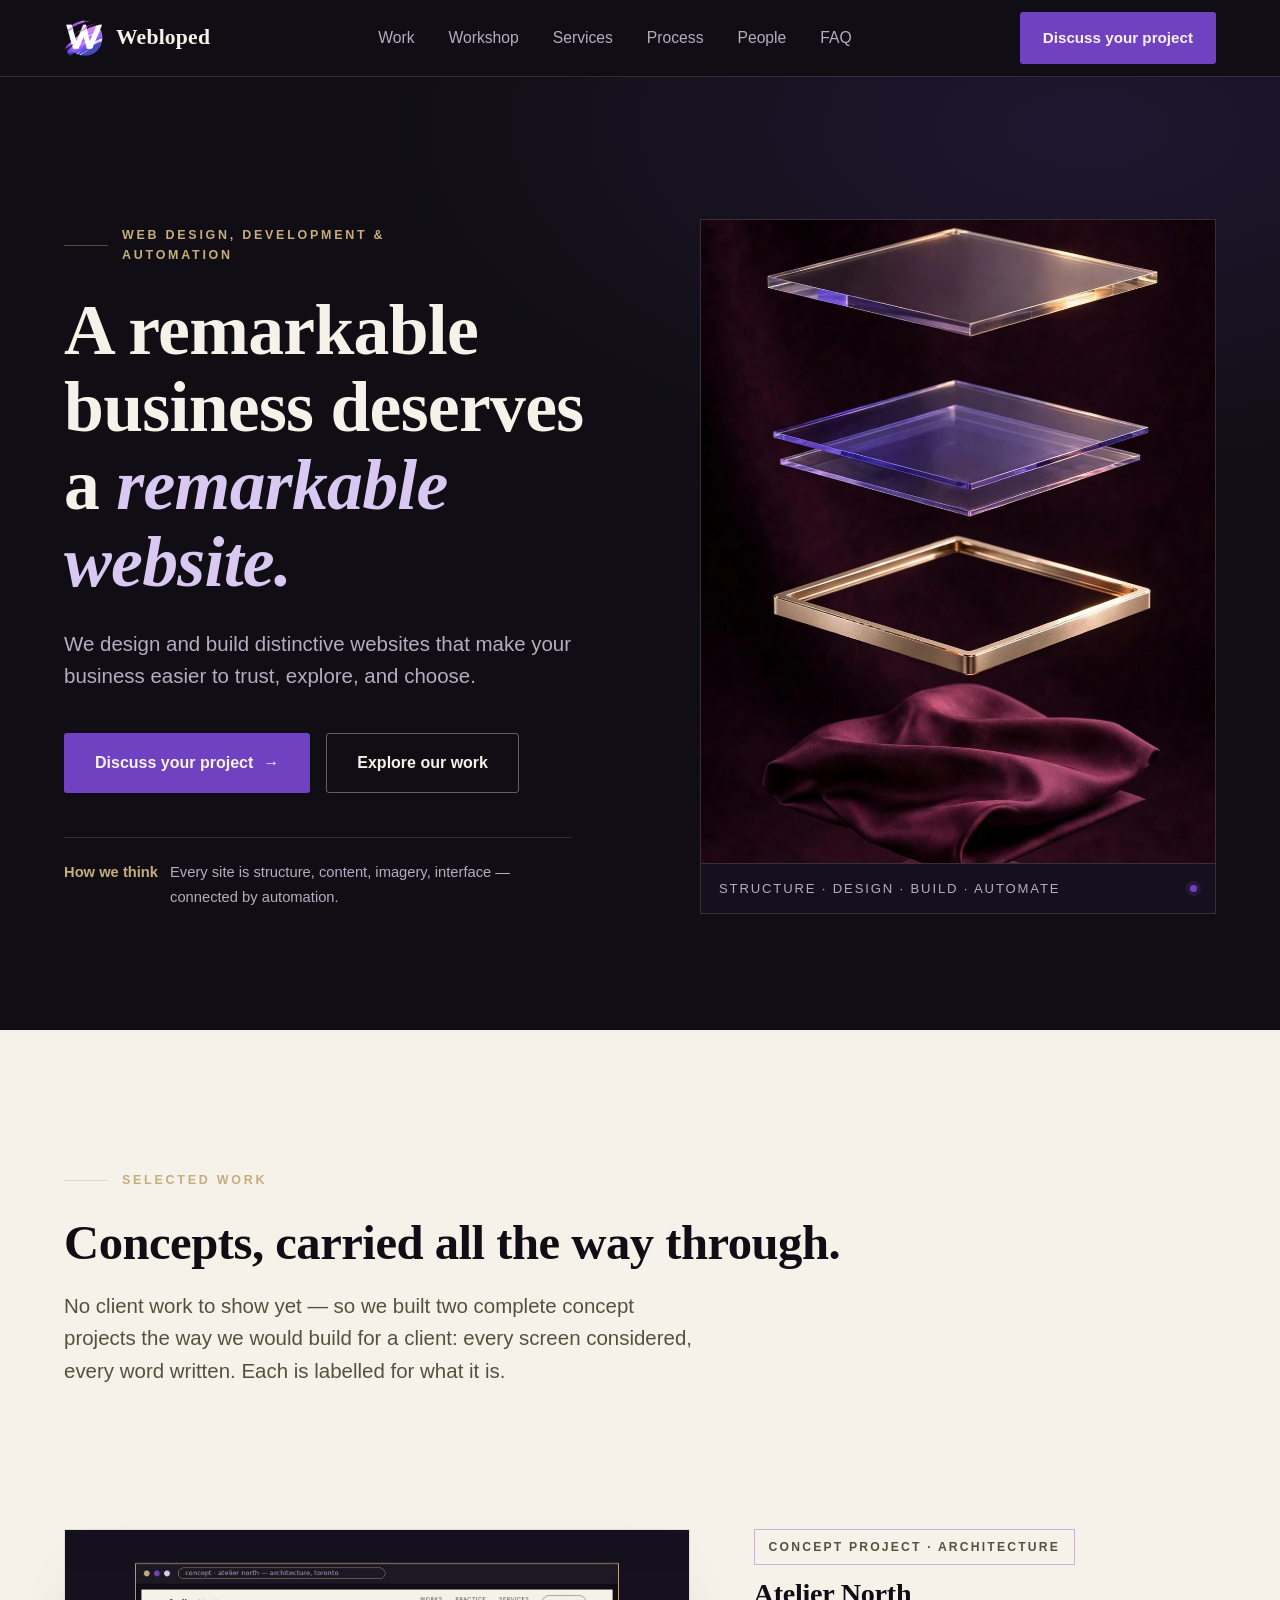
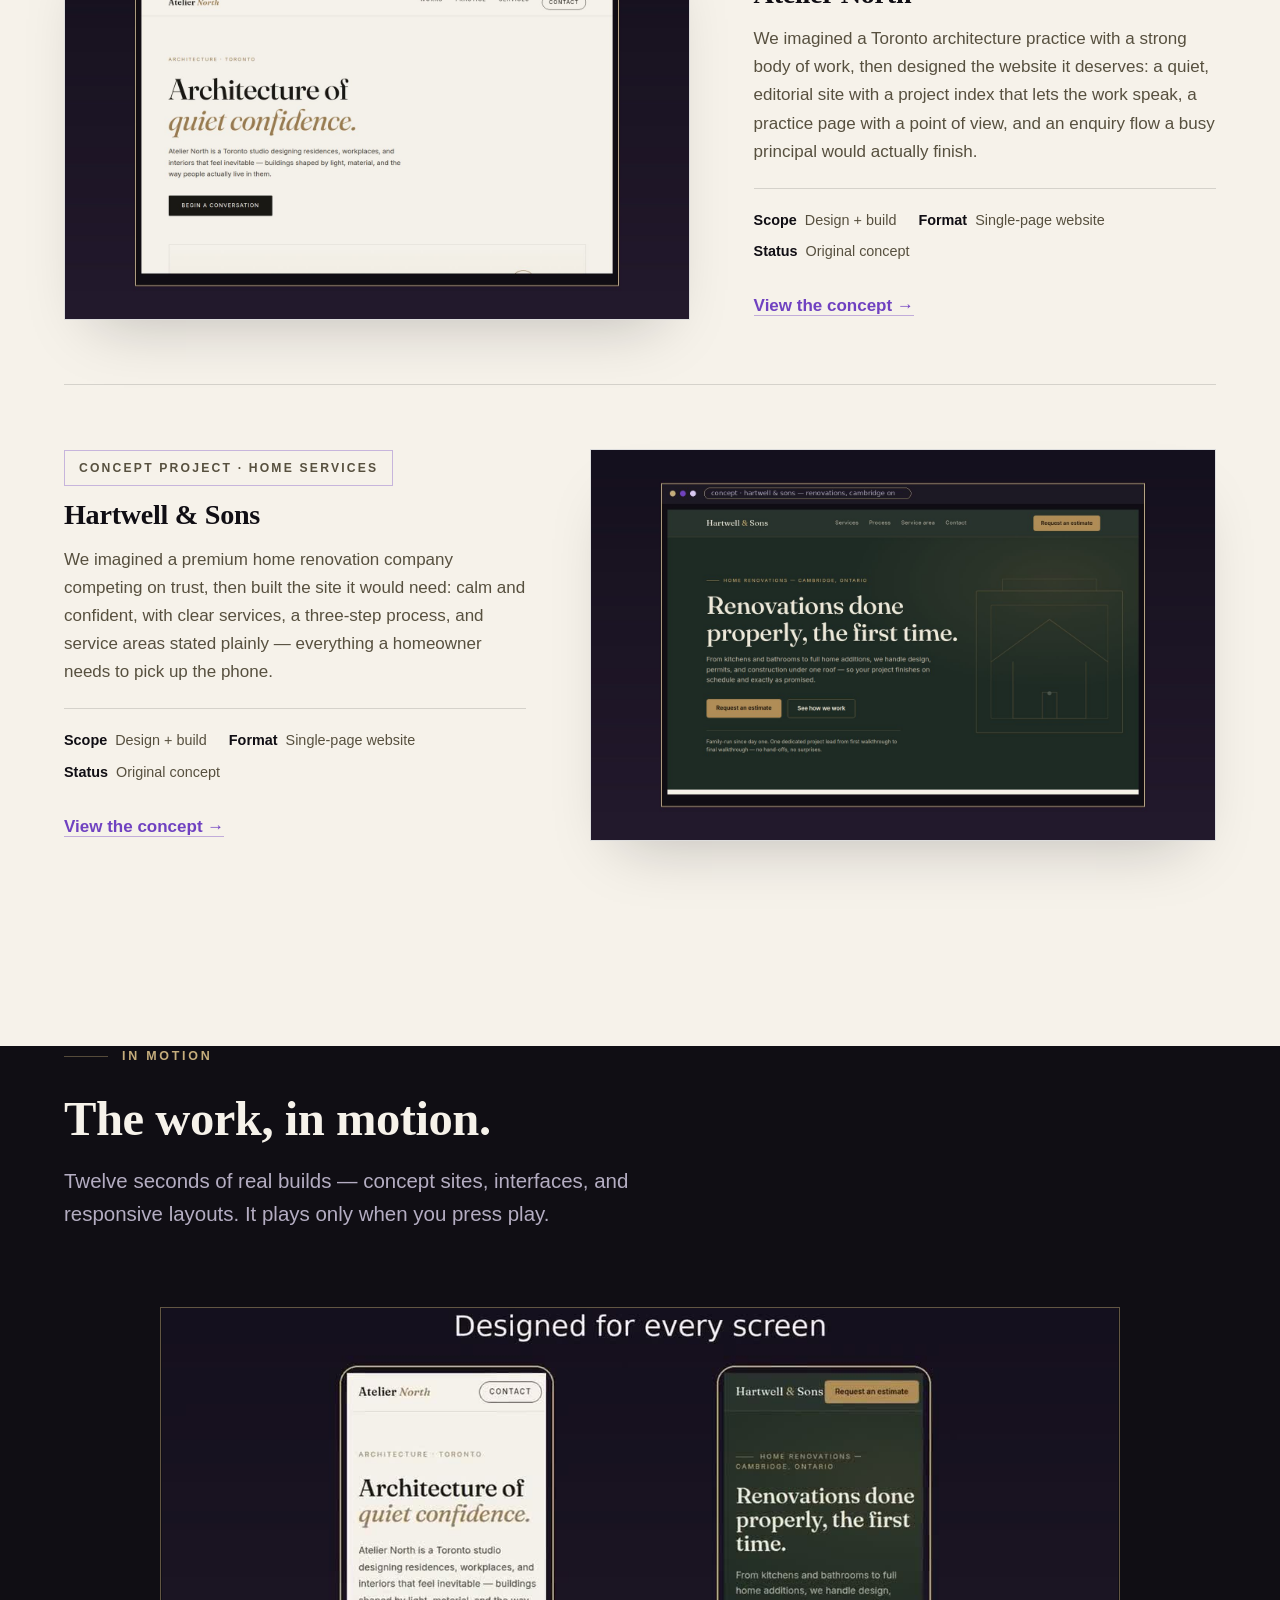
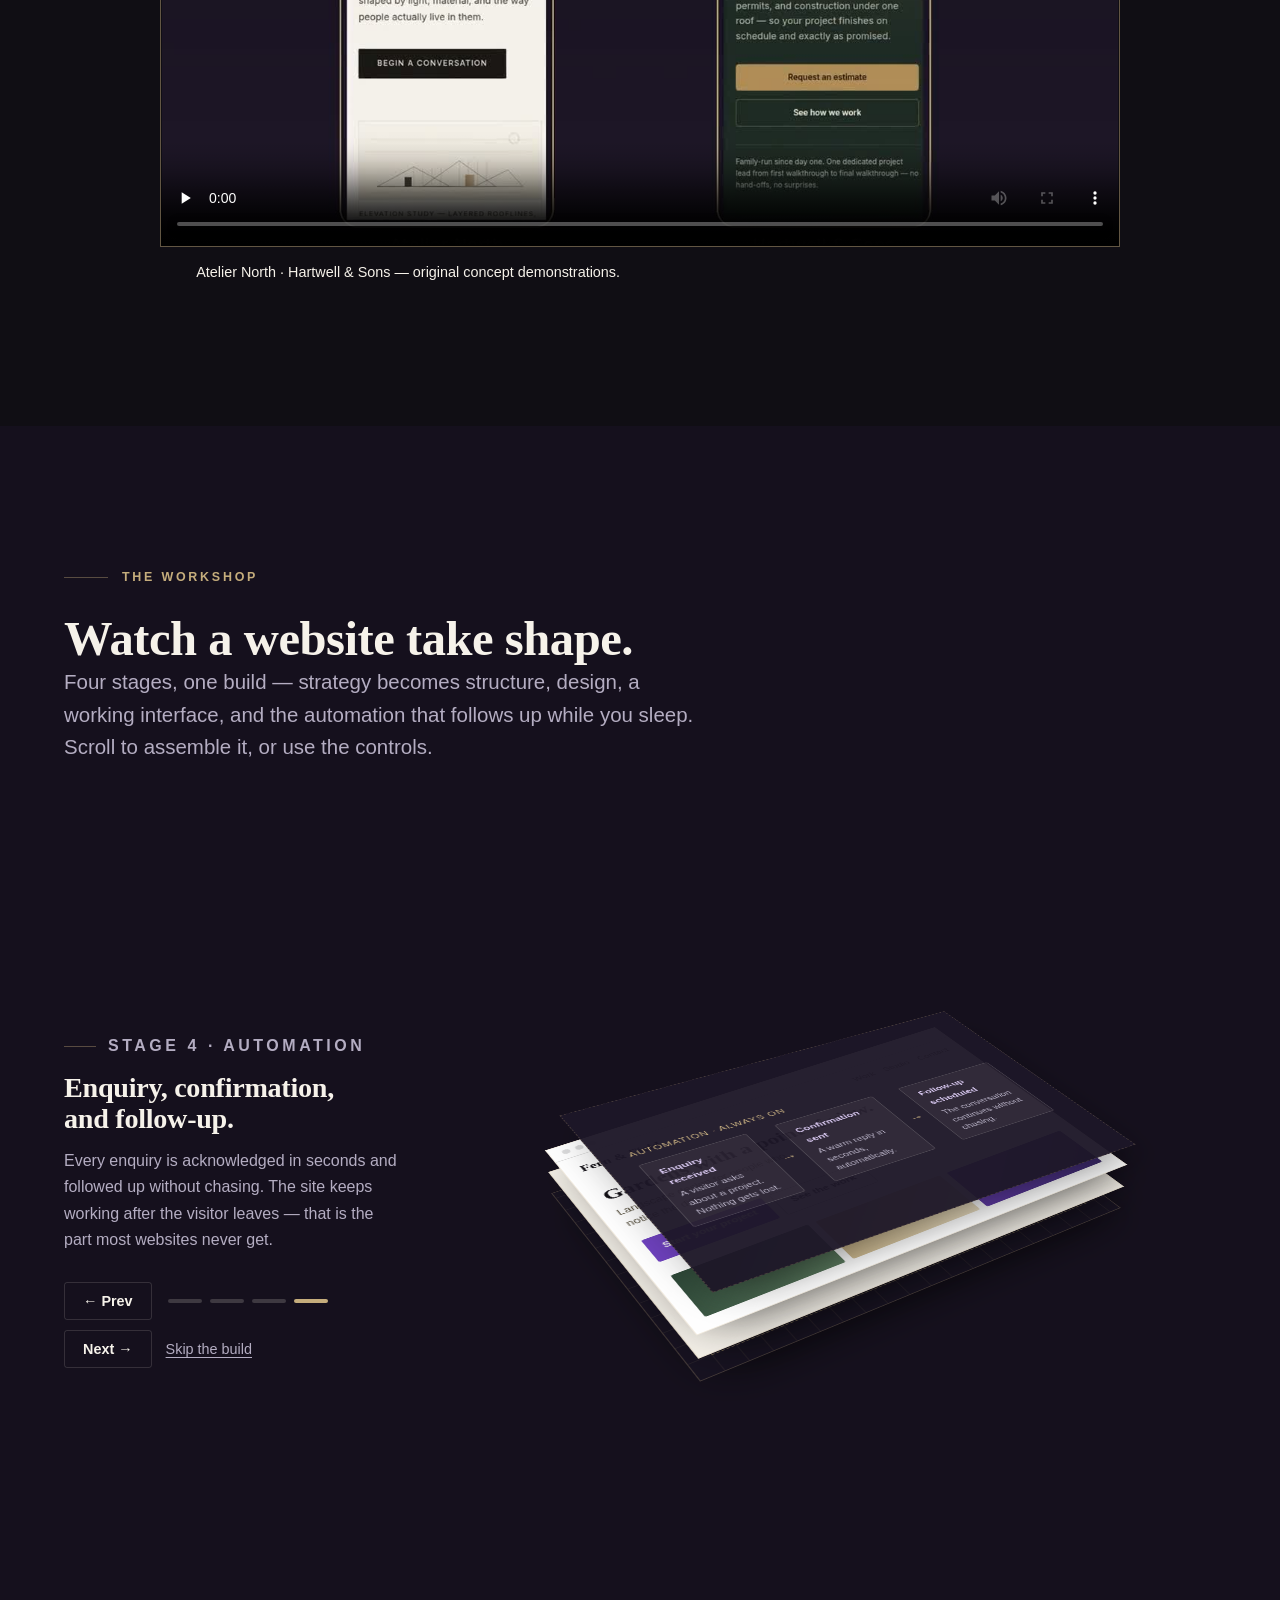
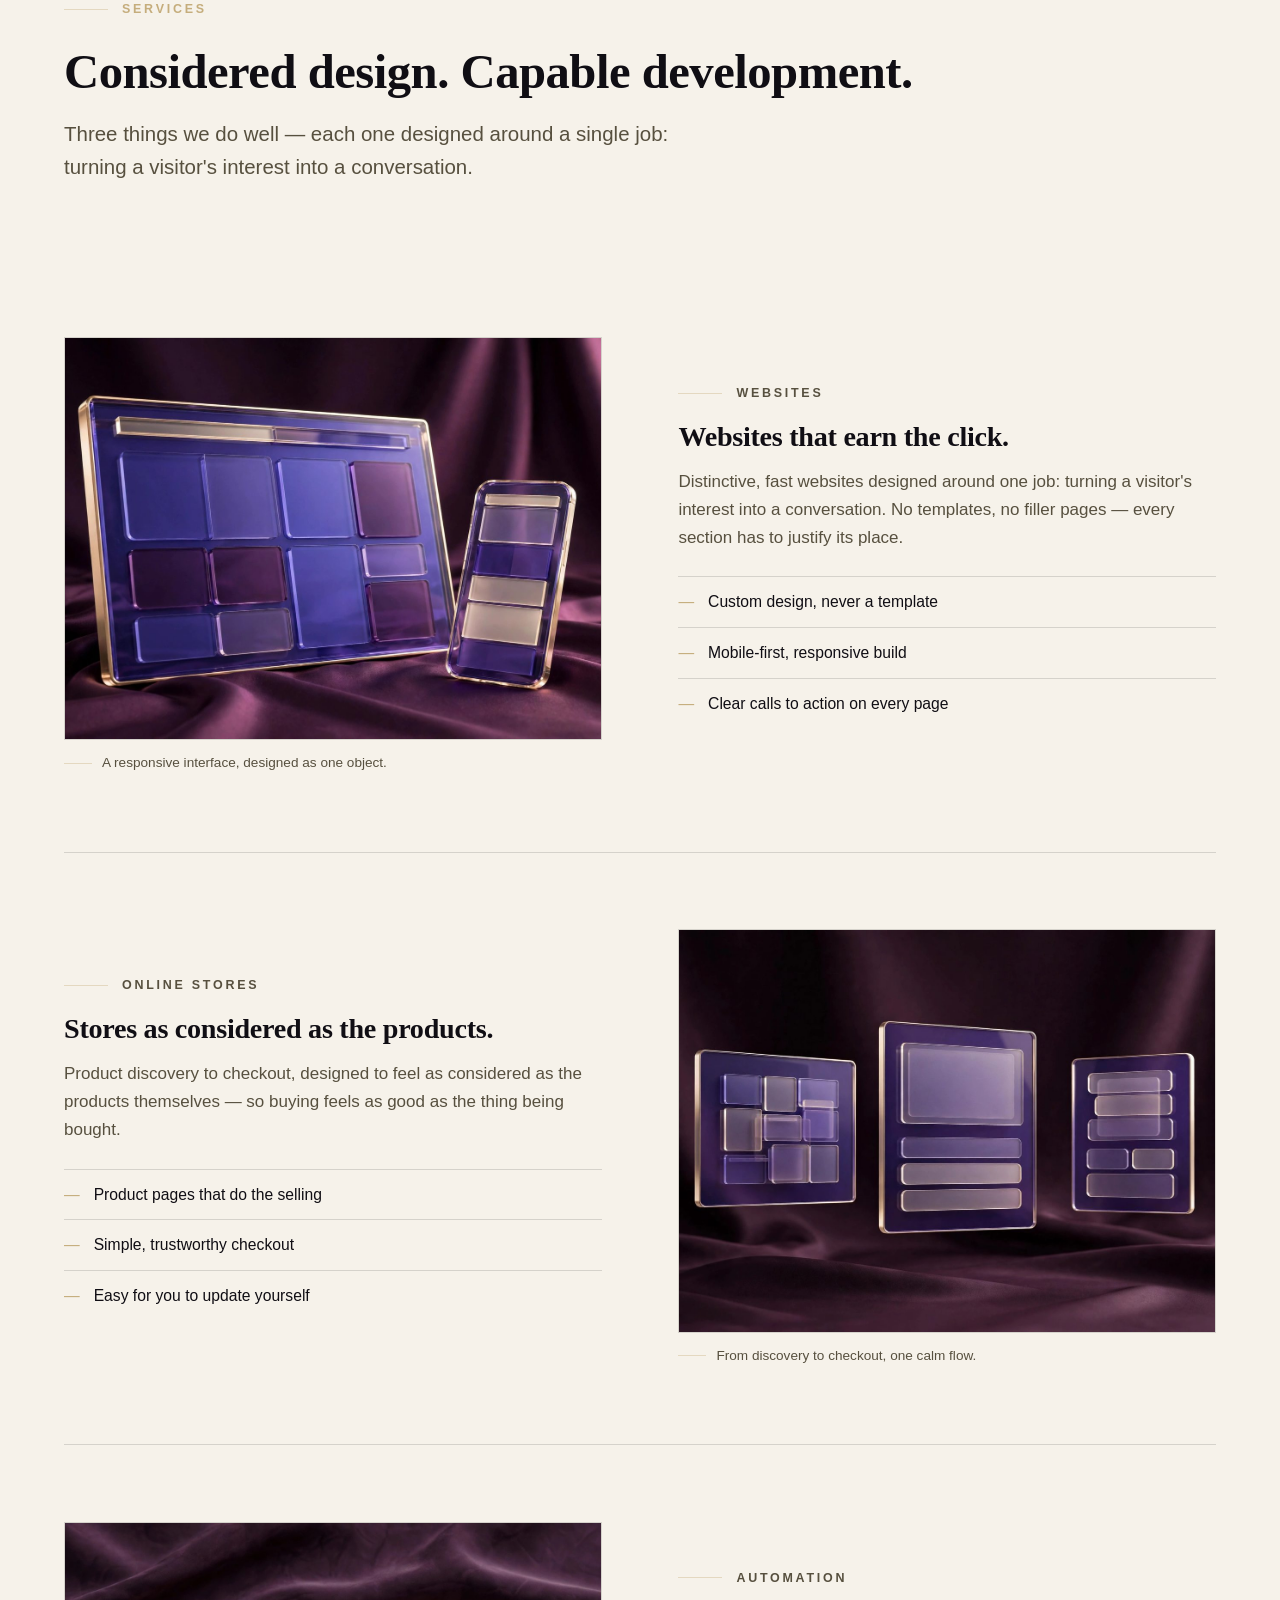
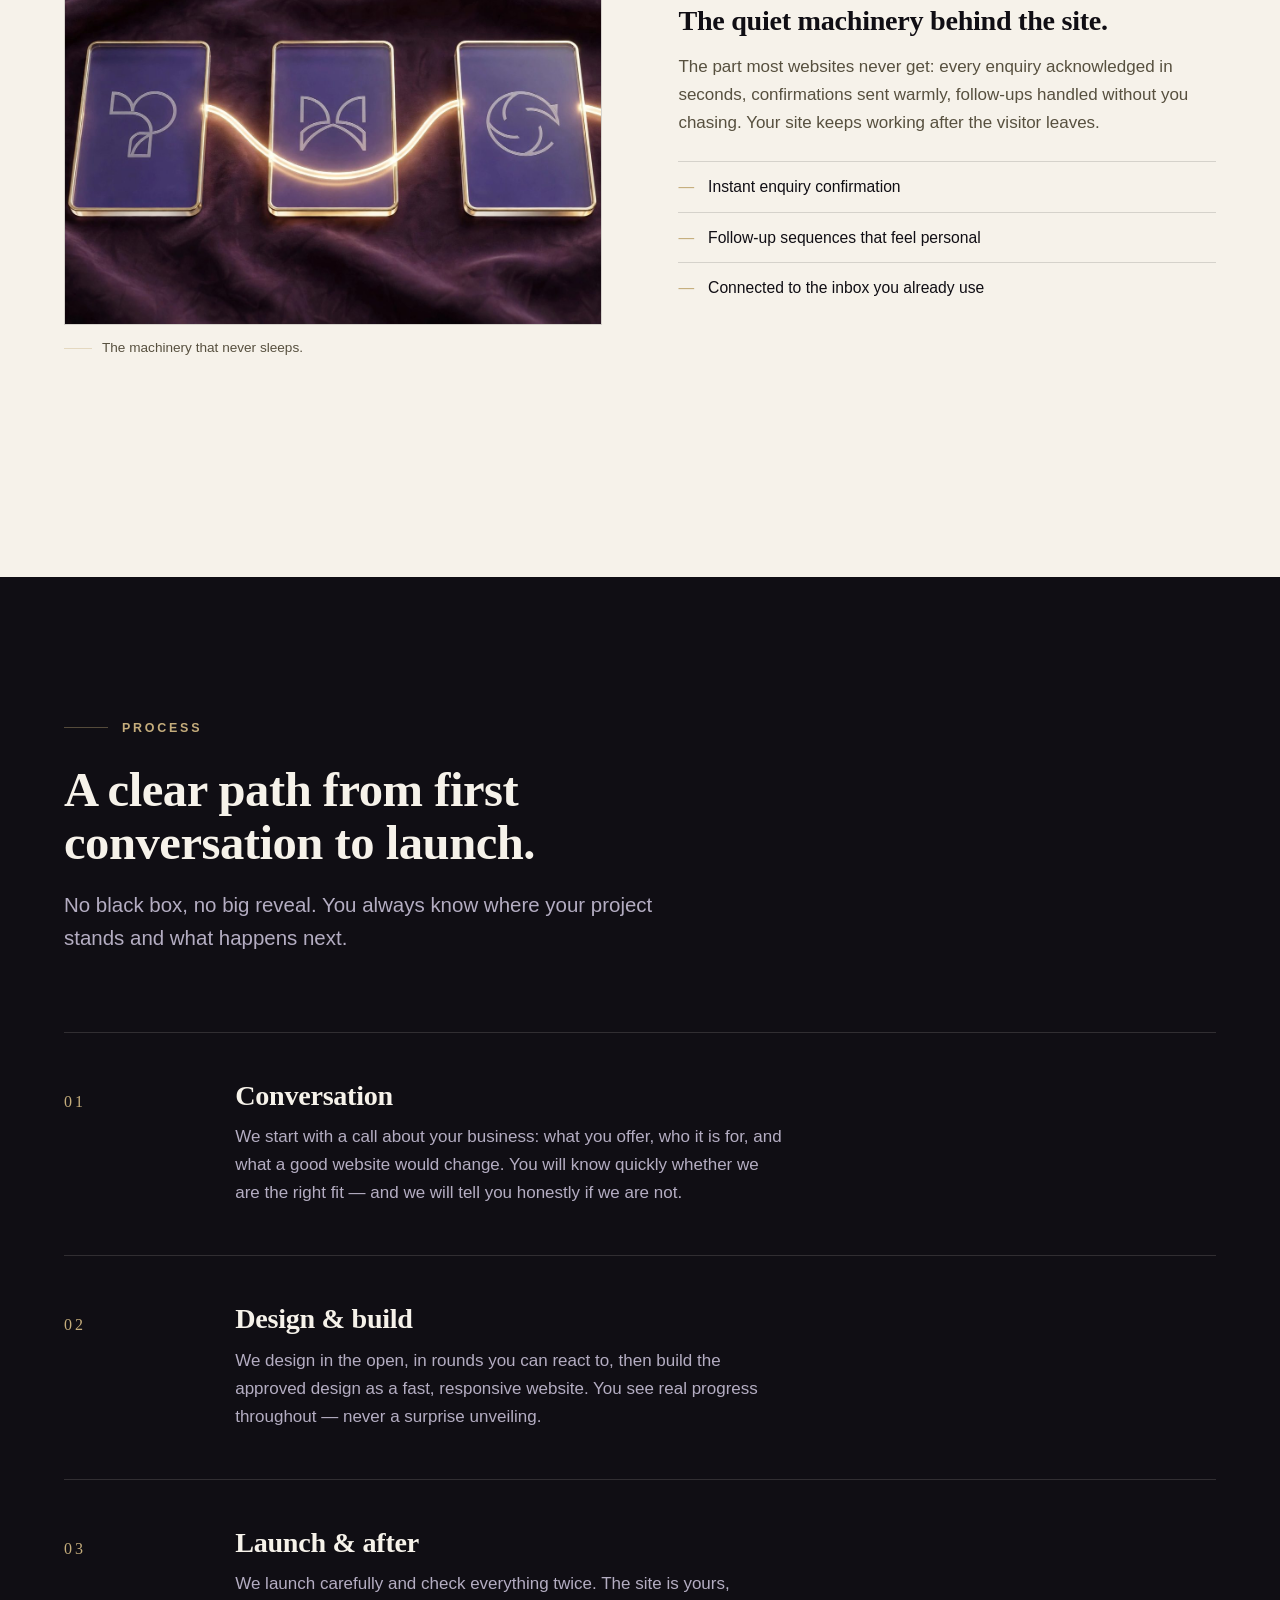
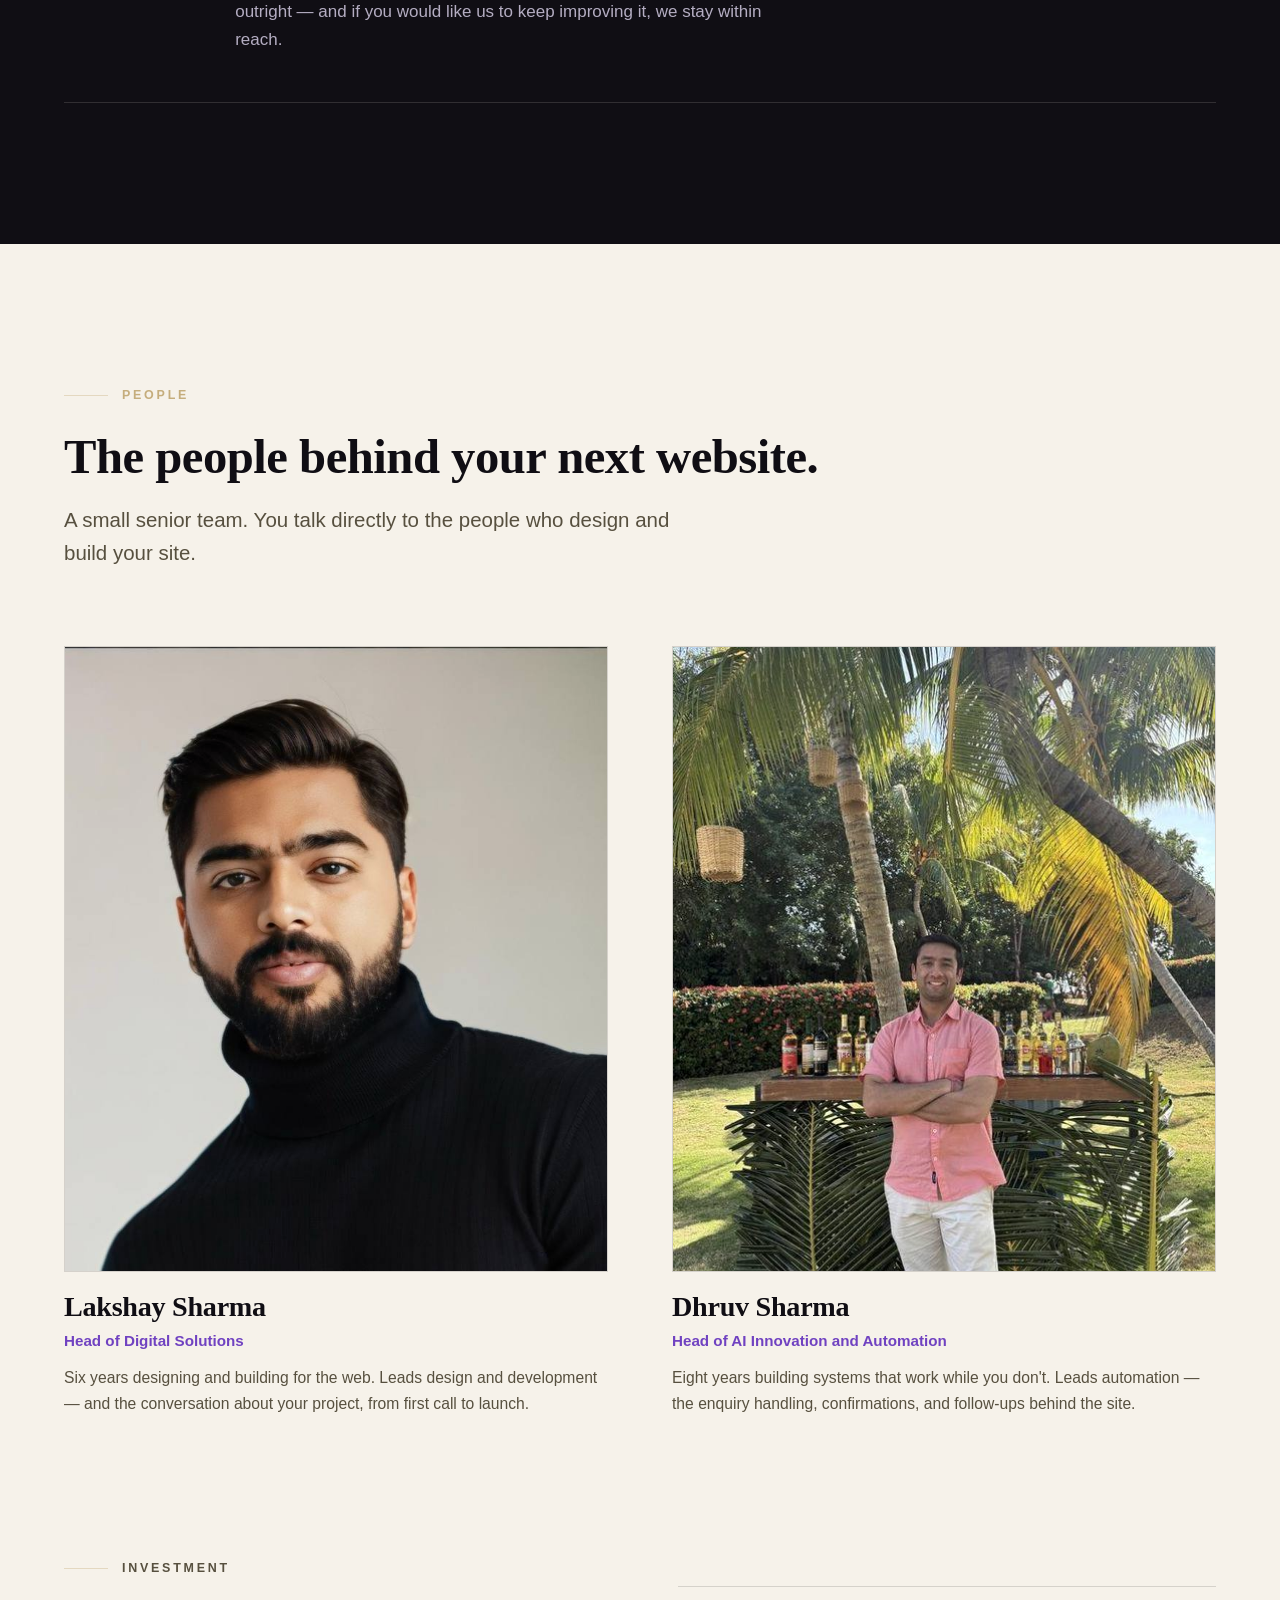
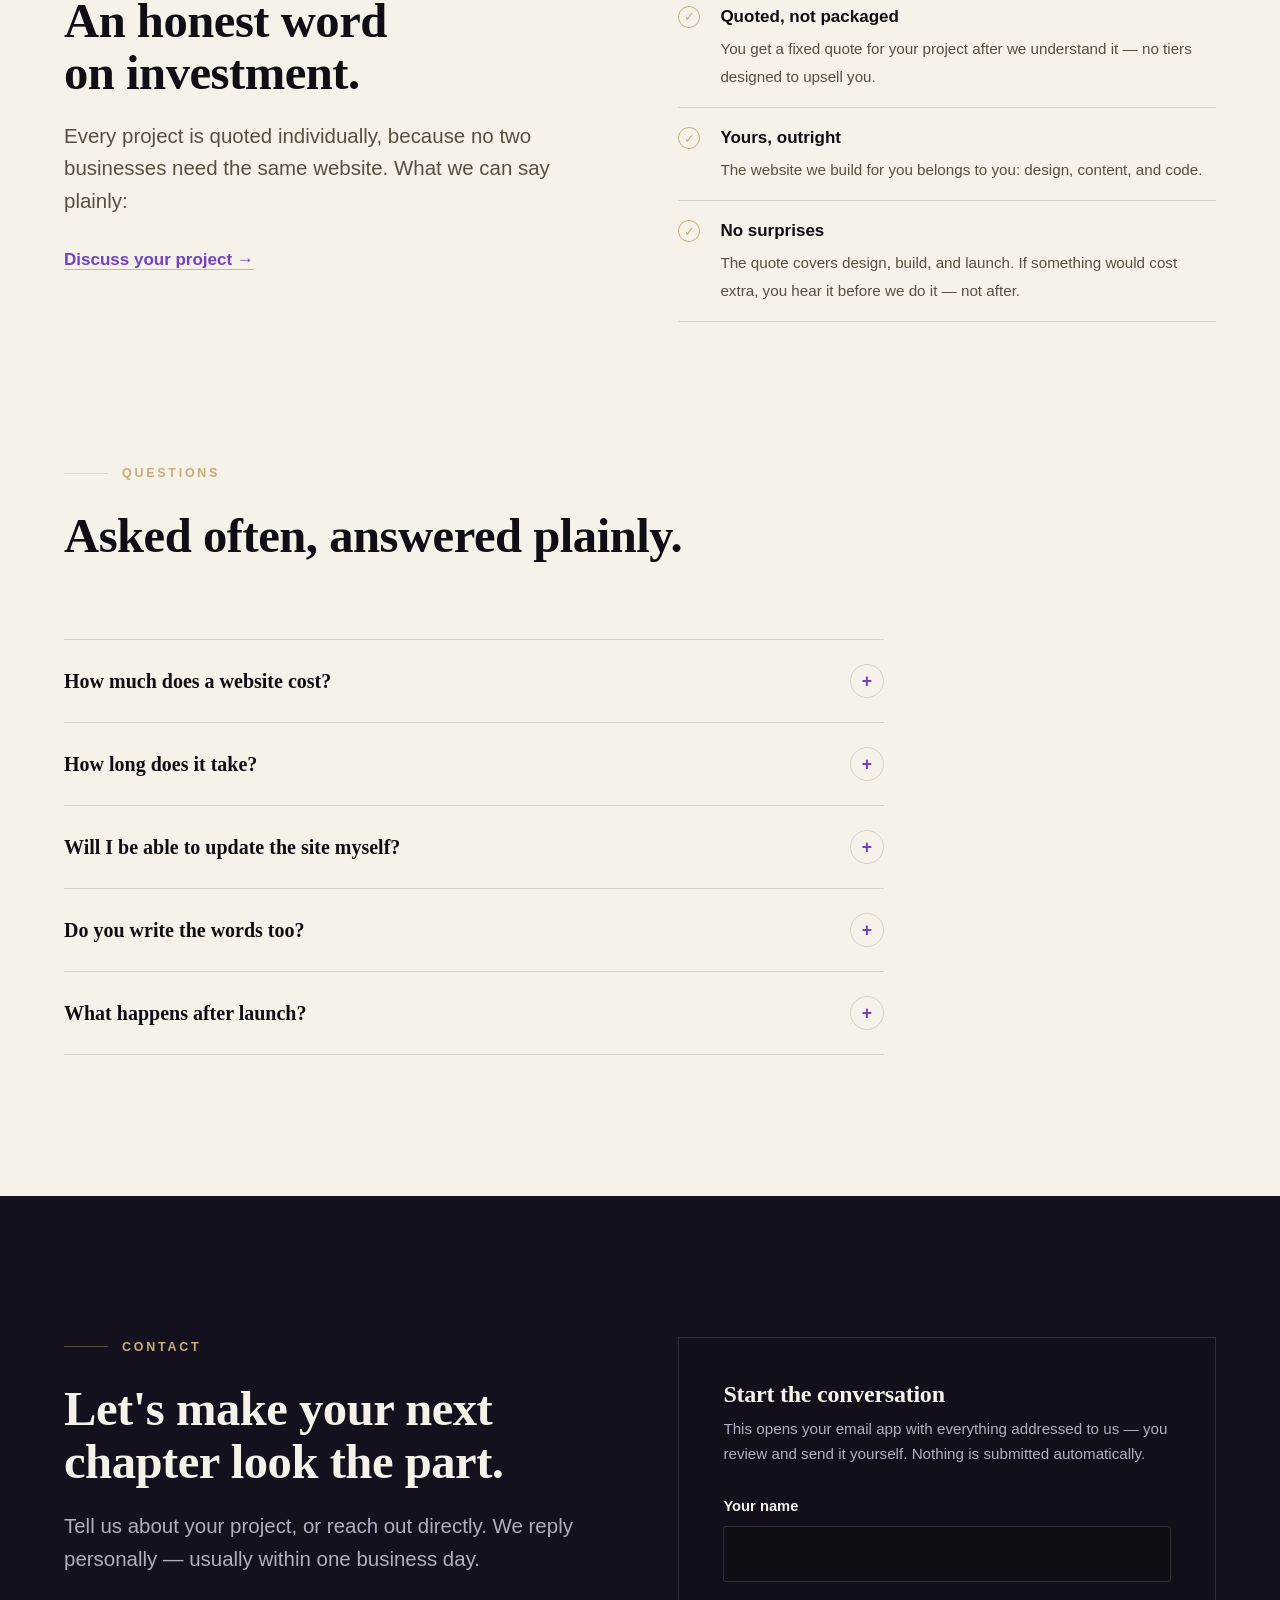
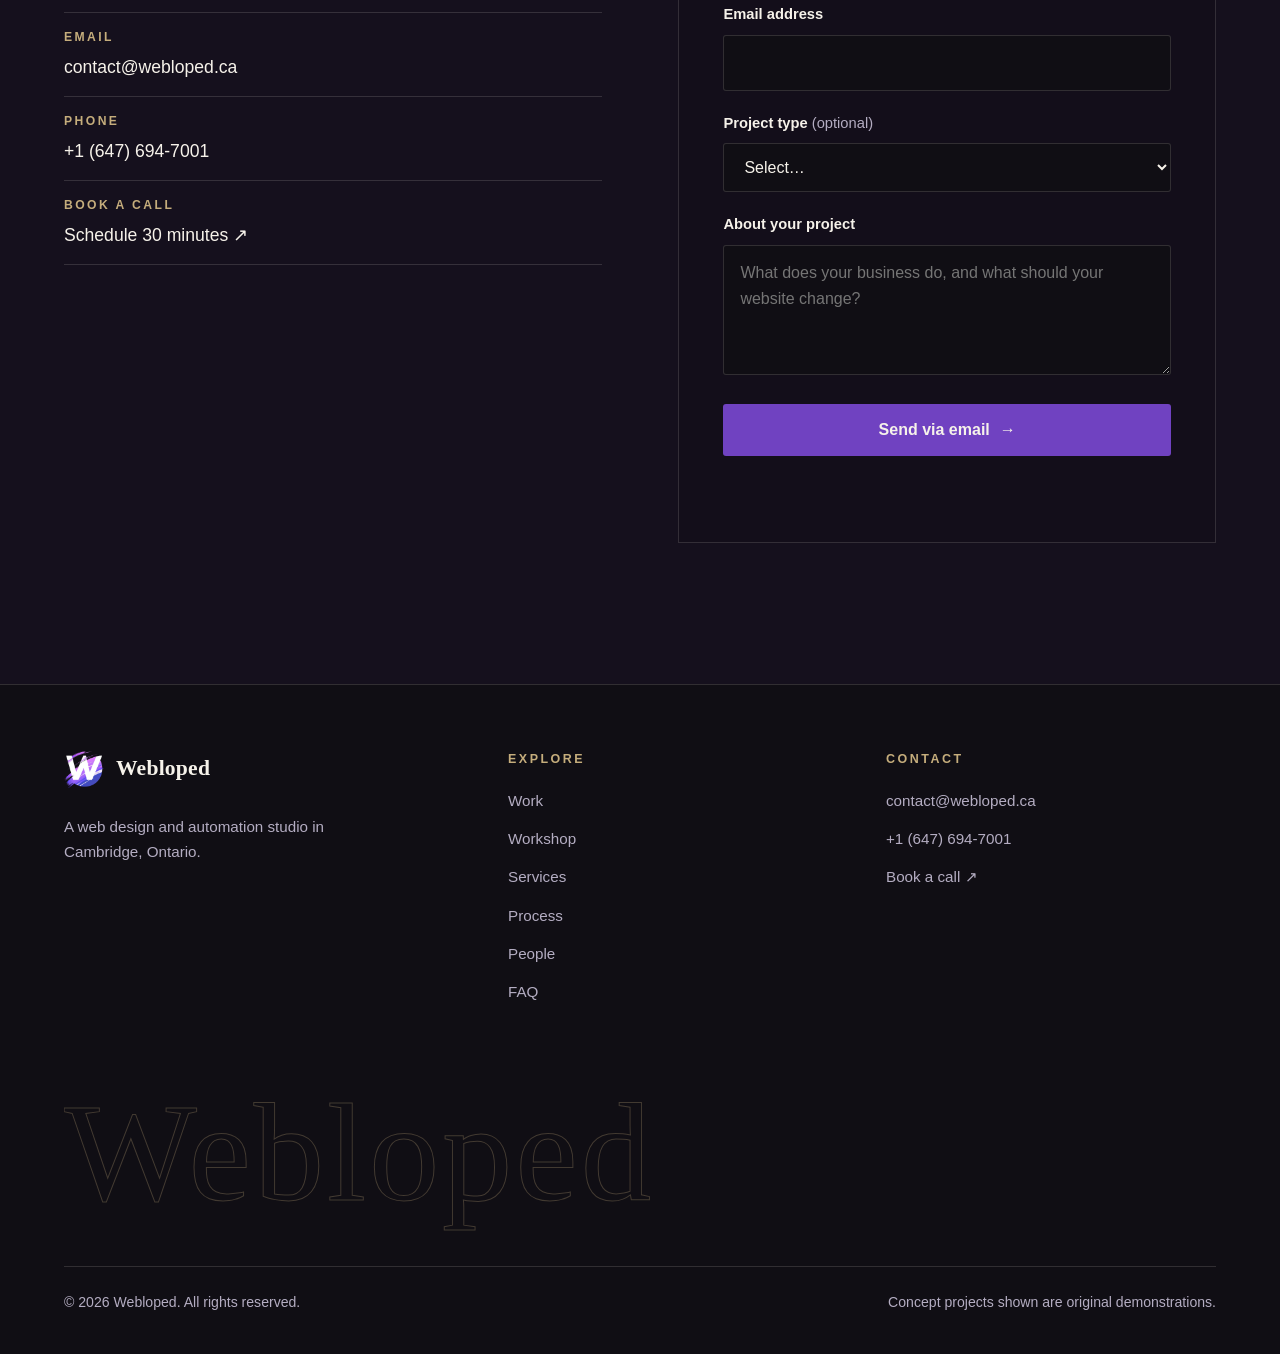
==== index.html @ ca3cc502 "Royal redesign v5: editorial hero, concept portfolio, studio reel, rebuilt workshop - New design sys" ====
<!DOCTYPE html>
<html lang="en">
<head>
  <meta charset="UTF-8">
  <meta name="viewport" content="width=device-width, initial-scale=1.0">
  <title>Webloped — Web Design, Development &amp; Automation | Cambridge, Ontario</title>
  <meta name="description" content="Webloped designs and builds distinctive websites that make your business easier to trust, explore, and choose. Web design, development, and automation in Cambridge, Ontario.">
  <meta name="robots" content="noindex, nofollow">
  <link rel="canonical" href="https://webloped.github.io/webloped-v3-preview/">
  <meta property="og:type" content="website">
  <meta property="og:title" content="Webloped — Web Design, Development &amp; Automation">
  <meta property="og:description" content="A remarkable business deserves a remarkable website. Distinctive websites, designed and built in Cambridge, Ontario.">
  <meta property="og:image" content="https://webloped.github.io/webloped-v3-preview/assets/img/og-card.jpg">
  <meta name="twitter:card" content="summary_large_image">
  <script type="application/ld+json">
  {
    "@context": "https://schema.org",
    "@type": "ProfessionalService",
    "name": "Webloped",
    "url": "https://webloped.ca/",
    "email": "contact@webloped.ca",
    "telephone": "+1-647-694-7001",
    "address": {
      "@type": "PostalAddress",
      "addressLocality": "Cambridge",
      "addressRegion": "ON",
      "addressCountry": "CA"
    },
    "description": "Web design and AI automation studio in Cambridge, Ontario."
  }
  </script>
  <link rel="icon" href="assets/img/logo.png">
  <link rel="preload" href="assets/fonts/fraunces-latin.woff2" as="font" type="font/woff2" crossorigin>
  <link rel="preload" href="assets/fonts/inter-latin.woff2" as="font" type="font/woff2" crossorigin>
  <link rel="stylesheet" href="assets/fonts/fonts.css">
  <link rel="stylesheet" href="css/style.css">
</head>
<body>
  <a class="skip-link" href="#main">Skip to content</a>
  <div class="veil" id="veil" aria-hidden="true"></div>

  <header class="site-head">
    <div class="head-inner">
      <a class="brand" href="#top" aria-label="Webloped — home">
        <img src="assets/img/logo-w.png" alt="" width="40" height="40">
        <span class="brand-name">Webloped</span>
      </a>
      <nav aria-label="Primary">
        <ul class="nav-list">
          <li><a href="#work">Work</a></li>
          <li><a href="#workshop">Workshop</a></li>
          <li><a href="#services">Services</a></li>
          <li><a href="#process">Process</a></li>
          <li><a href="#people">People</a></li>
          <li><a href="#faq">FAQ</a></li>
        </ul>
      </nav>
      <a class="btn btn-primary head-cta" href="#contact">Discuss your project</a>
      <button class="menu-toggle" id="menuToggle" aria-expanded="false" aria-controls="mobileNav" aria-label="Open menu">
        <span aria-hidden="true"></span>
      </button>
    </div>
  </header>
  <nav class="mobile-nav" id="mobileNav" aria-label="Mobile">
    <a href="#work">Work</a>
    <a href="#workshop">Workshop</a>
    <a href="#services">Services</a>
    <a href="#process">Process</a>
    <a href="#people">People</a>
    <a href="#faq">FAQ</a>
    <a href="#contact">Discuss your project</a>
  </nav>

  <main id="main">
    <!-- ============ HERO ============ -->
    <section class="hero" id="top" aria-labelledby="heroTitle">
      <div class="wrap hero-grid">
        <div class="hero-copy">
          <p class="eyebrow">Web design, development &amp; automation</p>
          <h1 id="heroTitle">A remarkable business deserves a <span class="it">remarkable website.</span></h1>
          <p class="lede">We design and build distinctive websites that make your business easier to trust, explore, and choose.</p>
          <div class="hero-ctas">
            <a class="btn btn-primary" href="#contact">Discuss your project <span class="arr" aria-hidden="true">→</span></a>
            <a class="btn btn-ghost-dark" href="#work">Explore our work</a>
          </div>
          <p class="hero-note"><strong>How we think</strong> Every site is structure, content, imagery, interface — connected by automation.</p>
        </div>
        <div class="hero-visual">
          <figure class="hero-frame" id="heroFrame">
            <img src="assets/img/hero-signature.jpg" alt="An exploded view of a website assembled from precision layers of aubergine satin, violet acrylic, and a champagne edge" fetchpriority="high">
            <figcaption><span>Structure · Design · Build · Automate</span><span class="dot" aria-hidden="true"></span></figcaption>
          </figure>
        </div>
      </div>
    </section>

    <!-- ============ WORK ============ -->
    <section class="sec surface-ivory" id="work" aria-labelledby="workTitle">
      <div class="wrap">
        <div class="sec-head reveal">
          <p class="eyebrow">Selected work</p>
          <h2 id="workTitle">Concepts, carried all the way through.</h2>
          <p class="lede">No client work to show yet — so we built two complete concept projects the way we would build for a client: every screen considered, every word written. Each is labelled for what it is.</p>
        </div>

        <div class="reveal-group">
          <article class="project reveal">
            <figure>
              <div class="browser-frame">
                <a class="shot-link" href="work/concept-atelier.html" aria-label="View the Atelier North concept project">
                  <img src="assets/img/work-atelier.jpg" alt="Desktop view of the Atelier North concept website: a quiet editorial site for an architecture practice" loading="lazy">
                </a>
              </div>
            </figure>
            <div>
              <p class="project-class">Concept project · Architecture</p>
              <h3>Atelier North</h3>
              <p>We imagined a Toronto architecture practice with a strong body of work, then designed the website it deserves: a quiet, editorial site with a project index that lets the work speak, a practice page with a point of view, and an enquiry flow a busy principal would actually finish.</p>
              <dl class="p-meta">
                <div><dt>Scope</dt><dd>Design + build</dd></div>
                <div><dt>Format</dt><dd>Single-page website</dd></div>
                <div><dt>Status</dt><dd>Original concept</dd></div>
              </dl>
              <a class="text-link" href="work/concept-atelier.html">View the concept <span aria-hidden="true">→</span></a>
            </div>
          </article>

          <article class="project reveal">
            <figure>
              <div class="browser-frame">
                <a class="shot-link" href="work/concept-hartwell.html" aria-label="View the Hartwell and Sons concept project">
                  <img src="assets/img/work-hartwell.jpg" alt="Desktop view of the Hartwell and Sons concept website: a premium home renovation company site" loading="lazy">
                </a>
              </div>
            </figure>
            <div>
              <p class="project-class">Concept project · Home services</p>
              <h3>Hartwell &amp; Sons</h3>
              <p>We imagined a premium home renovation company competing on trust, then built the site it would need: calm and confident, with clear services, a three-step process, and service areas stated plainly — everything a homeowner needs to pick up the phone.</p>
              <dl class="p-meta">
                <div><dt>Scope</dt><dd>Design + build</dd></div>
                <div><dt>Format</dt><dd>Single-page website</dd></div>
                <div><dt>Status</dt><dd>Original concept</dd></div>
              </dl>
              <a class="text-link" href="work/concept-hartwell.html">View the concept <span aria-hidden="true">→</span></a>
            </div>
          </article>
        </div>
      </div>
    </section>

    <!-- ============ STUDIO REEL ============ -->
    <section class="sec surface-dark" aria-labelledby="reelTitle" style="padding-top: 0;">
      <div class="wrap">
        <div class="sec-head reveal">
          <p class="eyebrow">In motion</p>
          <h2 id="reelTitle">The work, in motion.</h2>
          <p class="lede">Twelve seconds of real builds — concept sites, interfaces, and responsive layouts. It plays only when you press play.</p>
        </div>
        <div class="reel-frame reveal">
          <video controls preload="none" poster="assets/img/reel-poster.jpg" aria-label="Studio reel: a twelve-second montage of Webloped concept websites and interfaces">
            <source src="assets/video/studio-reel.mp4" type="video/mp4">
            <img src="assets/img/reel-poster.jpg" alt="Montage of Webloped concept websites: Atelier North and Hartwell and Sons">
          </video>
          <p class="reel-cap">Atelier North · Hartwell &amp; Sons — original concept demonstrations.</p>
        </div>
      </div>
    </section>

    <!-- ============ WORKSHOP ============ -->
    <section class="workshop surface-aubergine" id="workshop" aria-labelledby="workshopTitle">
      <div class="wrap sec" style="padding-bottom: 0;">
        <div class="ws-intro reveal">
          <p class="eyebrow">The workshop</p>
          <h2 id="workshopTitle">Watch a website take shape.</h2>
          <p class="lede">Four stages, one build — strategy becomes structure, design, a working interface, and the automation that follows up while you sleep. Scroll to assemble it, or use the controls.</p>
        </div>
      </div>

      <div class="ws-pin" id="wsPin">
        <div class="wrap ws-scene-wrap">
          <div class="ws-copy">
            <div class="ws-step is-active" data-step="0">
              <p class="ws-stage-label">Stage 1 · Strategy</p>
              <h3>Structure and hierarchy.</h3>
              <p>We decide what the site must say and in what order — the pages, the sections, and the single action each one exists to earn. Nothing decorative survives this stage.</p>
            </div>
            <div class="ws-step" data-step="1">
              <p class="ws-stage-label">Stage 2 · Design</p>
              <h3>Typography, imagery, and colour.</h3>
              <p>Real words set in real type, a palette with a point of view, and imagery chosen for the business. This is where a website starts to feel inevitable.</p>
            </div>
            <div class="ws-step" data-step="2">
              <p class="ws-stage-label">Stage 3 · Development</p>
              <h3>A polished desktop and mobile interface.</h3>
              <p>The design becomes a fast, responsive website — as considered on a phone in one hand as on a studio monitor.</p>
            </div>
            <div class="ws-step" data-step="3">
              <p class="ws-stage-label">Stage 4 · Automation</p>
              <h3>Enquiry, confirmation, and follow-up.</h3>
              <p>Every enquiry is acknowledged in seconds and followed up without chasing. The site keeps working after the visitor leaves — that is the part most websites never get.</p>
            </div>
            <div class="ws-controls" role="group" aria-label="Workshop controls">
              <button class="ws-btn" id="wsPrev" aria-label="Previous stage">← Prev</button>
              <div class="ws-dots" role="tablist" aria-label="Workshop stages">
                <button class="ws-dot is-active" data-goto="0" role="tab" aria-selected="true" aria-label="Stage 1: Strategy"></button>
                <button class="ws-dot" data-goto="1" role="tab" aria-selected="false" aria-label="Stage 2: Design"></button>
                <button class="ws-dot" data-goto="2" role="tab" aria-selected="false" aria-label="Stage 3: Development"></button>
                <button class="ws-dot" data-goto="3" role="tab" aria-selected="false" aria-label="Stage 4: Automation"></button>
              </div>
              <button class="ws-btn" id="wsNext" aria-label="Next stage">Next →</button>
              <button class="ws-skip" id="wsSkip">Skip the build</button>
            </div>
          </div>

          <div class="ws-stage" aria-hidden="true">
            <div class="ws-assembly" id="wsAssembly">
              <div class="ws-layer ws-layer--blueprint" data-layer="0">
                <div class="bp-grid">
                  <div class="bp-cell wide">Navigation</div>
                  <div class="bp-cell">Hero</div>
                  <div class="bp-cell">Services</div>
                  <div class="bp-cell">Work</div>
                  <div class="bp-cell">Process</div>
                  <div class="bp-cell">People</div>
                  <div class="bp-cell">FAQ</div>
                  <div class="bp-cell wide">Contact · Enquiry</div>
                </div>
              </div>
              <div class="ws-layer ws-layer--design" data-layer="1">
                <div class="dg">
                  <p class="dg-type">A remarkable business deserves a remarkable website.</p>
                  <p class="dg-sub">Fraunces for voice, Inter for clarity — set with room to breathe.</p>
                  <div class="dg-swatches" aria-hidden="true">
                    <i style="background:#100e14"></i><i style="background:#7042c1"></i>
                    <i style="background:#d9c8f2"></i><i style="background:#c5ad7c"></i>
                    <i style="background:#f6f2ea"></i>
                  </div>
                </div>
              </div>
              <div class="ws-layer ws-layer--build" data-layer="2">
                <div class="mini">
                  <div class="mini-bar" aria-hidden="true"><i></i><i></i><i></i></div>
                  <div class="mini-nav"><b>Fern &amp; Field</b><span><span>Work</span><span>Studio</span><span>Contact</span></span></div>
                  <div class="mini-hero">
                    <h4>Gardens with a point of view.</h4>
                    <p>Landscape design for people who notice the difference.</p>
                  </div>
                  <div class="mini-ctas"><s>Start your project</s><s>See the work</s></div>
                  <div class="mini-tiles" aria-hidden="true">
                    <i style="background:linear-gradient(135deg,#2c4636,#5b7a5e)"></i>
                    <i style="background:linear-gradient(135deg,#c5ad7c,#e8dcc0)"></i>
                    <i style="background:linear-gradient(135deg,#7042c1,#3d2a6e)"></i>
                  </div>
                </div>
              </div>
              <div class="ws-layer ws-layer--flow" data-layer="3">
                <div class="fl">
                  <p class="fl-note">AUTOMATION · ALWAYS ON</p>
                  <div class="fl-row">
                    <div class="fl-card"><b>Enquiry received</b><span>A visitor asks about a project. Nothing gets lost.</span></div>
                    <span class="fl-arrow">→</span>
                    <div class="fl-card"><b>Confirmation sent</b><span>A warm reply in seconds, automatically.</span></div>
                    <span class="fl-arrow">→</span>
                    <div class="fl-card"><b>Follow-up scheduled</b><span>The conversation continues without chasing.</span></div>
                  </div>
                </div>
              </div>
            </div>
          </div>
        </div>
      </div>
    </section>

    <!-- ============ SERVICES ============ -->
    <section class="sec surface-ivory" id="services" aria-labelledby="servicesTitle">
      <div class="wrap">
        <div class="sec-head reveal">
          <p class="eyebrow">Services</p>
          <h2 id="servicesTitle">Considered design. Capable development.</h2>
          <p class="lede">Three things we do well — each one designed around a single job: turning a visitor's interest into a conversation.</p>
        </div>

        <div class="reveal-group">
          <div class="service-row reveal">
            <figure class="service-media">
              <img src="assets/img/service-websites.jpg" alt="A desktop and smartphone interface rendered as precision objects in aubergine, violet, and champagne" loading="lazy">
              <figcaption>A responsive interface, designed as one object.</figcaption>
            </figure>
            <div class="service-copy">
              <p class="eyebrow">Websites</p>
              <h3>Websites that earn the click.</h3>
              <p>Distinctive, fast websites designed around one job: turning a visitor's interest into a conversation. No templates, no filler pages — every section has to justify its place.</p>
              <ul class="service-list">
                <li>Custom design, never a template</li>
                <li>Mobile-first, responsive build</li>
                <li>Clear calls to action on every page</li>
              </ul>
            </div>
          </div>

          <div class="service-row flip reveal">
            <figure class="service-media">
              <img src="assets/img/service-commerce.jpg" alt="Product discovery, product detail, and checkout panels rendered as precision objects" loading="lazy">
              <figcaption>From discovery to checkout, one calm flow.</figcaption>
            </figure>
            <div class="service-copy">
              <p class="eyebrow">Online stores</p>
              <h3>Stores as considered as the products.</h3>
              <p>Product discovery to checkout, designed to feel as considered as the products themselves — so buying feels as good as the thing being bought.</p>
              <ul class="service-list">
                <li>Product pages that do the selling</li>
                <li>Simple, trustworthy checkout</li>
                <li>Easy for you to update yourself</li>
              </ul>
            </div>
          </div>

          <div class="service-row reveal">
            <figure class="service-media">
              <img src="assets/img/service-automation.jpg" alt="Three connected interface cards showing an enquiry-to-follow-up sequence" loading="lazy">
              <figcaption>The machinery that never sleeps.</figcaption>
            </figure>
            <div class="service-copy">
              <p class="eyebrow">Automation</p>
              <h3>The quiet machinery behind the site.</h3>
              <p>The part most websites never get: every enquiry acknowledged in seconds, confirmations sent warmly, follow-ups handled without you chasing. Your site keeps working after the visitor leaves.</p>
              <ul class="service-list">
                <li>Instant enquiry confirmation</li>
                <li>Follow-up sequences that feel personal</li>
                <li>Connected to the inbox you already use</li>
              </ul>
            </div>
          </div>
        </div>
      </div>
    </section>

    <!-- ============ PROCESS ============ -->
    <section class="sec surface-dark" id="process" aria-labelledby="processTitle">
      <div class="wrap">
        <div class="sec-head reveal">
          <p class="eyebrow">Process</p>
          <h2 id="processTitle">A clear path from first conversation to launch.</h2>
          <p class="lede">No black box, no big reveal. You always know where your project stands and what happens next.</p>
        </div>
        <ol class="steps reveal-group">
          <li class="step reveal">
            <span class="step-num" aria-hidden="true">01</span>
            <div>
              <h3>Conversation</h3>
              <p>We start with a call about your business: what you offer, who it is for, and what a good website would change. You will know quickly whether we are the right fit — and we will tell you honestly if we are not.</p>
            </div>
          </li>
          <li class="step reveal">
            <span class="step-num" aria-hidden="true">02</span>
            <div>
              <h3>Design &amp; build</h3>
              <p>We design in the open, in rounds you can react to, then build the approved design as a fast, responsive website. You see real progress throughout — never a surprise unveiling.</p>
            </div>
          </li>
          <li class="step reveal">
            <span class="step-num" aria-hidden="true">03</span>
            <div>
              <h3>Launch &amp; after</h3>
              <p>We launch carefully and check everything twice. The site is yours, outright — and if you would like us to keep improving it, we stay within reach.</p>
            </div>
          </li>
        </ol>
      </div>
    </section>

    <!-- ============ PEOPLE ============ -->
    <section class="sec surface-ivory" id="people" aria-labelledby="peopleTitle">
      <div class="wrap">
        <div class="sec-head reveal">
          <p class="eyebrow">People</p>
          <h2 id="peopleTitle">The people behind your next website.</h2>
          <p class="lede">A small senior team. You talk directly to the people who design and build your site.</p>
        </div>
        <div class="people-grid reveal-group">
          <article class="person reveal">
            <figure>
              <img src="assets/img/lakshay.jpg" alt="Portrait of Lakshay Sharma" loading="lazy">
              <figcaption>
                <h3>Lakshay Sharma</h3>
                <p class="role">Head of Digital Solutions</p>
                <p>Six years designing and building for the web. Leads design and development — and the conversation about your project, from first call to launch.</p>
              </figcaption>
            </figure>
          </article>
          <article class="person reveal">
            <figure>
              <img src="assets/img/dhruv.jpg" alt="Portrait of Dhruv Sharma" loading="lazy">
              <figcaption>
                <h3>Dhruv Sharma</h3>
                <p class="role">Head of AI Innovation and Automation</p>
                <p>Eight years building systems that work while you don't. Leads automation — the enquiry handling, confirmations, and follow-ups behind the site.</p>
              </figcaption>
            </figure>
          </article>
        </div>
      </div>
    </section>

    <!-- ============ INVESTMENT ============ -->
    <section class="sec surface-ivory" id="investment" aria-labelledby="investTitle" style="padding-top: 0;">
      <div class="wrap">
        <div class="invest-grid">
          <div class="invest-copy reveal">
            <p class="eyebrow">Investment</p>
            <h2 id="investTitle">An honest word on investment.</h2>
            <p class="lede" style="margin-top: 20px;">Every project is quoted individually, because no two businesses need the same website. What we can say plainly:</p>
            <p style="margin-top: 28px;"><a class="text-link" href="#contact">Discuss your project <span aria-hidden="true">→</span></a></p>
          </div>
          <ul class="invest-points reveal-group">
            <li class="reveal">
              <span class="tick" aria-hidden="true">✓</span>
              <div><b>Quoted, not packaged</b><span>You get a fixed quote for your project after we understand it — no tiers designed to upsell you.</span></div>
            </li>
            <li class="reveal">
              <span class="tick" aria-hidden="true">✓</span>
              <div><b>Yours, outright</b><span>The website we build for you belongs to you: design, content, and code.</span></div>
            </li>
            <li class="reveal">
              <span class="tick" aria-hidden="true">✓</span>
              <div><b>No surprises</b><span>The quote covers design, build, and launch. If something would cost extra, you hear it before we do it — not after.</span></div>
            </li>
          </ul>
        </div>
      </div>
    </section>

    <!-- ============ FAQ ============ -->
    <section class="sec surface-ivory" id="faq" aria-labelledby="faqTitle" style="padding-top: 0;">
      <div class="wrap">
        <div class="sec-head reveal">
          <p class="eyebrow">Questions</p>
          <h2 id="faqTitle">Asked often, answered plainly.</h2>
        </div>
        <div class="faq-list reveal-group">
          <div class="faq-item reveal" data-open="false">
            <button class="faq-q" aria-expanded="false">How much does a website cost?<span class="pm" aria-hidden="true">+</span></button>
            <div class="faq-a"><div><p>It depends on what the site needs to do. After a first conversation, we give you a fixed written quote for your project. If your budget cannot stretch to what you need, we will tell you so — rather than sell you half a website.</p></div></div>
          </div>
          <div class="faq-item reveal" data-open="false">
            <button class="faq-q" aria-expanded="false">How long does it take?<span class="pm" aria-hidden="true">+</span></button>
            <div class="faq-a"><div><p>A typical project runs a few weeks from approved design to launch. You get a realistic timeline with your quote, and we keep you posted if anything moves it.</p></div></div>
          </div>
          <div class="faq-item reveal" data-open="false">
            <button class="faq-q" aria-expanded="false">Will I be able to update the site myself?<span class="pm" aria-hidden="true">+</span></button>
            <div class="faq-a"><div><p>Yes. We build so you can change text and images without us, and we walk you through it at handover.</p></div></div>
          </div>
          <div class="faq-item reveal" data-open="false">
            <button class="faq-q" aria-expanded="false">Do you write the words too?<span class="pm" aria-hidden="true">+</span></button>
            <div class="faq-a"><div><p>We do. Every site includes copy written for your business and your customers — you review and approve every line before it goes live.</p></div></div>
          </div>
          <div class="faq-item reveal" data-open="false">
            <button class="faq-q" aria-expanded="false">What happens after launch?<span class="pm" aria-hidden="true">+</span></button>
            <div class="faq-a"><div><p>The site is yours, outright. If you would like us to keep improving it, we can arrange ongoing support — otherwise it simply runs.</p></div></div>
          </div>
        </div>
      </div>
    </section>

    <!-- ============ CLOSING / CONTACT ============ -->
    <section class="sec closing" id="contact" aria-labelledby="contactTitle">
      <div class="wrap closing-grid">
        <div class="closing-copy reveal">
          <p class="eyebrow">Contact</p>
          <h2 id="contactTitle">Let's make your next chapter look the part.</h2>
          <p class="lede">Tell us about your project, or reach out directly. We reply personally — usually within one business day.</p>
          <ul class="contact-lines">
            <li>
              <span class="k">Email</span>
              <a href="mailto:contact@webloped.ca">contact@webloped.ca</a>
            </li>
            <li>
              <span class="k">Phone</span>
              <a href="tel:+16476947001">+1 (647) 694-7001</a>
            </li>
            <li>
              <span class="k">Book a call</span>
              <a href="https://calendly.com/webloped/30min" target="_blank" rel="noopener">Schedule 30 minutes <span aria-hidden="true">↗</span></a>
            </li>
          </ul>
        </div>
        <div class="enquiry reveal">
          <h3>Start the conversation</h3>
          <p class="form-note">This opens your email app with everything addressed to us — you review and send it yourself. Nothing is submitted automatically.</p>
          <div class="form-error-summary" id="formErrors" role="alert" tabindex="-1"></div>
          <form id="enquiryForm" novalidate>
            <div class="field" data-field="name">
              <label for="fName">Your name</label>
              <input type="text" id="fName" name="name" autocomplete="name" aria-describedby="fNameErr">
              <p class="err" id="fNameErr">Please tell us your name.</p>
            </div>
            <div class="field" data-field="email">
              <label for="fEmail">Email address</label>
              <input type="email" id="fEmail" name="email" autocomplete="email" aria-describedby="fEmailErr">
              <p class="err" id="fEmailErr">Please enter a valid email address.</p>
            </div>
            <div class="field" data-field="type">
              <label for="fType">Project type <span class="opt">(optional)</span></label>
              <select id="fType" name="type">
                <option value="">Select…</option>
                <option>New website</option>
                <option>Website redesign</option>
                <option>Online store</option>
                <option>Automation</option>
                <option>Something else</option>
              </select>
            </div>
            <div class="field" data-field="message">
              <label for="fMsg">About your project</label>
              <textarea id="fMsg" name="message" aria-describedby="fMsgErr" placeholder="What does your business do, and what should your website change?"></textarea>
              <p class="err" id="fMsgErr">Please add a few words about your project (10+ characters).</p>
            </div>
            <button class="btn btn-primary" type="submit">Send via email <span class="arr" aria-hidden="true">→</span></button>
            <p class="form-status" id="formStatus" role="status" aria-live="polite"></p>
          </form>
        </div>
      </div>
    </section>
  </main>

  <footer class="site-foot">
    <div class="wrap">
      <div class="foot-grid">
        <div class="foot-brand">
          <a class="brand" href="#top" aria-label="Webloped — home">
            <img src="assets/img/logo-w.png" alt="" width="40" height="40">
            <span class="brand-name">Webloped</span>
          </a>
          <p>A web design and automation studio in Cambridge, Ontario.</p>
        </div>
        <nav aria-label="Footer">
          <p class="foot-h">Explore</p>
          <ul class="foot-links">
            <li><a href="#work">Work</a></li>
            <li><a href="#workshop">Workshop</a></li>
            <li><a href="#services">Services</a></li>
            <li><a href="#process">Process</a></li>
            <li><a href="#people">People</a></li>
            <li><a href="#faq">FAQ</a></li>
          </ul>
        </nav>
        <div>
          <p class="foot-h">Contact</p>
          <ul class="foot-links">
            <li><a href="mailto:contact@webloped.ca">contact@webloped.ca</a></li>
            <li><a href="tel:+16476947001">+1 (647) 694-7001</a></li>
            <li><a href="https://calendly.com/webloped/30min" target="_blank" rel="noopener">Book a call ↗</a></li>
          </ul>
        </div>
      </div>
      <div class="foot-word" aria-hidden="true">Webloped</div>
      <div class="foot-base">
        <span>© 2026 Webloped. All rights reserved.</span>
        <span>Concept projects shown are original demonstrations.</span>
      </div>
    </div>
  </footer>

  <script src="js/main.js" defer></script>
</body>
</html>
---- assets/fonts/fonts.css ----
@font-face {
  font-family: 'Fraunces';
  font-style: normal;
  font-weight: 100 900;
  font-display: swap;
  src: url('fraunces-latin.woff2') format('woff2');
}

@font-face {
  font-family: 'Fraunces';
  font-style: italic;
  font-weight: 100 900;
  font-display: swap;
  src: url('fraunces-italic-latin.woff2') format('woff2');
}

@font-face {
  font-family: 'Inter';
  font-style: normal;
  font-weight: 100 900;
  font-display: swap;
  src: url('inter-latin.woff2') format('woff2');
}
---- css/style.css ----
/* Webloped v5 — royal-elegance design system
   Palette: deep ink #100E14 · midnight aubergine #15101D · warm ivory #F6F2EA
   royal violet #7042C1 · pale lavender #D9C8F2 · muted champagne #C5AD7C
   Type: Fraunces (display) · Inter (body). All contrast pairs verified WCAG AA. */

:root {
  --ink: #100e14;
  --aubergine: #15101d;
  --aubergine-2: #1c1526;
  --ivory: #f6f2ea;
  --ivory-2: #efe9dc;
  --violet: #7042c1;
  --violet-deep: #5b34a6;
  --lavender: #d9c8f2;
  --champagne: #c5ad7c;
  --champagne-soft: rgba(197, 173, 124, .38);
  --ink-soft: #b4adc2;      /* muted text on dark — 8.9:1 on ink */
  --ivory-soft: #57503f;    /* muted text on light — 7.2:1 on ivory */
  --line-dark: rgba(246, 242, 234, .14);
  --line-light: rgba(16, 14, 20, .14);

  --font-display: "Fraunces", Georgia, "Times New Roman", serif;
  --font-body: "Inter", -apple-system, "Segoe UI", sans-serif;

  --wrap: 1280px;
  --gutter: clamp(22px, 5vw, 64px);
  --sec-pad: clamp(88px, 11vw, 150px);

  --dur-fast: 180ms;
  --dur-enter: 550ms;
  --ease-out: cubic-bezier(.22, .61, .21, 1);
  --stagger: 60ms;
}

*, *::before, *::after { box-sizing: border-box; }
* { margin: 0; }

html {
  scroll-behavior: smooth;
  -webkit-text-size-adjust: 100%;
}

body {
  font-family: var(--font-body);
  font-size: 17px;
  line-height: 1.65;
  color: var(--ivory);
  background: var(--ink);
  -webkit-font-smoothing: antialiased;
  overflow-x: hidden;
}

img { max-width: 100%; height: auto; display: block; }

::selection { background: var(--violet); color: var(--ivory); }

:focus { outline: none; }
:focus-visible {
  outline: 2px solid var(--champagne);
  outline-offset: 3px;
  border-radius: 2px;
}

/* ---------- accessibility scaffolding ---------- */
.skip-link {
  position: absolute; left: 16px; top: -60px; z-index: 200;
  background: var(--ivory); color: var(--ink);
  padding: 10px 18px; font-weight: 600; text-decoration: none;
  transition: top var(--dur-fast) var(--ease-out);
}
.skip-link:focus { top: 12px; }

.sr-only {
  position: absolute; width: 1px; height: 1px; padding: 0; margin: -1px;
  overflow: hidden; clip: rect(0 0 0 0); white-space: nowrap; border: 0;
}

/* ---------- type ---------- */
h1, h2, h3, .display {
  font-family: var(--font-display);
  font-weight: 560;
  font-variation-settings: "opsz" 144;
  line-height: 1.08;
  letter-spacing: -0.01em;
  text-wrap: balance;
}
h1 { font-size: clamp(2.9rem, 5.6vw, 5rem); }
h2 { font-size: clamp(2.1rem, 3.8vw, 3.2rem); }
h3 { font-size: clamp(1.35rem, 2.2vw, 1.8rem); font-weight: 600; }

p { max-width: 62ch; }
.lede {
  font-size: clamp(1.08rem, 1.6vw, 1.28rem);
  line-height: 1.6;
  max-width: 56ch;
}

/* eyebrow: small caps label with champagne rule */
.eyebrow {
  display: flex; align-items: center; gap: 14px;
  font-size: .78rem; font-weight: 700;
  letter-spacing: .22em; text-transform: uppercase;
  color: var(--champagne);
  margin-bottom: 26px;
}
.eyebrow::before {
  content: ""; width: 44px; height: 1px; background: var(--champagne-soft);
  flex: none;
}

/* ---------- layout ---------- */
.wrap {
  width: min(var(--wrap), 100% - var(--gutter) * 2);
  margin-inline: auto;
}
.sec { padding-block: var(--sec-pad); }
.sec-head { max-width: 860px; margin-bottom: clamp(48px, 6vw, 84px); }
.sec-head h2 { margin-bottom: 20px; }
.sec-head .lede { color: inherit; opacity: .82; }

.surface-dark { background: var(--ink); color: var(--ivory); }
.surface-aubergine { background: var(--aubergine); color: var(--ivory); }
.surface-ivory { background: var(--ivory); color: var(--ink); }
.surface-ivory .sec-head .lede { color: var(--ivory-soft); opacity: 1; }
.surface-dark .sec-head .lede,
.surface-aubergine .sec-head .lede { color: var(--ink-soft); opacity: 1; }

/* fine divider between same-tone sections */
.rule-champagne {
  border: 0; border-top: 1px solid var(--champagne-soft);
  width: min(var(--wrap), 100% - var(--gutter) * 2);
  margin: 0 auto;
}

/* ---------- buttons ---------- */
.btn {
  display: inline-flex; align-items: center; justify-content: center; gap: 10px;
  font-family: var(--font-body); font-weight: 600; font-size: 1rem;
  padding: 16px 30px; border-radius: 3px; text-decoration: none;
  border: 1px solid transparent; cursor: pointer;
  transition: background-color var(--dur-fast) var(--ease-out),
              color var(--dur-fast) var(--ease-out),
              border-color var(--dur-fast) var(--ease-out),
              transform var(--dur-fast) var(--ease-out);
}
.btn:active { transform: translateY(1px); }
.btn-primary { background: var(--violet); color: var(--ivory); }
.btn-primary:hover { background: var(--violet-deep); }
.btn-ghost-dark {
  border-color: rgba(246, 242, 234, .35); color: var(--ivory); background: transparent;
}
.btn-ghost-dark:hover { border-color: var(--ivory); background: rgba(246, 242, 234, .06); }
.btn-ghost-light {
  border-color: rgba(16, 14, 20, .3); color: var(--ink); background: transparent;
}
.btn-ghost-light:hover { border-color: var(--ink); background: rgba(16, 14, 20, .05); }
.btn .arr { transition: transform var(--dur-fast) var(--ease-out); }
.btn:hover .arr { transform: translateX(4px); }

/* ================= header ================= */
.site-head {
  position: fixed; inset: 0 0 auto 0; z-index: 100;
  background: var(--ink);
  border-bottom: 1px solid var(--line-dark);
}
.head-inner {
  display: flex; align-items: center; justify-content: space-between;
  height: 76px;
  width: min(var(--wrap), 100% - var(--gutter) * 2);
  margin-inline: auto;
}
.brand { display: inline-flex; align-items: center; gap: 12px; text-decoration: none; }
.brand img { width: 40px; height: 40px; }
.brand-name {
  font-family: var(--font-display); font-size: 1.35rem; font-weight: 600;
  color: var(--ivory); letter-spacing: .01em;
}
.nav-list {
  display: flex; align-items: center; gap: 34px; list-style: none; padding: 0;
}
.nav-list a {
  color: var(--ink-soft); text-decoration: none; font-size: .98rem; font-weight: 500;
  transition: color var(--dur-fast) var(--ease-out);
}
.nav-list a:hover { color: var(--ivory); }
.head-cta { padding: 12px 22px; font-size: .95rem; }
.menu-toggle { display: none; }

/* ================= hero ================= */
.hero {
  background:
    radial-gradient(1200px 600px at 85% 10%, rgba(112, 66, 193, .16), transparent 60%),
    var(--ink);
  padding: calc(76px + clamp(64px, 9vw, 120px)) 0 clamp(72px, 9vw, 120px);
  overflow: clip;
}
.hero-grid {
  display: grid; grid-template-columns: 1.04fr .96fr;
  gap: clamp(48px, 6vw, 96px); align-items: center;
}
.hero-copy h1 { margin-bottom: 26px; }
.hero-copy h1 .it { font-style: italic; color: var(--lavender); }
.hero-copy .lede { color: var(--ink-soft); margin-bottom: 40px; }
.hero-ctas { display: flex; flex-wrap: wrap; gap: 16px; }
.hero-note {
  margin-top: 44px; padding-top: 22px;
  border-top: 1px solid var(--line-dark);
  font-size: .92rem; color: var(--ink-soft);
  display: flex; gap: 12px; align-items: baseline;
}
.hero-note strong { color: var(--champagne); font-weight: 600; white-space: nowrap; }

/* signature visual: one confident object, no clutter */
.hero-visual { position: relative; }
.hero-frame {
  position: relative;
  border: 1px solid var(--line-dark);
  background: var(--aubergine);
}
.hero-frame img {
  aspect-ratio: 4 / 5;
  width: 100%; object-fit: cover; object-position: center 32%;
}
.hero-frame figcaption {
  display: flex; justify-content: space-between; align-items: center;
  padding: 14px 18px;
  font-size: .82rem; letter-spacing: .14em; text-transform: uppercase;
  color: var(--ink-soft);
  border-top: 1px solid var(--line-dark);
}
.hero-frame figcaption .dot {
  width: 7px; height: 7px; border-radius: 50%; background: var(--violet);
  box-shadow: 0 0 0 4px rgba(112, 66, 193, .18);
}
/* quiet pointer parallax on fine pointers only */
@media (hover: hover) and (pointer: fine) {
  .hero-frame { transition: transform 300ms var(--ease-out); will-change: transform; }
}

/* ================= work / portfolio ================= */
.project {
  display: grid; grid-template-columns: 1.15fr .85fr;
  gap: clamp(40px, 5vw, 80px);
  align-items: center;
  padding-block: clamp(40px, 5vw, 64px);
}
.project + .project { border-top: 1px solid var(--line-light); }
.project:nth-child(even of .project) { direction: rtl; }
.project:nth-child(even of .project) > * { direction: ltr; }

.browser-frame {
  border: 1px solid var(--line-light);
  background: #fff;
  box-shadow: 0 30px 60px -30px rgba(16, 14, 20, .25);
}
.browser-frame img { width: 100%; aspect-ratio: 16 / 10; object-fit: cover; object-position: top; display: block; }
.project figure { margin: 0; }
.project .shot-link { display: block; overflow: hidden; }
.project .shot-link img {
  transition: transform var(--dur-enter) var(--ease-out);
}
.project .shot-link:hover img, .project .shot-link:focus-visible img { transform: scale(1.025); }

.project-class {
  display: inline-block;
  font-size: .76rem; font-weight: 700; letter-spacing: .18em; text-transform: uppercase;
  color: var(--violet); margin-bottom: 18px;
  padding: 7px 14px; border: 1px solid rgba(112, 66, 193, .35);
}
.project h3 { margin-bottom: 16px; }
.project p { color: var(--ivory-soft); margin-bottom: 14px; }
.project .p-meta {
  display: flex; flex-wrap: wrap; gap: 8px 22px;
  font-size: .9rem; color: var(--ivory-soft);
  margin: 22px 0 28px; padding-top: 20px;
  border-top: 1px solid var(--line-light);
}
.project .p-meta dt { font-weight: 700; color: var(--ink); }
.project .p-meta div { display: flex; gap: 8px; }
.text-link {
  color: var(--violet); font-weight: 600; text-decoration: none;
  border-bottom: 1px solid rgba(112, 66, 193, .4);
  transition: border-color var(--dur-fast) var(--ease-out), color var(--dur-fast) var(--ease-out);
}
.text-link:hover { color: var(--violet-deep); border-color: var(--violet-deep); }

/* ================= studio reel ================= */
.reel-frame { max-width: 960px; margin: 44px auto 0; }
.reel-frame video {
  width: 100%; display: block; aspect-ratio: 16 / 9;
  border: 1px solid rgba(197, 173, 124, .45);
  background: #100e14;
}
.reel-cap { margin-top: 14px; font-size: .9rem; color: var(--ink-50); text-align: center; }

/* ================= workshop ================= */
.workshop { position: relative; }
.ws-intro { max-width: 860px; margin-bottom: 24px; }
.ws-intro .lede { color: var(--ink-soft); }

.ws-pin { position: relative; }
#workshop.ws-enhanced .ws-pin { height: 430vh; }
.ws-scene-wrap {
  display: grid; grid-template-columns: 340px 1fr; gap: 48px;
  align-items: center;
  padding-block: 24px;
}
#workshop.ws-enhanced .ws-scene-wrap {
  position: sticky; top: 76px;
  height: calc(100vh - 76px); min-height: 560px;
}
.ws-copy { max-width: 340px; }
.ws-stage-label {
  font-size: .78rem; font-weight: 700; letter-spacing: .22em; text-transform: uppercase;
  color: var(--champagne); margin-bottom: 14px;
  display: flex; align-items: center; gap: 12px;
}
.ws-stage-label::before { content: ""; width: 32px; height: 1px; background: var(--champagne-soft); }
.ws-copy h3 { margin-bottom: 14px; color: var(--ivory); }
.ws-copy p { color: var(--ink-soft); font-size: 1rem; }
.ws-step { margin-bottom: 36px; }
.ws-step:last-of-type { margin-bottom: 0; }
#workshop.ws-enhanced .ws-step { display: none; margin-bottom: 0; }
#workshop.ws-enhanced .ws-step.is-active { display: block; animation: wsFade var(--dur-enter) var(--ease-out); }
@keyframes wsFade { from { opacity: 0; transform: translateY(10px); } to { opacity: 1; transform: none; } }

.ws-controls { display: flex; align-items: center; gap: 10px; margin-top: 28px; flex-wrap: wrap; }
.ws-btn {
  font-family: var(--font-body); font-size: .9rem; font-weight: 600;
  padding: 10px 18px; border-radius: 3px; cursor: pointer;
  background: transparent; color: var(--ivory);
  border: 1px solid var(--line-dark);
  transition: border-color var(--dur-fast) var(--ease-out), background-color var(--dur-fast) var(--ease-out);
}
.ws-btn:hover { border-color: var(--ivory); }
.ws-btn[disabled] { opacity: .35; cursor: default; }
.ws-dots { display: flex; gap: 8px; margin-inline: 6px; }
.ws-dot {
  width: 34px; height: 4px; border: 0; border-radius: 2px; cursor: pointer;
  background: rgba(246, 242, 234, .18); padding: 0;
  transition: background-color var(--dur-fast) var(--ease-out);
}
.ws-dot.is-active { background: var(--champagne); }
.ws-skip {
  background: none; border: 0; cursor: pointer; padding: 10px 4px;
  color: var(--ink-soft); font-size: .9rem; text-decoration: underline;
  text-underline-offset: 3px;
}
.ws-skip:hover { color: var(--ivory); }

/* the 3D assembly */
.ws-stage {
  perspective: 1400px; height: 100%;
  display: flex; align-items: center; justify-content: center;
  min-height: 480px;
}
.ws-assembly {
  position: relative; width: min(560px, 100%); aspect-ratio: 16 / 11;
  transform-style: preserve-3d;
  transform: rotateX(54deg) rotateZ(-32deg);
}
.ws-layer {
  position: absolute; inset: 8%;
  transform-style: preserve-3d;
  box-shadow: 0 24px 50px -18px rgba(0, 0, 0, .55);
  border: 1px solid rgba(197, 173, 124, .25);
}
/* assembled stack = the no-JS default; the scroll driver overrides inline */
.ws-layer[data-layer="0"] { transform: translateZ(0); }
.ws-layer[data-layer="1"] { transform: translateZ(26px); }
.ws-layer[data-layer="2"] { transform: translateZ(52px); }
.ws-layer[data-layer="3"] { transform: translateZ(78px); }
/* layer skins */
.ws-layer--blueprint { background: #171221; }
.ws-layer--design { background: var(--ivory); }
.ws-layer--build { background: #fff; }
.ws-layer--flow { background: var(--aubergine-2); border-style: dashed; }

/* blueprint content: real structure labels */
.bp-grid {
  height: 100%; display: grid; gap: 1px; padding: 5%;
  grid-template-columns: 1fr 1fr 1fr; grid-template-rows: auto 1fr 1fr auto;
  background: repeating-linear-gradient(0deg, transparent 0 23px, rgba(197,173,124,.08) 23px 24px),
              repeating-linear-gradient(90deg, transparent 0 23px, rgba(197,173,124,.08) 23px 24px);
}
.bp-cell {
  border: 1px dashed rgba(197, 173, 124, .5);
  display: flex; align-items: center; justify-content: center;
  font-size: .68rem; letter-spacing: .16em; text-transform: uppercase; color: var(--champagne);
}
.bp-cell.wide { grid-column: span 3; }

/* design layer: real type + swatches */
.dg { height: 100%; padding: 6%; display: flex; flex-direction: column; justify-content: center; gap: 12px; }
.dg-type { font-family: var(--font-display); font-size: clamp(1.1rem, 2.4vw, 1.7rem); color: var(--ink); line-height: 1.15; }
.dg-sub { font-size: .85rem; color: var(--ivory-soft); max-width: 34ch; }
.dg-swatches { display: flex; gap: 10px; margin-top: 6px; }
.dg-swatches i { width: 34px; height: 34px; border-radius: 50%; border: 1px solid rgba(16,14,20,.2); }

/* build layer: a real little website */
.mini { height: 100%; display: flex; flex-direction: column; font-size: .8rem; }
.mini-bar { display: flex; gap: 6px; padding: 8px 12px; border-bottom: 1px solid var(--line-light); align-items: center; }
.mini-bar i { width: 8px; height: 8px; border-radius: 50%; background: rgba(16,14,20,.15); }
.mini-nav { display: flex; justify-content: space-between; align-items: center; padding: 10px 16px; }
.mini-nav b { font-family: var(--font-display); font-size: .95rem; color: var(--ink); }
.mini-nav span { display: flex; gap: 12px; color: var(--ivory-soft); font-size: .72rem; }
.mini-hero { padding: 18px 16px 8px; }
.mini-hero h4 { font-family: var(--font-display); font-size: 1.5rem; color: var(--ink); line-height: 1.15; margin-bottom: 8px; }
.mini-hero p { font-size: .75rem; color: var(--ivory-soft); max-width: 30ch; }
.mini-ctas { display: flex; gap: 8px; padding: 10px 16px; }
.mini-ctas s { text-decoration: none; font-size: .72rem; font-weight: 700; padding: 8px 14px; border-radius: 2px; }
.mini-ctas s:first-child { background: var(--violet); color: #fff; }
.mini-ctas s:last-child { border: 1px solid rgba(16,14,20,.3); color: var(--ink); }
.mini-tiles { display: grid; grid-template-columns: repeat(3, 1fr); gap: 8px; padding: 12px 16px 16px; flex: 1; }
.mini-tiles i { border-radius: 2px; min-height: 54px; }

/* automation layer: enquiry → confirmation → follow-up */
.fl { height: 100%; padding: 6%; display: flex; flex-direction: column; justify-content: center; gap: 10px; }
.fl-row { display: flex; align-items: stretch; gap: 8px; }
.fl-card {
  flex: 1; background: rgba(246, 242, 234, .05);
  border: 1px solid var(--line-dark); border-radius: 3px;
  padding: 10px 12px;
}
.fl-card b { display: block; font-size: .74rem; color: var(--lavender); margin-bottom: 4px; }
.fl-card span { font-size: .7rem; color: var(--ink-soft); line-height: 1.45; display: block; }
.fl-arrow { align-self: center; color: var(--champagne); font-size: 1rem; }
.fl-note { font-size: .72rem; color: var(--champagne); letter-spacing: .08em; }

/* reduced-motion / no-3D / compact: complete static assembly */
#workshop.ws-static .ws-pin { height: auto; }
#workshop.ws-static .ws-scene-wrap { position: static; height: auto; display: block; padding-block: 48px; }
#workshop.ws-static .ws-assembly { transform: rotateX(54deg) rotateZ(-32deg); margin: 40px auto; }
#workshop.ws-static .ws-step { display: block; margin-bottom: 32px; }
#workshop.ws-static .ws-step:last-of-type { margin-bottom: 0; }
#workshop.ws-static .ws-controls { display: none; }

/* ================= services ================= */
.service-row {
  display: grid; grid-template-columns: 1fr 1fr; gap: clamp(40px, 6vw, 96px);
  align-items: center; padding-block: clamp(48px, 6vw, 80px);
}
.service-row + .service-row { border-top: 1px solid var(--line-light); }
.service-row.flip > .service-media { order: 2; }
.service-media img {
  width: 100%; aspect-ratio: 4 / 3; object-fit: cover;
  border: 1px solid var(--line-light);
}
.service-media figcaption {
  margin-top: 12px; font-size: .85rem; color: var(--ivory-soft);
  display: flex; align-items: center; gap: 10px;
}
.service-media figcaption::before { content: ""; width: 28px; height: 1px; background: var(--champagne-soft); }
.service-copy .eyebrow { margin-bottom: 18px; }
.service-copy h3 { margin-bottom: 16px; }
.service-copy p { color: var(--ivory-soft); margin-bottom: 14px; }
.service-list { list-style: none; padding: 0; margin: 24px 0 0; }
.service-list li {
  padding: 12px 0; border-top: 1px solid var(--line-light);
  display: flex; gap: 14px; align-items: baseline;
  font-size: .98rem;
}
.service-list li::before { content: "—"; color: var(--champagne); flex: none; }

/* ================= process ================= */
.steps { list-style: none; padding: 0; margin: 0; }
.step {
  display: grid; grid-template-columns: 120px 1fr; gap: clamp(24px, 4vw, 64px);
  padding-block: clamp(32px, 4vw, 48px);
  border-top: 1px solid var(--line-dark);
}
.step:last-child { border-bottom: 1px solid var(--line-dark); }
.step-num {
  font-family: var(--font-display); font-size: 1rem; color: var(--champagne);
  letter-spacing: .18em; padding-top: 8px;
}
.step h3 { margin-bottom: 12px; color: var(--ivory); }
.step p { color: var(--ink-soft); max-width: 58ch; }

/* ================= people ================= */
.people-grid { display: grid; grid-template-columns: 1fr 1fr; gap: clamp(32px, 5vw, 72px); }
.person figure { margin: 0; }
.person img {
  width: 100%; aspect-ratio: 4 / 4.6; object-fit: cover; object-position: top;
  border: 1px solid var(--line-light);
  filter: saturate(.92) contrast(1.02);
}
.person figcaption { padding-top: 20px; }
.person h3 { margin-bottom: 6px; }
.person .role { color: var(--violet); font-weight: 600; font-size: .95rem; margin-bottom: 12px; }
.person p { color: var(--ivory-soft); font-size: .98rem; }

/* ================= investment ================= */
.invest-grid { display: grid; grid-template-columns: 1fr 1fr; gap: clamp(40px, 6vw, 96px); }
.invest-copy p { color: var(--ivory-soft); margin-bottom: 16px; }
.invest-points { list-style: none; padding: 0; margin: 28px 0 0; }
.invest-points li {
  padding: 16px 0; border-top: 1px solid var(--line-light);
  display: grid; grid-template-columns: 28px 1fr; gap: 14px; align-items: start;
}
.invest-points li:last-child { border-bottom: 1px solid var(--line-light); }
.invest-points .tick {
  width: 22px; height: 22px; border: 1px solid var(--champagne);
  border-radius: 50%; display: inline-flex; align-items: center; justify-content: center;
  color: var(--champagne); font-size: .8rem; margin-top: 3px;
}
.invest-points b { display: block; margin-bottom: 4px; }
.invest-points span { color: var(--ivory-soft); font-size: .95rem; }

/* ================= faq ================= */
.faq-list { max-width: 820px; }
.faq-item { border-top: 1px solid var(--line-light); }
.faq-item:last-child { border-bottom: 1px solid var(--line-light); }
.faq-q {
  width: 100%; background: none; border: 0; cursor: pointer;
  display: flex; justify-content: space-between; align-items: center; gap: 24px;
  padding: 24px 0; text-align: left;
  font-family: var(--font-display); font-size: 1.25rem; font-weight: 600; color: var(--ink);
}
.faq-q .pm {
  flex: none; width: 34px; height: 34px; border: 1px solid var(--line-light);
  border-radius: 50%; display: inline-flex; align-items: center; justify-content: center;
  font-family: var(--font-body); font-size: 1.1rem; color: var(--violet);
  transition: transform var(--dur-fast) var(--ease-out), background-color var(--dur-fast) var(--ease-out);
}
.faq-item[data-open="true"] .pm { transform: rotate(45deg); background: rgba(112,66,193,.08); }
.faq-a { display: grid; grid-template-rows: 0fr; transition: grid-template-rows var(--dur-enter) var(--ease-out); }
.faq-item[data-open="true"] .faq-a { grid-template-rows: 1fr; }
.faq-a > div { overflow: hidden; }
.faq-a p { color: var(--ivory-soft); padding-bottom: 26px; }

/* ================= closing / contact ================= */
.closing { background: var(--aubergine); }
.closing-grid {
  display: grid; grid-template-columns: 1fr 1fr;
  gap: clamp(48px, 6vw, 96px); align-items: start;
}
.closing-copy h2 { margin-bottom: 22px; }
.closing-copy .lede { color: var(--ink-soft); margin-bottom: 36px; }
.contact-lines { list-style: none; padding: 0; margin: 0 0 36px; }
.contact-lines li { padding: 14px 0; border-top: 1px solid var(--line-dark); }
.contact-lines li:last-child { border-bottom: 1px solid var(--line-dark); }
.contact-lines .k {
  display: block; font-size: .76rem; font-weight: 700; letter-spacing: .2em;
  text-transform: uppercase; color: var(--champagne); margin-bottom: 6px;
}
.contact-lines a { color: var(--ivory); text-decoration: none; font-size: 1.1rem; font-weight: 500; }
.contact-lines a:hover { color: var(--lavender); }

.enquiry { border: 1px solid var(--line-dark); padding: clamp(28px, 4vw, 44px); background: rgba(16,14,20,.35); }
.enquiry h3 { margin-bottom: 8px; color: var(--ivory); font-size: 1.5rem; }
.enquiry .form-note { color: var(--ink-soft); font-size: .95rem; margin-bottom: 28px; }
.field { margin-bottom: 20px; }
.field label { display: block; font-weight: 600; font-size: .92rem; margin-bottom: 8px; color: var(--ivory); }
.field label .opt { font-weight: 400; color: var(--ink-soft); }
.field input, .field select, .field textarea {
  width: 100%; padding: 14px 16px; font: inherit; font-size: 1rem;
  color: var(--ivory); background: var(--ink);
  border: 1px solid var(--line-dark); border-radius: 3px;
  transition: border-color var(--dur-fast) var(--ease-out);
}
.field textarea { min-height: 130px; resize: vertical; }
.field input:focus, .field select:focus, .field textarea:focus {
  border-color: var(--champagne); outline: none;
}
.field [aria-invalid="true"] { border-color: #d4696a; }
.field .err { display: none; color: #e08a8b; font-size: .88rem; margin-top: 6px; }
.field.invalid .err { display: block; }
.form-error-summary {
  display: none; border: 1px solid #d4696a; padding: 16px 18px; margin-bottom: 24px;
  color: #e08a8b; font-size: .95rem; border-radius: 3px;
}
.form-error-summary.show { display: block; }
.form-error-summary a { color: #e08a8b; }
.form-status { margin-top: 18px; font-size: .95rem; min-height: 1.6em; }
.form-status.ok { color: var(--lavender); }
.form-status.info { color: var(--ink-soft); }
.enquiry .btn { width: 100%; }

/* ================= concept detail pages ================= */
.concept-hero { padding: calc(var(--header-h) + 72px) 0 48px; }
.concept-hero h1 { font-size: clamp(2.6rem, 5.5vw, 4.2rem); margin: 18px 0 20px; }
.concept-specs {
  display: grid; grid-template-columns: repeat(3, 1fr); gap: 24px;
  margin: 44px 0 0; padding: 28px 0 0;
  border-top: 1px solid rgba(197, 173, 124, .35);
}
.concept-specs dt { font-size: .8rem; letter-spacing: .14em; text-transform: uppercase; color: var(--champagne); margin-bottom: 8px; }
.concept-specs dd { margin: 0; font-size: 1rem; color: var(--ink-60); }
.concept-shot { margin: 56px 0 0; }
.concept-shot img { width: 100%; display: block; }
.concept-shot figcaption { margin-top: 14px; font-size: .9rem; color: var(--ink-50); }
.concept-views { display: grid; grid-template-columns: 1.6fr 1fr; gap: 40px; align-items: start; margin-top: 56px; }
.concept-views .mobile-shot {
  border: 1px solid rgba(197, 173, 124, .4); border-radius: 18px; overflow: hidden;
  max-width: 300px; margin-inline: auto;
}
.concept-views .mobile-shot img { display: block; width: 100%; }
.concept-notes { margin-top: 64px; }
.note-grid { display: grid; grid-template-columns: repeat(3, 1fr); gap: 32px; margin-top: 32px; }
.note-grid h3 { font-size: 1.15rem; margin-bottom: 10px; }
.note-grid p { color: var(--ink-60); font-size: .98rem; }
.concept-cta { margin-top: 72px; padding: 56px 0; border-top: 1px solid rgba(197, 173, 124, .35); }
.disclosure {
  margin-top: 48px; padding: 20px 24px; font-size: .92rem; color: var(--ink-50);
  border-left: 2px solid var(--champagne); background: rgba(197, 173, 124, .08);
}
@media (max-width: 900px) {
  .concept-specs { grid-template-columns: 1fr; gap: 16px; }
  .concept-views { grid-template-columns: 1fr; }
  .note-grid { grid-template-columns: 1fr; gap: 24px; }
}

/* ================= footer ================= */
.site-foot { background: var(--ink); border-top: 1px solid var(--line-dark); padding: 64px 0 40px; }
.foot-grid {
  display: grid; grid-template-columns: 1.2fr 1fr 1fr; gap: 48px;
  margin-bottom: 56px;
}
.foot-brand p { color: var(--ink-soft); font-size: .95rem; margin-top: 16px; max-width: 34ch; }
.foot-h { font-size: .78rem; font-weight: 700; letter-spacing: .2em; text-transform: uppercase; color: var(--champagne); margin-bottom: 18px; }
.foot-links { list-style: none; padding: 0; margin: 0; }
.foot-links li { margin-bottom: 10px; }
.foot-links a { color: var(--ink-soft); text-decoration: none; font-size: .95rem; }
.foot-links a:hover { color: var(--ivory); }
.foot-word {
  font-family: var(--font-display);
  font-size: clamp(3.4rem, 11vw, 9rem);
  line-height: 1.15; letter-spacing: .02em;
  color: transparent;
  -webkit-text-stroke: 1px rgba(197, 173, 124, .28);
  user-select: none; white-space: nowrap; overflow: hidden;
  padding-bottom: .08em; margin-bottom: -.08em;
}
@supports not (-webkit-text-stroke: 1px black) {
  .foot-word { color: rgba(197, 173, 124, .25); }
}
.foot-base {
  display: flex; justify-content: space-between; align-items: center; gap: 16px;
  margin-top: 32px; padding-top: 24px; border-top: 1px solid var(--line-dark);
  color: var(--ink-soft); font-size: .88rem; flex-wrap: wrap;
}

/* ================= reveal motion ================= */
.reveal { opacity: 0; transform: translateY(26px); }
.reveal.is-in {
  opacity: 1; transform: none;
  transition: opacity var(--dur-enter) var(--ease-out), transform var(--dur-enter) var(--ease-out);
}
.reveal-group.is-in > .reveal {
  opacity: 1; transform: none;
  transition: opacity var(--dur-enter) var(--ease-out), transform var(--dur-enter) var(--ease-out);
}
.reveal-group.is-in > .reveal:nth-child(1) { transition-delay: 0ms; }
.reveal-group.is-in > .reveal:nth-child(2) { transition-delay: var(--stagger); }
.reveal-group.is-in > .reveal:nth-child(3) { transition-delay: calc(var(--stagger) * 2); }
.reveal-group.is-in > .reveal:nth-child(4) { transition-delay: calc(var(--stagger) * 3); }

/* page veil transition */
.veil {
  position: fixed; inset: 0; z-index: 300; background: var(--ink);
  opacity: 0; pointer-events: none;
  transition: opacity 320ms var(--ease-out);
}
.veil.is-on { opacity: 1; pointer-events: all; }

/* ================= responsive ================= */
@media (max-width: 1020px) {
  .hero-grid { grid-template-columns: 1fr; }
  .hero-frame img { aspect-ratio: 16 / 10; }
  .project { grid-template-columns: 1fr; }
  .project:nth-child(even of .project) { direction: ltr; }
  .service-row { grid-template-columns: 1fr; }
  .service-row.flip > .service-media { order: 0; }
  #workshop.ws-enhanced .ws-pin { height: auto; }
  #workshop.ws-enhanced .ws-scene-wrap { position: static; height: auto; display: block; padding-block: 40px; }
  #workshop.ws-enhanced .ws-assembly { transform: rotateX(54deg) rotateZ(-32deg); margin: 36px auto; }
  .ws-copy { max-width: 640px; margin-bottom: 24px; }
  .ws-stage { min-height: 420px; }
  .invest-grid, .closing-grid, .people-grid { grid-template-columns: 1fr; }
  .foot-grid { grid-template-columns: 1fr 1fr; }
}
@media (max-width: 900px) {
  .nav-list, .head-cta { display: none; }
  .menu-toggle {
    display: inline-flex; align-items: center; justify-content: center;
    width: 46px; height: 46px; background: none; border: 1px solid var(--line-dark);
    border-radius: 3px; cursor: pointer;
  }
  .menu-toggle span { display: block; width: 20px; height: 2px; background: var(--ivory); position: relative; }
  .menu-toggle span::before, .menu-toggle span::after {
    content: ""; position: absolute; left: 0; width: 20px; height: 2px; background: var(--ivory);
  }
  .menu-toggle span::before { top: -6px; } .menu-toggle span::after { top: 6px; }
  .mobile-nav {
    position: fixed; inset: 76px 0 auto 0; z-index: 99;
    background: var(--ink); border-bottom: 1px solid var(--line-dark);
    padding: 12px var(--gutter) 28px;
    transform: translateY(-8px); opacity: 0; pointer-events: none;
    transition: opacity var(--dur-fast) var(--ease-out), transform var(--dur-fast) var(--ease-out);
  }
  .mobile-nav.is-open { transform: none; opacity: 1; pointer-events: auto; }
  .mobile-nav a {
    display: block; padding: 14px 0; color: var(--ivory); text-decoration: none;
    font-size: 1.15rem; border-top: 1px solid var(--line-dark);
  }
  .step { grid-template-columns: 1fr; gap: 8px; }
  .foot-grid { grid-template-columns: 1fr; }
  .ws-assembly { width: 100%; }
}

/* ================= reduced motion ================= */
@media (prefers-reduced-motion: reduce) {
  html { scroll-behavior: auto; }
  *, *::before, *::after {
    animation-duration: .01ms !important;
    animation-iteration-count: 1 !important;
    transition-duration: .01ms !important;
  }
  .reveal { opacity: 1; transform: none; }
  .ws-assembly { transform: rotateX(54deg) rotateZ(-32deg); }
}
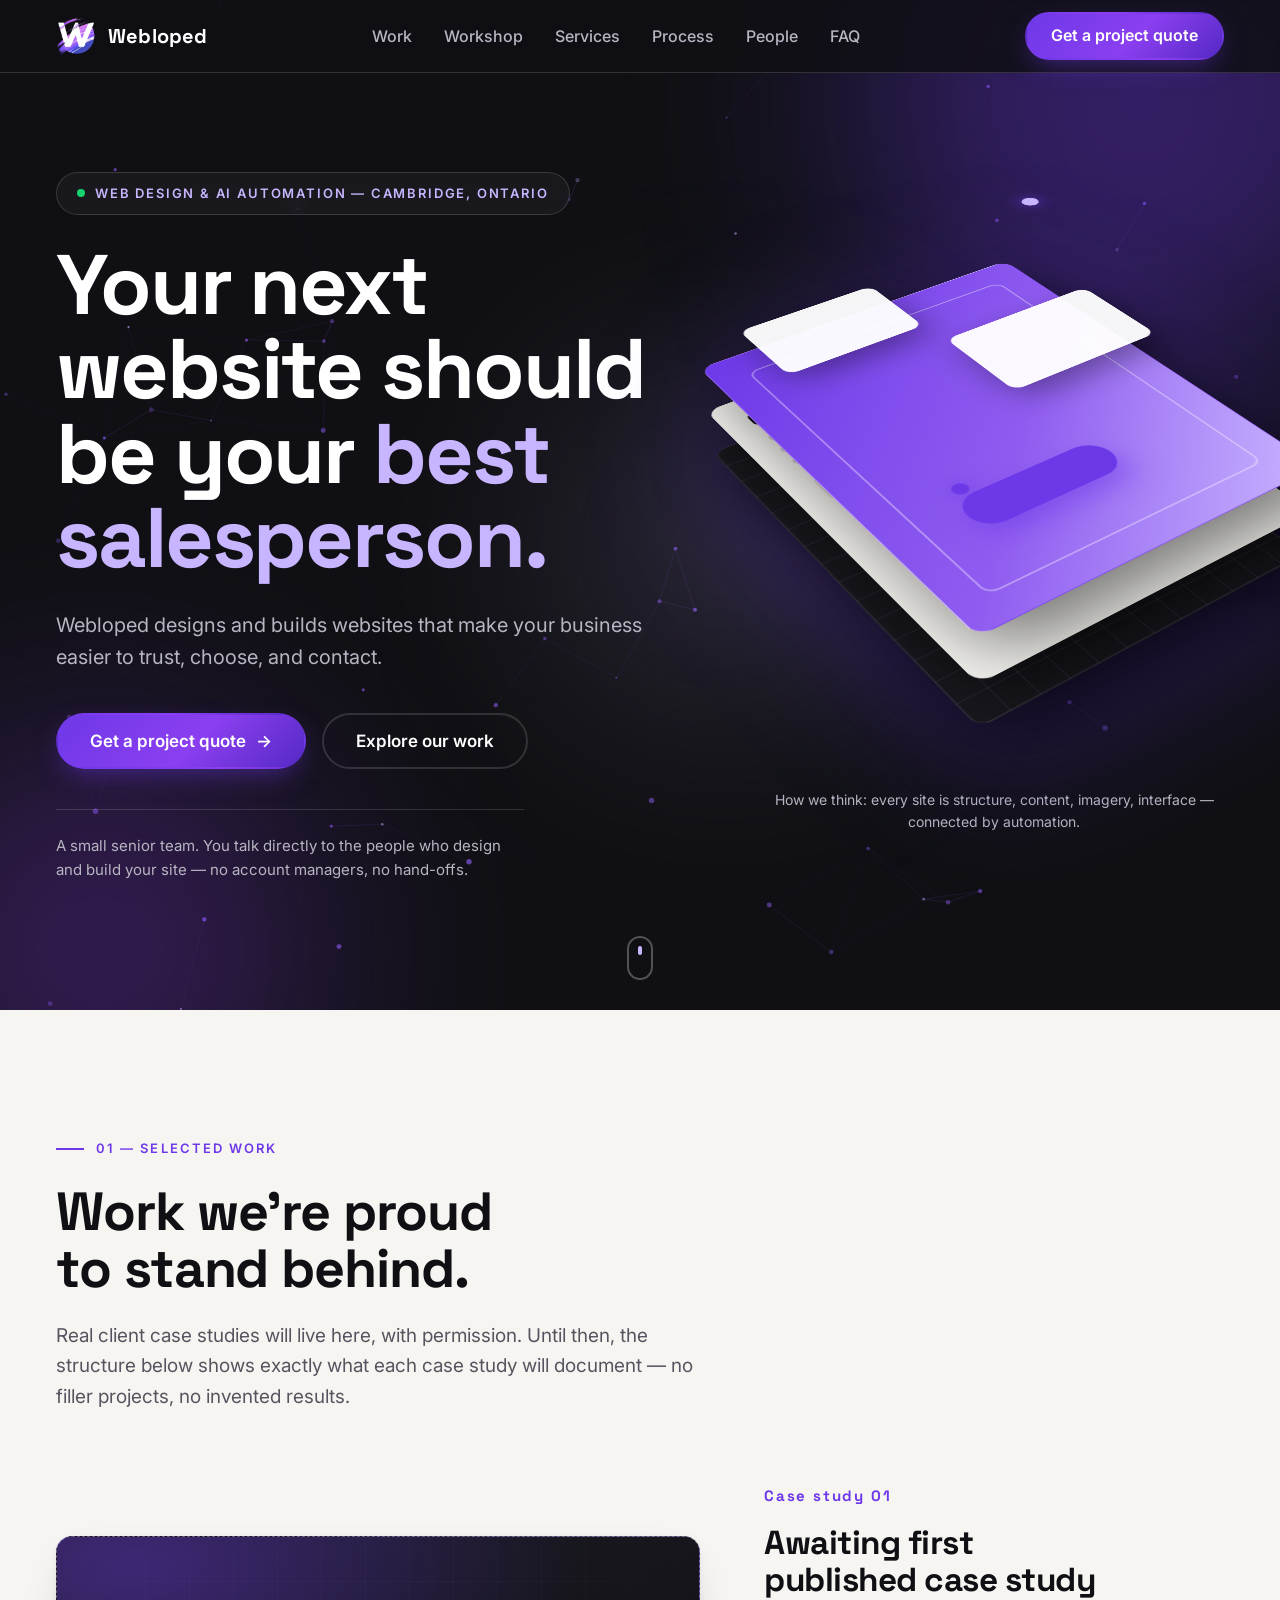
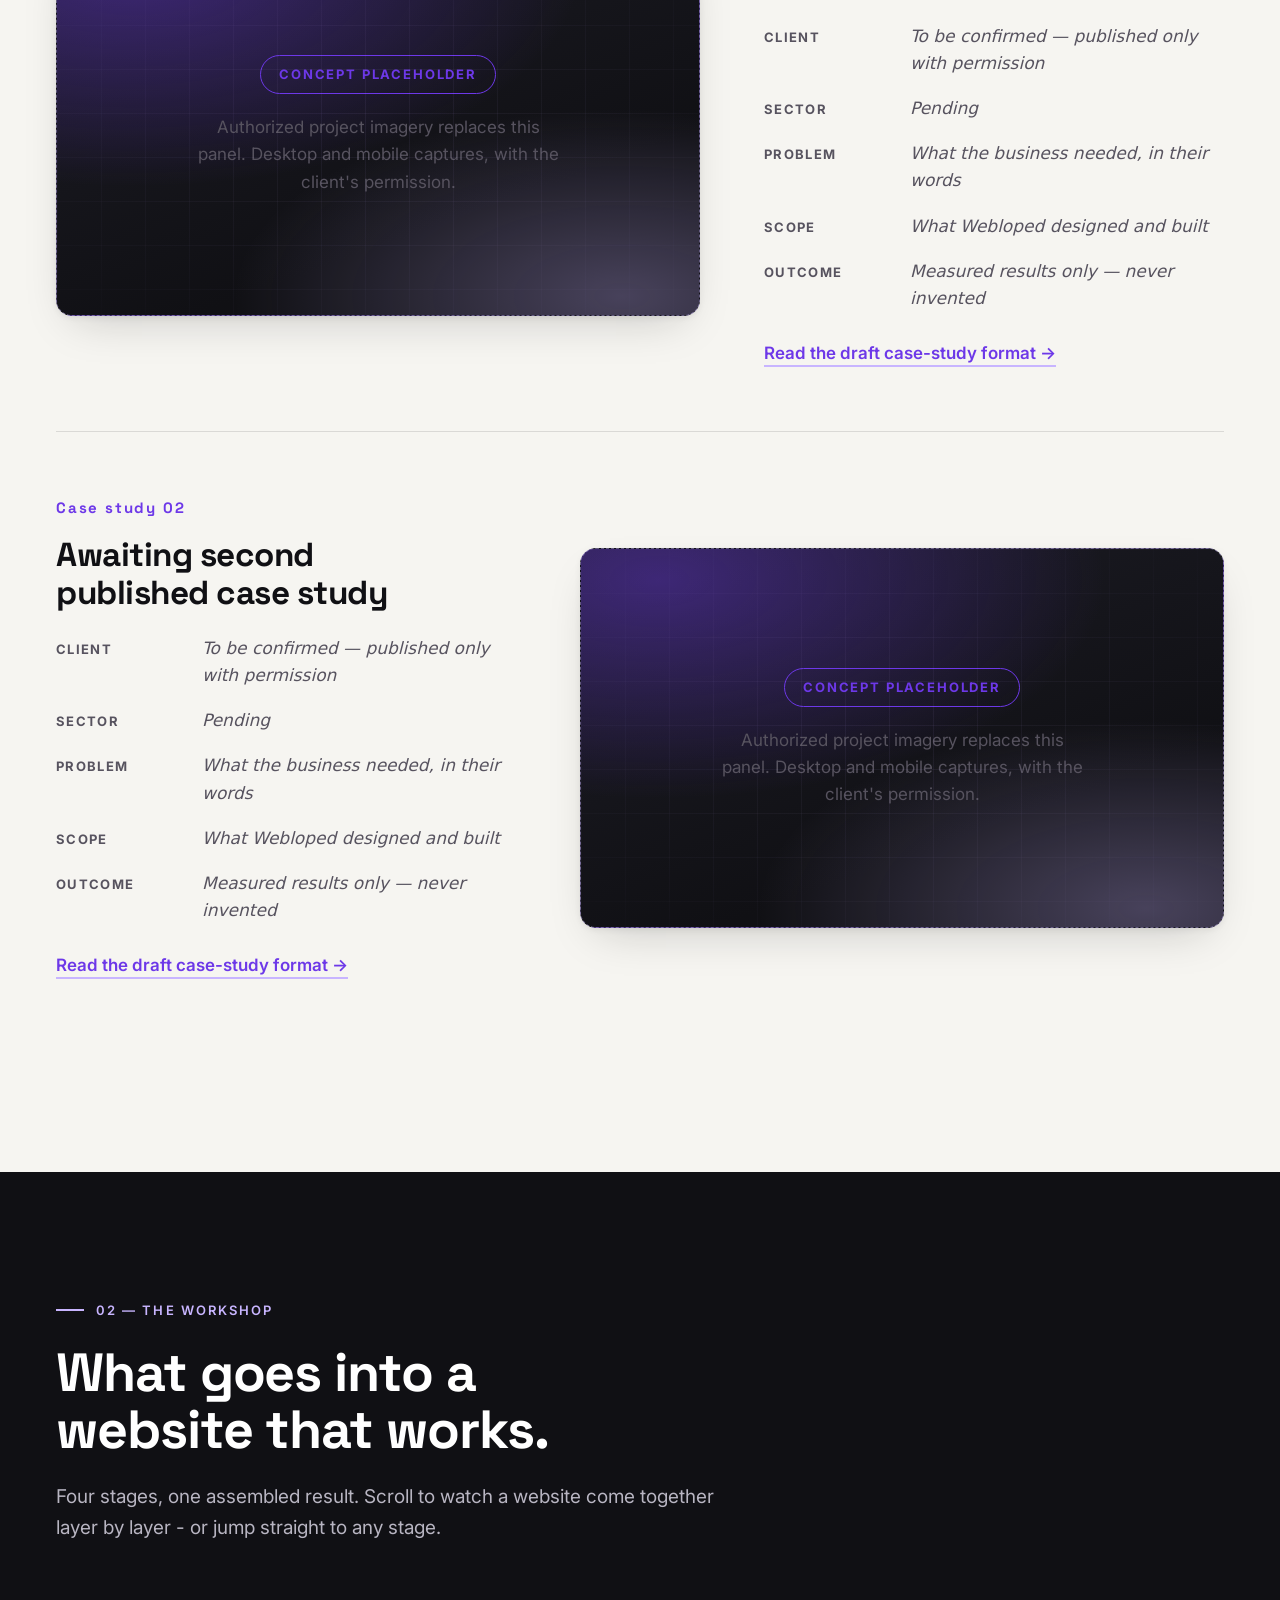
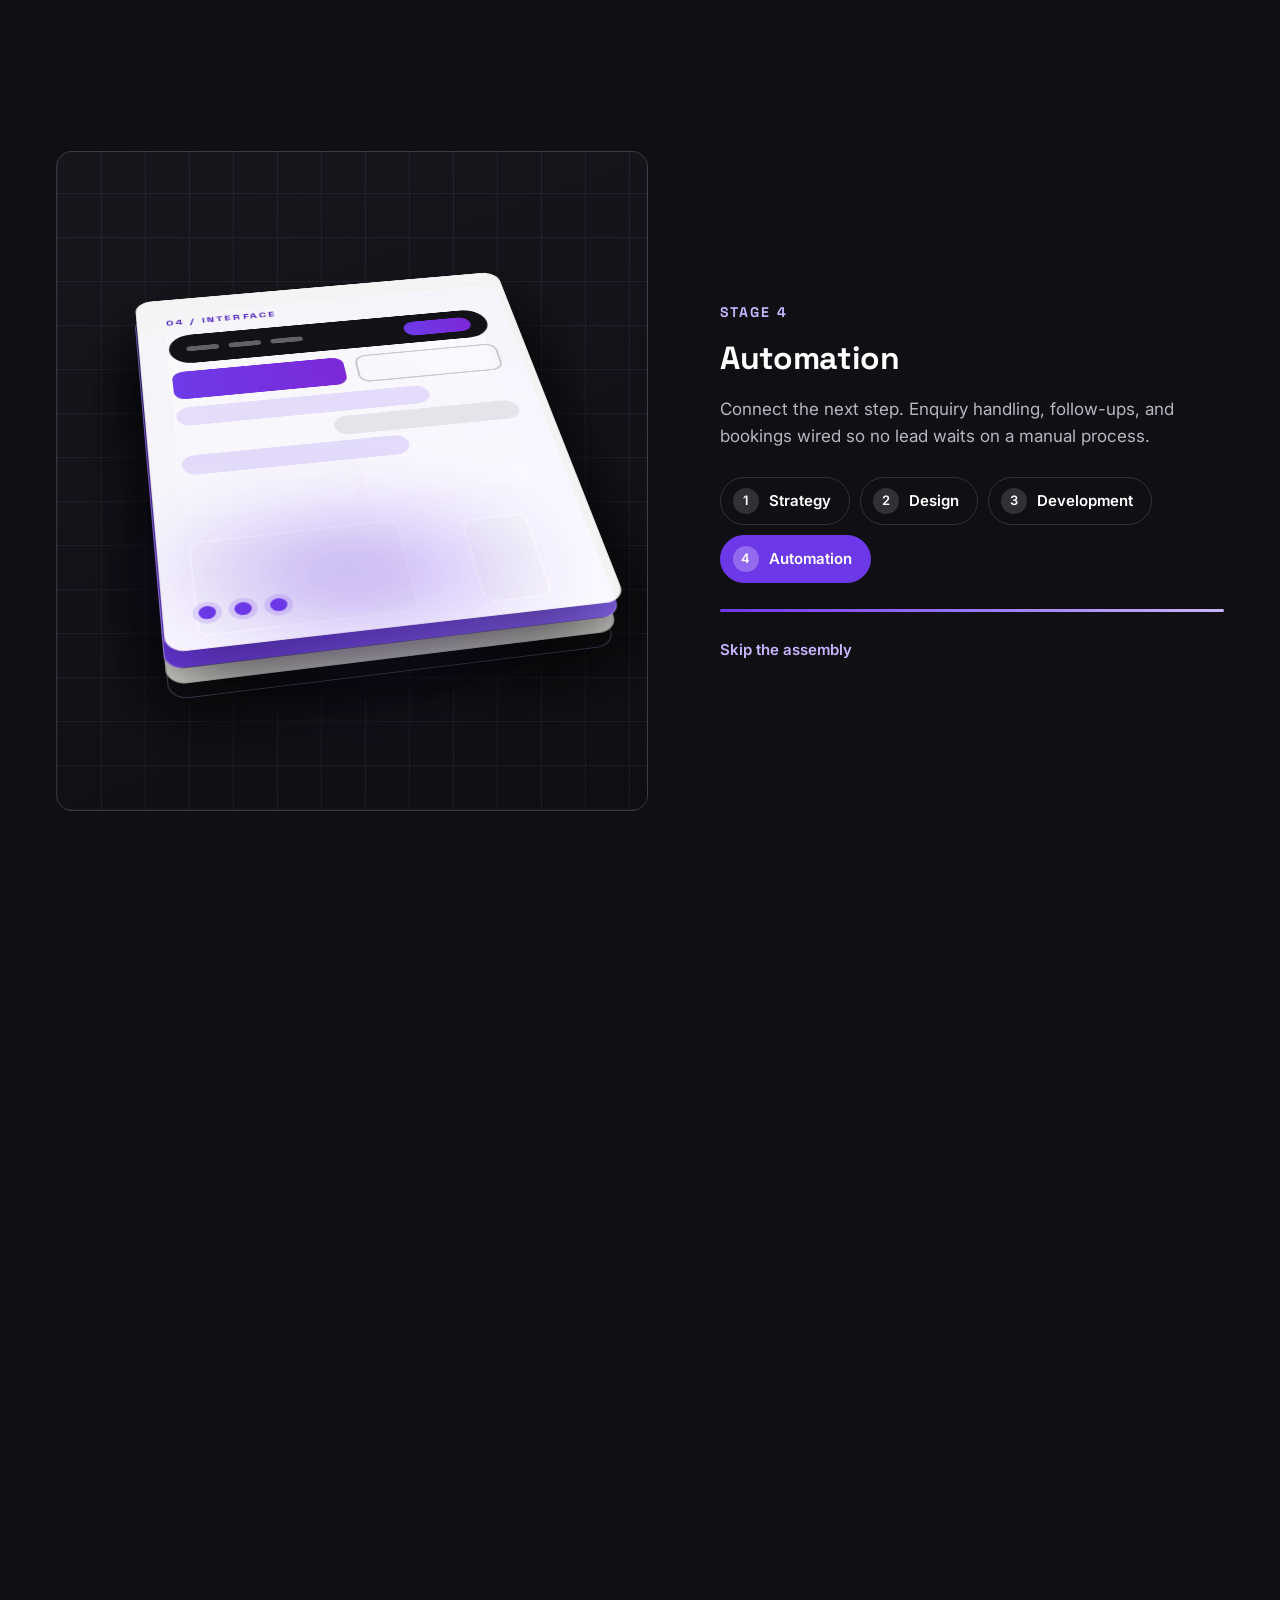
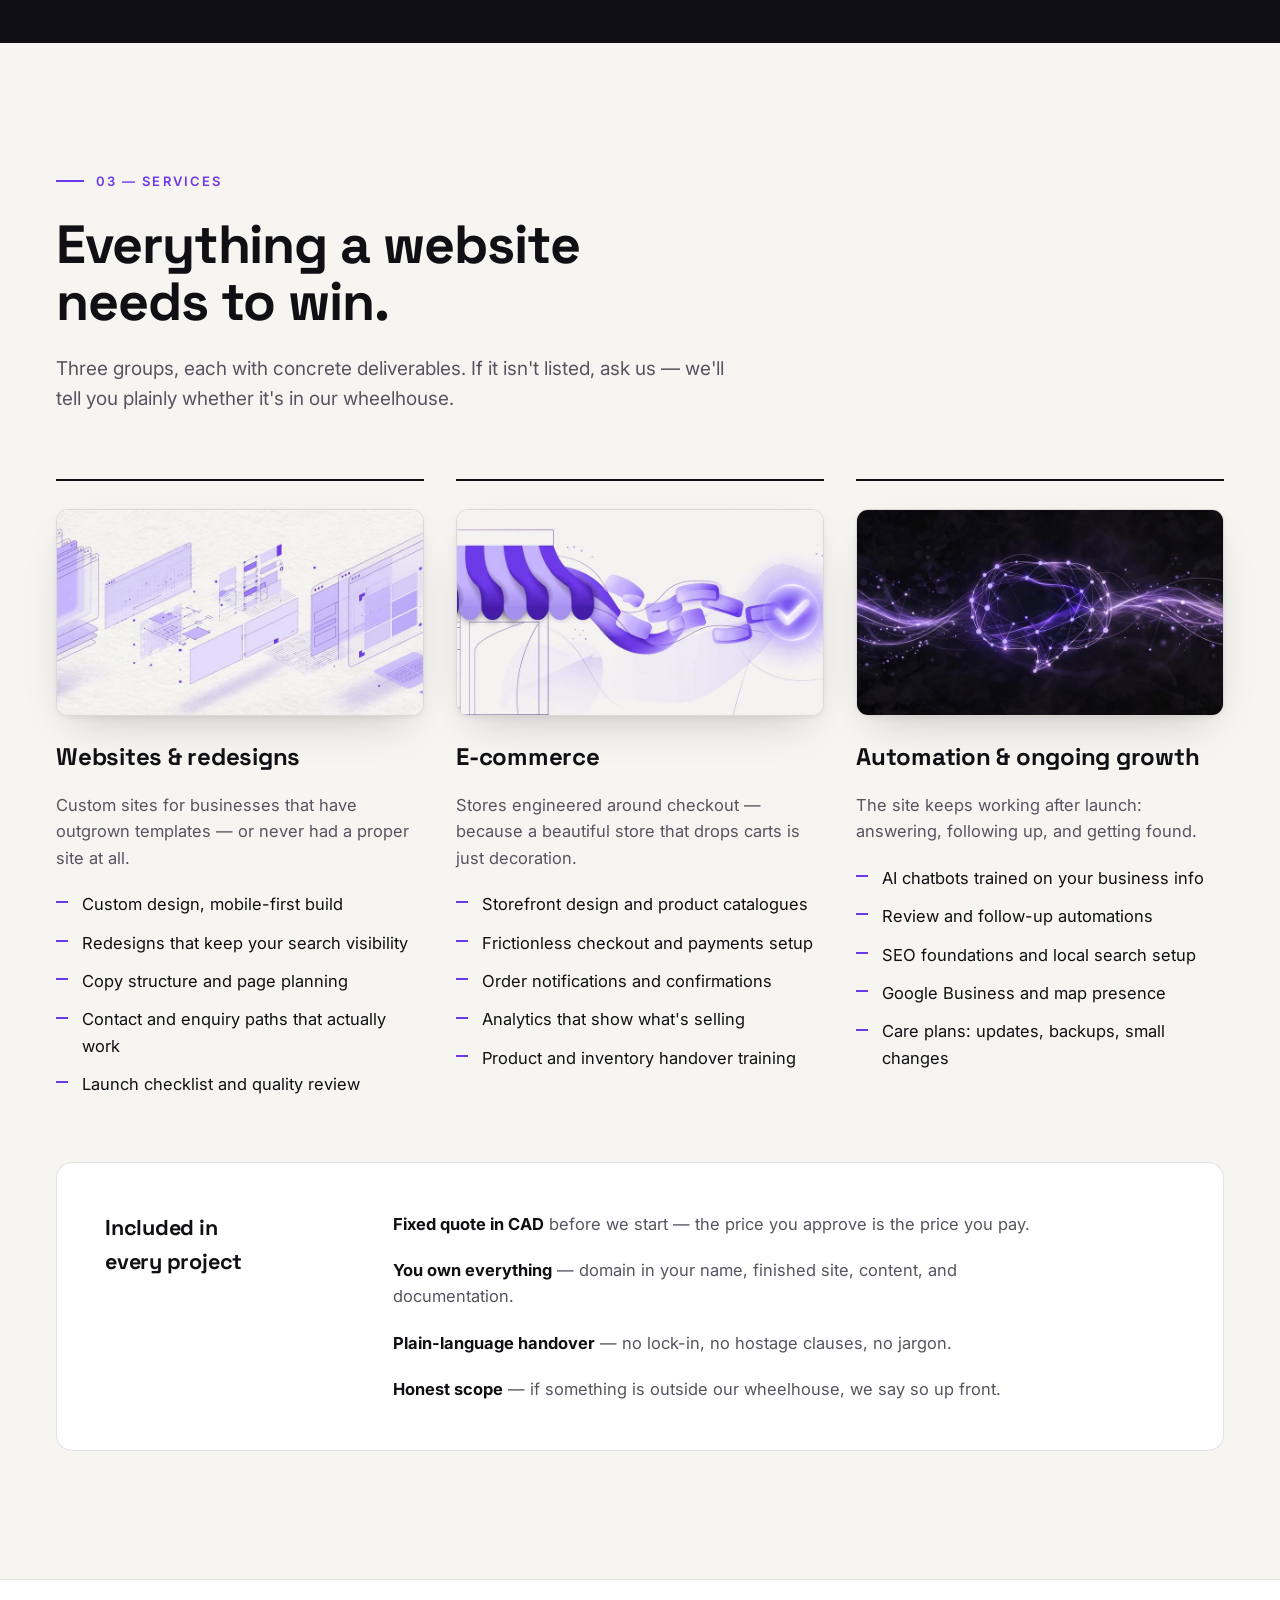
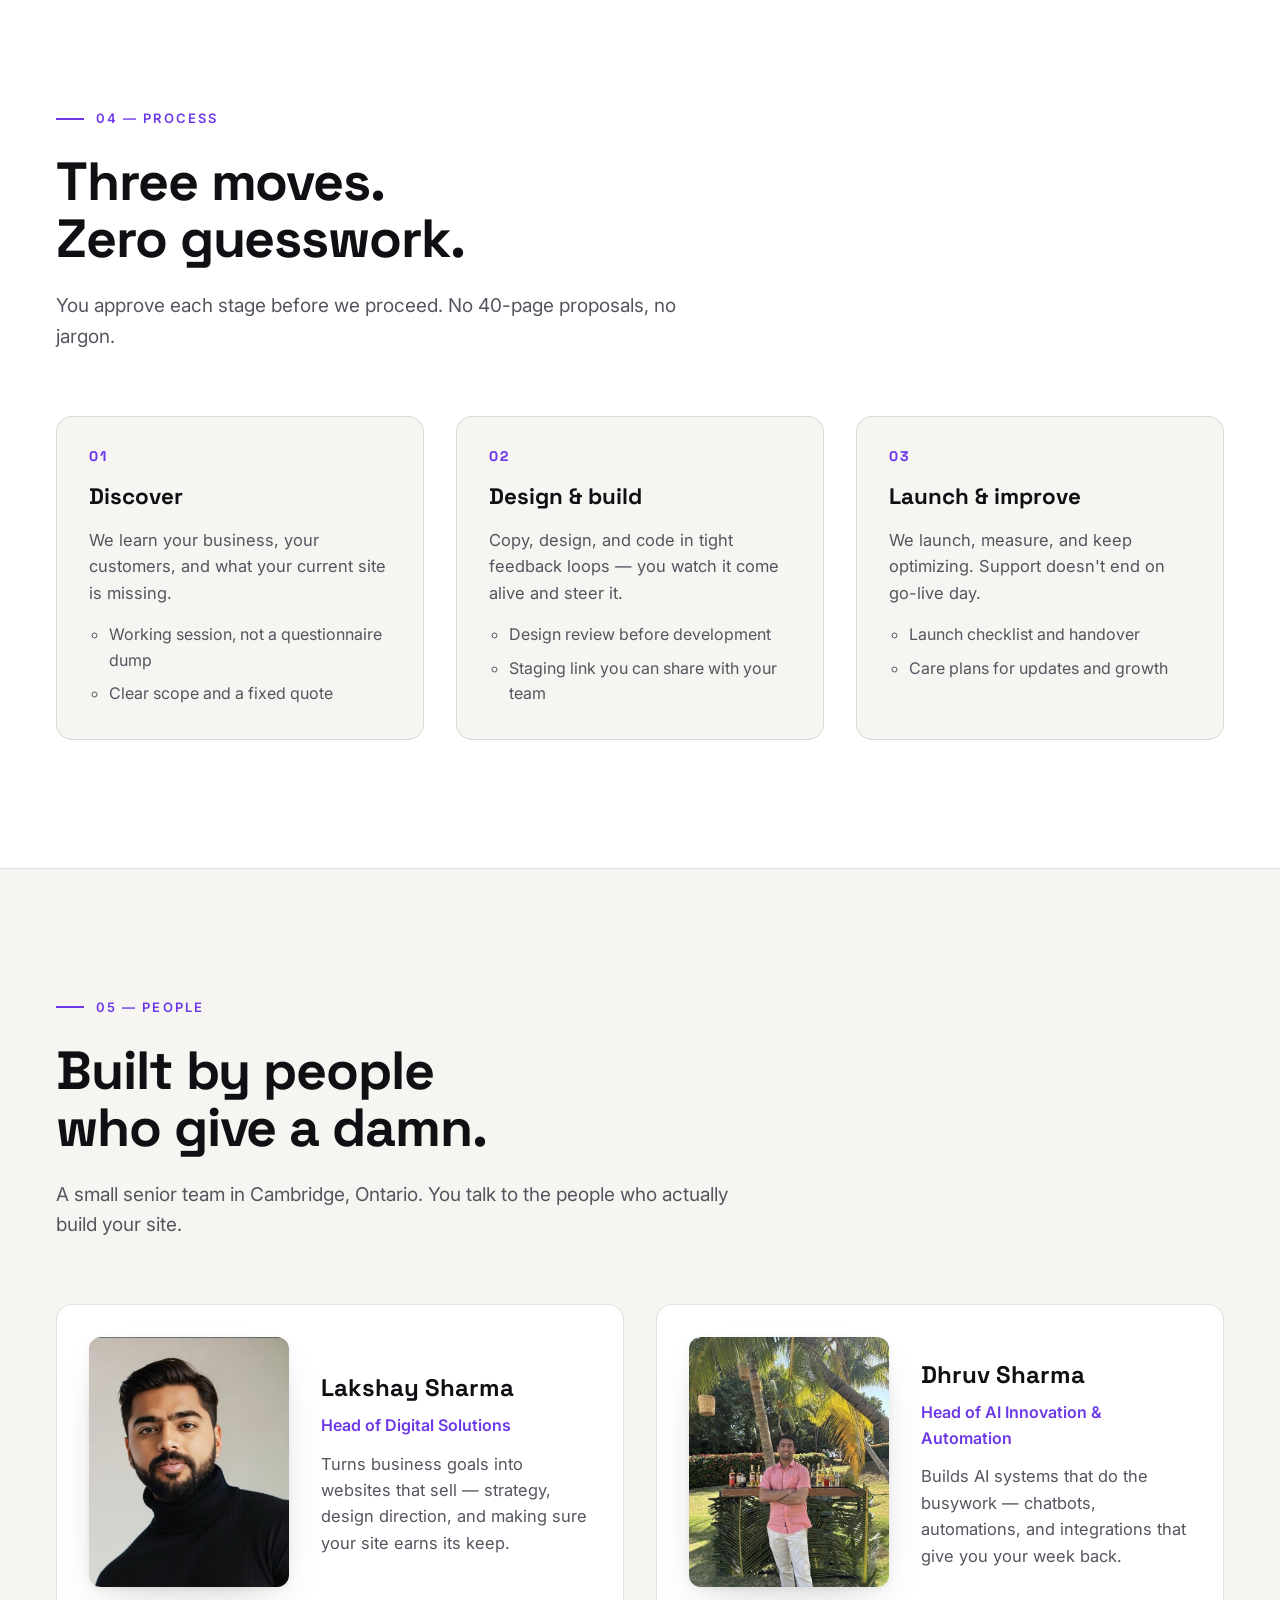
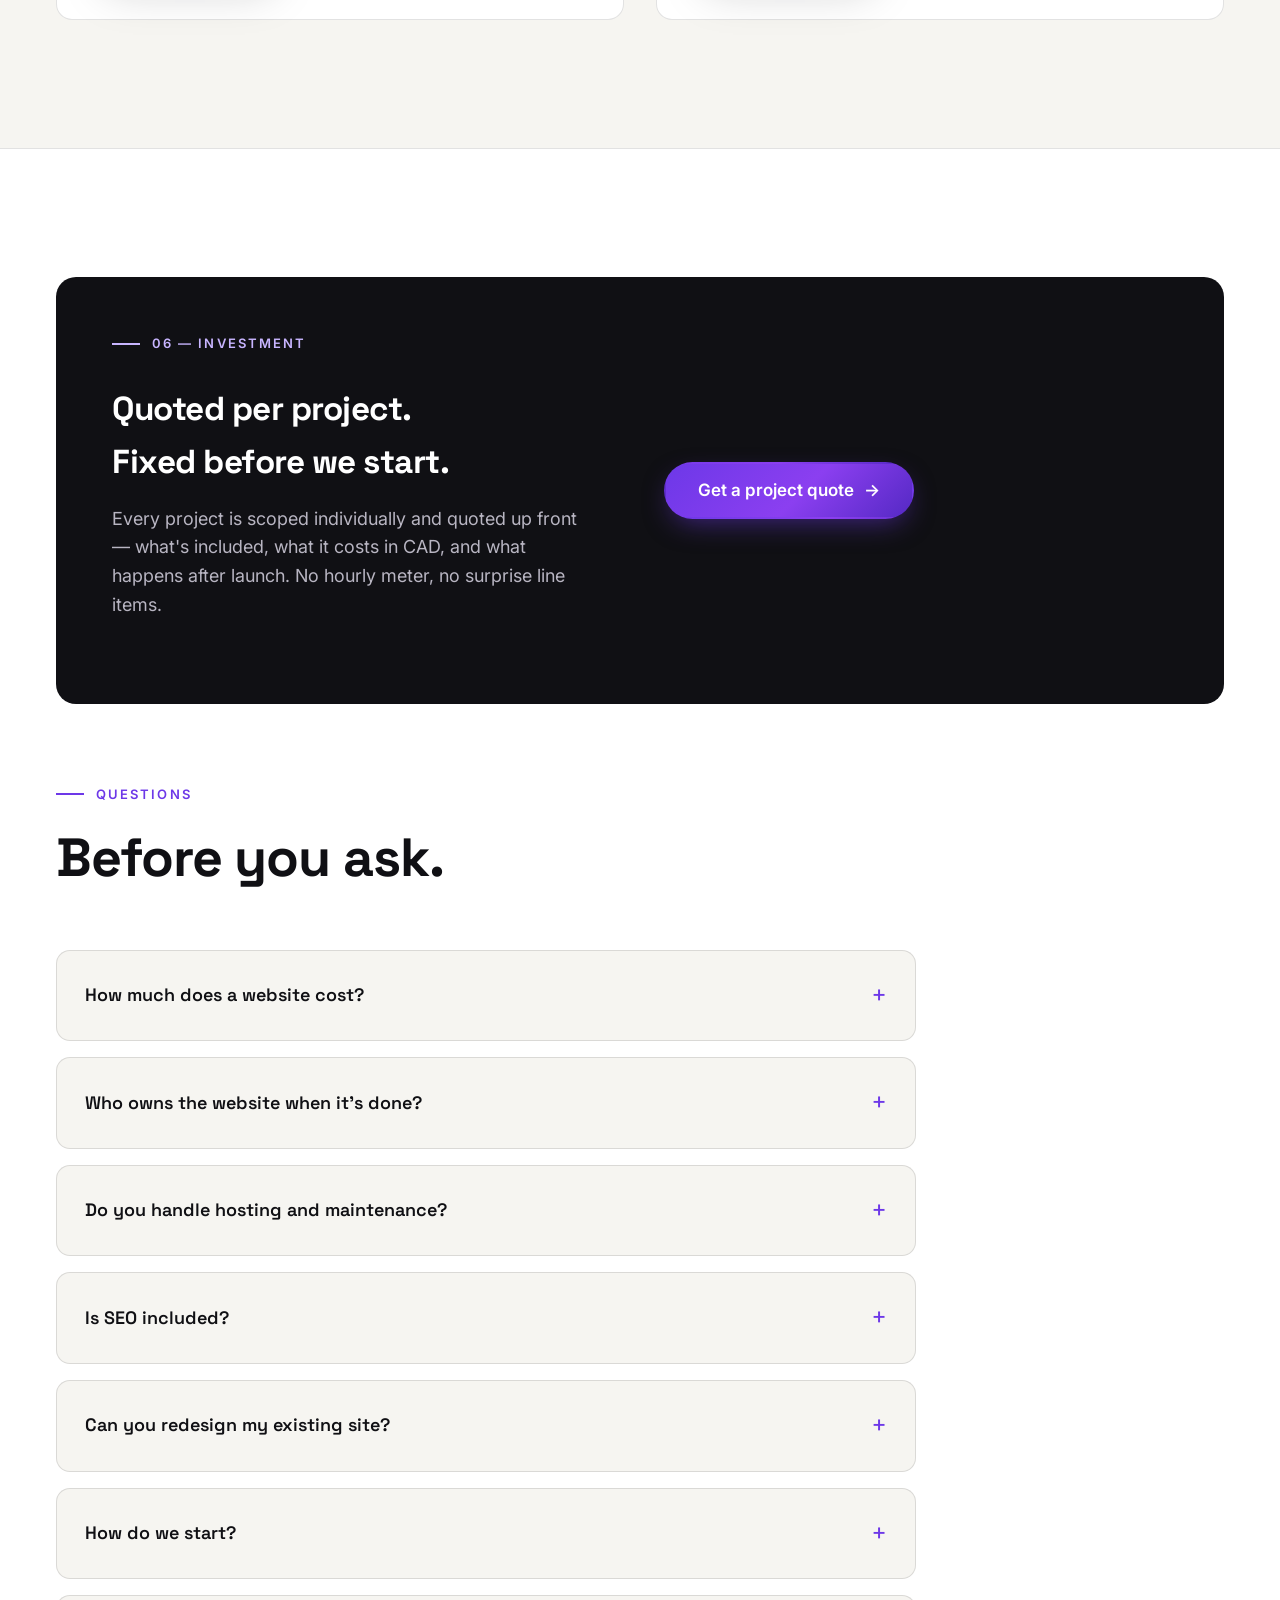
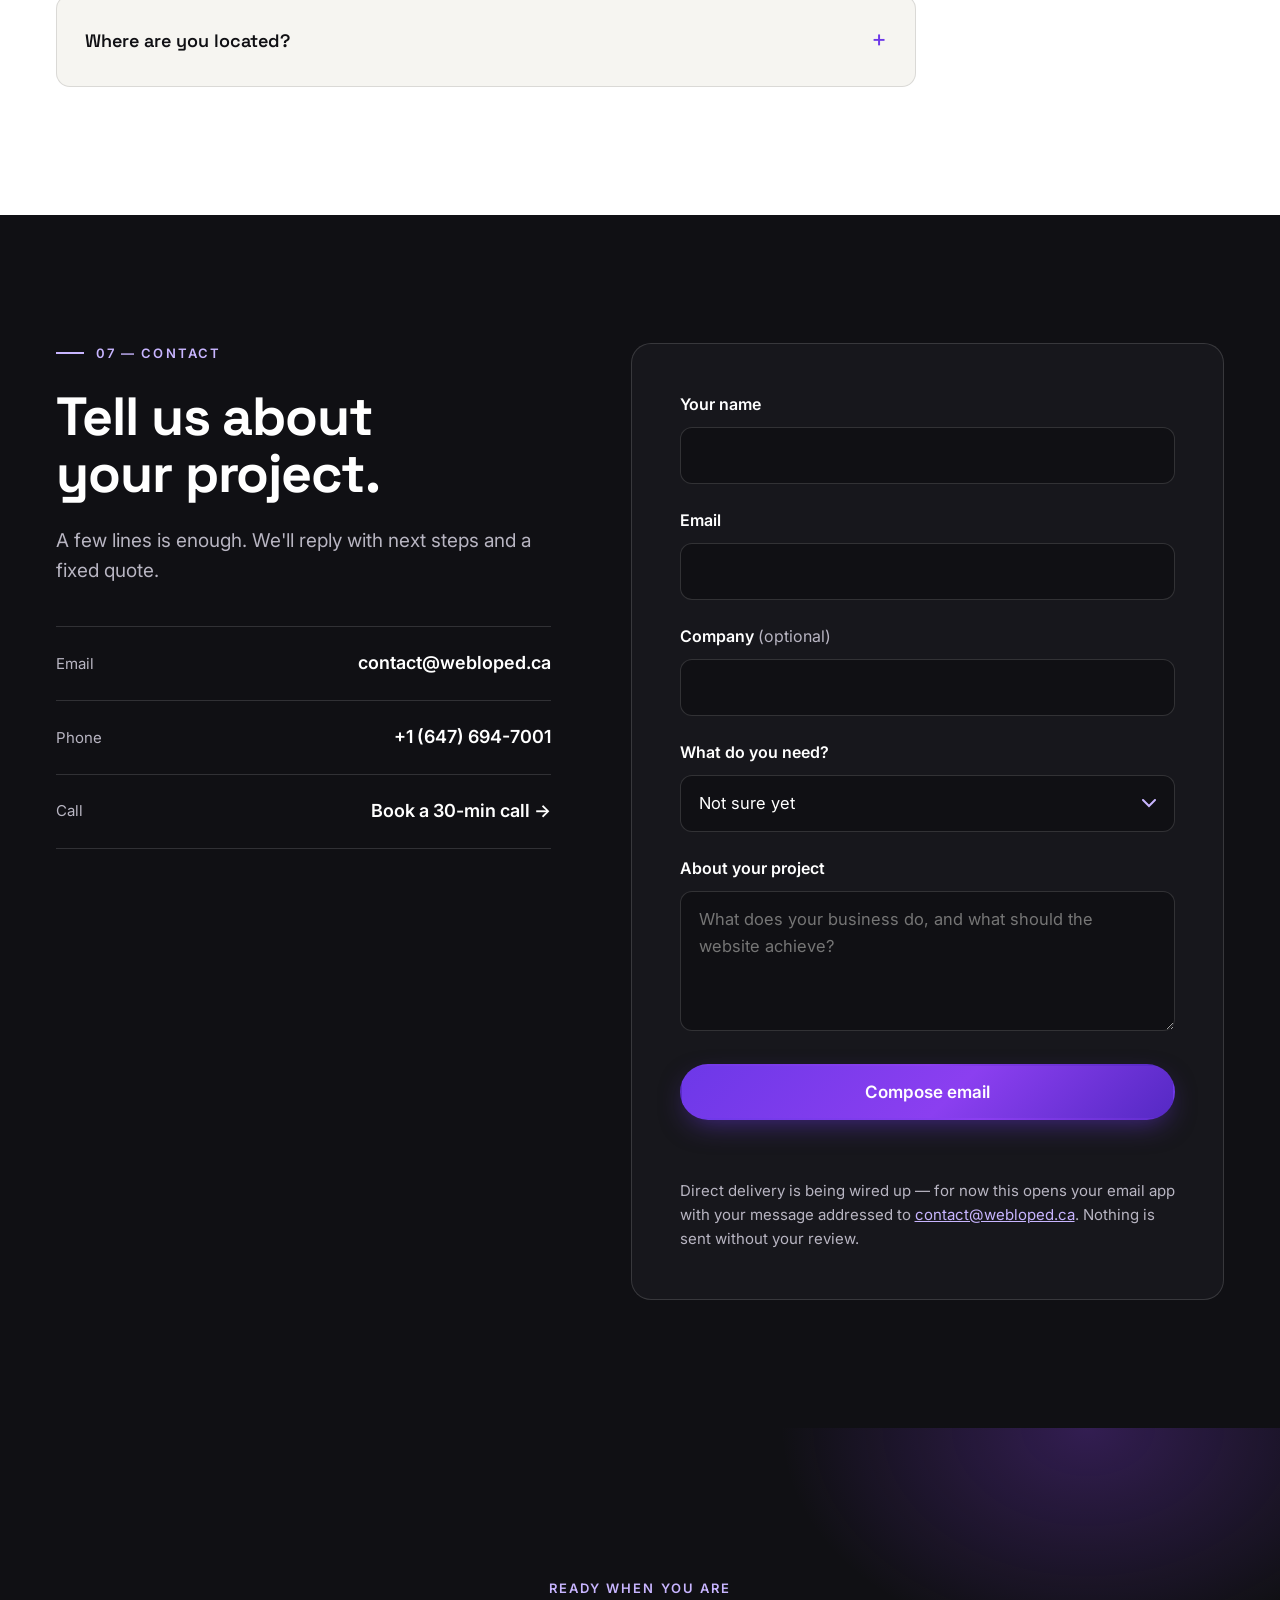
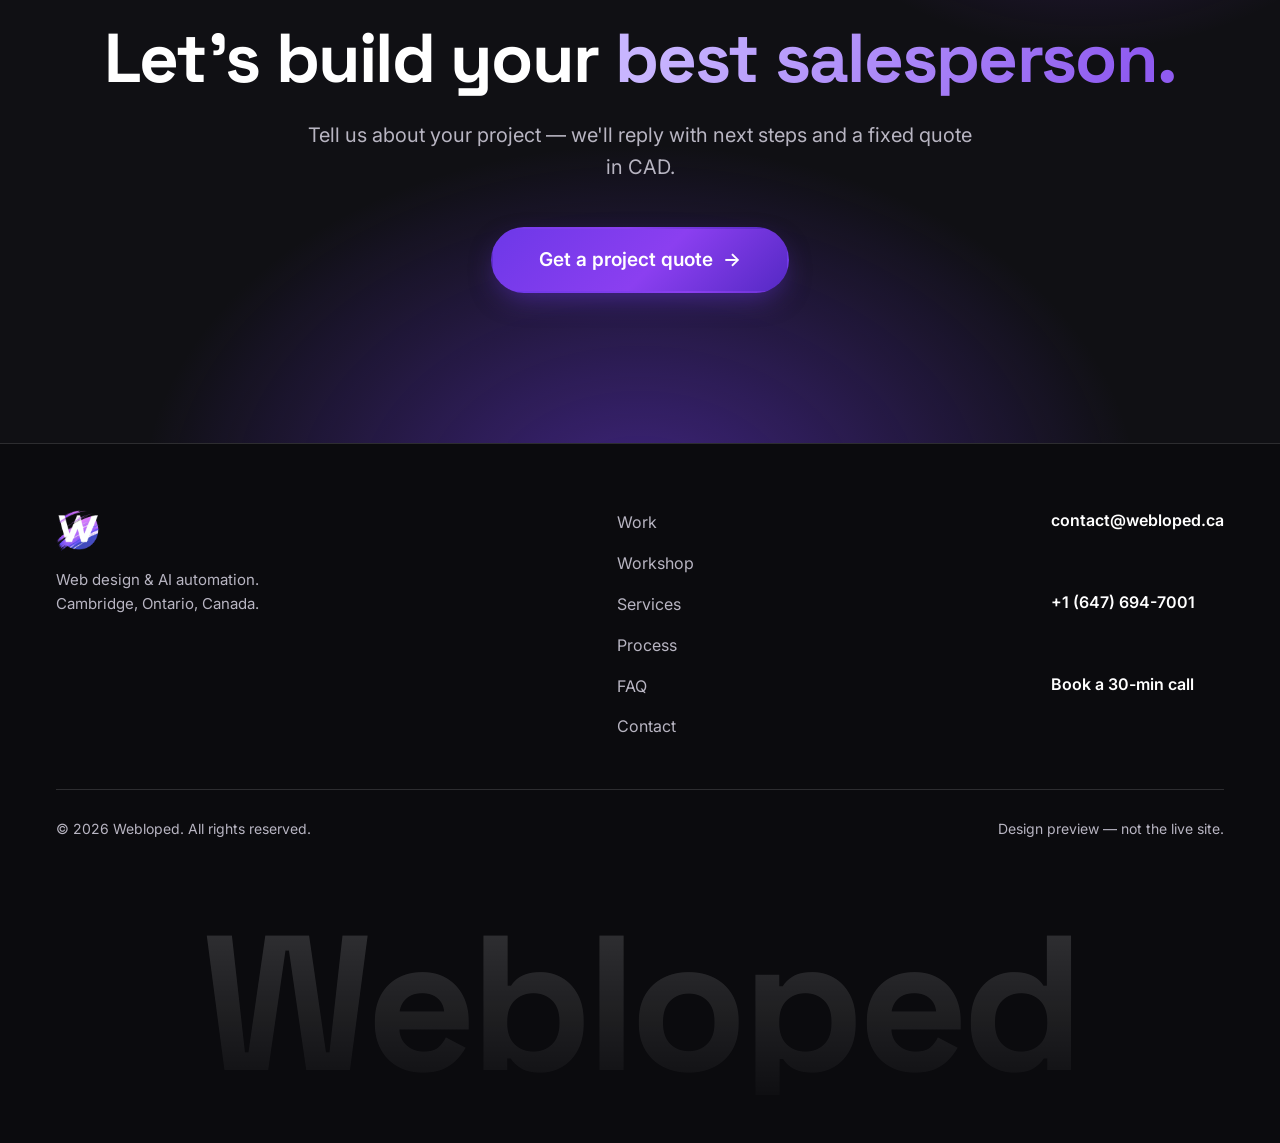
==== commit bcdb339e: "Revert to pre-royal v4 (user request) - Back to the modern v4 build: hero canvas, kinetic headline, " ====
--- a/index.html
+++ b/index.html
@@ -3,15 +3,24 @@
 <head>
   <meta charset="UTF-8">
   <meta name="viewport" content="width=device-width, initial-scale=1.0">
-  <title>Webloped — Web Design, Development &amp; Automation | Cambridge, Ontario</title>
-  <meta name="description" content="Webloped designs and builds distinctive websites that make your business easier to trust, explore, and choose. Web design, development, and automation in Cambridge, Ontario.">
-  <meta name="robots" content="noindex, nofollow">
-  <link rel="canonical" href="https://webloped.github.io/webloped-v3-preview/">
+  <meta name="robots" content="noindex">
+  <title>Webloped — Web design &amp; AI automation | Cambridge, Ontario</title>
+  <meta name="description" content="Webloped designs and builds websites that make your business easier to trust, choose, and contact. Web design, e-commerce, and AI automation from Cambridge, Ontario.">
+  <meta name="theme-color" content="#101014">
+  <link rel="canonical" href="https://webloped.ca/">
   <meta property="og:type" content="website">
-  <meta property="og:title" content="Webloped — Web Design, Development &amp; Automation">
-  <meta property="og:description" content="A remarkable business deserves a remarkable website. Distinctive websites, designed and built in Cambridge, Ontario.">
-  <meta property="og:image" content="https://webloped.github.io/webloped-v3-preview/assets/img/og-card.jpg">
+  <meta property="og:site_name" content="Webloped">
+  <meta property="og:title" content="Webloped — Web design &amp; AI automation">
+  <meta property="og:description" content="Webloped designs and builds websites that make your business easier to trust, choose, and contact. Web design, e-commerce, and AI automation from Cambridge, Ontario.">
+  <meta property="og:url" content="https://webloped.ca/">
+  <meta property="og:image" content="https://webloped.ca/assets/img/og-card.jpg">
+  <meta property="og:image:width" content="1200">
+  <meta property="og:image:height" content="630">
+  <meta property="og:image:alt" content="Webloped — Web Design and AI Automation, Cambridge, Ontario">
   <meta name="twitter:card" content="summary_large_image">
+  <meta name="twitter:title" content="Webloped — Web design &amp; AI automation">
+  <meta name="twitter:description" content="Webloped designs and builds websites that make your business easier to trust, choose, and contact. Web design, e-commerce, and AI automation from Cambridge, Ontario.">
+  <meta name="twitter:image" content="https://webloped.ca/assets/img/og-card.jpg">
   <script type="application/ld+json">
   {
     "@context": "https://schema.org",
@@ -30,23 +39,23 @@
   }
   </script>
   <link rel="icon" href="assets/img/logo.png">
-  <link rel="preload" href="assets/fonts/fraunces-latin.woff2" as="font" type="font/woff2" crossorigin>
-  <link rel="preload" href="assets/fonts/inter-latin.woff2" as="font" type="font/woff2" crossorigin>
-  <link rel="stylesheet" href="assets/fonts/fonts.css">
+  <link rel="preconnect" href="https://fonts.googleapis.com">
+  <link rel="preconnect" href="https://fonts.gstatic.com" crossorigin>
+  <link href="https://fonts.googleapis.com/css2?family=Inter:wght@400;500;600;700&family=Space+Grotesk:wght@500;600;700&display=swap" rel="stylesheet">
   <link rel="stylesheet" href="css/style.css">
 </head>
 <body>
   <a class="skip-link" href="#main">Skip to content</a>
   <div class="veil" id="veil" aria-hidden="true"></div>
 
-  <header class="site-head">
-    <div class="head-inner">
+  <header class="site-header on-dark">
+    <div class="wrap header-inner">
       <a class="brand" href="#top" aria-label="Webloped — home">
         <img src="assets/img/logo-w.png" alt="" width="40" height="40">
         <span class="brand-name">Webloped</span>
       </a>
-      <nav aria-label="Primary">
-        <ul class="nav-list">
+      <nav class="site-nav" id="siteNav" aria-label="Primary">
+        <ul>
           <li><a href="#work">Work</a></li>
           <li><a href="#workshop">Workshop</a></li>
           <li><a href="#services">Services</a></li>
@@ -55,510 +64,534 @@
           <li><a href="#faq">FAQ</a></li>
         </ul>
       </nav>
-      <a class="btn btn-primary head-cta" href="#contact">Discuss your project</a>
-      <button class="menu-toggle" id="menuToggle" aria-expanded="false" aria-controls="mobileNav" aria-label="Open menu">
-        <span aria-hidden="true"></span>
+      <a class="btn btn-primary header-cta" href="#contact">Get a project quote</a>
+      <button class="nav-toggle" id="navToggle" aria-expanded="false" aria-controls="siteNav" aria-label="Open menu">
+        <svg width="22" height="16" viewBox="0 0 22 16" fill="none" aria-hidden="true">
+          <path d="M1 1h20M1 8h20M1 15h20" stroke="currentColor" stroke-width="2" stroke-linecap="round"/>
+        </svg>
       </button>
     </div>
   </header>
-  <nav class="mobile-nav" id="mobileNav" aria-label="Mobile">
-    <a href="#work">Work</a>
-    <a href="#workshop">Workshop</a>
-    <a href="#services">Services</a>
-    <a href="#process">Process</a>
-    <a href="#people">People</a>
-    <a href="#faq">FAQ</a>
-    <a href="#contact">Discuss your project</a>
-  </nav>
 
   <main id="main">
-    <!-- ============ HERO ============ -->
-    <section class="hero" id="top" aria-labelledby="heroTitle">
+    <!-- 1 · HERO -->
+    <section class="hero on-dark" id="top" aria-labelledby="hero-title">
+      <canvas class="hero-fx" id="heroFx" aria-hidden="true"></canvas>
+      <div class="hero-orbs" aria-hidden="true"><span></span><span></span><span></span></div>
       <div class="wrap hero-grid">
         <div class="hero-copy">
-          <p class="eyebrow">Web design, development &amp; automation</p>
-          <h1 id="heroTitle">A remarkable business deserves a <span class="it">remarkable website.</span></h1>
-          <p class="lede">We design and build distinctive websites that make your business easier to trust, explore, and choose.</p>
+          <p class="hero-eyebrow"><span class="pulse" aria-hidden="true"></span>Web design &amp; AI automation — Cambridge, Ontario</p>
+          <h1 id="hero-title" data-kinetic>Your next website should be your <span class="accent">best salesperson.</span></h1>
+          <p class="hero-sub">Webloped designs and builds websites that make your business easier to trust, choose, and contact.</p>
           <div class="hero-ctas">
-            <a class="btn btn-primary" href="#contact">Discuss your project <span class="arr" aria-hidden="true">→</span></a>
-            <a class="btn btn-ghost-dark" href="#work">Explore our work</a>
-          </div>
-          <p class="hero-note"><strong>How we think</strong> Every site is structure, content, imagery, interface — connected by automation.</p>
+            <a class="btn btn-primary" href="#contact">Get a project quote <span class="arrow" aria-hidden="true">→</span></a>
+            <a class="btn btn-ghost" href="#work">Explore our work</a>
+          </div>
+          <p class="hero-note">A small senior team. You talk directly to the people who design and build your site — no account managers, no hand-offs.</p>
         </div>
         <div class="hero-visual">
-          <figure class="hero-frame" id="heroFrame">
-            <img src="assets/img/hero-signature.jpg" alt="An exploded view of a website assembled from precision layers of aubergine satin, violet acrylic, and a champagne edge" fetchpriority="high">
-            <figcaption><span>Structure · Design · Build · Automate</span><span class="dot" aria-hidden="true"></span></figcaption>
-          </figure>
-        </div>
-      </div>
-    </section>
-
-    <!-- ============ WORK ============ -->
-    <section class="sec surface-ivory" id="work" aria-labelledby="workTitle">
-      <div class="wrap">
-        <div class="sec-head reveal">
-          <p class="eyebrow">Selected work</p>
-          <h2 id="workTitle">Concepts, carried all the way through.</h2>
-          <p class="lede">No client work to show yet — so we built two complete concept projects the way we would build for a client: every screen considered, every word written. Each is labelled for what it is.</p>
-        </div>
-
-        <div class="reveal-group">
-          <article class="project reveal">
-            <figure>
-              <div class="browser-frame">
-                <a class="shot-link" href="work/concept-atelier.html" aria-label="View the Atelier North concept project">
-                  <img src="assets/img/work-atelier.jpg" alt="Desktop view of the Atelier North concept website: a quiet editorial site for an architecture practice" loading="lazy">
-                </a>
-              </div>
-            </figure>
-            <div>
-              <p class="project-class">Concept project · Architecture</p>
-              <h3>Atelier North</h3>
-              <p>We imagined a Toronto architecture practice with a strong body of work, then designed the website it deserves: a quiet, editorial site with a project index that lets the work speak, a practice page with a point of view, and an enquiry flow a busy principal would actually finish.</p>
-              <dl class="p-meta">
-                <div><dt>Scope</dt><dd>Design + build</dd></div>
-                <div><dt>Format</dt><dd>Single-page website</dd></div>
-                <div><dt>Status</dt><dd>Original concept</dd></div>
-              </dl>
-              <a class="text-link" href="work/concept-atelier.html">View the concept <span aria-hidden="true">→</span></a>
-            </div>
-          </article>
-
-          <article class="project reveal">
-            <figure>
-              <div class="browser-frame">
-                <a class="shot-link" href="work/concept-hartwell.html" aria-label="View the Hartwell and Sons concept project">
-                  <img src="assets/img/work-hartwell.jpg" alt="Desktop view of the Hartwell and Sons concept website: a premium home renovation company site" loading="lazy">
-                </a>
-              </div>
-            </figure>
-            <div>
-              <p class="project-class">Concept project · Home services</p>
-              <h3>Hartwell &amp; Sons</h3>
-              <p>We imagined a premium home renovation company competing on trust, then built the site it would need: calm and confident, with clear services, a three-step process, and service areas stated plainly — everything a homeowner needs to pick up the phone.</p>
-              <dl class="p-meta">
-                <div><dt>Scope</dt><dd>Design + build</dd></div>
-                <div><dt>Format</dt><dd>Single-page website</dd></div>
-                <div><dt>Status</dt><dd>Original concept</dd></div>
-              </dl>
-              <a class="text-link" href="work/concept-hartwell.html">View the concept <span aria-hidden="true">→</span></a>
-            </div>
-          </article>
-        </div>
-      </div>
-    </section>
-
-    <!-- ============ STUDIO REEL ============ -->
-    <section class="sec surface-dark" aria-labelledby="reelTitle" style="padding-top: 0;">
-      <div class="wrap">
-        <div class="sec-head reveal">
-          <p class="eyebrow">In motion</p>
-          <h2 id="reelTitle">The work, in motion.</h2>
-          <p class="lede">Twelve seconds of real builds — concept sites, interfaces, and responsive layouts. It plays only when you press play.</p>
-        </div>
-        <div class="reel-frame reveal">
-          <video controls preload="none" poster="assets/img/reel-poster.jpg" aria-label="Studio reel: a twelve-second montage of Webloped concept websites and interfaces">
-            <source src="assets/video/studio-reel.mp4" type="video/mp4">
-            <img src="assets/img/reel-poster.jpg" alt="Montage of Webloped concept websites: Atelier North and Hartwell and Sons">
-          </video>
-          <p class="reel-cap">Atelier North · Hartwell &amp; Sons — original concept demonstrations.</p>
-        </div>
-      </div>
-    </section>
-
-    <!-- ============ WORKSHOP ============ -->
-    <section class="workshop surface-aubergine" id="workshop" aria-labelledby="workshopTitle">
-      <div class="wrap sec" style="padding-bottom: 0;">
-        <div class="ws-intro reveal">
-          <p class="eyebrow">The workshop</p>
-          <h2 id="workshopTitle">Watch a website take shape.</h2>
-          <p class="lede">Four stages, one build — strategy becomes structure, design, a working interface, and the automation that follows up while you sleep. Scroll to assemble it, or use the controls.</p>
-        </div>
-      </div>
-
-      <div class="ws-pin" id="wsPin">
-        <div class="wrap ws-scene-wrap">
-          <div class="ws-copy">
-            <div class="ws-step is-active" data-step="0">
-              <p class="ws-stage-label">Stage 1 · Strategy</p>
-              <h3>Structure and hierarchy.</h3>
-              <p>We decide what the site must say and in what order — the pages, the sections, and the single action each one exists to earn. Nothing decorative survives this stage.</p>
-            </div>
-            <div class="ws-step" data-step="1">
-              <p class="ws-stage-label">Stage 2 · Design</p>
-              <h3>Typography, imagery, and colour.</h3>
-              <p>Real words set in real type, a palette with a point of view, and imagery chosen for the business. This is where a website starts to feel inevitable.</p>
-            </div>
-            <div class="ws-step" data-step="2">
-              <p class="ws-stage-label">Stage 3 · Development</p>
-              <h3>A polished desktop and mobile interface.</h3>
-              <p>The design becomes a fast, responsive website — as considered on a phone in one hand as on a studio monitor.</p>
-            </div>
-            <div class="ws-step" data-step="3">
-              <p class="ws-stage-label">Stage 4 · Automation</p>
-              <h3>Enquiry, confirmation, and follow-up.</h3>
-              <p>Every enquiry is acknowledged in seconds and followed up without chasing. The site keeps working after the visitor leaves — that is the part most websites never get.</p>
-            </div>
-            <div class="ws-controls" role="group" aria-label="Workshop controls">
-              <button class="ws-btn" id="wsPrev" aria-label="Previous stage">← Prev</button>
-              <div class="ws-dots" role="tablist" aria-label="Workshop stages">
-                <button class="ws-dot is-active" data-goto="0" role="tab" aria-selected="true" aria-label="Stage 1: Strategy"></button>
-                <button class="ws-dot" data-goto="1" role="tab" aria-selected="false" aria-label="Stage 2: Design"></button>
-                <button class="ws-dot" data-goto="2" role="tab" aria-selected="false" aria-label="Stage 3: Development"></button>
-                <button class="ws-dot" data-goto="3" role="tab" aria-selected="false" aria-label="Stage 4: Automation"></button>
-              </div>
-              <button class="ws-btn" id="wsNext" aria-label="Next stage">Next →</button>
-              <button class="ws-skip" id="wsSkip">Skip the build</button>
-            </div>
-          </div>
-
-          <div class="ws-stage" aria-hidden="true">
-            <div class="ws-assembly" id="wsAssembly">
-              <div class="ws-layer ws-layer--blueprint" data-layer="0">
-                <div class="bp-grid">
-                  <div class="bp-cell wide">Navigation</div>
-                  <div class="bp-cell">Hero</div>
-                  <div class="bp-cell">Services</div>
-                  <div class="bp-cell">Work</div>
-                  <div class="bp-cell">Process</div>
-                  <div class="bp-cell">People</div>
-                  <div class="bp-cell">FAQ</div>
-                  <div class="bp-cell wide">Contact · Enquiry</div>
+          <div class="assembly" role="img" aria-label="Concept illustration: a website shown as five stacked layers — structure, content, imagery, interface, and automation">
+            <div class="assembly-stage" aria-hidden="true">
+              <div class="layer layer-grid"></div>
+              <div class="layer layer-content">
+                <div class="bar bar-title"></div>
+                <div class="bar bar-line"></div>
+                <div class="bar bar-line"></div>
+                <div class="bar bar-line short"></div>
+                <div class="bar-row">
+                  <div class="bar-chip"></div>
+                  <div class="bar-chip"></div>
                 </div>
               </div>
-              <div class="ws-layer ws-layer--design" data-layer="1">
-                <div class="dg">
-                  <p class="dg-type">A remarkable business deserves a remarkable website.</p>
-                  <p class="dg-sub">Fraunces for voice, Inter for clarity — set with room to breathe.</p>
-                  <div class="dg-swatches" aria-hidden="true">
-                    <i style="background:#100e14"></i><i style="background:#7042c1"></i>
-                    <i style="background:#d9c8f2"></i><i style="background:#c5ad7c"></i>
-                    <i style="background:#f6f2ea"></i>
+              <div class="layer layer-image"></div>
+              <div class="layer layer-ui">
+                <div class="ui-card a"></div>
+                <div class="ui-card b"></div>
+                <div class="ui-pill"></div>
+              </div>
+              <svg class="signal" viewBox="0 0 460 560" fill="none" aria-hidden="true">
+                <path d="M60 470 C 150 420, 180 340, 250 300 S 380 220, 400 110"
+                      stroke="#8f5bf0" stroke-width="5" stroke-linecap="round"/>
+                <circle cx="400" cy="110" r="9" fill="#C8B5FF"/>
+                <circle cx="60" cy="470" r="7" fill="#6D38E8"/>
+              </svg>
+            </div>
+          </div>
+          <p class="assembly-caption">How we think: every site is structure, content, imagery, interface — connected by automation.</p>
+        </div>
+      </div>
+      <a class="scroll-cue" href="#work" aria-label="Scroll to selected work"><span aria-hidden="true"></span></a>
+    </section>
+
+    <!-- 2 · SELECTED WORK -->
+    <section class="section work" id="work" aria-labelledby="work-title">
+      <div class="wrap">
+        <div class="section-head">
+          <p class="eyebrow">01 — Selected work</p>
+          <h2 class="section-title" id="work-title">Work we're proud to stand behind.</h2>
+          <p class="section-lede">Real client case studies will live here, with permission. Until then, the structure below shows exactly what each case study will document — no filler projects, no invented results.</p>
+        </div>
+
+        <article class="work-block">
+          <div class="work-visual placeholder">
+            <div>
+              <span class="placeholder-tag">Concept placeholder</span>
+              <p>Authorized project imagery replaces this panel. Desktop and mobile captures, with the client's permission.</p>
+            </div>
+          </div>
+          <div class="work-meta">
+            <p class="work-index">Case study 01</p>
+            <h3>Awaiting first published case study</h3>
+            <dl class="case-schema">
+              <div><dt>Client</dt><dd class="pending">To be confirmed — published only with permission</dd></div>
+              <div><dt>Sector</dt><dd class="pending">Pending</dd></div>
+              <div><dt>Problem</dt><dd class="pending">What the business needed, in their words</dd></div>
+              <div><dt>Scope</dt><dd class="pending">What Webloped designed and built</dd></div>
+              <div><dt>Outcome</dt><dd class="pending">Measured results only — never invented</dd></div>
+            </dl>
+            <p class="work-link"><a href="work/case-study-01.html">Read the draft case-study format <span aria-hidden="true">→</span></a></p>
+          </div>
+        </article>
+
+        <article class="work-block flip">
+          <div class="work-visual placeholder">
+            <div>
+              <span class="placeholder-tag">Concept placeholder</span>
+              <p>Authorized project imagery replaces this panel. Desktop and mobile captures, with the client's permission.</p>
+            </div>
+          </div>
+          <div class="work-meta">
+            <p class="work-index">Case study 02</p>
+            <h3>Awaiting second published case study</h3>
+            <dl class="case-schema">
+              <div><dt>Client</dt><dd class="pending">To be confirmed — published only with permission</dd></div>
+              <div><dt>Sector</dt><dd class="pending">Pending</dd></div>
+              <div><dt>Problem</dt><dd class="pending">What the business needed, in their words</dd></div>
+              <div><dt>Scope</dt><dd class="pending">What Webloped designed and built</dd></div>
+              <div><dt>Outcome</dt><dd class="pending">Measured results only — never invented</dd></div>
+            </dl>
+            <p class="work-link"><a href="work/case-study-02.html">Read the draft case-study format <span aria-hidden="true">→</span></a></p>
+          </div>
+        </article>
+      </div>
+    </section>
+
+    <!-- 3 · WORKSHOP (interactive 3D assembly — Stage 4) -->
+    <section class="section workshop on-dark" id="workshop" aria-labelledby="workshop-title">
+      <div class="wrap">
+        <div class="section-head">
+          <p class="eyebrow">02 — The workshop</p>
+          <h2 class="section-title" id="workshop-title">What goes into a website that works.</h2>
+          <p class="section-lede">Four stages, one assembled result. Scroll to watch a website come together layer by layer - or jump straight to any stage.</p>
+        </div>
+        <!-- Stage 4: interactive website assembly. Progressive enhancement:
+             hidden until JS confirms CSS 3D support. No-JS / no-3D visitors
+             get the plain stage list below, which stays fully readable. -->
+        <div class="assembly" id="assembly" hidden>
+          <div class="assembly-track" id="assemblyTrack">
+            <div class="assembly-sticky">
+              <div class="assembly-grid">
+                <div class="assembly-viewport">
+                  <div class="a-tilt" id="aTilt">
+                    <div class="a-sway">
+                      <div class="a-stack" id="aStack">
+                        <div class="a-layer a-l1" data-layer aria-hidden="true">
+                          <span class="a-tag">01 / Structure</span>
+                          <span class="bp bp-head"></span>
+                          <span class="bp bp-hero"></span>
+                          <span class="bp-cols"><i></i><i></i><i></i></span>
+                          <span class="bp bp-foot"></span>
+                        </div>
+                        <div class="a-layer a-l2" data-layer aria-hidden="true">
+                          <span class="a-tag">02 / Content</span>
+                          <span class="tx tx-h"></span>
+                          <span class="tx tx-h tx-h2"></span>
+                          <span class="tx tx-l"></span>
+                          <span class="tx tx-l"></span>
+                          <span class="tx tx-l tx-mid"></span>
+                          <span class="tx tx-q"></span>
+                        </div>
+                        <div class="a-layer a-l3" data-layer aria-hidden="true">
+                          <span class="a-tag">03 / Imagery</span>
+                          <span class="im im-hero"><i></i></span>
+                          <span class="im-row"><i></i><i></i></span>
+                          <span class="im-dev"><b class="d-desk"></b><b class="d-mob"></b></span>
+                        </div>
+                        <div class="a-layer a-l4" data-layer aria-hidden="true">
+                          <span class="a-tag">04 / Interface</span>
+                          <span class="ui ui-nav"><i></i><i></i><i></i><b></b></span>
+                          <span class="ui-cta"><b></b><b class="ghost"></b></span>
+                          <span class="ui-chat"><i></i><i></i><i></i></span>
+                          <span class="ui-nodes"><i></i><i></i><i></i></span>
+                        </div>
+                      </div>
+                    </div>
                   </div>
+                  <div class="a-glow" id="aGlow" aria-hidden="true"></div>
+                  <p class="assembly-hint" id="assemblyHint" aria-hidden="true">Scroll to assemble</p>
+                </div>
+                <div class="assembly-side">
+                  <div class="assembly-panels" id="assemblyPanels">
+                    <div class="a-panel is-active" data-panel="0">
+                      <p class="a-stage-num">Stage 1</p>
+                      <h3>Strategy</h3>
+                      <p>Decide what visitors need to understand and do. We map your services, your customers, and the single action your site must drive.</p>
+                    </div>
+                    <div class="a-panel" data-panel="1" hidden>
+                      <p class="a-stage-num">Stage 2</p>
+                      <h3>Design</h3>
+                      <p>Make the business clear and credible. Layout, typography, and imagery composed around trust - reviewed with you before a line of code.</p>
+                    </div>
+                    <div class="a-panel" data-panel="2" hidden>
+                      <p class="a-stage-num">Stage 3</p>
+                      <h3>Development</h3>
+                      <p>Make it work across devices. Clean, fast, accessible builds - tested on desktop and mobile, with nothing decorative blocking content.</p>
+                    </div>
+                    <div class="a-panel" data-panel="3" hidden>
+                      <p class="a-stage-num">Stage 4</p>
+                      <h3>Automation</h3>
+                      <p>Connect the next step. Enquiry handling, follow-ups, and bookings wired so no lead waits on a manual process.</p>
+                    </div>
+                  </div>
+                  <div class="assembly-controls" role="group" aria-label="Jump to an assembly stage" id="assemblyControls">
+                    <button type="button" data-stage="0" aria-current="true"><span class="ac-num" aria-hidden="true">1</span> Strategy</button>
+                    <button type="button" data-stage="1" aria-current="false"><span class="ac-num" aria-hidden="true">2</span> Design</button>
+                    <button type="button" data-stage="2" aria-current="false"><span class="ac-num" aria-hidden="true">3</span> Development</button>
+                    <button type="button" data-stage="3" aria-current="false"><span class="ac-num" aria-hidden="true">4</span> Automation</button>
+                  </div>
+                  <div class="assembly-progress" aria-hidden="true"><span id="assemblyBar"></span></div>
+                  <a class="assembly-skip" href="#services">Skip the assembly</a>
                 </div>
               </div>
-              <div class="ws-layer ws-layer--build" data-layer="2">
-                <div class="mini">
-                  <div class="mini-bar" aria-hidden="true"><i></i><i></i><i></i></div>
-                  <div class="mini-nav"><b>Fern &amp; Field</b><span><span>Work</span><span>Studio</span><span>Contact</span></span></div>
-                  <div class="mini-hero">
-                    <h4>Gardens with a point of view.</h4>
-                    <p>Landscape design for people who notice the difference.</p>
-                  </div>
-                  <div class="mini-ctas"><s>Start your project</s><s>See the work</s></div>
-                  <div class="mini-tiles" aria-hidden="true">
-                    <i style="background:linear-gradient(135deg,#2c4636,#5b7a5e)"></i>
-                    <i style="background:linear-gradient(135deg,#c5ad7c,#e8dcc0)"></i>
-                    <i style="background:linear-gradient(135deg,#7042c1,#3d2a6e)"></i>
-                  </div>
-                </div>
-              </div>
-              <div class="ws-layer ws-layer--flow" data-layer="3">
-                <div class="fl">
-                  <p class="fl-note">AUTOMATION · ALWAYS ON</p>
-                  <div class="fl-row">
-                    <div class="fl-card"><b>Enquiry received</b><span>A visitor asks about a project. Nothing gets lost.</span></div>
-                    <span class="fl-arrow">→</span>
-                    <div class="fl-card"><b>Confirmation sent</b><span>A warm reply in seconds, automatically.</span></div>
-                    <span class="fl-arrow">→</span>
-                    <div class="fl-card"><b>Follow-up scheduled</b><span>The conversation continues without chasing.</span></div>
-                  </div>
-                </div>
-              </div>
-            </div>
-          </div>
-        </div>
-      </div>
-    </section>
-
-    <!-- ============ SERVICES ============ -->
-    <section class="sec surface-ivory" id="services" aria-labelledby="servicesTitle">
-      <div class="wrap">
-        <div class="sec-head reveal">
-          <p class="eyebrow">Services</p>
-          <h2 id="servicesTitle">Considered design. Capable development.</h2>
-          <p class="lede">Three things we do well — each one designed around a single job: turning a visitor's interest into a conversation.</p>
-        </div>
-
-        <div class="reveal-group">
-          <div class="service-row reveal">
-            <figure class="service-media">
-              <img src="assets/img/service-websites.jpg" alt="A desktop and smartphone interface rendered as precision objects in aubergine, violet, and champagne" loading="lazy">
-              <figcaption>A responsive interface, designed as one object.</figcaption>
-            </figure>
-            <div class="service-copy">
-              <p class="eyebrow">Websites</p>
-              <h3>Websites that earn the click.</h3>
-              <p>Distinctive, fast websites designed around one job: turning a visitor's interest into a conversation. No templates, no filler pages — every section has to justify its place.</p>
-              <ul class="service-list">
-                <li>Custom design, never a template</li>
-                <li>Mobile-first, responsive build</li>
-                <li>Clear calls to action on every page</li>
-              </ul>
-            </div>
-          </div>
-
-          <div class="service-row flip reveal">
-            <figure class="service-media">
-              <img src="assets/img/service-commerce.jpg" alt="Product discovery, product detail, and checkout panels rendered as precision objects" loading="lazy">
-              <figcaption>From discovery to checkout, one calm flow.</figcaption>
-            </figure>
-            <div class="service-copy">
-              <p class="eyebrow">Online stores</p>
-              <h3>Stores as considered as the products.</h3>
-              <p>Product discovery to checkout, designed to feel as considered as the products themselves — so buying feels as good as the thing being bought.</p>
-              <ul class="service-list">
-                <li>Product pages that do the selling</li>
-                <li>Simple, trustworthy checkout</li>
-                <li>Easy for you to update yourself</li>
-              </ul>
-            </div>
-          </div>
-
-          <div class="service-row reveal">
-            <figure class="service-media">
-              <img src="assets/img/service-automation.jpg" alt="Three connected interface cards showing an enquiry-to-follow-up sequence" loading="lazy">
-              <figcaption>The machinery that never sleeps.</figcaption>
-            </figure>
-            <div class="service-copy">
-              <p class="eyebrow">Automation</p>
-              <h3>The quiet machinery behind the site.</h3>
-              <p>The part most websites never get: every enquiry acknowledged in seconds, confirmations sent warmly, follow-ups handled without you chasing. Your site keeps working after the visitor leaves.</p>
-              <ul class="service-list">
-                <li>Instant enquiry confirmation</li>
-                <li>Follow-up sequences that feel personal</li>
-                <li>Connected to the inbox you already use</li>
-              </ul>
-            </div>
-          </div>
-        </div>
-      </div>
-    </section>
-
-    <!-- ============ PROCESS ============ -->
-    <section class="sec surface-dark" id="process" aria-labelledby="processTitle">
-      <div class="wrap">
-        <div class="sec-head reveal">
-          <p class="eyebrow">Process</p>
-          <h2 id="processTitle">A clear path from first conversation to launch.</h2>
-          <p class="lede">No black box, no big reveal. You always know where your project stands and what happens next.</p>
-        </div>
-        <ol class="steps reveal-group">
-          <li class="step reveal">
-            <span class="step-num" aria-hidden="true">01</span>
-            <div>
-              <h3>Conversation</h3>
-              <p>We start with a call about your business: what you offer, who it is for, and what a good website would change. You will know quickly whether we are the right fit — and we will tell you honestly if we are not.</p>
+            </div>
+          </div>
+        </div>
+        <ol class="stage-list" id="stageList">
+          <li class="stage">
+            <span class="stage-num">Stage 1</span>
+            <h3>Strategy</h3>
+            <p>Decide what visitors need to understand and do. We map your services, your customers, and the single action your site must drive.</p>
+            <div class="stage-figure" role="img" aria-label="Blueprint wireframe icon: the structure stage">
+              <svg viewBox="0 0 120 90" width="120" height="90" aria-hidden="true"><rect x="8" y="8" width="104" height="74" rx="6" fill="none" stroke="#C8B5FF" stroke-width="2" stroke-dasharray="6 5"/><rect x="20" y="20" width="80" height="18" rx="3" fill="none" stroke="#C8B5FF" stroke-width="1.5" stroke-dasharray="4 4"/><rect x="20" y="46" width="24" height="24" rx="3" fill="none" stroke="#C8B5FF" stroke-width="1.5" stroke-dasharray="4 4"/><rect x="48" y="46" width="24" height="24" rx="3" fill="none" stroke="#C8B5FF" stroke-width="1.5" stroke-dasharray="4 4"/><rect x="76" y="46" width="24" height="24" rx="3" fill="none" stroke="#C8B5FF" stroke-width="1.5" stroke-dasharray="4 4"/></svg>
             </div>
           </li>
-          <li class="step reveal">
-            <span class="step-num" aria-hidden="true">02</span>
-            <div>
-              <h3>Design &amp; build</h3>
-              <p>We design in the open, in rounds you can react to, then build the approved design as a fast, responsive website. You see real progress throughout — never a surprise unveiling.</p>
+          <li class="stage">
+            <span class="stage-num">Stage 2</span>
+            <h3>Design</h3>
+            <p>Make the business clear and credible. Layout, typography, and imagery composed around trust — reviewed with you before a line of code.</p>
+            <div class="stage-figure" role="img" aria-label="Typography icon: the design stage">
+              <svg viewBox="0 0 120 90" width="120" height="90" aria-hidden="true"><rect x="20" y="14" width="80" height="10" rx="5" fill="#F6F5F1"/><rect x="32" y="30" width="56" height="8" rx="4" fill="#F6F5F1" opacity="0.7"/><rect x="20" y="48" width="80" height="5" rx="2.5" fill="#C8B5FF" opacity="0.8"/><rect x="20" y="58" width="80" height="5" rx="2.5" fill="#C8B5FF" opacity="0.55"/><rect x="20" y="68" width="52" height="5" rx="2.5" fill="#C8B5FF" opacity="0.35"/></svg>
             </div>
           </li>
-          <li class="step reveal">
-            <span class="step-num" aria-hidden="true">03</span>
-            <div>
-              <h3>Launch &amp; after</h3>
-              <p>We launch carefully and check everything twice. The site is yours, outright — and if you would like us to keep improving it, we stay within reach.</p>
+          <li class="stage">
+            <span class="stage-num">Stage 3</span>
+            <h3>Development</h3>
+            <p>Make it work across devices. Clean, fast, accessible builds — tested on desktop and mobile, with nothing decorative blocking content.</p>
+            <div class="stage-figure" role="img" aria-label="Devices icon: the development stage">
+              <svg viewBox="0 0 120 90" width="120" height="90" aria-hidden="true"><rect x="14" y="18" width="66" height="46" rx="6" fill="none" stroke="#C8B5FF" stroke-width="2"/><rect x="20" y="24" width="54" height="28" rx="3" fill="#6D38E8" opacity="0.45"/><rect x="86" y="26" width="20" height="38" rx="5" fill="none" stroke="#C8B5FF" stroke-width="2"/><rect x="90" y="32" width="12" height="20" rx="2" fill="#6D38E8" opacity="0.45"/><line x1="40" y1="70" x2="54" y2="70" stroke="#C8B5FF" stroke-width="2"/></svg>
+            </div>
+          </li>
+          <li class="stage">
+            <span class="stage-num">Stage 4</span>
+            <h3>Automation</h3>
+            <p>Connect the next step. Enquiry handling, follow-ups, and bookings wired so no lead waits on a manual process.</p>
+            <div class="stage-figure" role="img" aria-label="Connected nodes icon: the automation stage">
+              <svg viewBox="0 0 120 90" width="120" height="90" aria-hidden="true"><line x1="30" y1="45" x2="60" y2="24" stroke="#C8B5FF" stroke-width="1.5" stroke-dasharray="4 3"/><line x1="30" y1="45" x2="60" y2="66" stroke="#C8B5FF" stroke-width="1.5" stroke-dasharray="4 3"/><line x1="60" y1="24" x2="92" y2="45" stroke="#C8B5FF" stroke-width="1.5" stroke-dasharray="4 3"/><line x1="60" y1="66" x2="92" y2="45" stroke="#C8B5FF" stroke-width="1.5" stroke-dasharray="4 3"/><circle cx="30" cy="45" r="8" fill="#6D38E8"/><circle cx="60" cy="24" r="8" fill="#6D38E8"/><circle cx="60" cy="66" r="8" fill="#6D38E8"/><circle cx="92" cy="45" r="8" fill="#C8B5FF"/></svg>
             </div>
           </li>
         </ol>
       </div>
     </section>
 
-    <!-- ============ PEOPLE ============ -->
-    <section class="sec surface-ivory" id="people" aria-labelledby="peopleTitle">
+    <!-- 4 · SERVICES -->
+    <section class="section services" id="services" aria-labelledby="services-title">
       <div class="wrap">
-        <div class="sec-head reveal">
-          <p class="eyebrow">People</p>
-          <h2 id="peopleTitle">The people behind your next website.</h2>
-          <p class="lede">A small senior team. You talk directly to the people who design and build your site.</p>
-        </div>
-        <div class="people-grid reveal-group">
-          <article class="person reveal">
-            <figure>
-              <img src="assets/img/lakshay.jpg" alt="Portrait of Lakshay Sharma" loading="lazy">
-              <figcaption>
-                <h3>Lakshay Sharma</h3>
-                <p class="role">Head of Digital Solutions</p>
-                <p>Six years designing and building for the web. Leads design and development — and the conversation about your project, from first call to launch.</p>
-              </figcaption>
-            </figure>
+        <div class="section-head">
+          <p class="eyebrow">03 — Services</p>
+          <h2 class="section-title" id="services-title">Everything a website needs to win.</h2>
+          <p class="section-lede">Three groups, each with concrete deliverables. If it isn't listed, ask us — we'll tell you plainly whether it's in our wheelhouse.</p>
+        </div>
+        <div class="service-groups">
+          <div class="service-group">
+            <img class="service-visual" src="assets/img/service-design.jpg" alt="Abstract illustration of website wireframe layers assembling in 3D" width="800" height="450" loading="lazy">
+            <h3>Websites &amp; redesigns</h3>
+            <p>Custom sites for businesses that have outgrown templates — or never had a proper site at all.</p>
+            <ul>
+              <li>Custom design, mobile-first build</li>
+              <li>Redesigns that keep your search visibility</li>
+              <li>Copy structure and page planning</li>
+              <li>Contact and enquiry paths that actually work</li>
+              <li>Launch checklist and quality review</li>
+            </ul>
+          </div>
+          <div class="service-group">
+            <img class="service-visual" src="assets/img/service-commerce.jpg" alt="Abstract illustration of a storefront awning flowing into a checkout with a glowing checkmark" width="800" height="450" loading="lazy">
+            <h3>E-commerce</h3>
+            <p>Stores engineered around checkout — because a beautiful store that drops carts is just decoration.</p>
+            <ul>
+              <li>Storefront design and product catalogues</li>
+              <li>Frictionless checkout and payments setup</li>
+              <li>Order notifications and confirmations</li>
+              <li>Analytics that show what's selling</li>
+              <li>Product and inventory handover training</li>
+            </ul>
+          </div>
+          <div class="service-group">
+            <img class="service-visual" src="assets/img/service-automation.jpg" alt="Abstract illustration of glowing network nodes forming a chat bubble on a dark background" width="800" height="450" loading="lazy">
+            <h3>Automation &amp; ongoing growth</h3>
+            <p>The site keeps working after launch: answering, following up, and getting found.</p>
+            <ul>
+              <li>AI chatbots trained on your business info</li>
+              <li>Review and follow-up automations</li>
+              <li>SEO foundations and local search setup</li>
+              <li>Google Business and map presence</li>
+              <li>Care plans: updates, backups, small changes</li>
+            </ul>
+          </div>
+        </div>
+
+        <div class="service-strip">
+          <h3>Included in every project</h3>
+          <ul>
+            <li><strong>Fixed quote in CAD</strong> before we start — the price you approve is the price you pay.</li>
+            <li><strong>You own everything</strong> — domain in your name, finished site, content, and documentation.</li>
+            <li><strong>Plain-language handover</strong> — no lock-in, no hostage clauses, no jargon.</li>
+            <li><strong>Honest scope</strong> — if something is outside our wheelhouse, we say so up front.</li>
+          </ul>
+        </div>
+      </div>
+    </section>
+
+    <!-- 5 · PROCESS -->
+    <section class="section process" id="process" aria-labelledby="process-title">
+      <div class="wrap">
+        <div class="section-head">
+          <p class="eyebrow">04 — Process</p>
+          <h2 class="section-title" id="process-title">Three moves. Zero guesswork.</h2>
+          <p class="section-lede">You approve each stage before we proceed. No 40-page proposals, no jargon.</p>
+        </div>
+        <ol class="process-steps">
+          <li class="process-step">
+            <span class="step-n">01</span>
+            <h3>Discover</h3>
+            <p>We learn your business, your customers, and what your current site is missing.</p>
+            <ul>
+              <li>Working session, not a questionnaire dump</li>
+              <li>Clear scope and a fixed quote</li>
+            </ul>
+          </li>
+          <li class="process-step">
+            <span class="step-n">02</span>
+            <h3>Design &amp; build</h3>
+            <p>Copy, design, and code in tight feedback loops — you watch it come alive and steer it.</p>
+            <ul>
+              <li>Design review before development</li>
+              <li>Staging link you can share with your team</li>
+            </ul>
+          </li>
+          <li class="process-step">
+            <span class="step-n">03</span>
+            <h3>Launch &amp; improve</h3>
+            <p>We launch, measure, and keep optimizing. Support doesn't end on go-live day.</p>
+            <ul>
+              <li>Launch checklist and handover</li>
+              <li>Care plans for updates and growth</li>
+            </ul>
+          </li>
+        </ol>
+      </div>
+    </section>
+
+    <!-- 6 · PEOPLE -->
+    <section class="section people" id="people" aria-labelledby="people-title">
+      <div class="wrap">
+        <div class="section-head">
+          <p class="eyebrow">05 — People</p>
+          <h2 class="section-title" id="people-title">Built by people who give a damn.</h2>
+          <p class="section-lede">A small senior team in Cambridge, Ontario. You talk to the people who actually build your site.</p>
+        </div>
+        <div class="people-grid">
+          <article class="person">
+            <img src="assets/img/lakshay.jpg" alt="Portrait of Lakshay Sharma" width="760" height="858" loading="lazy">
+            <div>
+              <h3>Lakshay Sharma</h3>
+              <p class="role">Head of Digital Solutions</p>
+              <p>Turns business goals into websites that sell — strategy, design direction, and making sure your site earns its keep.</p>
+            </div>
           </article>
-          <article class="person reveal">
-            <figure>
-              <img src="assets/img/dhruv.jpg" alt="Portrait of Dhruv Sharma" loading="lazy">
-              <figcaption>
-                <h3>Dhruv Sharma</h3>
-                <p class="role">Head of AI Innovation and Automation</p>
-                <p>Eight years building systems that work while you don't. Leads automation — the enquiry handling, confirmations, and follow-ups behind the site.</p>
-              </figcaption>
-            </figure>
+          <article class="person">
+            <img src="assets/img/dhruv.jpg" alt="Portrait of Dhruv Sharma" width="675" height="900" loading="lazy">
+            <div>
+              <h3>Dhruv Sharma</h3>
+              <p class="role">Head of AI Innovation &amp; Automation</p>
+              <p>Builds AI systems that do the busywork — chatbots, automations, and integrations that give you your week back.</p>
+            </div>
           </article>
         </div>
       </div>
     </section>
 
-    <!-- ============ INVESTMENT ============ -->
-    <section class="sec surface-ivory" id="investment" aria-labelledby="investTitle" style="padding-top: 0;">
+    <!-- 7 · INVESTMENT & FAQ -->
+    <section class="section invest" id="faq" aria-labelledby="invest-title">
       <div class="wrap">
-        <div class="invest-grid">
-          <div class="invest-copy reveal">
-            <p class="eyebrow">Investment</p>
-            <h2 id="investTitle">An honest word on investment.</h2>
-            <p class="lede" style="margin-top: 20px;">Every project is quoted individually, because no two businesses need the same website. What we can say plainly:</p>
-            <p style="margin-top: 28px;"><a class="text-link" href="#contact">Discuss your project <span aria-hidden="true">→</span></a></p>
-          </div>
-          <ul class="invest-points reveal-group">
-            <li class="reveal">
-              <span class="tick" aria-hidden="true">✓</span>
-              <div><b>Quoted, not packaged</b><span>You get a fixed quote for your project after we understand it — no tiers designed to upsell you.</span></div>
-            </li>
-            <li class="reveal">
-              <span class="tick" aria-hidden="true">✓</span>
-              <div><b>Yours, outright</b><span>The website we build for you belongs to you: design, content, and code.</span></div>
-            </li>
-            <li class="reveal">
-              <span class="tick" aria-hidden="true">✓</span>
-              <div><b>No surprises</b><span>The quote covers design, build, and launch. If something would cost extra, you hear it before we do it — not after.</span></div>
-            </li>
-          </ul>
-        </div>
-      </div>
-    </section>
-
-    <!-- ============ FAQ ============ -->
-    <section class="sec surface-ivory" id="faq" aria-labelledby="faqTitle" style="padding-top: 0;">
-      <div class="wrap">
-        <div class="sec-head reveal">
+        <div class="invest-card on-dark">
+          <div>
+            <p class="eyebrow">06 — Investment</p>
+            <h2 id="invest-title">Quoted per project. Fixed before we start.</h2>
+            <p>Every project is scoped individually and quoted up front — what's included, what it costs in CAD, and what happens after launch. No hourly meter, no surprise line items.</p>
+          </div>
+          <div>
+            <a class="btn btn-primary" href="#contact">Get a project quote <span class="arrow" aria-hidden="true">→</span></a>
+          </div>
+        </div>
+
+        <div class="section-head">
           <p class="eyebrow">Questions</p>
-          <h2 id="faqTitle">Asked often, answered plainly.</h2>
-        </div>
-        <div class="faq-list reveal-group">
-          <div class="faq-item reveal" data-open="false">
-            <button class="faq-q" aria-expanded="false">How much does a website cost?<span class="pm" aria-hidden="true">+</span></button>
-            <div class="faq-a"><div><p>It depends on what the site needs to do. After a first conversation, we give you a fixed written quote for your project. If your budget cannot stretch to what you need, we will tell you so — rather than sell you half a website.</p></div></div>
-          </div>
-          <div class="faq-item reveal" data-open="false">
-            <button class="faq-q" aria-expanded="false">How long does it take?<span class="pm" aria-hidden="true">+</span></button>
-            <div class="faq-a"><div><p>A typical project runs a few weeks from approved design to launch. You get a realistic timeline with your quote, and we keep you posted if anything moves it.</p></div></div>
-          </div>
-          <div class="faq-item reveal" data-open="false">
-            <button class="faq-q" aria-expanded="false">Will I be able to update the site myself?<span class="pm" aria-hidden="true">+</span></button>
-            <div class="faq-a"><div><p>Yes. We build so you can change text and images without us, and we walk you through it at handover.</p></div></div>
-          </div>
-          <div class="faq-item reveal" data-open="false">
-            <button class="faq-q" aria-expanded="false">Do you write the words too?<span class="pm" aria-hidden="true">+</span></button>
-            <div class="faq-a"><div><p>We do. Every site includes copy written for your business and your customers — you review and approve every line before it goes live.</p></div></div>
-          </div>
-          <div class="faq-item reveal" data-open="false">
-            <button class="faq-q" aria-expanded="false">What happens after launch?<span class="pm" aria-hidden="true">+</span></button>
-            <div class="faq-a"><div><p>The site is yours, outright. If you would like us to keep improving it, we can arrange ongoing support — otherwise it simply runs.</p></div></div>
-          </div>
-        </div>
-      </div>
-    </section>
-
-    <!-- ============ CLOSING / CONTACT ============ -->
-    <section class="sec closing" id="contact" aria-labelledby="contactTitle">
-      <div class="wrap closing-grid">
-        <div class="closing-copy reveal">
-          <p class="eyebrow">Contact</p>
-          <h2 id="contactTitle">Let's make your next chapter look the part.</h2>
-          <p class="lede">Tell us about your project, or reach out directly. We reply personally — usually within one business day.</p>
-          <ul class="contact-lines">
-            <li>
-              <span class="k">Email</span>
-              <a href="mailto:contact@webloped.ca">contact@webloped.ca</a>
-            </li>
-            <li>
-              <span class="k">Phone</span>
-              <a href="tel:+16476947001">+1 (647) 694-7001</a>
-            </li>
-            <li>
-              <span class="k">Book a call</span>
-              <a href="https://calendly.com/webloped/30min" target="_blank" rel="noopener">Schedule 30 minutes <span aria-hidden="true">↗</span></a>
-            </li>
-          </ul>
-        </div>
-        <div class="enquiry reveal">
-          <h3>Start the conversation</h3>
-          <p class="form-note">This opens your email app with everything addressed to us — you review and send it yourself. Nothing is submitted automatically.</p>
-          <div class="form-error-summary" id="formErrors" role="alert" tabindex="-1"></div>
-          <form id="enquiryForm" novalidate>
-            <div class="field" data-field="name">
-              <label for="fName">Your name</label>
-              <input type="text" id="fName" name="name" autocomplete="name" aria-describedby="fNameErr">
-              <p class="err" id="fNameErr">Please tell us your name.</p>
-            </div>
-            <div class="field" data-field="email">
-              <label for="fEmail">Email address</label>
-              <input type="email" id="fEmail" name="email" autocomplete="email" aria-describedby="fEmailErr">
-              <p class="err" id="fEmailErr">Please enter a valid email address.</p>
-            </div>
-            <div class="field" data-field="type">
-              <label for="fType">Project type <span class="opt">(optional)</span></label>
-              <select id="fType" name="type">
-                <option value="">Select…</option>
-                <option>New website</option>
-                <option>Website redesign</option>
-                <option>Online store</option>
-                <option>Automation</option>
-                <option>Something else</option>
-              </select>
-            </div>
-            <div class="field" data-field="message">
-              <label for="fMsg">About your project</label>
-              <textarea id="fMsg" name="message" aria-describedby="fMsgErr" placeholder="What does your business do, and what should your website change?"></textarea>
-              <p class="err" id="fMsgErr">Please add a few words about your project (10+ characters).</p>
-            </div>
-            <button class="btn btn-primary" type="submit">Send via email <span class="arr" aria-hidden="true">→</span></button>
-            <p class="form-status" id="formStatus" role="status" aria-live="polite"></p>
-          </form>
-        </div>
+          <h2 class="section-title">Before you ask.</h2>
+        </div>
+        <div class="faq-list">
+          <details>
+            <summary>How much does a website cost?</summary>
+            <div class="faq-a">
+              <p>It depends on scope — pages, e-commerce, integrations, and automation. Tell us about your project and we'll respond with a fixed quote in CAD that itemizes exactly what's included, plus any recurring costs like hosting or care plans.</p>
+            </div>
+          </details>
+          <details>
+            <summary>Who owns the website when it's done?</summary>
+            <div class="faq-a">
+              <p>You do. The domain is registered in your name, and you receive the finished site, its content, and documentation. We don't hold your business hostage to keep you paying.</p>
+            </div>
+          </details>
+          <details>
+            <summary>Do you handle hosting and maintenance?</summary>
+            <div class="faq-a">
+              <p>Yes — we can set up hosting and offer care plans covering updates, backups, security, and small changes. If you'd rather manage it yourself, we'll hand everything over cleanly.</p>
+            </div>
+          </details>
+          <details>
+            <summary>Is SEO included?</summary>
+            <div class="faq-a">
+              <p>SEO foundations are: fast loads, mobile-first builds, proper page structure, and local business setup. What we won't do is promise rankings — anyone guaranteeing a #1 spot is selling you something.</p>
+            </div>
+          </details>
+          <details>
+            <summary>Can you redesign my existing site?</summary>
+            <div class="faq-a">
+              <p>Absolutely — redesigns are some of our favourite projects. We audit what you have, keep what works (including your existing search visibility), and rebuild the rest.</p>
+            </div>
+          </details>
+          <details>
+            <summary>How do we start?</summary>
+            <div class="faq-a">
+              <p>Send us a few lines about your project through the form below, email us directly, or book a 30-minute call. We'll reply with next steps and a fixed quote.</p>
+            </div>
+          </details>
+          <details>
+            <summary>Where are you located?</summary>
+            <div class="faq-a">
+              <p>Cambridge, Ontario, Canada — reachable at <a href="mailto:contact@webloped.ca">contact@webloped.ca</a> or <a href="tel:+16476947001">+1 (647) 694-7001</a>. Most projects run fully remote; if you're nearby, we're happy to meet in person.</p>
+            </div>
+          </details>
+        </div>
+      </div>
+    </section>
+
+    <!-- 8 · CONTACT -->
+    <section class="section contact on-dark" id="contact" aria-labelledby="contact-title">
+      <div class="wrap contact-grid">
+        <div>
+          <p class="eyebrow">07 — Contact</p>
+          <h2 class="section-title" id="contact-title">Tell us about your project.</h2>
+          <p class="section-lede">A few lines is enough. We'll reply with next steps and a fixed quote.</p>
+          <div class="contact-rows">
+            <a class="contact-row" href="mailto:contact@webloped.ca">
+              <span class="label">Email</span><span class="value">contact@webloped.ca</span>
+            </a>
+            <a class="contact-row" href="tel:+16476947001">
+              <span class="label">Phone</span><span class="value">+1 (647) 694-7001</span>
+            </a>
+            <a class="contact-row" href="https://calendly.com/webloped/30min" target="_blank" rel="noopener">
+              <span class="label">Call</span><span class="value">Book a 30-min call →</span>
+            </a>
+          </div>
+        </div>
+        <form class="contact-form" id="quoteForm" novalidate>
+          <div class="form-errors" id="formErrors" role="alert" hidden></div>
+          <div class="field">
+            <label for="fName">Your name</label>
+            <input type="text" id="fName" name="name" autocomplete="name" required>
+          </div>
+          <div class="field">
+            <label for="fEmail">Email</label>
+            <input type="email" id="fEmail" name="email" autocomplete="email" required>
+          </div>
+          <div class="field">
+            <label for="fCompany">Company <span class="opt">(optional)</span></label>
+            <input type="text" id="fCompany" name="company" autocomplete="organization">
+          </div>
+          <div class="field">
+            <label for="fType">What do you need?</label>
+            <select id="fType" name="project_type">
+              <option value="Not specified">Not sure yet</option>
+              <option value="New website">New website</option>
+              <option value="Redesign">Redesign of an existing site</option>
+              <option value="E-commerce">E-commerce store</option>
+              <option value="Automation">AI / automation</option>
+              <option value="Care plan">Hosting &amp; care plan</option>
+            </select>
+          </div>
+          <div class="field">
+            <label for="fMsg">About your project</label>
+            <textarea id="fMsg" name="message" required aria-describedby="formNote" placeholder="What does your business do, and what should the website achieve?"></textarea>
+          </div>
+          <button class="btn btn-primary" type="submit" style="width:100%;justify-content:center">Compose email</button>
+          <p class="form-status" id="formStatus" aria-live="polite"></p>
+          <p class="form-note" id="formNote">Direct delivery is being wired up — for now this opens your email app with your message addressed to <a href="mailto:contact@webloped.ca">contact@webloped.ca</a>. Nothing is sent without your review.</p>
+          <noscript>
+            <p class="form-note">JavaScript is off, so this form can't open your email app. Please email us directly at <a href="mailto:contact@webloped.ca">contact@webloped.ca</a> instead.</p>
+          </noscript>
+        </form>
+      </div>
+    </section>
+    <!-- 9 · CTA BAND -->
+    <section class="cta-band on-dark" aria-labelledby="cta-title">
+      <div class="wrap cta-inner">
+        <p class="eyebrow">Ready when you are</p>
+        <h2 id="cta-title">Let's build your <span class="grad-text">best salesperson.</span></h2>
+        <p class="cta-sub">Tell us about your project — we'll reply with next steps and a fixed quote in CAD.</p>
+        <a class="btn btn-primary btn-lg" href="#contact">Get a project quote <span class="arrow" aria-hidden="true">→</span></a>
       </div>
     </section>
   </main>
 
-  <footer class="site-foot">
+  <footer class="site-footer on-dark">
     <div class="wrap">
-      <div class="foot-grid">
-        <div class="foot-brand">
-          <a class="brand" href="#top" aria-label="Webloped — home">
-            <img src="assets/img/logo-w.png" alt="" width="40" height="40">
-            <span class="brand-name">Webloped</span>
-          </a>
-          <p>A web design and automation studio in Cambridge, Ontario.</p>
-        </div>
-        <nav aria-label="Footer">
-          <p class="foot-h">Explore</p>
-          <ul class="foot-links">
+      <div class="footer-grid">
+        <div class="footer-brand">
+          <img src="assets/img/logo-w.png" alt="" width="44" height="44">
+          <p>Web design &amp; AI automation.<br>Cambridge, Ontario, Canada.</p>
+        </div>
+        <nav class="footer-nav" aria-label="Footer">
+          <ul>
             <li><a href="#work">Work</a></li>
             <li><a href="#workshop">Workshop</a></li>
             <li><a href="#services">Services</a></li>
             <li><a href="#process">Process</a></li>
-            <li><a href="#people">People</a></li>
             <li><a href="#faq">FAQ</a></li>
+            <li><a href="#contact">Contact</a></li>
           </ul>
         </nav>
-        <div>
-          <p class="foot-h">Contact</p>
-          <ul class="foot-links">
-            <li><a href="mailto:contact@webloped.ca">contact@webloped.ca</a></li>
-            <li><a href="tel:+16476947001">+1 (647) 694-7001</a></li>
-            <li><a href="https://calendly.com/webloped/30min" target="_blank" rel="noopener">Book a call ↗</a></li>
-          </ul>
-        </div>
-      </div>
-      <div class="foot-word" aria-hidden="true">Webloped</div>
-      <div class="foot-base">
+        <div class="footer-contact">
+          <a href="mailto:contact@webloped.ca">contact@webloped.ca</a>
+          <a href="tel:+16476947001">+1 (647) 694-7001</a>
+          <a href="https://calendly.com/webloped/30min" target="_blank" rel="noopener">Book a 30-min call</a>
+        </div>
+      </div>
+      <div class="footer-base">
         <span>© 2026 Webloped. All rights reserved.</span>
-        <span>Concept projects shown are original demonstrations.</span>
-      </div>
+        <span>Design preview — not the live site.</span>
+      </div>
+      <p class="footer-word" aria-hidden="true">Webloped</p>
     </div>
   </footer>
 
--- a/css/style.css
+++ b/css/style.css
@@ -1,722 +1,1000 @@
-/* Webloped v5 — royal-elegance design system
-   Palette: deep ink #100E14 · midnight aubergine #15101D · warm ivory #F6F2EA
-   royal violet #7042C1 · pale lavender #D9C8F2 · muted champagne #C5AD7C
-   Type: Fraunces (display) · Inter (body). All contrast pairs verified WCAG AA. */
+/* Webloped v4 — Digital Workshop static foundation (Stage 2)
+   Tokens: ink #101014, paper #F6F5F1, white #FFFFFF, violet #6D38E8,
+   lilac #C8B5FF, muted-dark #B8B5C2, muted-light #57535F */
 
 :root {
-  --ink: #100e14;
-  --aubergine: #15101d;
-  --aubergine-2: #1c1526;
-  --ivory: #f6f2ea;
-  --ivory-2: #efe9dc;
-  --violet: #7042c1;
-  --violet-deep: #5b34a6;
-  --lavender: #d9c8f2;
-  --champagne: #c5ad7c;
-  --champagne-soft: rgba(197, 173, 124, .38);
-  --ink-soft: #b4adc2;      /* muted text on dark — 8.9:1 on ink */
-  --ivory-soft: #57503f;    /* muted text on light — 7.2:1 on ivory */
-  --line-dark: rgba(246, 242, 234, .14);
-  --line-light: rgba(16, 14, 20, .14);
-
-  --font-display: "Fraunces", Georgia, "Times New Roman", serif;
-  --font-body: "Inter", -apple-system, "Segoe UI", sans-serif;
-
-  --wrap: 1280px;
-  --gutter: clamp(22px, 5vw, 64px);
-  --sec-pad: clamp(88px, 11vw, 150px);
-
-  --dur-fast: 180ms;
-  --dur-enter: 550ms;
-  --ease-out: cubic-bezier(.22, .61, .21, 1);
-  --stagger: 60ms;
+  --ink: #101014;
+  --ink-2: #17171c;
+  --paper: #F6F5F1;
+  --paper-deep: #ECEAE3;
+  --white: #FFFFFF;
+  --violet: #6D38E8;
+  --violet-deep: #5529c4;
+  --lilac: #C8B5FF;
+  --muted-dark: #B8B5C2;
+  --muted-light: #57535F;
+  --line-light: rgba(16, 16, 20, 0.12);
+  --line-dark: rgba(255, 255, 255, 0.14);
+  --font-display: "Space Grotesk", "Inter", system-ui, -apple-system, "Segoe UI", sans-serif;
+  --font-body: "Inter", system-ui, -apple-system, "Segoe UI", sans-serif;
+  --radius-media: 16px;
+  --ease: 180ms ease;
 }
 
 *, *::before, *::after { box-sizing: border-box; }
-* { margin: 0; }
-
-html {
-  scroll-behavior: smooth;
-  -webkit-text-size-adjust: 100%;
-}
+
+html { scroll-behavior: smooth; }
 
 body {
+  margin: 0;
   font-family: var(--font-body);
-  font-size: 17px;
-  line-height: 1.65;
-  color: var(--ivory);
-  background: var(--ink);
+  font-size: 18px;
+  line-height: 1.6;
+  color: var(--ink);
+  background: var(--paper);
   -webkit-font-smoothing: antialiased;
-  overflow-x: hidden;
 }
 
 img { max-width: 100%; height: auto; display: block; }
-
-::selection { background: var(--violet); color: var(--ivory); }
-
-:focus { outline: none; }
-:focus-visible {
-  outline: 2px solid var(--champagne);
-  outline-offset: 3px;
-  border-radius: 2px;
-}
 
 /* ---------- accessibility scaffolding ---------- */
 .skip-link {
-  position: absolute; left: 16px; top: -60px; z-index: 200;
-  background: var(--ivory); color: var(--ink);
-  padding: 10px 18px; font-weight: 600; text-decoration: none;
-  transition: top var(--dur-fast) var(--ease-out);
+  position: absolute; left: 16px; top: -64px; z-index: 200;
+  background: var(--violet); color: #fff; padding: 12px 20px;
+  border-radius: 999px; text-decoration: none; font-weight: 600;
+  transition: top var(--ease);
 }
 .skip-link:focus { top: 12px; }
 
-.sr-only {
-  position: absolute; width: 1px; height: 1px; padding: 0; margin: -1px;
-  overflow: hidden; clip: rect(0 0 0 0); white-space: nowrap; border: 0;
-}
-
-/* ---------- type ---------- */
-h1, h2, h3, .display {
-  font-family: var(--font-display);
-  font-weight: 560;
-  font-variation-settings: "opsz" 144;
-  line-height: 1.08;
-  letter-spacing: -0.01em;
-  text-wrap: balance;
-}
-h1 { font-size: clamp(2.9rem, 5.6vw, 5rem); }
-h2 { font-size: clamp(2.1rem, 3.8vw, 3.2rem); }
-h3 { font-size: clamp(1.35rem, 2.2vw, 1.8rem); font-weight: 600; }
-
-p { max-width: 62ch; }
-.lede {
-  font-size: clamp(1.08rem, 1.6vw, 1.28rem);
-  line-height: 1.6;
-  max-width: 56ch;
-}
-
-/* eyebrow: small caps label with champagne rule */
+:focus-visible {
+  outline: 3px solid var(--violet);
+  outline-offset: 3px;
+  border-radius: 4px;
+}
+.on-dark :focus-visible, .on-dark:focus-visible {
+  outline-color: var(--lilac);
+}
+
+@media (prefers-reduced-motion: reduce) {
+  html { scroll-behavior: auto; }
+  *, *::before, *::after { transition: none !important; }
+}
+
+/* ---------- layout primitives ---------- */
+.wrap {
+  max-width: 1280px;
+  margin: 0 auto;
+  padding-left: 56px;
+  padding-right: 56px;
+}
+section { scroll-margin-top: 84px; }
+.section { padding: 128px 0; }
+.section-sm { padding: 96px 0; }
+
 .eyebrow {
-  display: flex; align-items: center; gap: 14px;
-  font-size: .78rem; font-weight: 700;
-  letter-spacing: .22em; text-transform: uppercase;
-  color: var(--champagne);
-  margin-bottom: 26px;
+  font-size: 13px; font-weight: 600;
+  letter-spacing: 0.16em; text-transform: uppercase;
+  color: var(--violet); margin: 0 0 24px;
+  display: flex; align-items: center; gap: 12px;
 }
 .eyebrow::before {
-  content: ""; width: 44px; height: 1px; background: var(--champagne-soft);
-  flex: none;
-}
-
-/* ---------- layout ---------- */
-.wrap {
-  width: min(var(--wrap), 100% - var(--gutter) * 2);
-  margin-inline: auto;
-}
-.sec { padding-block: var(--sec-pad); }
-.sec-head { max-width: 860px; margin-bottom: clamp(48px, 6vw, 84px); }
-.sec-head h2 { margin-bottom: 20px; }
-.sec-head .lede { color: inherit; opacity: .82; }
-
-.surface-dark { background: var(--ink); color: var(--ivory); }
-.surface-aubergine { background: var(--aubergine); color: var(--ivory); }
-.surface-ivory { background: var(--ivory); color: var(--ink); }
-.surface-ivory .sec-head .lede { color: var(--ivory-soft); opacity: 1; }
-.surface-dark .sec-head .lede,
-.surface-aubergine .sec-head .lede { color: var(--ink-soft); opacity: 1; }
-
-/* fine divider between same-tone sections */
-.rule-champagne {
-  border: 0; border-top: 1px solid var(--champagne-soft);
-  width: min(var(--wrap), 100% - var(--gutter) * 2);
-  margin: 0 auto;
-}
+  content: ""; width: 28px; height: 2px; background: var(--violet); flex: none;
+}
+.on-dark .eyebrow { color: var(--lilac); }
+.on-dark .eyebrow::before { background: var(--lilac); }
+
+h1, h2, h3 { font-family: var(--font-display); margin: 0; text-wrap: balance; }
+.section-title {
+  font-size: clamp(2.1rem, 4.2vw, 3.4rem);
+  line-height: 1.06; letter-spacing: -0.02em;
+  margin: 0 0 24px; max-width: 16ch;
+}
+.section-lede {
+  font-size: 19px; line-height: 1.6; margin: 0;
+  max-width: 56ch; color: var(--muted-light);
+}
+.on-dark .section-lede { color: var(--muted-dark); }
+
+.section-head { margin-bottom: 64px; max-width: 860px; }
 
 /* ---------- buttons ---------- */
 .btn {
-  display: inline-flex; align-items: center; justify-content: center; gap: 10px;
-  font-family: var(--font-body); font-weight: 600; font-size: 1rem;
-  padding: 16px 30px; border-radius: 3px; text-decoration: none;
-  border: 1px solid transparent; cursor: pointer;
-  transition: background-color var(--dur-fast) var(--ease-out),
-              color var(--dur-fast) var(--ease-out),
-              border-color var(--dur-fast) var(--ease-out),
-              transform var(--dur-fast) var(--ease-out);
-}
-.btn:active { transform: translateY(1px); }
-.btn-primary { background: var(--violet); color: var(--ivory); }
+  display: inline-flex; align-items: center; gap: 10px;
+  font-family: var(--font-body); font-weight: 600; font-size: 17px;
+  padding: 16px 32px; border-radius: 999px; text-decoration: none;
+  border: 2px solid transparent; cursor: pointer;
+  transition: background-color var(--ease), color var(--ease), border-color var(--ease);
+  line-height: 1.2;
+}
+.btn-primary { background: var(--violet); color: #fff; }
 .btn-primary:hover { background: var(--violet-deep); }
-.btn-ghost-dark {
-  border-color: rgba(246, 242, 234, .35); color: var(--ivory); background: transparent;
-}
-.btn-ghost-dark:hover { border-color: var(--ivory); background: rgba(246, 242, 234, .06); }
-.btn-ghost-light {
-  border-color: rgba(16, 14, 20, .3); color: var(--ink); background: transparent;
-}
-.btn-ghost-light:hover { border-color: var(--ink); background: rgba(16, 14, 20, .05); }
-.btn .arr { transition: transform var(--dur-fast) var(--ease-out); }
-.btn:hover .arr { transform: translateX(4px); }
-
-/* ================= header ================= */
-.site-head {
+.btn-ghost { border-color: var(--line-dark); color: #fff; background: transparent; }
+.btn-ghost:hover { border-color: var(--lilac); color: var(--lilac); }
+.btn-ghost-light { border-color: var(--line-light); color: var(--ink); }
+.btn-ghost-light:hover { border-color: var(--violet); color: var(--violet); }
+.btn .arrow { transition: none; }
+
+/* ---------- header ---------- */
+.site-header {
   position: fixed; inset: 0 0 auto 0; z-index: 100;
-  background: var(--ink);
+  background: rgba(16, 16, 20, 0.86);
+  -webkit-backdrop-filter: blur(12px); backdrop-filter: blur(12px);
   border-bottom: 1px solid var(--line-dark);
 }
-.head-inner {
+.header-inner {
   display: flex; align-items: center; justify-content: space-between;
-  height: 76px;
-  width: min(var(--wrap), 100% - var(--gutter) * 2);
-  margin-inline: auto;
+  height: 72px; gap: 24px;
 }
 .brand { display: inline-flex; align-items: center; gap: 12px; text-decoration: none; }
 .brand img { width: 40px; height: 40px; }
-.brand-name {
-  font-family: var(--font-display); font-size: 1.35rem; font-weight: 600;
-  color: var(--ivory); letter-spacing: .01em;
-}
-.nav-list {
-  display: flex; align-items: center; gap: 34px; list-style: none; padding: 0;
-}
-.nav-list a {
-  color: var(--ink-soft); text-decoration: none; font-size: .98rem; font-weight: 500;
-  transition: color var(--dur-fast) var(--ease-out);
-}
-.nav-list a:hover { color: var(--ivory); }
-.head-cta { padding: 12px 22px; font-size: .95rem; }
-.menu-toggle { display: none; }
-
-/* ================= hero ================= */
+.brand-name { font-family: var(--font-display); font-weight: 700; font-size: 20px; color: #fff; letter-spacing: 0.01em; }
+
+.site-nav ul {
+  display: flex; gap: 32px; list-style: none; margin: 0; padding: 0;
+}
+.site-nav a {
+  color: var(--muted-dark); text-decoration: none; font-size: 16px; font-weight: 500;
+  transition: color var(--ease); padding: 8px 0;
+}
+.site-nav a:hover { color: #fff; }
+.header-cta { padding: 12px 24px; font-size: 16px; }
+
+.nav-toggle {
+  display: none; background: none; border: 1px solid var(--line-dark);
+  border-radius: 10px; padding: 10px 12px; cursor: pointer; color: #fff;
+}
+.nav-toggle svg { display: block; }
+
+/* ---------- hero ---------- */
 .hero {
+  background: var(--ink); color: #fff;
+  padding: 172px 0 128px; position: relative; overflow: hidden;
+}
+.hero-grid {
+  display: grid; grid-template-columns: 7fr 5fr; gap: 64px; align-items: center;
+}
+.hero-eyebrow {
+  font-size: 14px; font-weight: 600; letter-spacing: 0.14em; text-transform: uppercase;
+  color: var(--lilac); margin: 0 0 28px;
+}
+.hero h1 {
+  font-size: clamp(2.9rem, 6.2vw, 5.9rem);
+  line-height: 1.0; letter-spacing: -0.025em; font-weight: 700;
+  margin: 0 0 28px; color: #fff;
+}
+.hero h1 .accent { color: var(--lilac); }
+.hero-sub {
+  font-size: 20px; line-height: 1.6; color: var(--muted-dark);
+  margin: 0 0 40px; max-width: 46ch;
+}
+.hero-ctas { display: flex; gap: 16px; flex-wrap: wrap; }
+.hero-note {
+  margin: 40px 0 0; font-size: 15px; color: var(--muted-dark);
+  border-top: 1px solid var(--line-dark); padding-top: 24px; max-width: 52ch;
+}
+
+/* --- layered website poster (pure CSS, static, decorative) --- */
+.assembly {
+  perspective: 1400px; display: flex; justify-content: center;
+  padding: 24px 0; min-height: 560px; align-items: center;
+}
+.assembly-stage {
+  position: relative; width: 380px; height: 480px;
+  transform-style: preserve-3d;
+  transform: rotateX(52deg) rotateZ(-36deg);
+}
+.layer {
+  position: absolute; inset: 0; border-radius: var(--radius-media);
+  box-shadow: 0 34px 70px rgba(0, 0, 0, 0.5);
+  border: 1px solid rgba(255, 255, 255, 0.09);
+}
+.layer-grid {
   background:
-    radial-gradient(1200px 600px at 85% 10%, rgba(112, 66, 193, .16), transparent 60%),
+    repeating-linear-gradient(0deg, rgba(200,181,255,0.10) 0 1px, transparent 1px 32px),
+    repeating-linear-gradient(90deg, rgba(200,181,255,0.10) 0 1px, transparent 1px 32px),
+    #17171d;
+  transform: translateZ(0px);
+}
+.layer-content { background: var(--paper); transform: translateZ(52px); padding: 30px 28px; }
+.bar { border-radius: 6px; }
+.bar-title { height: 22px; width: 62%; background: var(--ink); margin-bottom: 22px; }
+.bar-line { height: 12px; background: #cfccc2; margin-bottom: 12px; }
+.bar-line.short { width: 55%; }
+.bar-row { display: flex; gap: 12px; margin-top: 26px; }
+.bar-chip { height: 44px; flex: 1; background: #e2dfd6; border-radius: 10px; }
+.layer-image {
+  background: linear-gradient(135deg, var(--violet) 0%, #8f5bf0 55%, var(--lilac) 100%);
+  transform: translateZ(104px);
+}
+.layer-image::after {
+  content: ""; position: absolute; left: 34px; top: 34px; right: 34px; bottom: 34px;
+  border-radius: 12px; border: 2px solid rgba(255,255,255,0.35);
+}
+.layer-ui { transform: translateZ(156px); background: transparent; border: none; box-shadow: none; }
+.ui-card {
+  position: absolute; background: rgba(255,255,255,0.96); border-radius: 12px;
+  box-shadow: 0 18px 40px rgba(0,0,0,0.35);
+}
+.ui-card.a { left: 30px; top: 40px; width: 150px; height: 96px; transform: translateZ(18px); }
+.ui-card.b { right: 26px; top: 170px; width: 170px; height: 110px; transform: translateZ(34px); }
+.ui-pill {
+  position: absolute; left: 44px; bottom: 52px; width: 150px; height: 46px;
+  background: var(--violet); border-radius: 999px; transform: translateZ(52px);
+  box-shadow: 0 14px 30px rgba(109, 56, 232, 0.55);
+}
+.signal {
+  position: absolute; inset: -40px; transform: translateZ(210px);
+  filter: drop-shadow(0 0 10px rgba(109, 56, 232, 0.9));
+  pointer-events: none;
+}
+.assembly-caption {
+  text-align: center; color: var(--muted-dark); font-size: 14px; margin: 8px 0 0;
+}
+
+/* ---------- selected work ---------- */
+.work { background: var(--paper); }
+.work-block {
+  display: grid; grid-template-columns: 7fr 5fr; gap: 64px; align-items: center;
+  padding: 64px 0; border-top: 1px solid var(--line-light);
+}
+.work-block:first-of-type { border-top: none; padding-top: 8px; }
+.work-block.flip { grid-template-columns: 5fr 7fr; }
+.work-block.flip .work-visual { order: 2; }
+
+.work-visual {
+  border-radius: var(--radius-media); overflow: hidden;
+  min-height: 380px; display: flex; align-items: center; justify-content: center;
+  text-align: center; padding: 48px;
+}
+.work-visual.placeholder {
+  background: var(--paper-deep);
+  border: 2px dashed rgba(109, 56, 232, 0.45);
+}
+.placeholder-tag {
+  display: inline-block; font-size: 13px; font-weight: 700; letter-spacing: 0.14em;
+  text-transform: uppercase; color: var(--violet);
+  border: 1px solid var(--violet); border-radius: 999px; padding: 8px 18px; margin-bottom: 20px;
+}
+.work-visual.placeholder p { color: var(--muted-light); font-size: 17px; max-width: 34ch; margin: 0; }
+
+.work-index {
+  font-family: var(--font-display); font-size: 15px; font-weight: 700;
+  letter-spacing: 0.12em; color: var(--violet); margin: 0 0 16px;
+}
+.work-block h3 {
+  font-size: clamp(1.7rem, 2.6vw, 2.4rem); line-height: 1.12; letter-spacing: -0.015em;
+  margin: 0 0 24px;
+}
+.case-schema { margin: 0; display: grid; gap: 18px; }
+.case-schema > div { display: grid; grid-template-columns: 130px 1fr; gap: 16px; }
+.case-schema dt { font-size: 13px; font-weight: 700; letter-spacing: 0.1em; text-transform: uppercase; color: var(--muted-light); padding-top: 4px; }
+.case-schema dd { margin: 0; font-size: 17px; color: var(--ink); }
+.case-schema dd.pending { color: var(--muted-light); font-style: italic; }
+
+/* ---------- workshop (interactive 3D assembly — Stage 4) ---------- */
+.workshop { background: var(--ink); color: #fff; }
+.stage-list {
+  display: grid; grid-template-columns: repeat(4, 1fr); gap: 32px;
+  margin: 0; padding: 0; list-style: none; counter-reset: stage;
+}
+.stage {
+  border-top: 2px solid var(--line-dark); padding-top: 28px;
+  display: flex; flex-direction: column; gap: 14px;
+}
+.stage-num {
+  font-family: var(--font-display); font-size: 15px; font-weight: 700;
+  letter-spacing: 0.12em; color: var(--lilac);
+}
+.stage h3 { font-size: 1.45rem; letter-spacing: -0.01em; }
+.stage p { margin: 0; color: var(--muted-dark); font-size: 16.5px; }
+.stage-figure {
+  margin-top: auto; padding-top: 20px;
+  aspect-ratio: 4/3; border-radius: 12px;
+  background: linear-gradient(160deg, #1d1d24 0%, #141419 100%);
+  border: 1px solid var(--line-dark);
+  display: flex; align-items: center; justify-content: center;
+  color: var(--muted-dark); font-size: 14px; text-align: center; padding: 20px;
+}
+
+/* ---------- services ---------- */
+.services { background: var(--paper); }
+.service-groups { display: grid; grid-template-columns: repeat(3, 1fr); gap: 32px; }
+.service-group {
+  border-top: 2px solid var(--ink); padding-top: 28px;
+  display: flex; flex-direction: column; gap: 8px;
+}
+.service-group h3 { font-size: 1.5rem; letter-spacing: -0.01em; margin-bottom: 8px; }
+.service-visual {
+  width: 100%; aspect-ratio: 16 / 9; object-fit: cover; display: block;
+  border-radius: 12px; border: 1px solid var(--line-light); margin-bottom: 14px;
+}
+.service-group > p { color: var(--muted-light); font-size: 16.5px; margin: 0 0 12px; }
+.service-group ul { margin: 0; padding: 0; list-style: none; display: grid; gap: 12px; }
+.service-group li {
+  font-size: 16.5px; padding-left: 26px; position: relative; color: var(--ink);
+}
+.service-group li::before {
+  content: ""; position: absolute; left: 0; top: 0.62em;
+  width: 12px; height: 2px; background: var(--violet);
+}
+
+/* ---------- process ---------- */
+.process { background: var(--white); border-top: 1px solid var(--line-light); border-bottom: 1px solid var(--line-light); }
+.process-steps { display: grid; grid-template-columns: repeat(3, 1fr); gap: 32px; margin: 0; padding: 0; list-style: none; }
+.process-step { padding: 32px; border: 1px solid var(--line-light); border-radius: var(--radius-media); background: var(--paper); }
+.process-step .step-n {
+  font-family: var(--font-display); font-weight: 700; font-size: 14px;
+  letter-spacing: 0.14em; color: var(--violet); margin-bottom: 16px; display: block;
+}
+.process-step h3 { font-size: 1.4rem; margin-bottom: 12px; }
+.process-step p { margin: 0 0 16px; color: var(--muted-light); font-size: 16.5px; }
+.process-step ul { margin: 0; padding-left: 20px; color: var(--muted-light); font-size: 16px; display: grid; gap: 8px; }
+
+/* ---------- people ---------- */
+.people { background: var(--paper); }
+.people-grid { display: grid; grid-template-columns: 1fr 1fr; gap: 32px; }
+.person {
+  display: grid; grid-template-columns: 200px 1fr; gap: 32px; align-items: center;
+  background: var(--white); border: 1px solid var(--line-light);
+  border-radius: var(--radius-media); padding: 32px;
+}
+.person img { border-radius: 12px; aspect-ratio: 4/5; object-fit: cover; width: 100%; }
+.person h3 { font-size: 1.5rem; margin-bottom: 6px; }
+.person .role { color: var(--violet); font-weight: 600; font-size: 16px; margin: 0 0 12px; }
+.person p { color: var(--muted-light); font-size: 16.5px; margin: 0; }
+
+/* ---------- investment & FAQ ---------- */
+.invest { background: var(--white); border-top: 1px solid var(--line-light); }
+.invest-card {
+  background: var(--ink); color: #fff; border-radius: 20px;
+  padding: 56px; display: grid; grid-template-columns: 1fr 1fr; gap: 48px; align-items: center;
+  margin-bottom: 80px;
+}
+.invest-card h2 { font-size: clamp(1.6rem, 2.6vw, 2.2rem); letter-spacing: -0.015em; margin-bottom: 16px; }
+.invest-card p { color: var(--muted-dark); margin: 0 0 28px; max-width: 44ch; }
+
+.faq-list { display: grid; gap: 16px; max-width: 860px; }
+.faq-list details {
+  border: 1px solid var(--line-light); border-radius: 14px; background: var(--paper);
+  padding: 0; overflow: hidden;
+}
+.faq-list summary {
+  cursor: pointer; padding: 24px 28px; font-weight: 600; font-size: 18px;
+  font-family: var(--font-display); list-style: none;
+  display: flex; justify-content: space-between; align-items: center; gap: 16px;
+}
+.faq-list summary::-webkit-details-marker { display: none; }
+.faq-list summary::after {
+  content: "+"; font-size: 26px; font-weight: 400; color: var(--violet); flex: none;
+  transition: transform var(--ease);
+}
+.faq-list details[open] summary::after { transform: rotate(45deg); }
+.faq-list details .faq-a { padding: 0 28px 28px; color: var(--muted-light); font-size: 17px; max-width: 68ch; }
+.faq-list details .faq-a p { margin: 0 0 12px; }
+.faq-list details .faq-a p:last-child { margin-bottom: 0; }
+
+/* ---------- contact ---------- */
+.contact { background: var(--ink); color: #fff; }
+.contact-grid { display: grid; grid-template-columns: 5fr 6fr; gap: 80px; align-items: start; }
+.contact-rows { display: grid; gap: 0; margin-top: 40px; border-top: 1px solid var(--line-dark); }
+.contact-row {
+  display: flex; justify-content: space-between; align-items: center; gap: 24px;
+  padding: 22px 0; border-bottom: 1px solid var(--line-dark); text-decoration: none;
+}
+.contact-row .label { color: var(--muted-dark); font-size: 15px; }
+.contact-row .value { color: #fff; font-weight: 600; font-size: 18px; text-align: right; }
+a.contact-row:hover .value { color: var(--lilac); }
+
+.contact-form {
+  background: var(--ink-2); border: 1px solid var(--line-dark);
+  border-radius: 20px; padding: 48px;
+}
+.field { margin-bottom: 24px; }
+.field label { display: block; font-weight: 600; font-size: 16px; margin-bottom: 10px; }
+.field .opt { color: var(--muted-dark); font-weight: 400; }
+.field input, .field textarea, .field select {
+  width: 100%; background: var(--ink); border: 1px solid var(--line-dark);
+  border-radius: 12px; color: #fff; font: inherit; font-size: 16.5px;
+  padding: 14px 18px;
+}
+.field textarea { min-height: 140px; resize: vertical; }
+.field select {
+  appearance: none; -webkit-appearance: none;
+  background-image: url("data:image/svg+xml;utf8,<svg xmlns='http://www.w3.org/2000/svg' width='14' height='9' viewBox='0 0 14 9'><path d='M1 1l6 6 6-6' fill='none' stroke='%23C8B5FF' stroke-width='2' stroke-linecap='round'/></svg>");
+  background-repeat: no-repeat; background-position: right 18px center;
+  padding-right: 48px; cursor: pointer;
+}
+.field input:focus, .field textarea:focus, .field select:focus {
+  outline: 3px solid var(--lilac); outline-offset: 2px; border-color: var(--lilac);
+}
+.form-note { font-size: 15px; color: var(--muted-dark); margin: 20px 0 0; }
+.form-note a { color: var(--lilac); }
+.form-status { font-size: 15px; color: var(--lilac); margin: 16px 0 0; min-height: 1.5em; }
+.form-errors {
+  border: 2px solid #e05555; border-radius: 12px; padding: 18px 22px;
+  margin-bottom: 24px; color: #fff; background: rgba(224, 85, 85, 0.08);
+}
+.form-errors strong { display: block; margin-bottom: 8px; }
+.form-errors ul { margin: 0; padding-left: 20px; display: grid; gap: 6px; }
+.form-errors a { color: #ffb3b3; }
+
+/* ---------- footer ---------- */
+.site-footer { background: #0b0b0e; color: var(--muted-dark); padding: 64px 0 40px; border-top: 1px solid var(--line-dark); }
+.footer-grid { display: flex; justify-content: space-between; gap: 48px; flex-wrap: wrap; margin-bottom: 48px; }
+.footer-brand img { width: 44px; height: 44px; margin-bottom: 16px; }
+.footer-brand p { margin: 0; font-size: 15px; max-width: 30ch; }
+.footer-nav ul { list-style: none; margin: 0; padding: 0; display: grid; gap: 12px; }
+.footer-nav a { color: var(--muted-dark); text-decoration: none; font-size: 16px; }
+.footer-nav a:hover { color: #fff; }
+.footer-contact { display: grid; gap: 12px; font-size: 16px; }
+.footer-contact a { color: #fff; text-decoration: none; font-weight: 600; }
+.footer-contact a:hover { color: var(--lilac); }
+.footer-base {
+  border-top: 1px solid var(--line-dark); padding-top: 28px;
+  display: flex; justify-content: space-between; gap: 16px; flex-wrap: wrap;
+  font-size: 14px;
+}
+
+/* ---------- service strip (included-in-every-project) ---------- */
+.service-strip {
+  margin-top: 64px; border: 1px solid var(--line-light); border-radius: var(--radius-media);
+  background: var(--white); padding: 48px; display: grid; grid-template-columns: 240px 1fr; gap: 48px;
+}
+.service-strip h3 { font-size: 1.35rem; letter-spacing: -0.01em; }
+.service-strip ul { margin: 0; padding: 0; list-style: none; display: grid; gap: 20px; }
+.service-strip li { font-size: 16.5px; color: var(--muted-light); max-width: 64ch; }
+.service-strip li strong { color: var(--ink); }
+.service-strip li::marker { content: none; }
+
+/* ---------- work link under case schema ---------- */
+.work-link { margin: 28px 0 0; font-size: 17px; font-weight: 600; }
+.work-link a { color: var(--violet); text-decoration: none; border-bottom: 2px solid var(--lilac); padding-bottom: 2px; }
+.work-link a:hover { color: var(--violet-deep); border-color: var(--violet-deep); }
+
+/* ---------- case-study pages ---------- */
+.draft-banner {
+  background: #2a1d08; border: 1px solid #8a5a1a; color: #ffd98a;
+  border-radius: 12px; padding: 16px 24px; font-size: 15.5px; margin-bottom: 40px;
+}
+.draft-banner strong { color: #fff; }
+.case-hero { padding: 148px 0 72px; background: var(--ink); color: #fff; }
+.case-hero h1 { font-size: clamp(2.2rem, 4.6vw, 3.8rem); line-height: 1.05; letter-spacing: -0.02em; margin: 0 0 20px; max-width: 20ch; }
+.case-hero .section-lede { max-width: 62ch; }
+.case-body { background: var(--paper); }
+.case-grid { display: grid; grid-template-columns: 5fr 7fr; gap: 64px; }
+.case-facts { display: grid; gap: 28px; align-content: start; }
+.case-fact h2 { font-size: 1.15rem; letter-spacing: 0.02em; margin-bottom: 8px; }
+.case-fact p { margin: 0; color: var(--muted-light); font-size: 17px; max-width: 52ch; }
+.case-fact .pending { color: var(--muted-light); font-style: italic; }
+.case-visual {
+  border-radius: var(--radius-media); min-height: 420px; padding: 48px;
+  display: flex; align-items: center; justify-content: center; text-align: center;
+  background: var(--paper-deep); border: 2px dashed rgba(109, 56, 232, 0.45);
+}
+.case-visual p { color: var(--muted-light); font-size: 17px; max-width: 34ch; margin: 0; }
+.case-nav { display: flex; justify-content: space-between; gap: 24px; margin-top: 72px; border-top: 1px solid var(--line-light); padding-top: 32px; flex-wrap: wrap; }
+.case-nav a { color: var(--violet); font-weight: 600; text-decoration: none; font-size: 17px; }
+.case-nav a:hover { color: var(--violet-deep); text-decoration: underline; }
+
+/* ---------- responsive ---------- */
+@media (max-width: 1100px) {
+  .hero-grid { grid-template-columns: 1fr; gap: 48px; }
+  .assembly { min-height: 420px; }
+  .stage-list { grid-template-columns: 1fr 1fr; }
+  .contact-grid { grid-template-columns: 1fr; gap: 56px; }
+  .invest-card { grid-template-columns: 1fr; }
+}
+@media (max-width: 900px) {
+  .site-nav {
+    display: none; position: absolute; top: 72px; left: 0; right: 0;
+    background: var(--ink); border-bottom: 1px solid var(--line-dark); padding: 16px 24px 28px;
+  }
+  .site-nav.open { display: block; }
+  .site-nav ul { flex-direction: column; gap: 4px; }
+  .site-nav a { display: block; padding: 12px 4px; font-size: 18px; }
+  .nav-toggle { display: block; }
+  .header-cta { display: none; }
+  .work-block, .work-block.flip { grid-template-columns: 1fr; gap: 32px; }
+  .work-block.flip .work-visual { order: 0; }
+  .service-groups { grid-template-columns: 1fr; }
+  .service-strip { grid-template-columns: 1fr; gap: 24px; padding: 32px 28px; }
+  .process-steps { grid-template-columns: 1fr; }
+  .people-grid { grid-template-columns: 1fr; }
+  .case-grid { grid-template-columns: 1fr; gap: 48px; }
+}
+@media (max-width: 640px) {
+  body { font-size: 16.5px; }
+  .wrap { padding-left: 20px; padding-right: 20px; }
+  .section { padding: 72px 0; }
+  .hero { padding: 132px 0 72px; }
+  .case-hero { padding: 124px 0 56px; }
+  .hero-sub { font-size: 18px; }
+  .hero-ctas .btn { width: 100%; justify-content: center; }
+  .assembly { min-height: 430px; }
+  .assembly-stage { width: 280px; height: 360px; }
+  .stage-list { grid-template-columns: 1fr; }
+  .person { grid-template-columns: 140px 1fr; gap: 20px; padding: 24px; }
+  .invest-card { padding: 36px 28px; }
+  .contact-form { padding: 32px 24px; }
+  .case-schema > div { grid-template-columns: 1fr; gap: 4px; }
+}
+
+/* ---------- Stage 4: workshop assembly ----------
+   CSS-3D-first website assembly, scroll-driven by a small vanilla driver.
+   Progressive enhancement: the .assembly block stays hidden until JS
+   confirms preserve-3d support; everyone else keeps the plain stage list. */
+.assembly[hidden], .stage-list[hidden] { display: none !important; }
+
+.assembly-track { position: relative; height: 340vh; }
+.assembly-sticky {
+  position: sticky; top: 0; height: 100vh; height: 100svh;
+  display: flex; align-items: center; overflow: hidden;
+}
+.assembly-grid {
+  display: grid; grid-template-columns: minmax(0, 1.08fr) minmax(0, 0.92fr);
+  gap: 72px; align-items: center; width: 100%;
+}
+
+/* --- 3D viewport --- */
+.assembly-viewport {
+  position: relative; height: min(74vh, 660px); min-height: 430px;
+  perspective: 1500px; display: flex; align-items: center; justify-content: center;
+  border-radius: var(--radius-media); overflow: hidden;
+  border: 1px solid var(--line-dark);
+  background:
+    radial-gradient(ellipse 62% 52% at 50% 56%, rgba(109, 56, 232, 0.16), transparent 70%),
+    repeating-linear-gradient(0deg, rgba(200, 181, 255, 0.07) 0 1px, transparent 1px 44px),
+    repeating-linear-gradient(90deg, rgba(200, 181, 255, 0.07) 0 1px, transparent 1px 44px),
+    linear-gradient(160deg, #16161d, #0e0e13);
+}
+.a-tilt { transform-style: preserve-3d; will-change: transform; }
+.a-sway { transform-style: preserve-3d; }
+@media (prefers-reduced-motion: no-preference) {
+  .a-sway { animation: aSway 8s ease-in-out infinite; }
+}
+@keyframes aSway { 0%, 100% { rotate: -2.5deg; } 50% { rotate: 2.5deg; } }
+.a-stack {
+  --ss: 1;
+  position: relative; width: 400px; height: 500px;
+  transform: scale(var(--ss)); transform-style: preserve-3d;
+}
+.a-layer {
+  position: absolute; inset: 0; border-radius: 18px;
+  transform-style: preserve-3d; backface-visibility: hidden;
+  padding: 32px 30px; display: flex; flex-direction: column; gap: 13px;
+  box-shadow: 0 30px 80px rgba(0, 0, 0, 0.45);
+  will-change: transform, opacity;
+}
+.a-tag {
+  font-family: var(--font-display); font-size: 12px; font-weight: 700;
+  letter-spacing: 0.18em; text-transform: uppercase;
+}
+
+/* Layer 1: structure (blueprint) */
+.a-l1 { background: linear-gradient(160deg, #17171f, #0f0f14); border: 1px solid rgba(200, 181, 255, 0.4); }
+.a-l1 .a-tag { color: var(--lilac); }
+.bp { display: block; border: 1.5px dashed rgba(200, 181, 255, 0.55); border-radius: 8px; }
+.bp-head { height: 42px; }
+.bp-hero { height: 118px; }
+.bp-cols { display: flex; gap: 12px; }
+.bp-cols i { flex: 1; height: 108px; border: 1.5px dashed rgba(200, 181, 255, 0.55); border-radius: 8px; }
+.bp-foot { height: 32px; margin-top: auto; }
+
+/* Layer 2: content (paper) */
+.a-l2 { background: var(--paper); border: 1px solid rgba(16, 16, 20, 0.1); }
+.a-l2 .a-tag { color: var(--violet-deep); }
+.tx { display: block; border-radius: 6px; background: rgba(16, 16, 20, 0.16); height: 12px; }
+.tx-h { height: 26px; background: var(--ink); border-radius: 8px; width: 88%; }
+.tx-h2 { width: 62%; }
+.tx-mid { width: 72%; }
+.tx-q { height: 62px; margin-top: auto; background: rgba(109, 56, 232, 0.14); border-left: 4px solid var(--violet); border-radius: 0 8px 8px 0; }
+
+/* Layer 3: imagery */
+.a-l3 { background: linear-gradient(150deg, #241a52, #6d38e8 65%, #8f6bff); border: 1px solid rgba(255, 255, 255, 0.25); }
+.a-l3 .a-tag { color: #fff; }
+.im { display: block; }
+.im-hero {
+  height: 168px; border-radius: 12px; position: relative; overflow: hidden;
+  background: linear-gradient(140deg, rgba(255, 255, 255, 0.35), rgba(255, 255, 255, 0.08));
+  border: 1px solid rgba(255, 255, 255, 0.35);
+}
+.im-hero i { position: absolute; width: 120px; height: 120px; border-radius: 50%; background: rgba(255, 255, 255, 0.22); right: -32px; top: -32px; }
+.im-row { display: flex; gap: 12px; }
+.im-row i { flex: 1; height: 72px; border-radius: 10px; background: rgba(255, 255, 255, 0.15); border: 1px solid rgba(255, 255, 255, 0.25); }
+.im-dev { margin-top: auto; position: relative; height: 118px; }
+.d-desk { position: absolute; left: 0; bottom: 0; width: 196px; height: 116px; border: 2px solid rgba(255, 255, 255, 0.7); border-radius: 10px; background: rgba(16, 16, 20, 0.35); }
+.d-mob { position: absolute; right: 22px; bottom: 0; width: 62px; height: 106px; border: 2px solid rgba(255, 255, 255, 0.7); border-radius: 12px; background: rgba(16, 16, 20, 0.45); }
+
+/* Layer 4: interface + automation pulses */
+.a-l4 { background: rgba(255, 255, 255, 0.96); border: 1px solid rgba(16, 16, 20, 0.08); }
+.a-l4 .a-tag { color: var(--violet-deep); }
+.ui { display: block; }
+.ui-nav { display: flex; align-items: center; gap: 10px; background: var(--ink); border-radius: 999px; padding: 12px 18px; }
+.ui-nav i { width: 34px; height: 8px; border-radius: 4px; background: rgba(255, 255, 255, 0.35); }
+.ui-nav b { margin-left: auto; width: 72px; height: 24px; border-radius: 999px; background: linear-gradient(90deg, var(--violet), #7b27d8); }
+.ui-cta { display: flex; gap: 12px; }
+.ui-cta b { height: 44px; border-radius: 12px; background: linear-gradient(90deg, var(--violet), #7b27d8); flex: 1.2; }
+.ui-cta b.ghost { background: transparent; border: 2px solid rgba(16, 16, 20, 0.2); flex: 1; }
+.ui-chat { display: flex; flex-direction: column; gap: 8px; }
+.ui-chat i { height: 28px; border-radius: 14px; background: rgba(109, 56, 232, 0.14); }
+.ui-chat i:nth-child(1) { width: 75%; }
+.ui-chat i:nth-child(2) { width: 55%; align-self: flex-end; background: rgba(16, 16, 20, 0.08); }
+.ui-chat i:nth-child(3) { width: 65%; }
+.ui-nodes { margin-top: auto; display: flex; gap: 16px; align-items: center; padding-top: 6px; }
+.ui-nodes i { width: 15px; height: 15px; border-radius: 50%; background: var(--violet); box-shadow: 0 0 0 5px rgba(109, 56, 232, 0.16); }
+@media (prefers-reduced-motion: no-preference) {
+  .ui-nodes i { animation: nodePulse 2.4s ease-in-out infinite; }
+  .ui-nodes i:nth-child(2) { animation-delay: 0.4s; }
+  .ui-nodes i:nth-child(3) { animation-delay: 0.8s; }
+}
+@keyframes nodePulse { 0%, 100% { transform: scale(1); opacity: 1; } 50% { transform: scale(1.4); opacity: 0.6; } }
+
+.a-glow {
+  position: absolute; left: 50%; top: 64%; width: 440px; height: 170px;
+  transform: translate(-50%, -50%); pointer-events: none; opacity: 0;
+  background: radial-gradient(ellipse at center, rgba(109, 56, 232, 0.5), transparent 70%);
+  filter: blur(32px);
+}
+.assembly-hint {
+  position: absolute; bottom: 18px; left: 50%; transform: translateX(-50%);
+  margin: 0; font-size: 13px; letter-spacing: 0.14em; text-transform: uppercase;
+  color: var(--muted-dark); white-space: nowrap; transition: opacity 400ms ease;
+}
+.assembly-hint.is-done { opacity: 0; }
+
+/* --- side: panels, controls, progress --- */
+.assembly-side { display: flex; flex-direction: column; gap: 26px; min-width: 0; }
+.a-panel:not(.is-active) { display: none; }
+.a-stage-num {
+  font-family: var(--font-display); font-size: 14px; font-weight: 700;
+  letter-spacing: 0.14em; text-transform: uppercase; color: var(--lilac); margin: 0 0 10px;
+}
+.a-panel h3 { font-size: 2rem; letter-spacing: -0.01em; margin: 0 0 12px; }
+.a-panel > p:last-child { color: var(--muted-dark); margin: 0; font-size: 17px; max-width: 44ch; }
+@media (prefers-reduced-motion: no-preference) {
+  .a-panel.is-active { animation: panelIn 320ms ease; }
+}
+@keyframes panelIn { from { opacity: 0; transform: translateY(14px); } to { opacity: 1; transform: none; } }
+
+.assembly-controls { display: flex; flex-wrap: wrap; gap: 10px; }
+.assembly-controls button {
+  appearance: none; border: 1px solid var(--line-dark); background: transparent; color: #fff;
+  border-radius: 999px; padding: 10px 18px 10px 12px; font: inherit; font-size: 15px; font-weight: 600;
+  display: inline-flex; align-items: center; gap: 10px; cursor: pointer;
+  transition: background var(--ease), border-color var(--ease), transform var(--ease);
+}
+.assembly-controls button:hover { border-color: var(--lilac); transform: translateY(-1px); }
+.assembly-controls button[aria-current="true"] { background: var(--violet); border-color: var(--violet); }
+.ac-num {
+  width: 26px; height: 26px; border-radius: 50%; background: rgba(255, 255, 255, 0.14);
+  display: inline-flex; align-items: center; justify-content: center; font-size: 13px;
+}
+.assembly-controls button[aria-current="true"] .ac-num { background: rgba(255, 255, 255, 0.25); }
+
+.assembly-progress { height: 3px; background: rgba(255, 255, 255, 0.12); border-radius: 2px; overflow: hidden; }
+.assembly-progress span { display: block; height: 100%; background: linear-gradient(90deg, var(--violet), var(--lilac)); transform: scaleX(0); transform-origin: 0 50%; }
+.assembly-skip { color: var(--lilac); font-size: 15px; font-weight: 600; text-decoration: none; align-self: flex-start; }
+.assembly-skip:hover { text-decoration: underline; }
+
+/* --- reduced motion: static assembled scene, tab-style controls --- */
+.assembly.is-reduced .assembly-track { height: auto; }
+.assembly.is-reduced .assembly-sticky { position: static; height: auto; overflow: visible; padding: 24px 0; }
+.assembly.is-reduced .assembly-hint { display: none; }
+@media (prefers-reduced-motion: reduce) {
+  .a-sway, .ui-nodes i, .a-panel.is-active { animation: none !important; }
+}
+
+/* --- responsive --- */
+@media (max-width: 1100px) {
+  .assembly-track { height: 300vh; }
+  .assembly-grid { grid-template-columns: 1fr; gap: 36px; }
+  .assembly-viewport { height: 50vh; min-height: 380px; }
+  .a-stack { --ss: 0.8; }
+  .a-panel h3 { font-size: 1.6rem; }
+}
+@media (max-width: 640px) {
+  .a-stack { --ss: 0.52; }
+  .assembly-viewport { height: 42vh; min-height: 300px; }
+  .assembly-grid { gap: 28px; }
+  .assembly-controls button { font-size: 14px; padding: 8px 14px 8px 10px; }
+  .assembly-side { gap: 18px; }
+  .assembly-hint { font-size: 11px; bottom: 12px; }
+  .a-panel > p:last-child { font-size: 16px; }
+}
+
+/* ---------- Stage 5: motion polish, scroll reveals, page transitions ----------
+   Same rules as Stage 4: transform/opacity only, vanilla JS, no libraries.
+   Everything below is progressive enhancement:
+   - CSS entrance/ambient animation is gated behind prefers-reduced-motion: no-preference,
+     so reduced-motion visitors get a calm static page.
+   - Scroll reveals only apply when JS adds .rv (class .js on <html>), so no-JS
+     visitors always see full content. */
+
+/* --- header deepens once scrolled --- */
+.site-header.is-scrolled {
+  background: rgba(16, 16, 20, 0.96);
+  box-shadow: 0 10px 30px rgba(0, 0, 0, 0.35);
+}
+
+/* --- hero entrance: staggered, plays once on load --- */
+@media (prefers-reduced-motion: no-preference) {
+  .hero-copy > * { animation: heroIn 720ms cubic-bezier(0.2, 0.7, 0.2, 1) backwards; }
+  .hero-copy > :nth-child(1) { animation-delay: 40ms; }
+  .hero-copy > :nth-child(2) { animation-delay: 130ms; }
+  .hero-copy > :nth-child(3) { animation-delay: 220ms; }
+  .hero-copy > :nth-child(4) { animation-delay: 310ms; }
+  .hero-copy > :nth-child(5) { animation-delay: 400ms; }
+  .hero-visual { animation: heroIn 720ms cubic-bezier(0.2, 0.7, 0.2, 1) backwards; animation-delay: 280ms; }
+}
+@keyframes heroIn {
+  from { opacity: 0; transform: translateY(28px); }
+}
+
+/* --- hero poster: gentle continuous life --- */
+@media (prefers-reduced-motion: no-preference) {
+  .hero .assembly-stage { animation: posterDrift 16s ease-in-out infinite; }
+  .hero .signal path {
+    stroke-dasharray: 920; stroke-dashoffset: 920;
+    animation: signalDraw 6s ease-in-out infinite;
+  }
+  .hero .signal circle {
+    transform-box: fill-box; transform-origin: center;
+    animation: signalPulse 6s ease-in-out infinite;
+  }
+}
+@keyframes posterDrift {
+  0%, 100% { transform: rotateX(52deg) rotateZ(-36deg); }
+  50% { transform: rotateX(47deg) rotateZ(-31deg) translateZ(18px); }
+}
+@keyframes signalDraw {
+  0% { stroke-dashoffset: 920; opacity: 0; }
+  12% { opacity: 1; }
+  55% { stroke-dashoffset: 0; opacity: 1; }
+  78% { stroke-dashoffset: 0; opacity: 1; }
+  100% { stroke-dashoffset: -920; opacity: 0; }
+}
+@keyframes signalPulse {
+  0%, 100% { transform: scale(1); opacity: 1; }
+  50% { transform: scale(1.5); opacity: 0.65; }
+}
+
+/* --- scroll reveals (JS adds .rv; .in when the element enters view) --- */
+.js .rv {
+  opacity: 0; translate: 0 30px;
+  transition: opacity 700ms ease, translate 700ms ease;
+  transition-delay: var(--rd, 0ms);
+}
+.js .rv.in { opacity: 1; translate: 0 0; }
+@media (prefers-reduced-motion: reduce) {
+  .js .rv { opacity: 1; translate: none; transition: none; }
+}
+
+/* --- page transition veil (cross-page link fade) --- */
+.veil {
+  position: fixed; inset: 0; z-index: 400; background: var(--ink);
+  opacity: 0; pointer-events: none; transition: opacity 200ms ease;
+}
+.veil.is-on { opacity: 1; pointer-events: auto; }
+
+/* ================= Stage 8 — Elevation =================
+   Cinematic hero, depth/hover systems, CTA band, refined details.
+   Vanilla only. All motion gated behind no-preference. */
+
+:root {
+  --shadow-card: 0 2px 6px rgba(16, 16, 20, 0.06), 0 18px 44px -18px rgba(16, 16, 20, 0.22);
+  --shadow-lift: 0 4px 10px rgba(16, 16, 20, 0.08), 0 28px 60px -20px rgba(109, 56, 232, 0.35);
+  --grad-brand: linear-gradient(135deg, #6D38E8 0%, #8b3ff0 55%, #5529c4 100%);
+  --grad-text: linear-gradient(120deg, #C8B5FF 10%, #8f5bf0 90%);
+}
+
+.grad-text {
+  background: var(--grad-text);
+  -webkit-background-clip: text; background-clip: text;
+  color: transparent;
+}
+
+/* ---------- buttons: depth, gradient, shine ---------- */
+.btn {
+  transition: background-color var(--ease), color var(--ease), border-color var(--ease),
+    transform 220ms ease, box-shadow 220ms ease;
+}
+.btn:hover { transform: translateY(-2px); }
+.btn:active { transform: translateY(0); }
+.btn-primary {
+  background: var(--grad-brand);
+  box-shadow: 0 10px 28px -8px rgba(109, 56, 232, 0.55);
+  position: relative; overflow: hidden; isolation: isolate;
+}
+.btn-primary:hover { background: var(--grad-brand); box-shadow: 0 16px 38px -8px rgba(109, 56, 232, 0.7); }
+.btn-primary::after {
+  content: ""; position: absolute; inset: 0; z-index: -1;
+  background: linear-gradient(105deg, transparent 40%, rgba(255, 255, 255, 0.35) 50%, transparent 60%);
+  transform: translateX(-120%);
+}
+.btn-primary:hover::after { transform: translateX(120%); transition: transform 700ms ease; }
+.btn-lg { padding: 20px 46px; font-size: 19px; }
+
+/* ---------- hero 2.0 ---------- */
+.hero { min-height: 100svh; display: flex; align-items: center; }
+.hero .wrap { position: relative; z-index: 1; width: 100%; }
+.hero-fx { position: absolute; inset: 0; width: 100%; height: 100%; z-index: 0; }
+.hero-orbs { position: absolute; inset: 0; z-index: 0; overflow: hidden; pointer-events: none; }
+.hero-orbs span { position: absolute; border-radius: 50%; filter: blur(110px); }
+.hero-orbs span:nth-child(1) {
+  width: 560px; height: 560px; background: rgba(109, 56, 232, 0.38);
+  top: -180px; right: -140px; animation: drift-a 18s ease-in-out infinite alternate;
+}
+.hero-orbs span:nth-child(2) {
+  width: 440px; height: 440px; background: rgba(139, 63, 240, 0.28);
+  bottom: -160px; left: -120px; animation: drift-b 24s ease-in-out infinite alternate;
+}
+.hero-orbs span:nth-child(3) {
+  width: 320px; height: 320px; background: rgba(200, 181, 255, 0.16);
+  top: 38%; left: 44%; animation: drift-a 28s ease-in-out infinite alternate-reverse;
+}
+@keyframes drift-a { to { transform: translate(-70px, 50px) scale(1.12); } }
+@keyframes drift-b { to { transform: translate(60px, -60px) scale(1.06); } }
+
+.hero-eyebrow {
+  display: inline-flex; align-items: center; gap: 10px;
+  border: 1px solid var(--line-dark); border-radius: 999px;
+  padding: 10px 20px; font-size: 13px;
+  background: rgba(255, 255, 255, 0.04);
+  backdrop-filter: blur(6px); -webkit-backdrop-filter: blur(6px);
+}
+.pulse {
+  width: 8px; height: 8px; border-radius: 50%; background: #18d26e; flex: none;
+  box-shadow: 0 0 0 0 rgba(24, 210, 110, 0.5);
+  animation: pulse 2.2s ease-out infinite;
+}
+@keyframes pulse {
+  70% { box-shadow: 0 0 0 12px rgba(24, 210, 110, 0); }
+  100% { box-shadow: 0 0 0 0 rgba(24, 210, 110, 0); }
+}
+
+.hero h1 { font-size: clamp(3rem, 6.6vw, 6.2rem); }
+
+.scroll-cue {
+  position: absolute; bottom: 30px; left: 50%; transform: translateX(-50%);
+  width: 26px; height: 44px; border: 2px solid rgba(255, 255, 255, 0.28);
+  border-radius: 999px; z-index: 1;
+  transition: border-color var(--ease);
+}
+.scroll-cue:hover { border-color: var(--lilac); }
+.scroll-cue span {
+  position: absolute; top: 8px; left: 50%; width: 4px; height: 9px;
+  margin-left: -2px; border-radius: 4px; background: var(--lilac);
+  animation: cue-drop 1.9s ease-in-out infinite;
+}
+@keyframes cue-drop {
+  0% { transform: translateY(0); opacity: 1; }
+  70% { transform: translateY(15px); opacity: 0; }
+  100% { transform: translateY(0); opacity: 0; }
+}
+
+/* hero poster: gentle float + glow */
+.hero-visual .assembly {
+  animation: floaty 7s ease-in-out infinite;
+  filter: drop-shadow(0 30px 60px rgba(109, 56, 232, 0.35));
+}
+@keyframes floaty {
+  0%, 100% { transform: translateY(0); }
+  50% { transform: translateY(-14px); }
+}
+
+/* kinetic headline: word-by-word rise (JS splits [data-kinetic]) */
+@media (prefers-reduced-motion: no-preference) {
+  .js [data-kinetic] .w {
+    display: inline-block; overflow: hidden; vertical-align: bottom;
+    padding-bottom: 0.09em; margin-bottom: -0.09em;
+  }
+  .js [data-kinetic] .wi {
+    display: inline-block; transform: translateY(112%);
+    animation: rise-in 0.9s cubic-bezier(0.16, 0.7, 0.2, 1) forwards;
+    animation-delay: var(--wd, 0ms);
+  }
+  @keyframes rise-in { to { transform: translateY(0); } }
+}
+
+/* ---------- CTA band ---------- */
+.cta-band {
+  position: relative; overflow: hidden; text-align: center;
+  padding: 150px 0;
+  background:
+    radial-gradient(60% 90% at 50% 110%, rgba(109, 56, 232, 0.5), transparent 65%),
+    radial-gradient(40% 60% at 85% 0%, rgba(139, 63, 240, 0.28), transparent 60%),
     var(--ink);
-  padding: calc(76px + clamp(64px, 9vw, 120px)) 0 clamp(72px, 9vw, 120px);
-  overflow: clip;
-}
-.hero-grid {
-  display: grid; grid-template-columns: 1.04fr .96fr;
-  gap: clamp(48px, 6vw, 96px); align-items: center;
-}
-.hero-copy h1 { margin-bottom: 26px; }
-.hero-copy h1 .it { font-style: italic; color: var(--lavender); }
-.hero-copy .lede { color: var(--ink-soft); margin-bottom: 40px; }
-.hero-ctas { display: flex; flex-wrap: wrap; gap: 16px; }
-.hero-note {
-  margin-top: 44px; padding-top: 22px;
-  border-top: 1px solid var(--line-dark);
-  font-size: .92rem; color: var(--ink-soft);
-  display: flex; gap: 12px; align-items: baseline;
-}
-.hero-note strong { color: var(--champagne); font-weight: 600; white-space: nowrap; }
-
-/* signature visual: one confident object, no clutter */
-.hero-visual { position: relative; }
-.hero-frame {
-  position: relative;
-  border: 1px solid var(--line-dark);
-  background: var(--aubergine);
-}
-.hero-frame img {
-  aspect-ratio: 4 / 5;
-  width: 100%; object-fit: cover; object-position: center 32%;
-}
-.hero-frame figcaption {
-  display: flex; justify-content: space-between; align-items: center;
-  padding: 14px 18px;
-  font-size: .82rem; letter-spacing: .14em; text-transform: uppercase;
-  color: var(--ink-soft);
-  border-top: 1px solid var(--line-dark);
-}
-.hero-frame figcaption .dot {
-  width: 7px; height: 7px; border-radius: 50%; background: var(--violet);
-  box-shadow: 0 0 0 4px rgba(112, 66, 193, .18);
-}
-/* quiet pointer parallax on fine pointers only */
-@media (hover: hover) and (pointer: fine) {
-  .hero-frame { transition: transform 300ms var(--ease-out); will-change: transform; }
-}
-
-/* ================= work / portfolio ================= */
-.project {
-  display: grid; grid-template-columns: 1.15fr .85fr;
-  gap: clamp(40px, 5vw, 80px);
-  align-items: center;
-  padding-block: clamp(40px, 5vw, 64px);
-}
-.project + .project { border-top: 1px solid var(--line-light); }
-.project:nth-child(even of .project) { direction: rtl; }
-.project:nth-child(even of .project) > * { direction: ltr; }
-
-.browser-frame {
-  border: 1px solid var(--line-light);
-  background: #fff;
-  box-shadow: 0 30px 60px -30px rgba(16, 14, 20, .25);
-}
-.browser-frame img { width: 100%; aspect-ratio: 16 / 10; object-fit: cover; object-position: top; display: block; }
-.project figure { margin: 0; }
-.project .shot-link { display: block; overflow: hidden; }
-.project .shot-link img {
-  transition: transform var(--dur-enter) var(--ease-out);
-}
-.project .shot-link:hover img, .project .shot-link:focus-visible img { transform: scale(1.025); }
-
-.project-class {
-  display: inline-block;
-  font-size: .76rem; font-weight: 700; letter-spacing: .18em; text-transform: uppercase;
-  color: var(--violet); margin-bottom: 18px;
-  padding: 7px 14px; border: 1px solid rgba(112, 66, 193, .35);
-}
-.project h3 { margin-bottom: 16px; }
-.project p { color: var(--ivory-soft); margin-bottom: 14px; }
-.project .p-meta {
-  display: flex; flex-wrap: wrap; gap: 8px 22px;
-  font-size: .9rem; color: var(--ivory-soft);
-  margin: 22px 0 28px; padding-top: 20px;
-  border-top: 1px solid var(--line-light);
-}
-.project .p-meta dt { font-weight: 700; color: var(--ink); }
-.project .p-meta div { display: flex; gap: 8px; }
-.text-link {
-  color: var(--violet); font-weight: 600; text-decoration: none;
-  border-bottom: 1px solid rgba(112, 66, 193, .4);
-  transition: border-color var(--dur-fast) var(--ease-out), color var(--dur-fast) var(--ease-out);
-}
-.text-link:hover { color: var(--violet-deep); border-color: var(--violet-deep); }
-
-/* ================= studio reel ================= */
-.reel-frame { max-width: 960px; margin: 44px auto 0; }
-.reel-frame video {
-  width: 100%; display: block; aspect-ratio: 16 / 9;
-  border: 1px solid rgba(197, 173, 124, .45);
-  background: #100e14;
-}
-.reel-cap { margin-top: 14px; font-size: .9rem; color: var(--ink-50); text-align: center; }
-
-/* ================= workshop ================= */
-.workshop { position: relative; }
-.ws-intro { max-width: 860px; margin-bottom: 24px; }
-.ws-intro .lede { color: var(--ink-soft); }
-
-.ws-pin { position: relative; }
-#workshop.ws-enhanced .ws-pin { height: 430vh; }
-.ws-scene-wrap {
-  display: grid; grid-template-columns: 340px 1fr; gap: 48px;
-  align-items: center;
-  padding-block: 24px;
-}
-#workshop.ws-enhanced .ws-scene-wrap {
-  position: sticky; top: 76px;
-  height: calc(100vh - 76px); min-height: 560px;
-}
-.ws-copy { max-width: 340px; }
-.ws-stage-label {
-  font-size: .78rem; font-weight: 700; letter-spacing: .22em; text-transform: uppercase;
-  color: var(--champagne); margin-bottom: 14px;
-  display: flex; align-items: center; gap: 12px;
-}
-.ws-stage-label::before { content: ""; width: 32px; height: 1px; background: var(--champagne-soft); }
-.ws-copy h3 { margin-bottom: 14px; color: var(--ivory); }
-.ws-copy p { color: var(--ink-soft); font-size: 1rem; }
-.ws-step { margin-bottom: 36px; }
-.ws-step:last-of-type { margin-bottom: 0; }
-#workshop.ws-enhanced .ws-step { display: none; margin-bottom: 0; }
-#workshop.ws-enhanced .ws-step.is-active { display: block; animation: wsFade var(--dur-enter) var(--ease-out); }
-@keyframes wsFade { from { opacity: 0; transform: translateY(10px); } to { opacity: 1; transform: none; } }
-
-.ws-controls { display: flex; align-items: center; gap: 10px; margin-top: 28px; flex-wrap: wrap; }
-.ws-btn {
-  font-family: var(--font-body); font-size: .9rem; font-weight: 600;
-  padding: 10px 18px; border-radius: 3px; cursor: pointer;
-  background: transparent; color: var(--ivory);
-  border: 1px solid var(--line-dark);
-  transition: border-color var(--dur-fast) var(--ease-out), background-color var(--dur-fast) var(--ease-out);
-}
-.ws-btn:hover { border-color: var(--ivory); }
-.ws-btn[disabled] { opacity: .35; cursor: default; }
-.ws-dots { display: flex; gap: 8px; margin-inline: 6px; }
-.ws-dot {
-  width: 34px; height: 4px; border: 0; border-radius: 2px; cursor: pointer;
-  background: rgba(246, 242, 234, .18); padding: 0;
-  transition: background-color var(--dur-fast) var(--ease-out);
-}
-.ws-dot.is-active { background: var(--champagne); }
-.ws-skip {
-  background: none; border: 0; cursor: pointer; padding: 10px 4px;
-  color: var(--ink-soft); font-size: .9rem; text-decoration: underline;
-  text-underline-offset: 3px;
-}
-.ws-skip:hover { color: var(--ivory); }
-
-/* the 3D assembly */
-.ws-stage {
-  perspective: 1400px; height: 100%;
-  display: flex; align-items: center; justify-content: center;
-  min-height: 480px;
-}
-.ws-assembly {
-  position: relative; width: min(560px, 100%); aspect-ratio: 16 / 11;
-  transform-style: preserve-3d;
-  transform: rotateX(54deg) rotateZ(-32deg);
-}
-.ws-layer {
-  position: absolute; inset: 8%;
-  transform-style: preserve-3d;
-  box-shadow: 0 24px 50px -18px rgba(0, 0, 0, .55);
-  border: 1px solid rgba(197, 173, 124, .25);
-}
-/* assembled stack = the no-JS default; the scroll driver overrides inline */
-.ws-layer[data-layer="0"] { transform: translateZ(0); }
-.ws-layer[data-layer="1"] { transform: translateZ(26px); }
-.ws-layer[data-layer="2"] { transform: translateZ(52px); }
-.ws-layer[data-layer="3"] { transform: translateZ(78px); }
-/* layer skins */
-.ws-layer--blueprint { background: #171221; }
-.ws-layer--design { background: var(--ivory); }
-.ws-layer--build { background: #fff; }
-.ws-layer--flow { background: var(--aubergine-2); border-style: dashed; }
-
-/* blueprint content: real structure labels */
-.bp-grid {
-  height: 100%; display: grid; gap: 1px; padding: 5%;
-  grid-template-columns: 1fr 1fr 1fr; grid-template-rows: auto 1fr 1fr auto;
-  background: repeating-linear-gradient(0deg, transparent 0 23px, rgba(197,173,124,.08) 23px 24px),
-              repeating-linear-gradient(90deg, transparent 0 23px, rgba(197,173,124,.08) 23px 24px);
-}
-.bp-cell {
-  border: 1px dashed rgba(197, 173, 124, .5);
-  display: flex; align-items: center; justify-content: center;
-  font-size: .68rem; letter-spacing: .16em; text-transform: uppercase; color: var(--champagne);
-}
-.bp-cell.wide { grid-column: span 3; }
-
-/* design layer: real type + swatches */
-.dg { height: 100%; padding: 6%; display: flex; flex-direction: column; justify-content: center; gap: 12px; }
-.dg-type { font-family: var(--font-display); font-size: clamp(1.1rem, 2.4vw, 1.7rem); color: var(--ink); line-height: 1.15; }
-.dg-sub { font-size: .85rem; color: var(--ivory-soft); max-width: 34ch; }
-.dg-swatches { display: flex; gap: 10px; margin-top: 6px; }
-.dg-swatches i { width: 34px; height: 34px; border-radius: 50%; border: 1px solid rgba(16,14,20,.2); }
-
-/* build layer: a real little website */
-.mini { height: 100%; display: flex; flex-direction: column; font-size: .8rem; }
-.mini-bar { display: flex; gap: 6px; padding: 8px 12px; border-bottom: 1px solid var(--line-light); align-items: center; }
-.mini-bar i { width: 8px; height: 8px; border-radius: 50%; background: rgba(16,14,20,.15); }
-.mini-nav { display: flex; justify-content: space-between; align-items: center; padding: 10px 16px; }
-.mini-nav b { font-family: var(--font-display); font-size: .95rem; color: var(--ink); }
-.mini-nav span { display: flex; gap: 12px; color: var(--ivory-soft); font-size: .72rem; }
-.mini-hero { padding: 18px 16px 8px; }
-.mini-hero h4 { font-family: var(--font-display); font-size: 1.5rem; color: var(--ink); line-height: 1.15; margin-bottom: 8px; }
-.mini-hero p { font-size: .75rem; color: var(--ivory-soft); max-width: 30ch; }
-.mini-ctas { display: flex; gap: 8px; padding: 10px 16px; }
-.mini-ctas s { text-decoration: none; font-size: .72rem; font-weight: 700; padding: 8px 14px; border-radius: 2px; }
-.mini-ctas s:first-child { background: var(--violet); color: #fff; }
-.mini-ctas s:last-child { border: 1px solid rgba(16,14,20,.3); color: var(--ink); }
-.mini-tiles { display: grid; grid-template-columns: repeat(3, 1fr); gap: 8px; padding: 12px 16px 16px; flex: 1; }
-.mini-tiles i { border-radius: 2px; min-height: 54px; }
-
-/* automation layer: enquiry → confirmation → follow-up */
-.fl { height: 100%; padding: 6%; display: flex; flex-direction: column; justify-content: center; gap: 10px; }
-.fl-row { display: flex; align-items: stretch; gap: 8px; }
-.fl-card {
-  flex: 1; background: rgba(246, 242, 234, .05);
-  border: 1px solid var(--line-dark); border-radius: 3px;
-  padding: 10px 12px;
-}
-.fl-card b { display: block; font-size: .74rem; color: var(--lavender); margin-bottom: 4px; }
-.fl-card span { font-size: .7rem; color: var(--ink-soft); line-height: 1.45; display: block; }
-.fl-arrow { align-self: center; color: var(--champagne); font-size: 1rem; }
-.fl-note { font-size: .72rem; color: var(--champagne); letter-spacing: .08em; }
-
-/* reduced-motion / no-3D / compact: complete static assembly */
-#workshop.ws-static .ws-pin { height: auto; }
-#workshop.ws-static .ws-scene-wrap { position: static; height: auto; display: block; padding-block: 48px; }
-#workshop.ws-static .ws-assembly { transform: rotateX(54deg) rotateZ(-32deg); margin: 40px auto; }
-#workshop.ws-static .ws-step { display: block; margin-bottom: 32px; }
-#workshop.ws-static .ws-step:last-of-type { margin-bottom: 0; }
-#workshop.ws-static .ws-controls { display: none; }
-
-/* ================= services ================= */
-.service-row {
-  display: grid; grid-template-columns: 1fr 1fr; gap: clamp(40px, 6vw, 96px);
-  align-items: center; padding-block: clamp(48px, 6vw, 80px);
-}
-.service-row + .service-row { border-top: 1px solid var(--line-light); }
-.service-row.flip > .service-media { order: 2; }
-.service-media img {
-  width: 100%; aspect-ratio: 4 / 3; object-fit: cover;
-  border: 1px solid var(--line-light);
-}
-.service-media figcaption {
-  margin-top: 12px; font-size: .85rem; color: var(--ivory-soft);
-  display: flex; align-items: center; gap: 10px;
-}
-.service-media figcaption::before { content: ""; width: 28px; height: 1px; background: var(--champagne-soft); }
-.service-copy .eyebrow { margin-bottom: 18px; }
-.service-copy h3 { margin-bottom: 16px; }
-.service-copy p { color: var(--ivory-soft); margin-bottom: 14px; }
-.service-list { list-style: none; padding: 0; margin: 24px 0 0; }
-.service-list li {
-  padding: 12px 0; border-top: 1px solid var(--line-light);
-  display: flex; gap: 14px; align-items: baseline;
-  font-size: .98rem;
-}
-.service-list li::before { content: "—"; color: var(--champagne); flex: none; }
-
-/* ================= process ================= */
-.steps { list-style: none; padding: 0; margin: 0; }
-.step {
-  display: grid; grid-template-columns: 120px 1fr; gap: clamp(24px, 4vw, 64px);
-  padding-block: clamp(32px, 4vw, 48px);
-  border-top: 1px solid var(--line-dark);
-}
-.step:last-child { border-bottom: 1px solid var(--line-dark); }
-.step-num {
-  font-family: var(--font-display); font-size: 1rem; color: var(--champagne);
-  letter-spacing: .18em; padding-top: 8px;
-}
-.step h3 { margin-bottom: 12px; color: var(--ivory); }
-.step p { color: var(--ink-soft); max-width: 58ch; }
-
-/* ================= people ================= */
-.people-grid { display: grid; grid-template-columns: 1fr 1fr; gap: clamp(32px, 5vw, 72px); }
-.person figure { margin: 0; }
+}
+.cta-band .eyebrow { justify-content: center; }
+.cta-band .eyebrow::before { display: none; }
+.cta-band h2 {
+  font-size: clamp(2.4rem, 5.4vw, 4.4rem);
+  line-height: 1.04; letter-spacing: -0.025em;
+  margin: 0 0 24px; color: #fff; text-wrap: balance;
+}
+.cta-sub {
+  font-size: 20px; color: var(--muted-dark);
+  margin: 0 0 44px; max-width: 52ch; margin-left: auto; margin-right: auto;
+}
+
+/* ---------- depth & hover systems ---------- */
+.service-group { transition: transform 260ms ease; }
+.service-group:hover { transform: translateY(-6px); }
+.service-visual {
+  transition: transform 500ms cubic-bezier(0.16, 0.7, 0.2, 1), box-shadow 300ms ease;
+  box-shadow: var(--shadow-card);
+}
+.service-group:hover .service-visual { transform: scale(1.035); box-shadow: var(--shadow-lift); }
+
+.work-block { transition: transform 260ms ease; }
+.work-block:hover { transform: translateY(-4px); }
+.work-visual.placeholder {
+  position: relative; overflow: hidden;
+  background:
+    radial-gradient(120% 100% at 12% 8%, rgba(109, 56, 232, 0.42), transparent 58%),
+    radial-gradient(110% 90% at 88% 95%, rgba(200, 181, 255, 0.3), transparent 55%),
+    linear-gradient(160deg, #1d1d26 0%, #101014 70%);
+  border: 1px dashed rgba(200, 181, 255, 0.45);
+  box-shadow: var(--shadow-card);
+}
+.work-visual.placeholder::before {
+  content: ""; position: absolute; inset: 0;
+  background-image:
+    linear-gradient(rgba(200, 181, 255, 0.07) 1px, transparent 1px),
+    linear-gradient(90deg, rgba(200, 181, 255, 0.07) 1px, transparent 1px);
+  background-size: 44px 44px;
+  mask-image: radial-gradient(80% 80% at 50% 50%, black, transparent);
+  -webkit-mask-image: radial-gradient(80% 80% at 50% 50%, black, transparent);
+}
+
+.person { transition: transform 260ms ease; }
+.person:hover { transform: translateY(-6px); }
 .person img {
-  width: 100%; aspect-ratio: 4 / 4.6; object-fit: cover; object-position: top;
-  border: 1px solid var(--line-light);
-  filter: saturate(.92) contrast(1.02);
-}
-.person figcaption { padding-top: 20px; }
-.person h3 { margin-bottom: 6px; }
-.person .role { color: var(--violet); font-weight: 600; font-size: .95rem; margin-bottom: 12px; }
-.person p { color: var(--ivory-soft); font-size: .98rem; }
-
-/* ================= investment ================= */
-.invest-grid { display: grid; grid-template-columns: 1fr 1fr; gap: clamp(40px, 6vw, 96px); }
-.invest-copy p { color: var(--ivory-soft); margin-bottom: 16px; }
-.invest-points { list-style: none; padding: 0; margin: 28px 0 0; }
-.invest-points li {
-  padding: 16px 0; border-top: 1px solid var(--line-light);
-  display: grid; grid-template-columns: 28px 1fr; gap: 14px; align-items: start;
-}
-.invest-points li:last-child { border-bottom: 1px solid var(--line-light); }
-.invest-points .tick {
-  width: 22px; height: 22px; border: 1px solid var(--champagne);
-  border-radius: 50%; display: inline-flex; align-items: center; justify-content: center;
-  color: var(--champagne); font-size: .8rem; margin-top: 3px;
-}
-.invest-points b { display: block; margin-bottom: 4px; }
-.invest-points span { color: var(--ivory-soft); font-size: .95rem; }
-
-/* ================= faq ================= */
-.faq-list { max-width: 820px; }
-.faq-item { border-top: 1px solid var(--line-light); }
-.faq-item:last-child { border-bottom: 1px solid var(--line-light); }
-.faq-q {
-  width: 100%; background: none; border: 0; cursor: pointer;
-  display: flex; justify-content: space-between; align-items: center; gap: 24px;
-  padding: 24px 0; text-align: left;
-  font-family: var(--font-display); font-size: 1.25rem; font-weight: 600; color: var(--ink);
-}
-.faq-q .pm {
-  flex: none; width: 34px; height: 34px; border: 1px solid var(--line-light);
-  border-radius: 50%; display: inline-flex; align-items: center; justify-content: center;
-  font-family: var(--font-body); font-size: 1.1rem; color: var(--violet);
-  transition: transform var(--dur-fast) var(--ease-out), background-color var(--dur-fast) var(--ease-out);
-}
-.faq-item[data-open="true"] .pm { transform: rotate(45deg); background: rgba(112,66,193,.08); }
-.faq-a { display: grid; grid-template-rows: 0fr; transition: grid-template-rows var(--dur-enter) var(--ease-out); }
-.faq-item[data-open="true"] .faq-a { grid-template-rows: 1fr; }
-.faq-a > div { overflow: hidden; }
-.faq-a p { color: var(--ivory-soft); padding-bottom: 26px; }
-
-/* ================= closing / contact ================= */
-.closing { background: var(--aubergine); }
-.closing-grid {
-  display: grid; grid-template-columns: 1fr 1fr;
-  gap: clamp(48px, 6vw, 96px); align-items: start;
-}
-.closing-copy h2 { margin-bottom: 22px; }
-.closing-copy .lede { color: var(--ink-soft); margin-bottom: 36px; }
-.contact-lines { list-style: none; padding: 0; margin: 0 0 36px; }
-.contact-lines li { padding: 14px 0; border-top: 1px solid var(--line-dark); }
-.contact-lines li:last-child { border-bottom: 1px solid var(--line-dark); }
-.contact-lines .k {
-  display: block; font-size: .76rem; font-weight: 700; letter-spacing: .2em;
-  text-transform: uppercase; color: var(--champagne); margin-bottom: 6px;
-}
-.contact-lines a { color: var(--ivory); text-decoration: none; font-size: 1.1rem; font-weight: 500; }
-.contact-lines a:hover { color: var(--lavender); }
-
-.enquiry { border: 1px solid var(--line-dark); padding: clamp(28px, 4vw, 44px); background: rgba(16,14,20,.35); }
-.enquiry h3 { margin-bottom: 8px; color: var(--ivory); font-size: 1.5rem; }
-.enquiry .form-note { color: var(--ink-soft); font-size: .95rem; margin-bottom: 28px; }
-.field { margin-bottom: 20px; }
-.field label { display: block; font-weight: 600; font-size: .92rem; margin-bottom: 8px; color: var(--ivory); }
-.field label .opt { font-weight: 400; color: var(--ink-soft); }
-.field input, .field select, .field textarea {
-  width: 100%; padding: 14px 16px; font: inherit; font-size: 1rem;
-  color: var(--ivory); background: var(--ink);
-  border: 1px solid var(--line-dark); border-radius: 3px;
-  transition: border-color var(--dur-fast) var(--ease-out);
-}
-.field textarea { min-height: 130px; resize: vertical; }
-.field input:focus, .field select:focus, .field textarea:focus {
-  border-color: var(--champagne); outline: none;
-}
-.field [aria-invalid="true"] { border-color: #d4696a; }
-.field .err { display: none; color: #e08a8b; font-size: .88rem; margin-top: 6px; }
-.field.invalid .err { display: block; }
-.form-error-summary {
-  display: none; border: 1px solid #d4696a; padding: 16px 18px; margin-bottom: 24px;
-  color: #e08a8b; font-size: .95rem; border-radius: 3px;
-}
-.form-error-summary.show { display: block; }
-.form-error-summary a { color: #e08a8b; }
-.form-status { margin-top: 18px; font-size: .95rem; min-height: 1.6em; }
-.form-status.ok { color: var(--lavender); }
-.form-status.info { color: var(--ink-soft); }
-.enquiry .btn { width: 100%; }
-
-/* ================= concept detail pages ================= */
-.concept-hero { padding: calc(var(--header-h) + 72px) 0 48px; }
-.concept-hero h1 { font-size: clamp(2.6rem, 5.5vw, 4.2rem); margin: 18px 0 20px; }
-.concept-specs {
-  display: grid; grid-template-columns: repeat(3, 1fr); gap: 24px;
-  margin: 44px 0 0; padding: 28px 0 0;
-  border-top: 1px solid rgba(197, 173, 124, .35);
-}
-.concept-specs dt { font-size: .8rem; letter-spacing: .14em; text-transform: uppercase; color: var(--champagne); margin-bottom: 8px; }
-.concept-specs dd { margin: 0; font-size: 1rem; color: var(--ink-60); }
-.concept-shot { margin: 56px 0 0; }
-.concept-shot img { width: 100%; display: block; }
-.concept-shot figcaption { margin-top: 14px; font-size: .9rem; color: var(--ink-50); }
-.concept-views { display: grid; grid-template-columns: 1.6fr 1fr; gap: 40px; align-items: start; margin-top: 56px; }
-.concept-views .mobile-shot {
-  border: 1px solid rgba(197, 173, 124, .4); border-radius: 18px; overflow: hidden;
-  max-width: 300px; margin-inline: auto;
-}
-.concept-views .mobile-shot img { display: block; width: 100%; }
-.concept-notes { margin-top: 64px; }
-.note-grid { display: grid; grid-template-columns: repeat(3, 1fr); gap: 32px; margin-top: 32px; }
-.note-grid h3 { font-size: 1.15rem; margin-bottom: 10px; }
-.note-grid p { color: var(--ink-60); font-size: .98rem; }
-.concept-cta { margin-top: 72px; padding: 56px 0; border-top: 1px solid rgba(197, 173, 124, .35); }
-.disclosure {
-  margin-top: 48px; padding: 20px 24px; font-size: .92rem; color: var(--ink-50);
-  border-left: 2px solid var(--champagne); background: rgba(197, 173, 124, .08);
-}
+  transition: transform 500ms cubic-bezier(0.16, 0.7, 0.2, 1), box-shadow 300ms ease;
+  box-shadow: var(--shadow-card);
+}
+.person:hover img { transform: scale(1.02); box-shadow: var(--shadow-lift); }
+
+.invest-card { transition: transform 260ms ease, box-shadow 260ms ease; }
+.invest-card:hover { transform: translateY(-4px); box-shadow: var(--shadow-lift); }
+
+.contact-row { transition: transform 200ms ease, border-color var(--ease); }
+.contact-row:hover { transform: translateX(6px); border-color: var(--lilac); }
+
+.step-n {
+  font-family: var(--font-display); font-weight: 700;
+  font-size: clamp(3rem, 4.5vw, 4rem); line-height: 1;
+  background: var(--grad-text);
+  -webkit-background-clip: text; background-clip: text; color: transparent;
+}
+
+/* ---------- footer wordmark ---------- */
+.footer-word {
+  font-family: var(--font-display); font-weight: 700;
+  font-size: clamp(4rem, 15vw, 13rem); line-height: 0.95;
+  letter-spacing: -0.035em; text-align: center;
+  margin: 72px 0 8px; user-select: none;
+  background: linear-gradient(180deg, rgba(255, 255, 255, 0.16), rgba(255, 255, 255, 0.02));
+  -webkit-background-clip: text; background-clip: text; color: transparent;
+}
+
+/* ---------- reduced motion: stillness ---------- */
+@media (prefers-reduced-motion: reduce) {
+  .hero-orbs span, .hero-visual .assembly, .pulse, .scroll-cue span { animation: none !important; }
+  .btn:hover, .service-group:hover, .work-block:hover, .person:hover,
+  .invest-card:hover, .contact-row:hover { transform: none; }
+  .btn-primary::after { display: none; }
+}
+
+/* ---------- responsive tightening ---------- */
 @media (max-width: 900px) {
-  .concept-specs { grid-template-columns: 1fr; gap: 16px; }
-  .concept-views { grid-template-columns: 1fr; }
-  .note-grid { grid-template-columns: 1fr; gap: 24px; }
-}
-
-/* ================= footer ================= */
-.site-foot { background: var(--ink); border-top: 1px solid var(--line-dark); padding: 64px 0 40px; }
-.foot-grid {
-  display: grid; grid-template-columns: 1.2fr 1fr 1fr; gap: 48px;
-  margin-bottom: 56px;
-}
-.foot-brand p { color: var(--ink-soft); font-size: .95rem; margin-top: 16px; max-width: 34ch; }
-.foot-h { font-size: .78rem; font-weight: 700; letter-spacing: .2em; text-transform: uppercase; color: var(--champagne); margin-bottom: 18px; }
-.foot-links { list-style: none; padding: 0; margin: 0; }
-.foot-links li { margin-bottom: 10px; }
-.foot-links a { color: var(--ink-soft); text-decoration: none; font-size: .95rem; }
-.foot-links a:hover { color: var(--ivory); }
-.foot-word {
-  font-family: var(--font-display);
-  font-size: clamp(3.4rem, 11vw, 9rem);
-  line-height: 1.15; letter-spacing: .02em;
-  color: transparent;
-  -webkit-text-stroke: 1px rgba(197, 173, 124, .28);
-  user-select: none; white-space: nowrap; overflow: hidden;
-  padding-bottom: .08em; margin-bottom: -.08em;
-}
-@supports not (-webkit-text-stroke: 1px black) {
-  .foot-word { color: rgba(197, 173, 124, .25); }
-}
-.foot-base {
-  display: flex; justify-content: space-between; align-items: center; gap: 16px;
-  margin-top: 32px; padding-top: 24px; border-top: 1px solid var(--line-dark);
-  color: var(--ink-soft); font-size: .88rem; flex-wrap: wrap;
-}
-
-/* ================= reveal motion ================= */
-.reveal { opacity: 0; transform: translateY(26px); }
-.reveal.is-in {
-  opacity: 1; transform: none;
-  transition: opacity var(--dur-enter) var(--ease-out), transform var(--dur-enter) var(--ease-out);
-}
-.reveal-group.is-in > .reveal {
-  opacity: 1; transform: none;
-  transition: opacity var(--dur-enter) var(--ease-out), transform var(--dur-enter) var(--ease-out);
-}
-.reveal-group.is-in > .reveal:nth-child(1) { transition-delay: 0ms; }
-.reveal-group.is-in > .reveal:nth-child(2) { transition-delay: var(--stagger); }
-.reveal-group.is-in > .reveal:nth-child(3) { transition-delay: calc(var(--stagger) * 2); }
-.reveal-group.is-in > .reveal:nth-child(4) { transition-delay: calc(var(--stagger) * 3); }
-
-/* page veil transition */
-.veil {
-  position: fixed; inset: 0; z-index: 300; background: var(--ink);
-  opacity: 0; pointer-events: none;
-  transition: opacity 320ms var(--ease-out);
-}
-.veil.is-on { opacity: 1; pointer-events: all; }
-
-/* ================= responsive ================= */
-@media (max-width: 1020px) {
-  .hero-grid { grid-template-columns: 1fr; }
-  .hero-frame img { aspect-ratio: 16 / 10; }
-  .project { grid-template-columns: 1fr; }
-  .project:nth-child(even of .project) { direction: ltr; }
-  .service-row { grid-template-columns: 1fr; }
-  .service-row.flip > .service-media { order: 0; }
-  #workshop.ws-enhanced .ws-pin { height: auto; }
-  #workshop.ws-enhanced .ws-scene-wrap { position: static; height: auto; display: block; padding-block: 40px; }
-  #workshop.ws-enhanced .ws-assembly { transform: rotateX(54deg) rotateZ(-32deg); margin: 36px auto; }
-  .ws-copy { max-width: 640px; margin-bottom: 24px; }
-  .ws-stage { min-height: 420px; }
-  .invest-grid, .closing-grid, .people-grid { grid-template-columns: 1fr; }
-  .foot-grid { grid-template-columns: 1fr 1fr; }
-}
-@media (max-width: 900px) {
-  .nav-list, .head-cta { display: none; }
-  .menu-toggle {
-    display: inline-flex; align-items: center; justify-content: center;
-    width: 46px; height: 46px; background: none; border: 1px solid var(--line-dark);
-    border-radius: 3px; cursor: pointer;
-  }
-  .menu-toggle span { display: block; width: 20px; height: 2px; background: var(--ivory); position: relative; }
-  .menu-toggle span::before, .menu-toggle span::after {
-    content: ""; position: absolute; left: 0; width: 20px; height: 2px; background: var(--ivory);
-  }
-  .menu-toggle span::before { top: -6px; } .menu-toggle span::after { top: 6px; }
-  .mobile-nav {
-    position: fixed; inset: 76px 0 auto 0; z-index: 99;
-    background: var(--ink); border-bottom: 1px solid var(--line-dark);
-    padding: 12px var(--gutter) 28px;
-    transform: translateY(-8px); opacity: 0; pointer-events: none;
-    transition: opacity var(--dur-fast) var(--ease-out), transform var(--dur-fast) var(--ease-out);
-  }
-  .mobile-nav.is-open { transform: none; opacity: 1; pointer-events: auto; }
-  .mobile-nav a {
-    display: block; padding: 14px 0; color: var(--ivory); text-decoration: none;
-    font-size: 1.15rem; border-top: 1px solid var(--line-dark);
-  }
-  .step { grid-template-columns: 1fr; gap: 8px; }
-  .foot-grid { grid-template-columns: 1fr; }
-  .ws-assembly { width: 100%; }
-}
-
-/* ================= reduced motion ================= */
-@media (prefers-reduced-motion: reduce) {
-  html { scroll-behavior: auto; }
-  *, *::before, *::after {
-    animation-duration: .01ms !important;
-    animation-iteration-count: 1 !important;
-    transition-duration: .01ms !important;
-  }
-  .reveal { opacity: 1; transform: none; }
-  .ws-assembly { transform: rotateX(54deg) rotateZ(-32deg); }
-}
+  .hero { padding: 150px 0 110px; }
+  .cta-band { padding: 110px 0; }
+}
+@media (max-width: 640px) {
+  .hero { min-height: 100svh; padding: 140px 0 100px; }
+  .hero h1 { font-size: clamp(2.6rem, 11vw, 3.4rem); }
+  .scroll-cue { display: none; }
+  .cta-band { padding: 90px 0; }
+  .footer-word { margin-top: 48px; }
+}
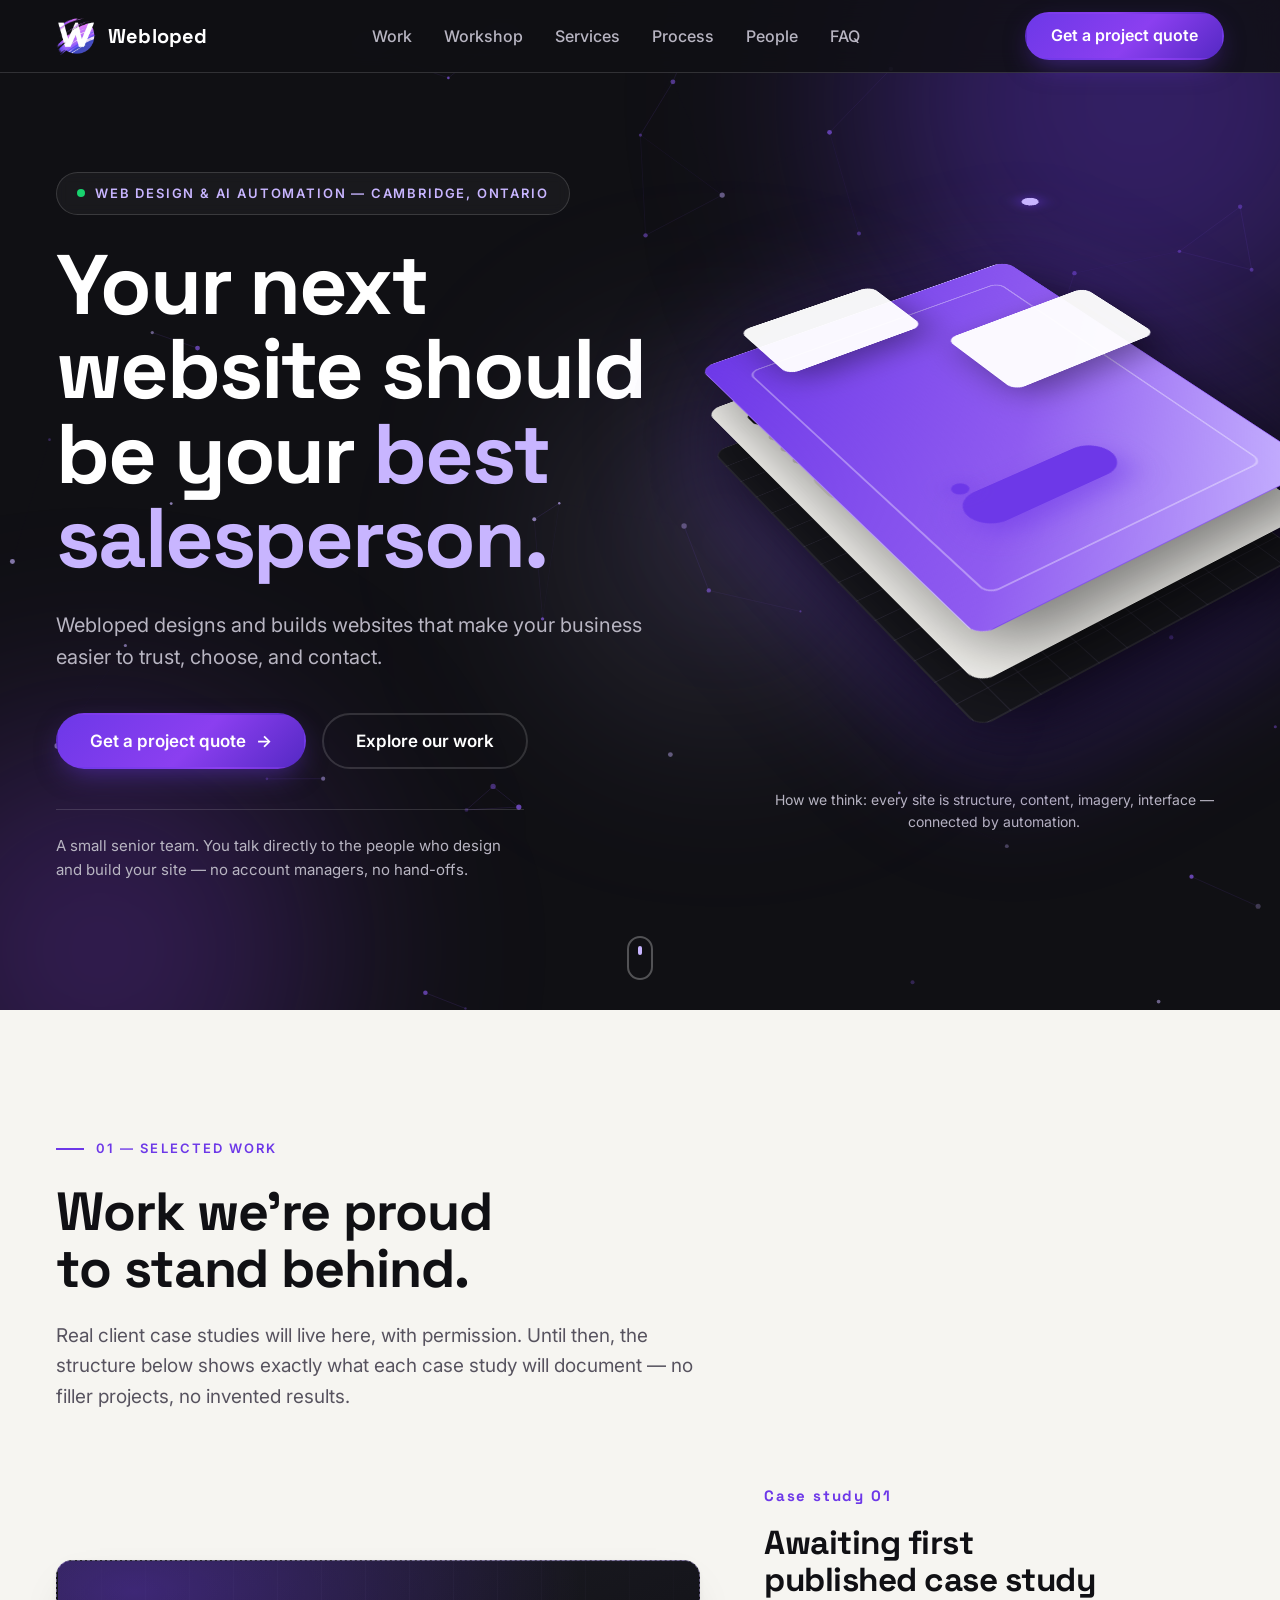
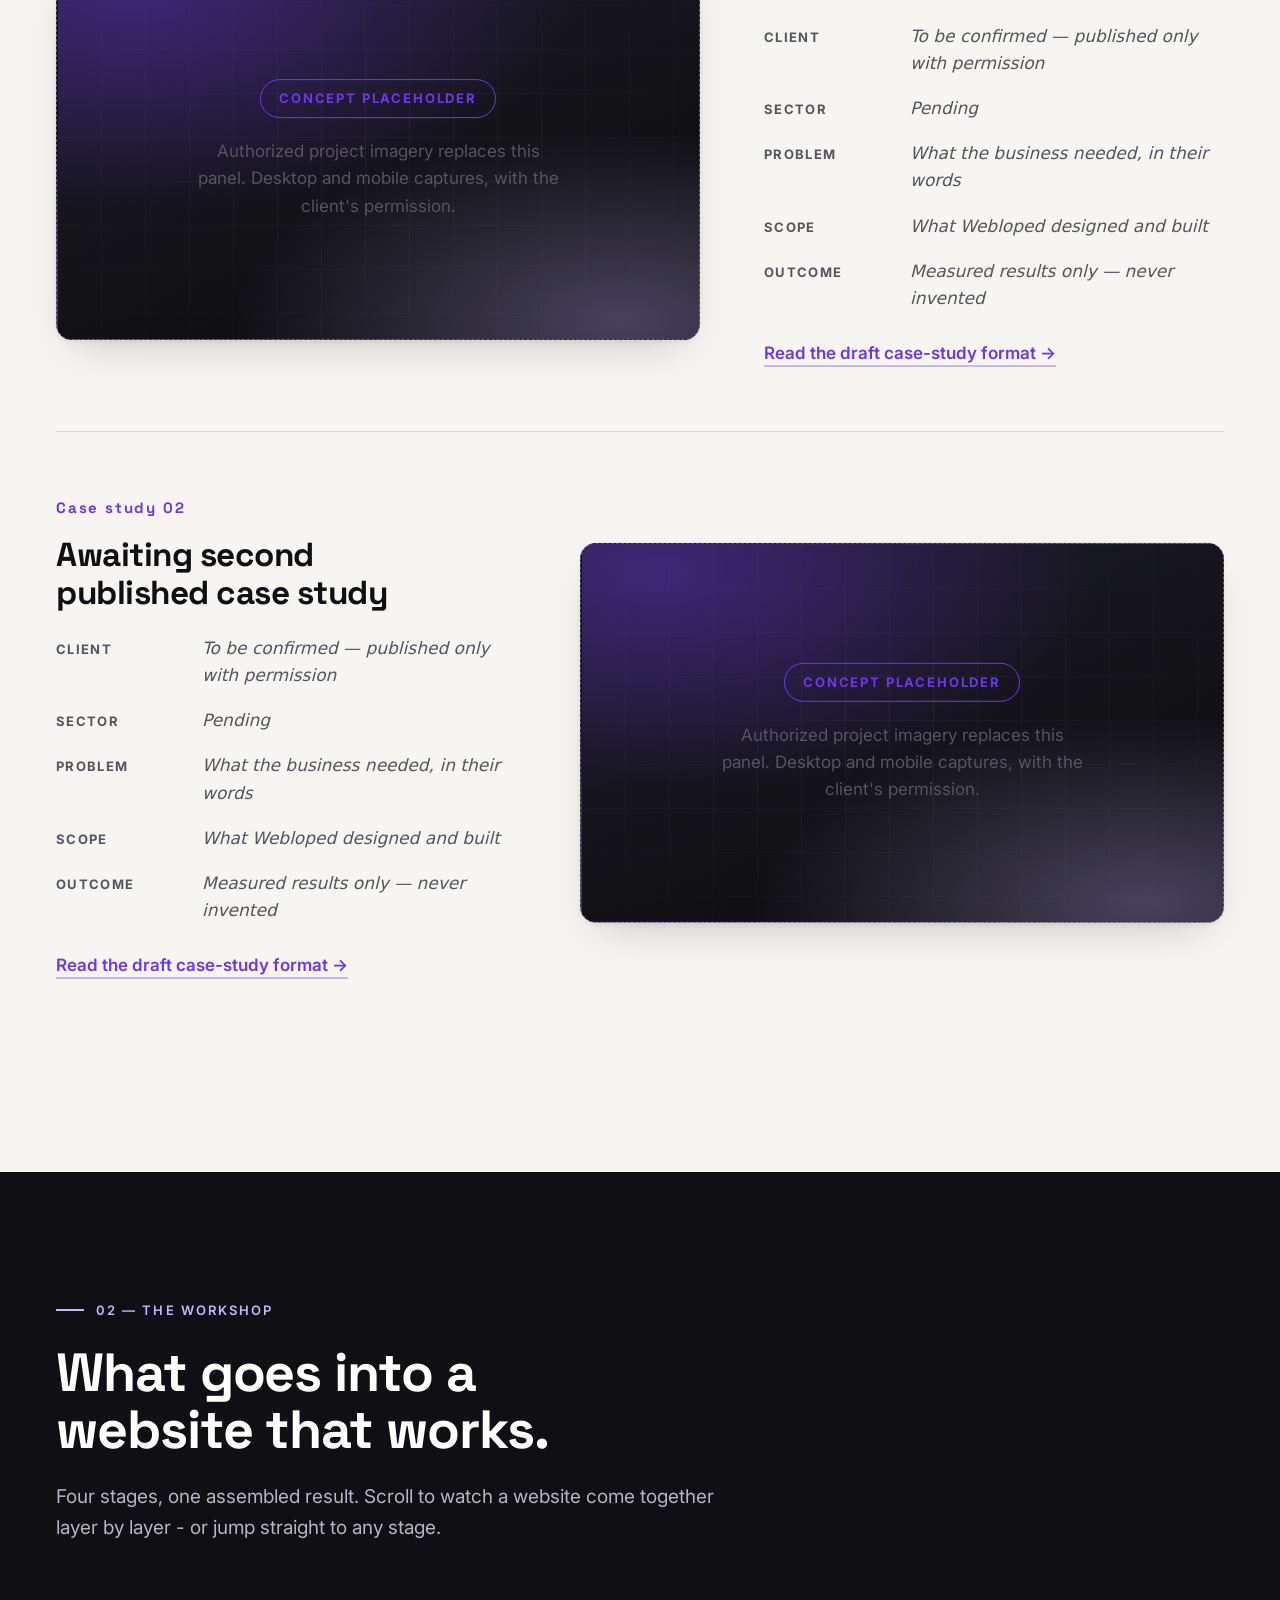
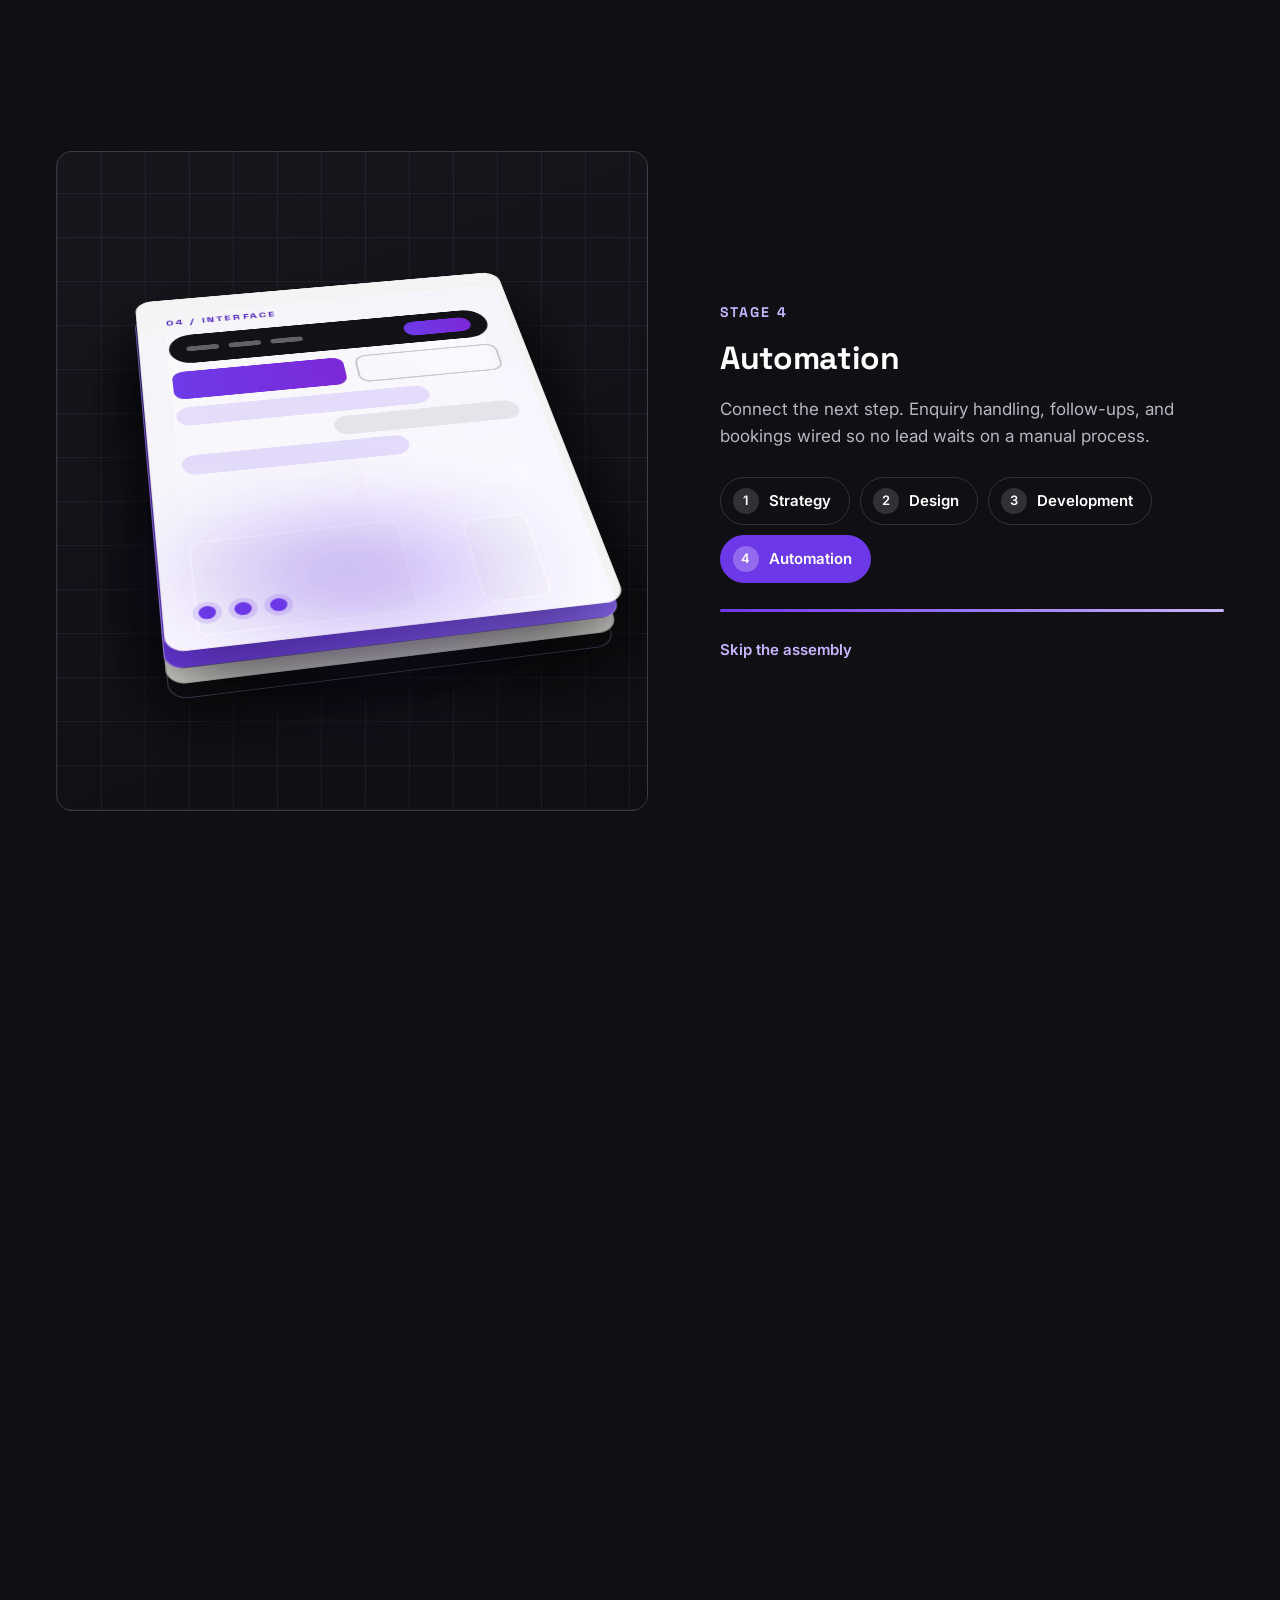
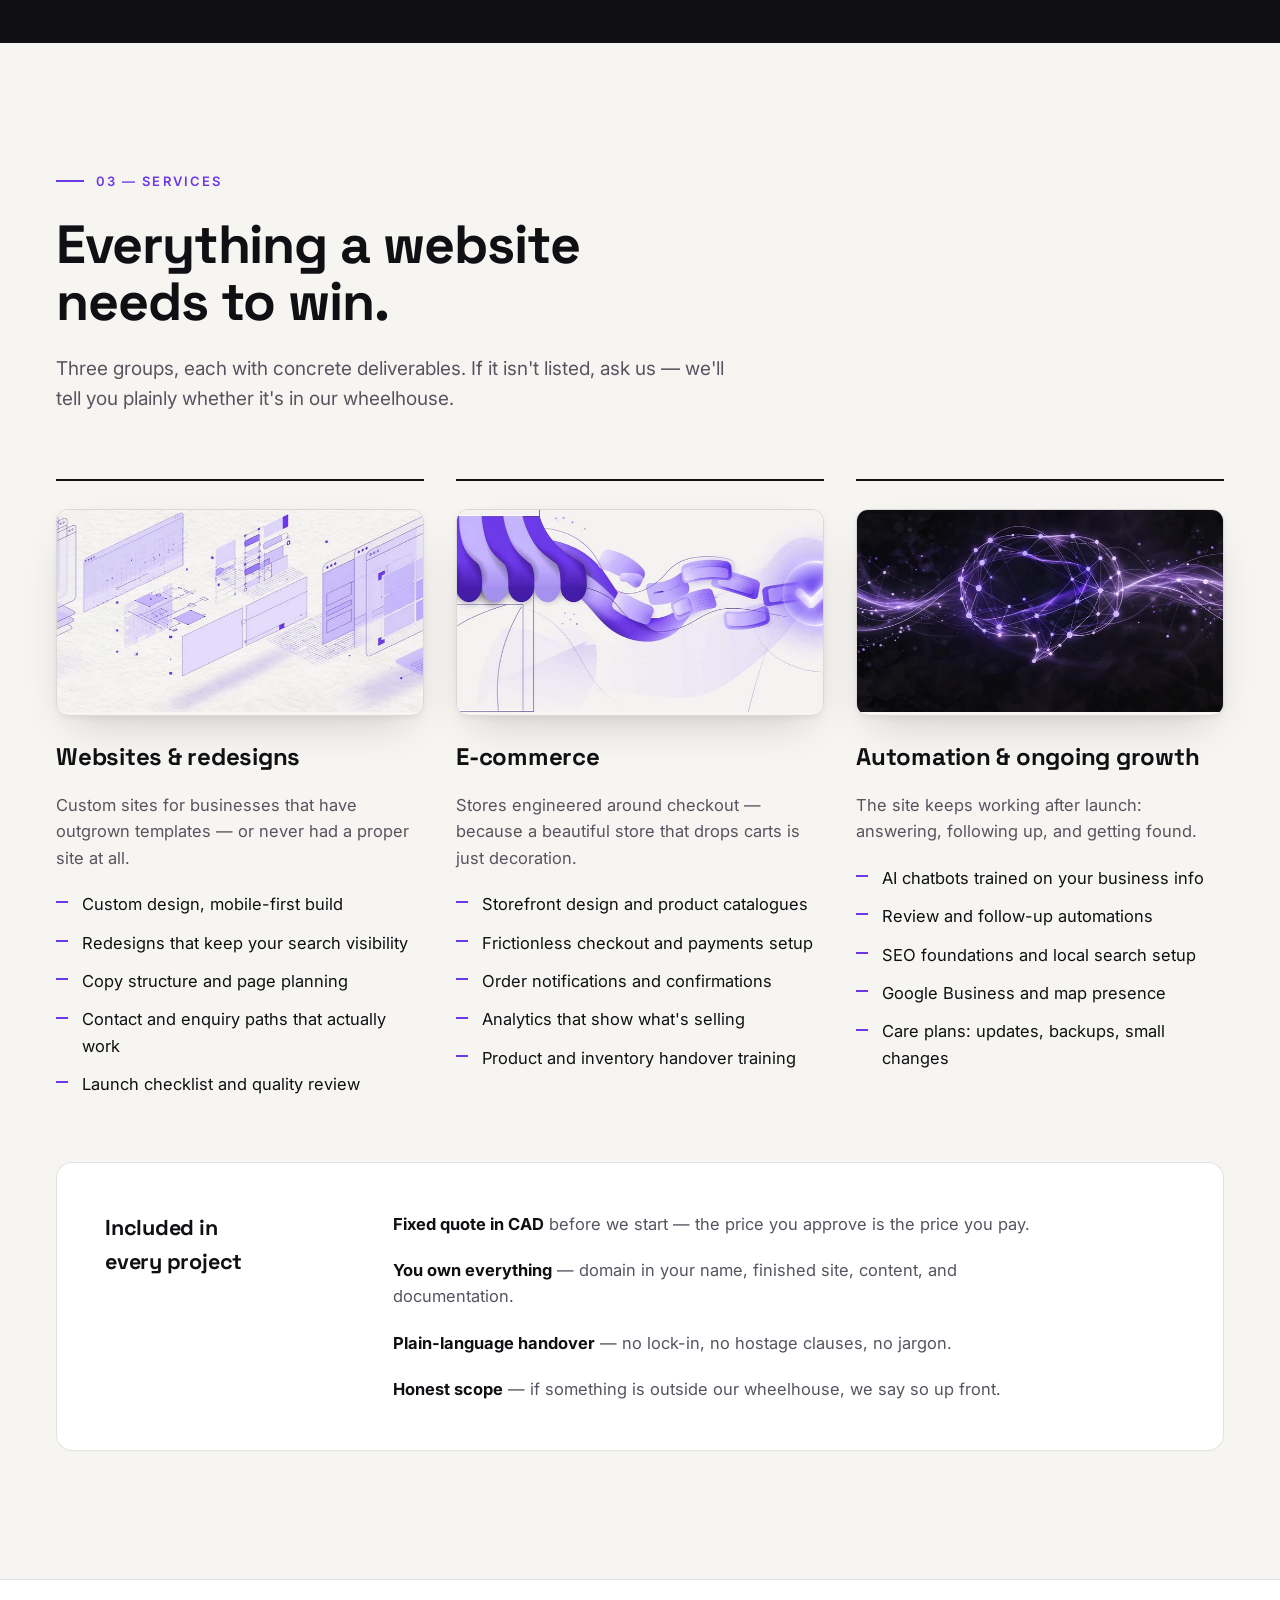
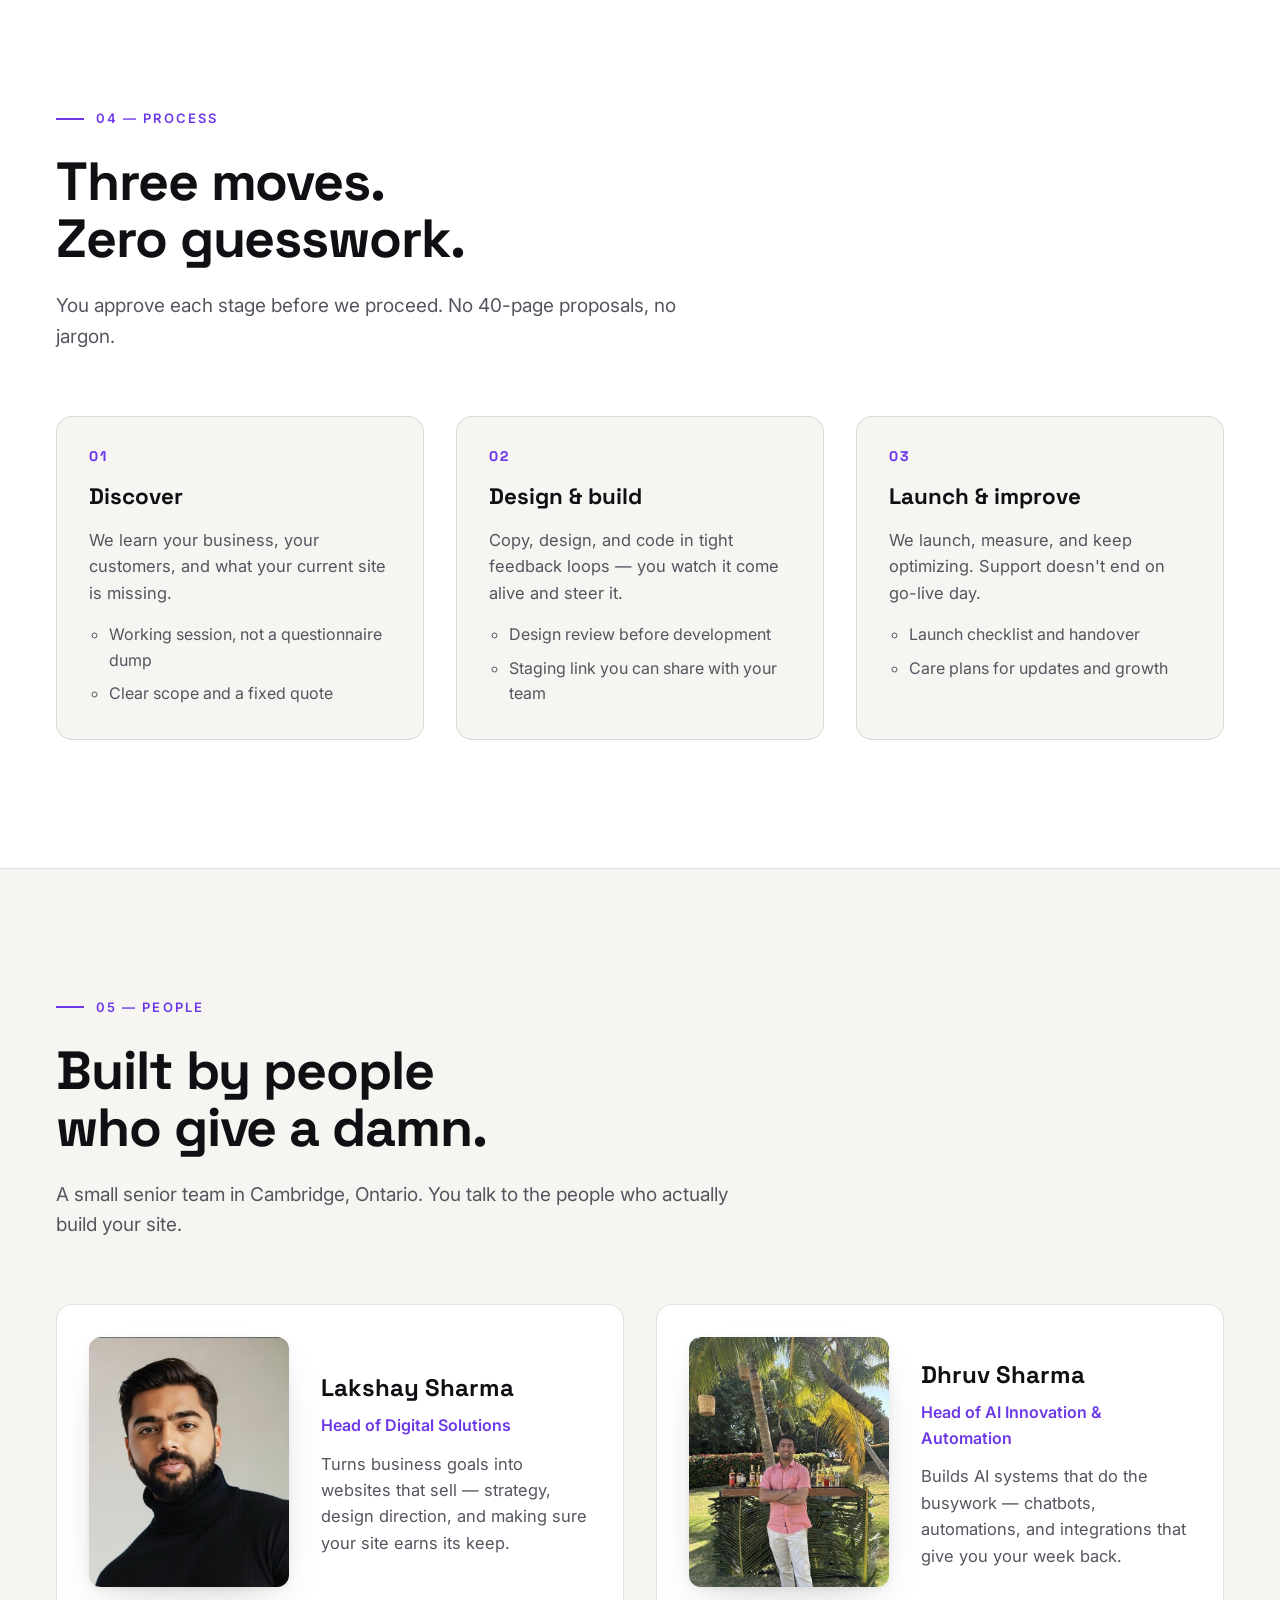
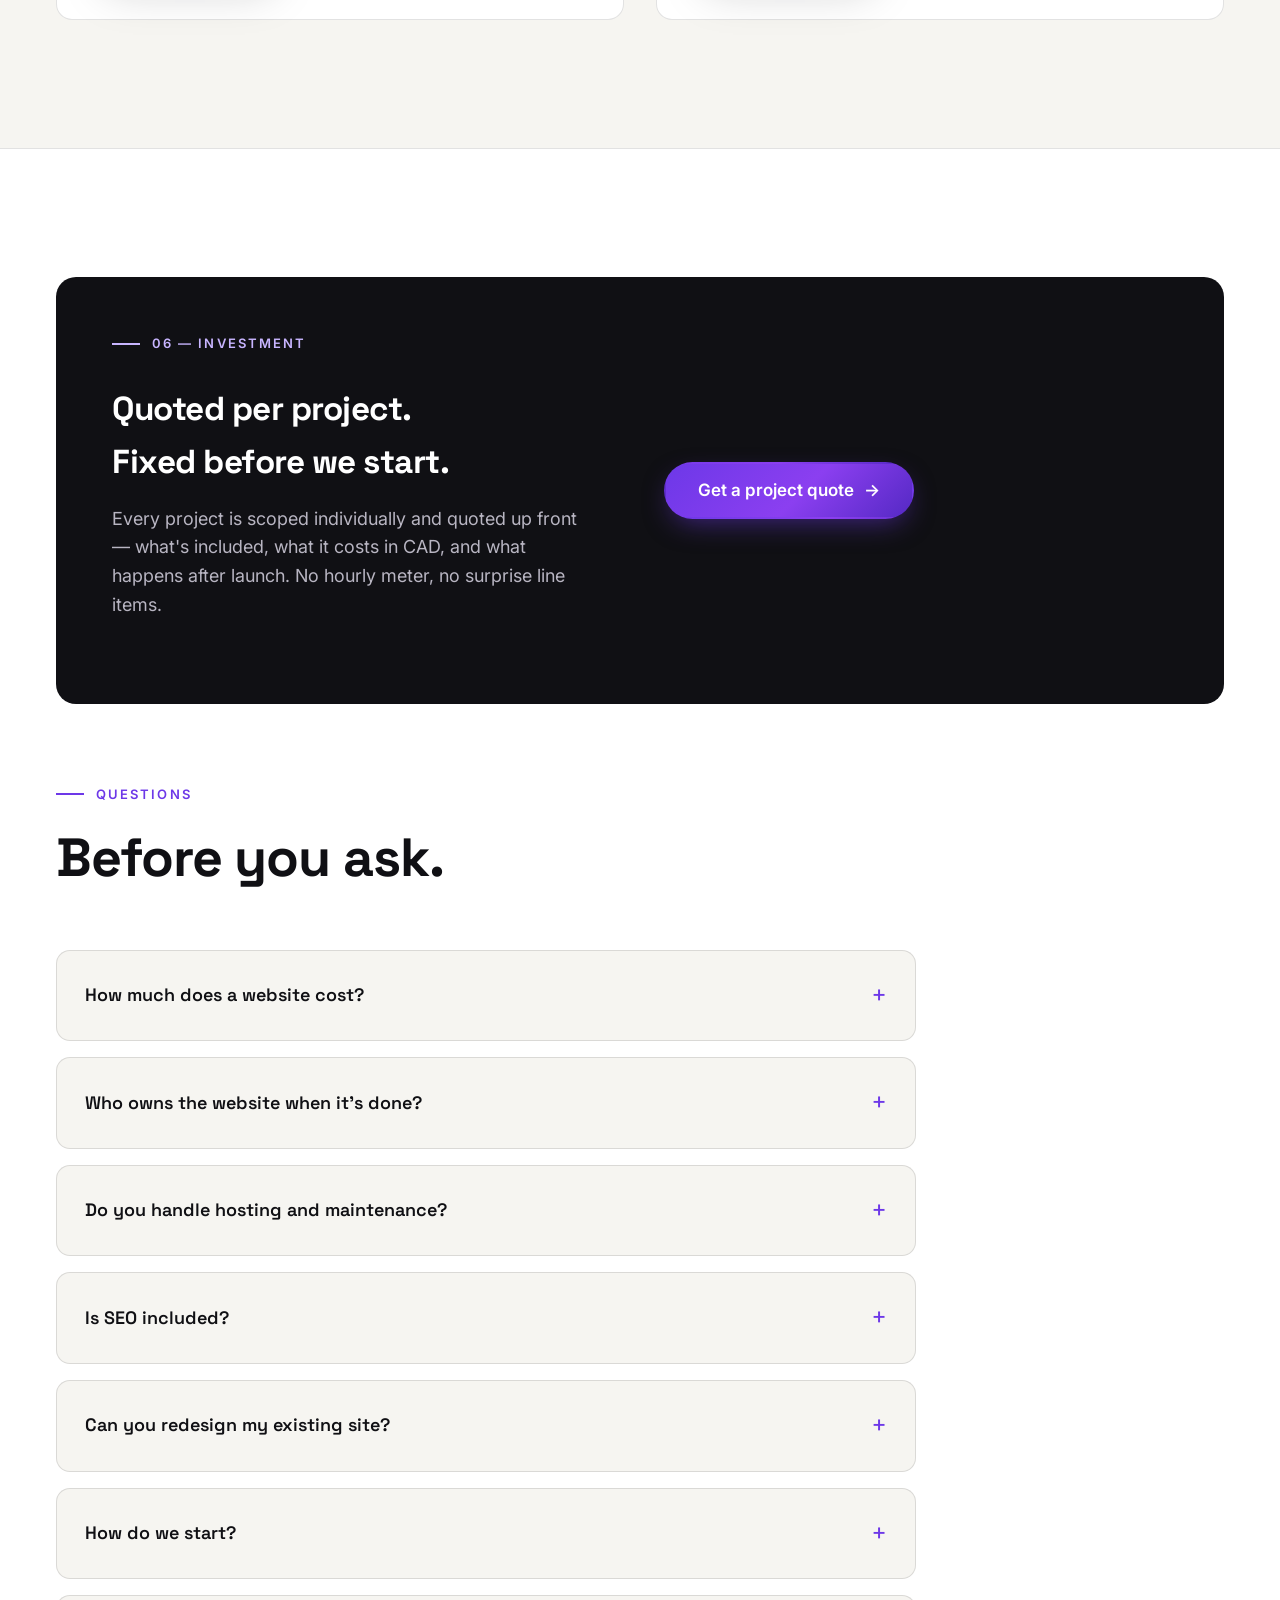
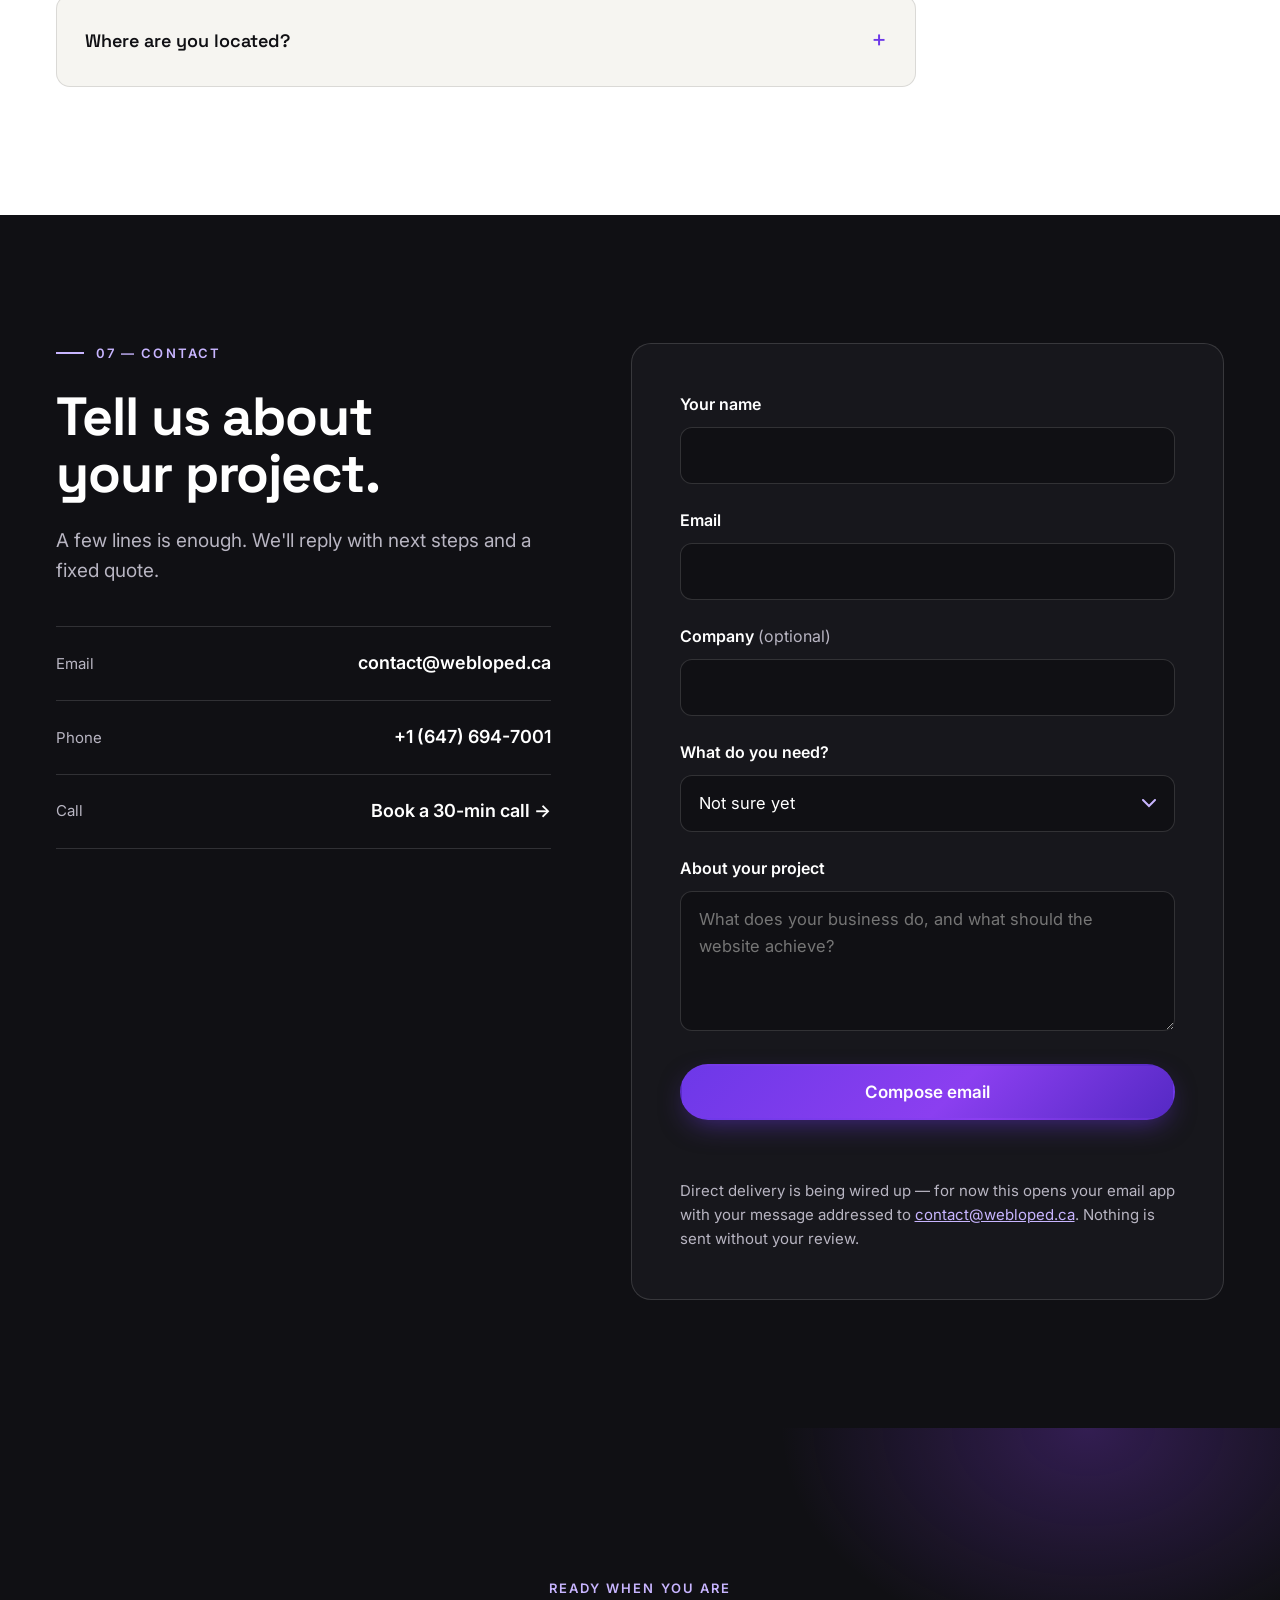
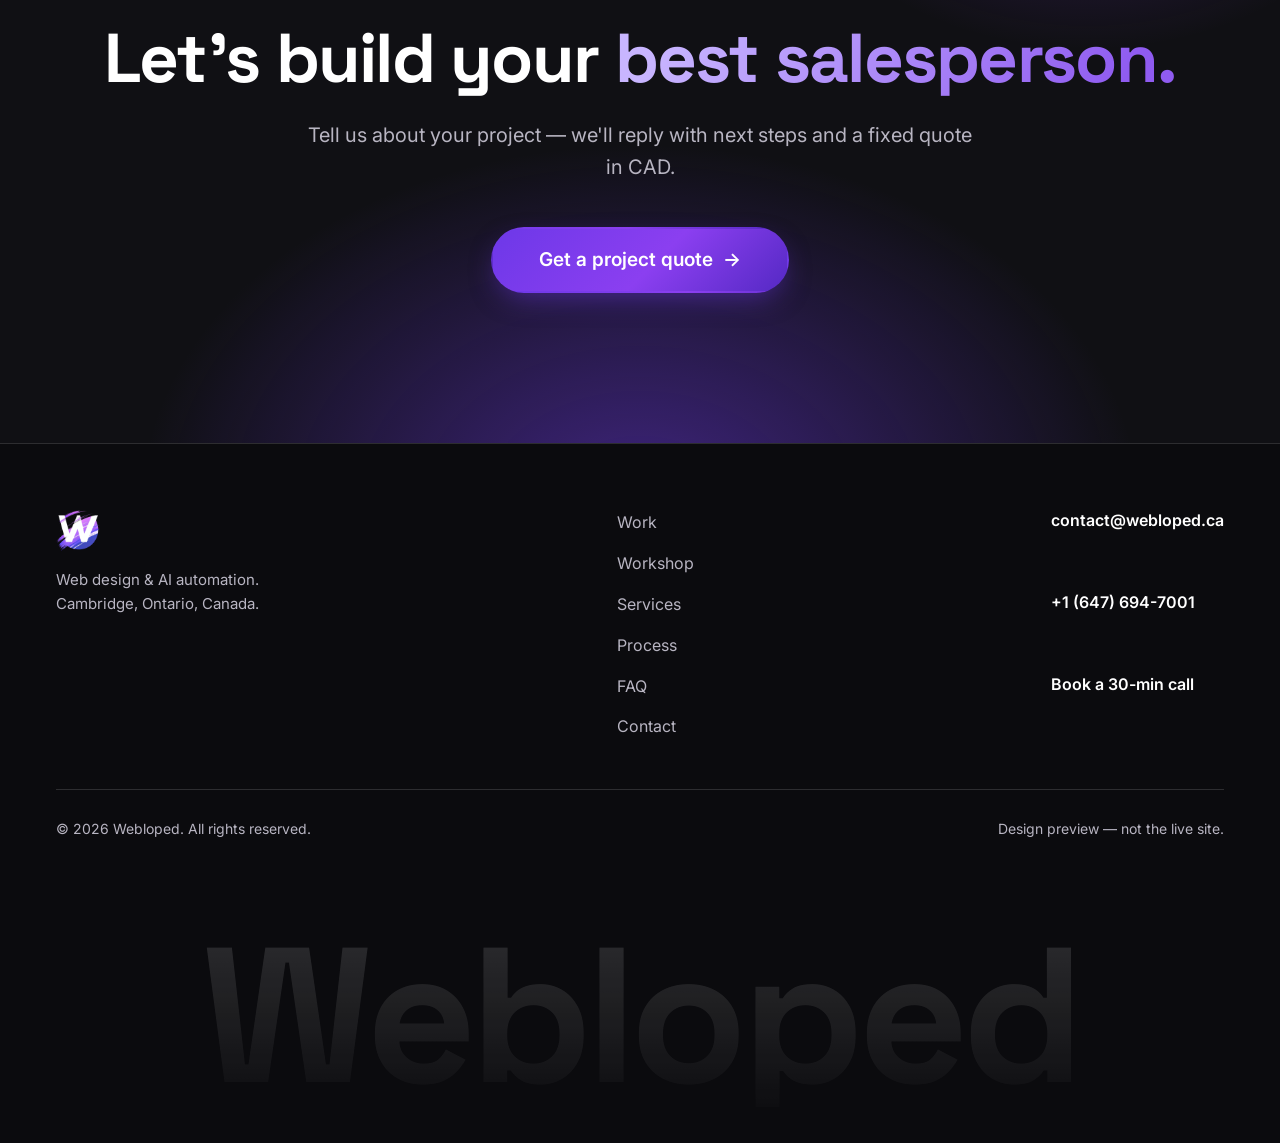
==== commit f94c6526: "Stage 1: Lenis smooth scroll + vanilla parallax driver - Self-hosted Lenis 1.1.18 (autoRaf) for butt" ====
--- a/index.html
+++ b/index.html
@@ -313,7 +313,7 @@
         </div>
         <div class="service-groups">
           <div class="service-group">
-            <img class="service-visual" src="assets/img/service-design.jpg" alt="Abstract illustration of website wireframe layers assembling in 3D" width="800" height="450" loading="lazy">
+            <div class="service-media"><img class="service-visual" src="assets/img/service-design.jpg" alt="Abstract illustration of website wireframe layers assembling in 3D" width="800" height="450" loading="lazy"></div>
             <h3>Websites &amp; redesigns</h3>
             <p>Custom sites for businesses that have outgrown templates — or never had a proper site at all.</p>
             <ul>
@@ -325,7 +325,7 @@
             </ul>
           </div>
           <div class="service-group">
-            <img class="service-visual" src="assets/img/service-commerce.jpg" alt="Abstract illustration of a storefront awning flowing into a checkout with a glowing checkmark" width="800" height="450" loading="lazy">
+            <div class="service-media"><img class="service-visual" src="assets/img/service-commerce.jpg" alt="Abstract illustration of a storefront awning flowing into a checkout with a glowing checkmark" width="800" height="450" loading="lazy"></div>
             <h3>E-commerce</h3>
             <p>Stores engineered around checkout — because a beautiful store that drops carts is just decoration.</p>
             <ul>
@@ -337,7 +337,7 @@
             </ul>
           </div>
           <div class="service-group">
-            <img class="service-visual" src="assets/img/service-automation.jpg" alt="Abstract illustration of glowing network nodes forming a chat bubble on a dark background" width="800" height="450" loading="lazy">
+            <div class="service-media"><img class="service-visual" src="assets/img/service-automation.jpg" alt="Abstract illustration of glowing network nodes forming a chat bubble on a dark background" width="800" height="450" loading="lazy"></div>
             <h3>Automation &amp; ongoing growth</h3>
             <p>The site keeps working after launch: answering, following up, and getting found.</p>
             <ul>
@@ -596,5 +596,7 @@
   </footer>
 
   <script src="js/main.js" defer></script>
+  <script src="assets/vendor/lenis.min.js" defer></script>
+  <script src="js/motion.js" defer></script>
 </body>
 </html>
--- a/css/style.css
+++ b/css/style.css
@@ -25,6 +25,13 @@
 
 html { scroll-behavior: smooth; }
 
+/* ---------- Stage 1: Lenis smooth-scroll base ---------- */
+html.lenis, html.lenis body { height: auto; }
+.lenis.lenis-smooth { scroll-behavior: auto !important; }
+.lenis.lenis-smooth [data-lenis-prevent] { overscroll-behavior: contain; }
+.lenis.lenis-stopped { overflow: hidden; }
+html.lenis-on { scroll-behavior: auto; }
+
 body {
   margin: 0;
   font-family: var(--font-body);
@@ -304,9 +311,17 @@
   display: flex; flex-direction: column; gap: 8px;
 }
 .service-group h3 { font-size: 1.5rem; letter-spacing: -0.01em; margin-bottom: 8px; }
+.service-media {
+  overflow: hidden; border-radius: 12px; border: 1px solid var(--line-light);
+  margin-bottom: 14px; aspect-ratio: 16 / 9;
+  box-shadow: var(--shadow-card);
+  transition: box-shadow 300ms ease;
+}
 .service-visual {
-  width: 100%; aspect-ratio: 16 / 9; object-fit: cover; display: block;
-  border-radius: 12px; border: 1px solid var(--line-light); margin-bottom: 14px;
+  width: 100%; height: 100%; object-fit: cover; display: block;
+  scale: 1.16; /* headroom for the scrubbed parallax drift */
+  transition: scale 500ms cubic-bezier(0.16, 0.7, 0.2, 1);
+  will-change: transform;
 }
 .service-group > p { color: var(--muted-light); font-size: 16.5px; margin: 0 0 12px; }
 .service-group ul { margin: 0; padding: 0; list-style: none; display: grid; gap: 12px; }
@@ -920,11 +935,10 @@
 /* ---------- depth & hover systems ---------- */
 .service-group { transition: transform 260ms ease; }
 .service-group:hover { transform: translateY(-6px); }
-.service-visual {
-  transition: transform 500ms cubic-bezier(0.16, 0.7, 0.2, 1), box-shadow 300ms ease;
-  box-shadow: var(--shadow-card);
-}
-.service-group:hover .service-visual { transform: scale(1.035); box-shadow: var(--shadow-lift); }
+/* Hover zoom uses the independent `scale` property so it composes with the
+   scroll parallax (transform) instead of fighting it. */
+.service-group:hover .service-media { box-shadow: var(--shadow-lift); }
+.service-group:hover .service-visual { scale: 1.22; }
 
 .work-block { transition: transform 260ms ease; }
 .work-block:hover { transform: translateY(-4px); }
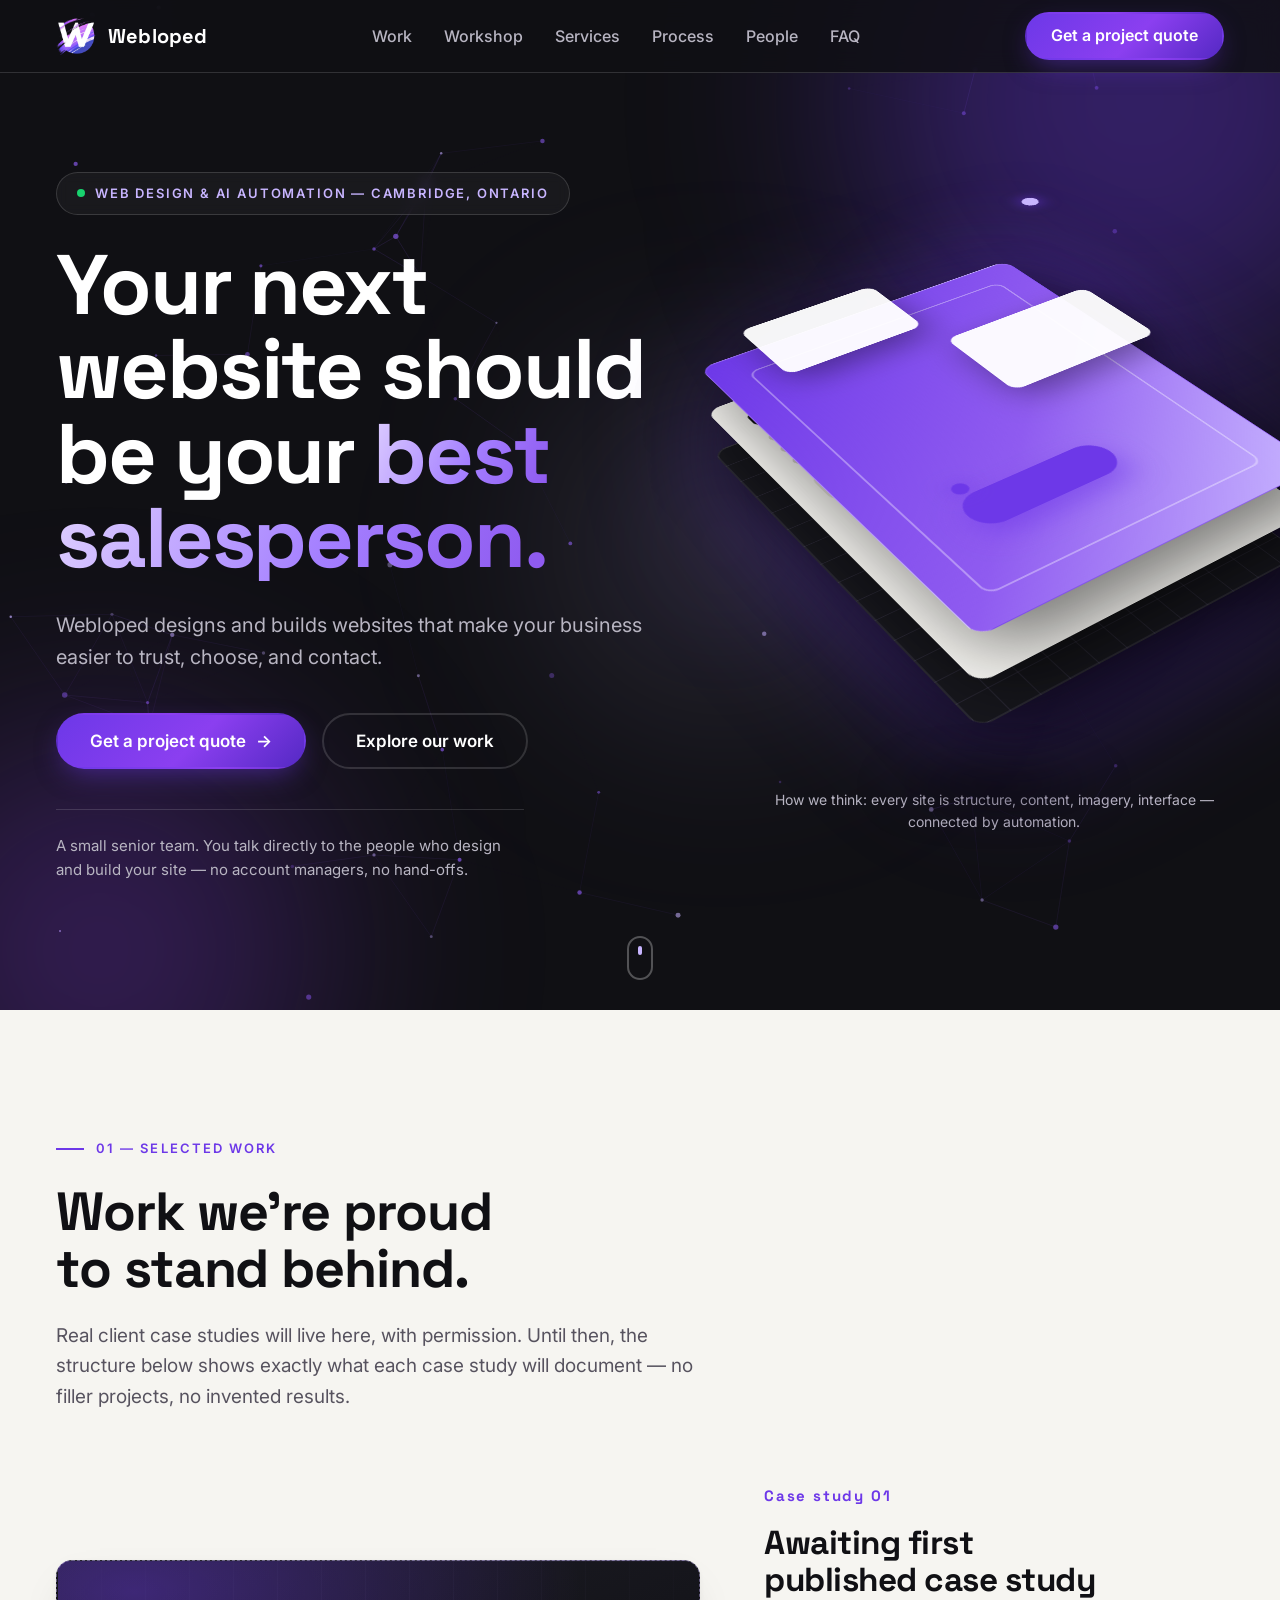
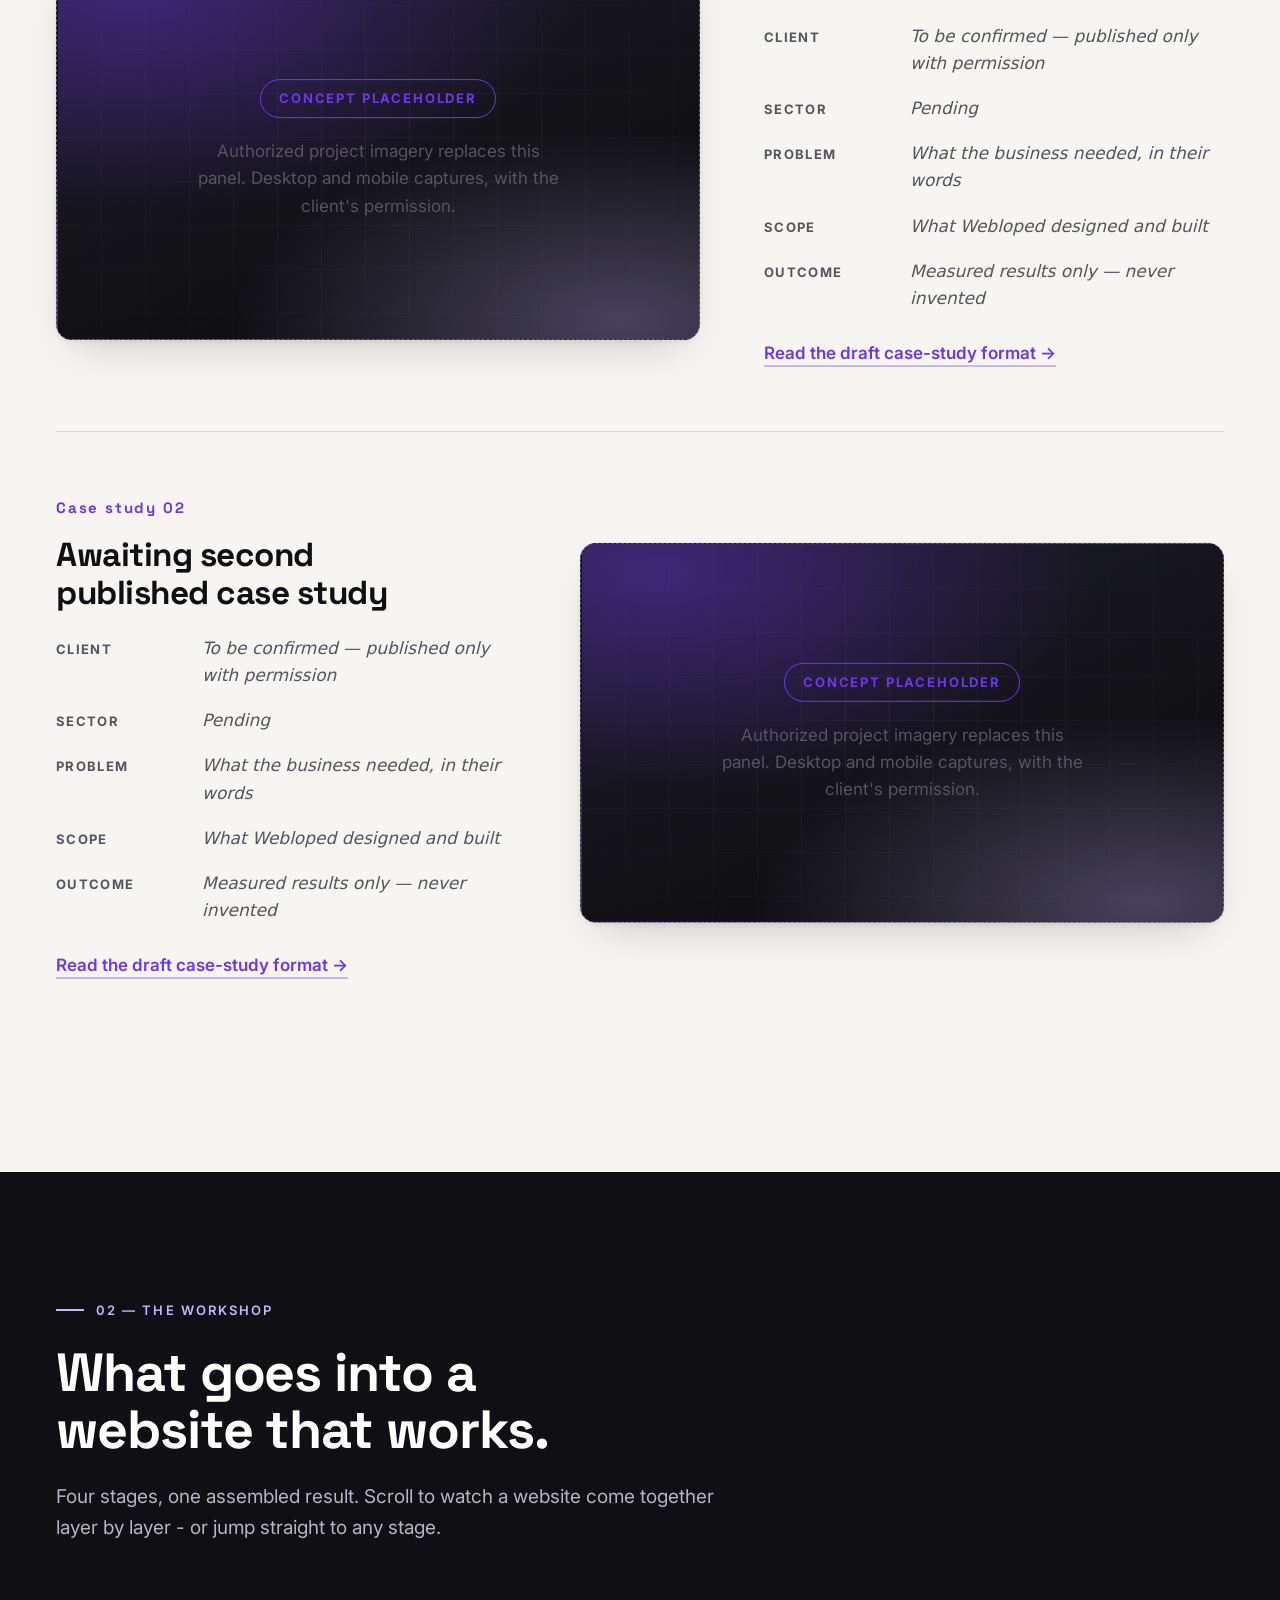
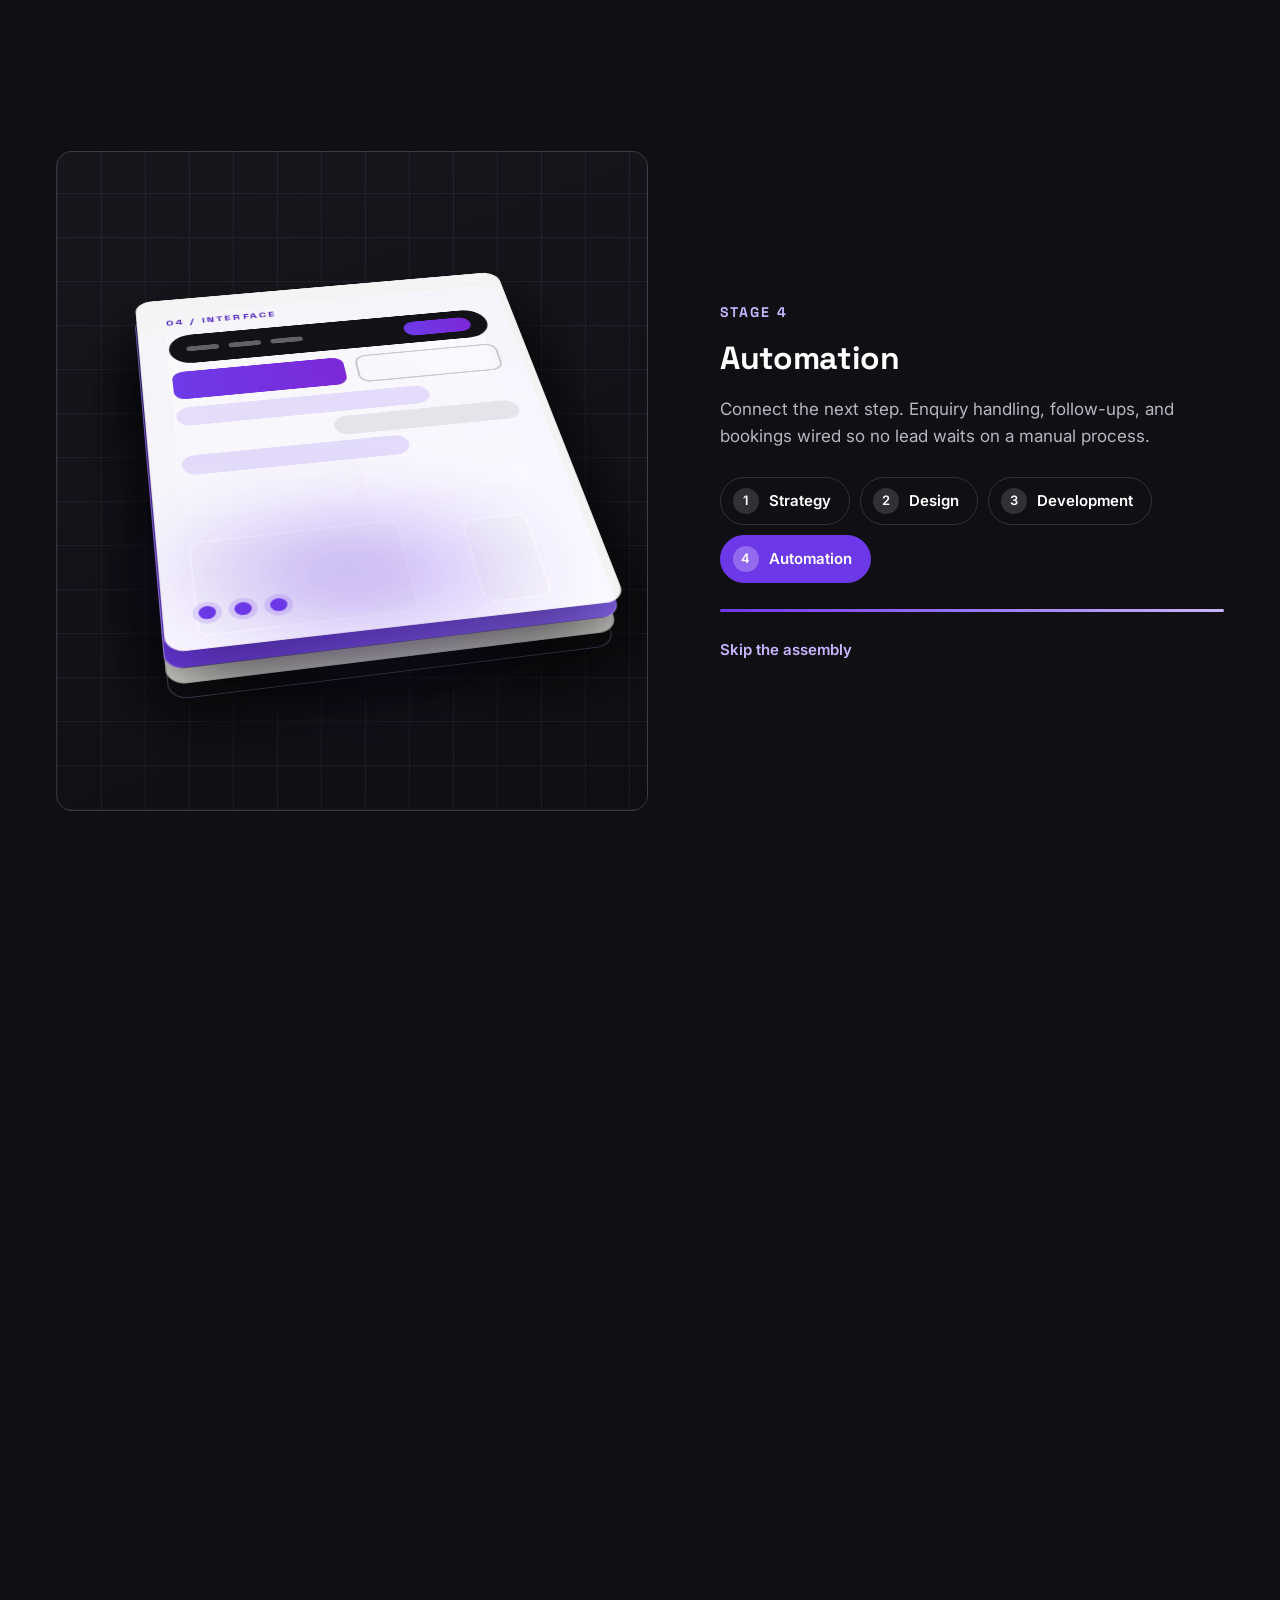
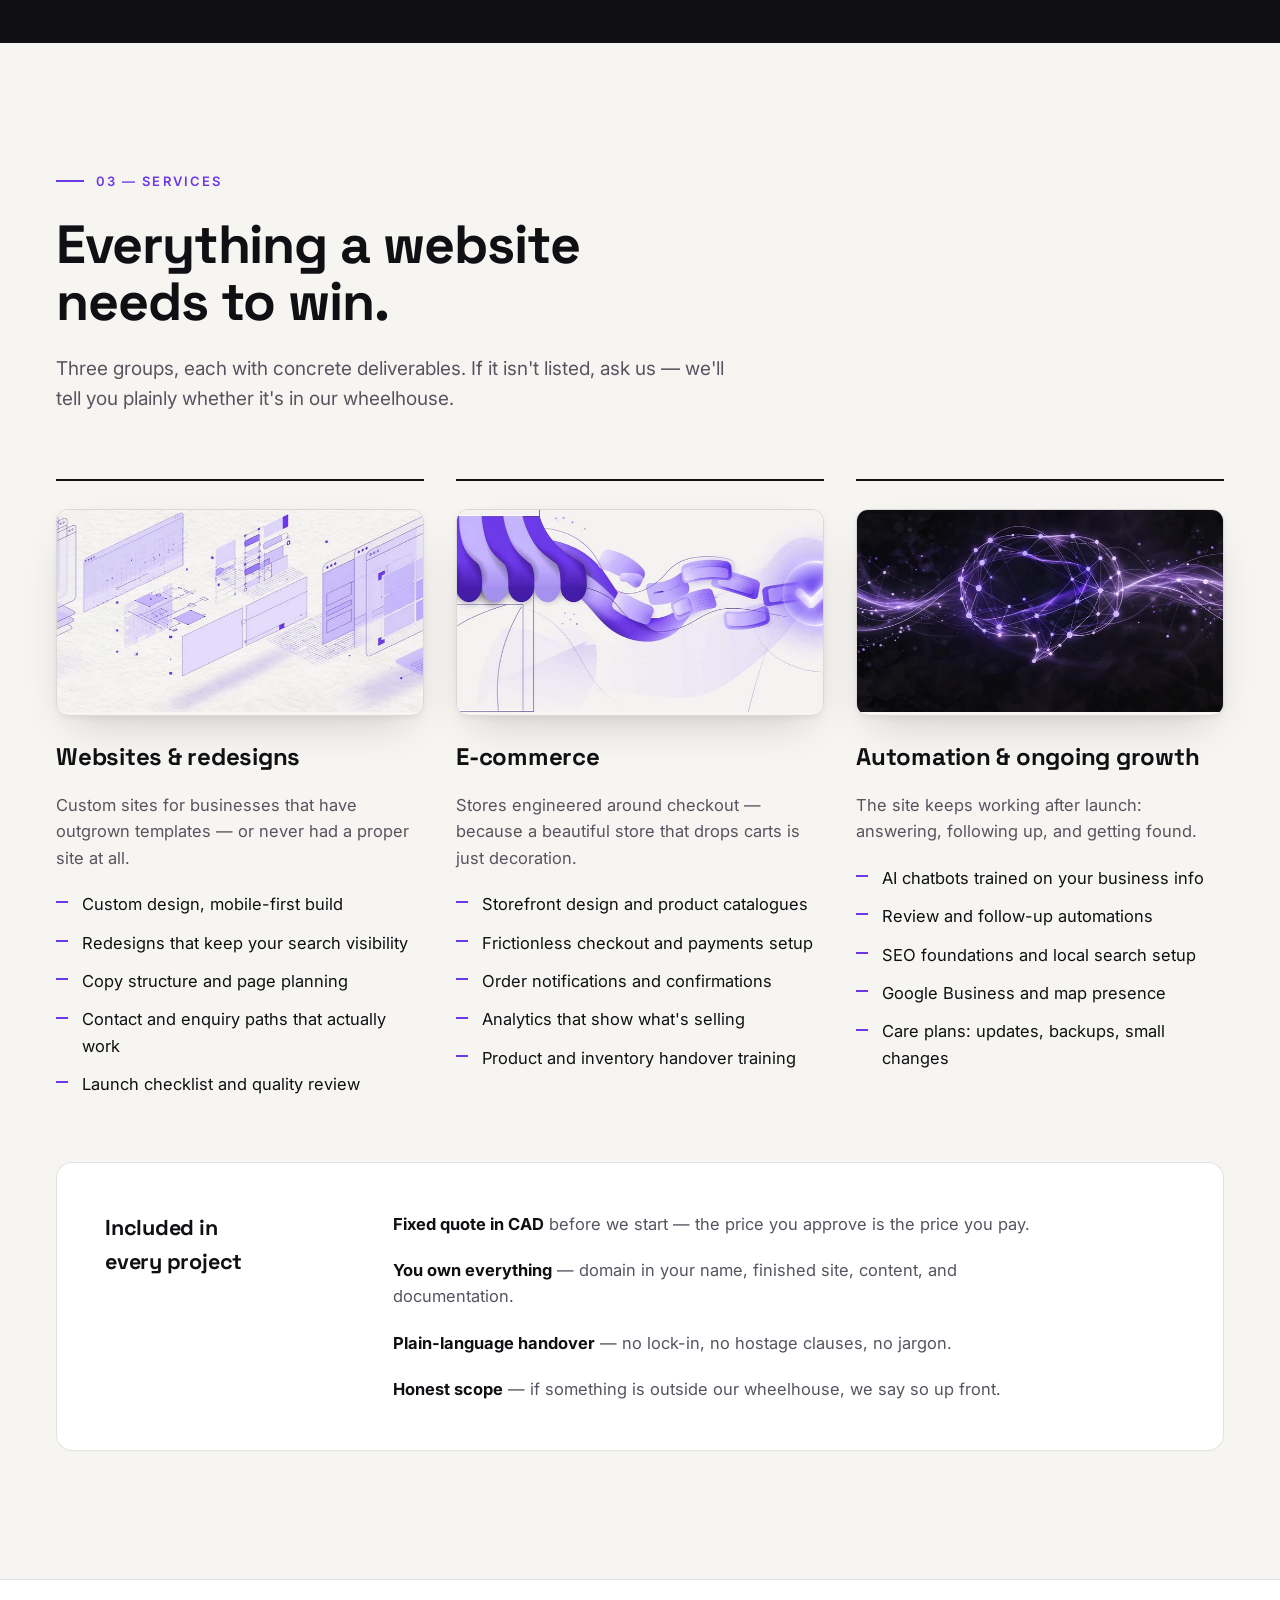
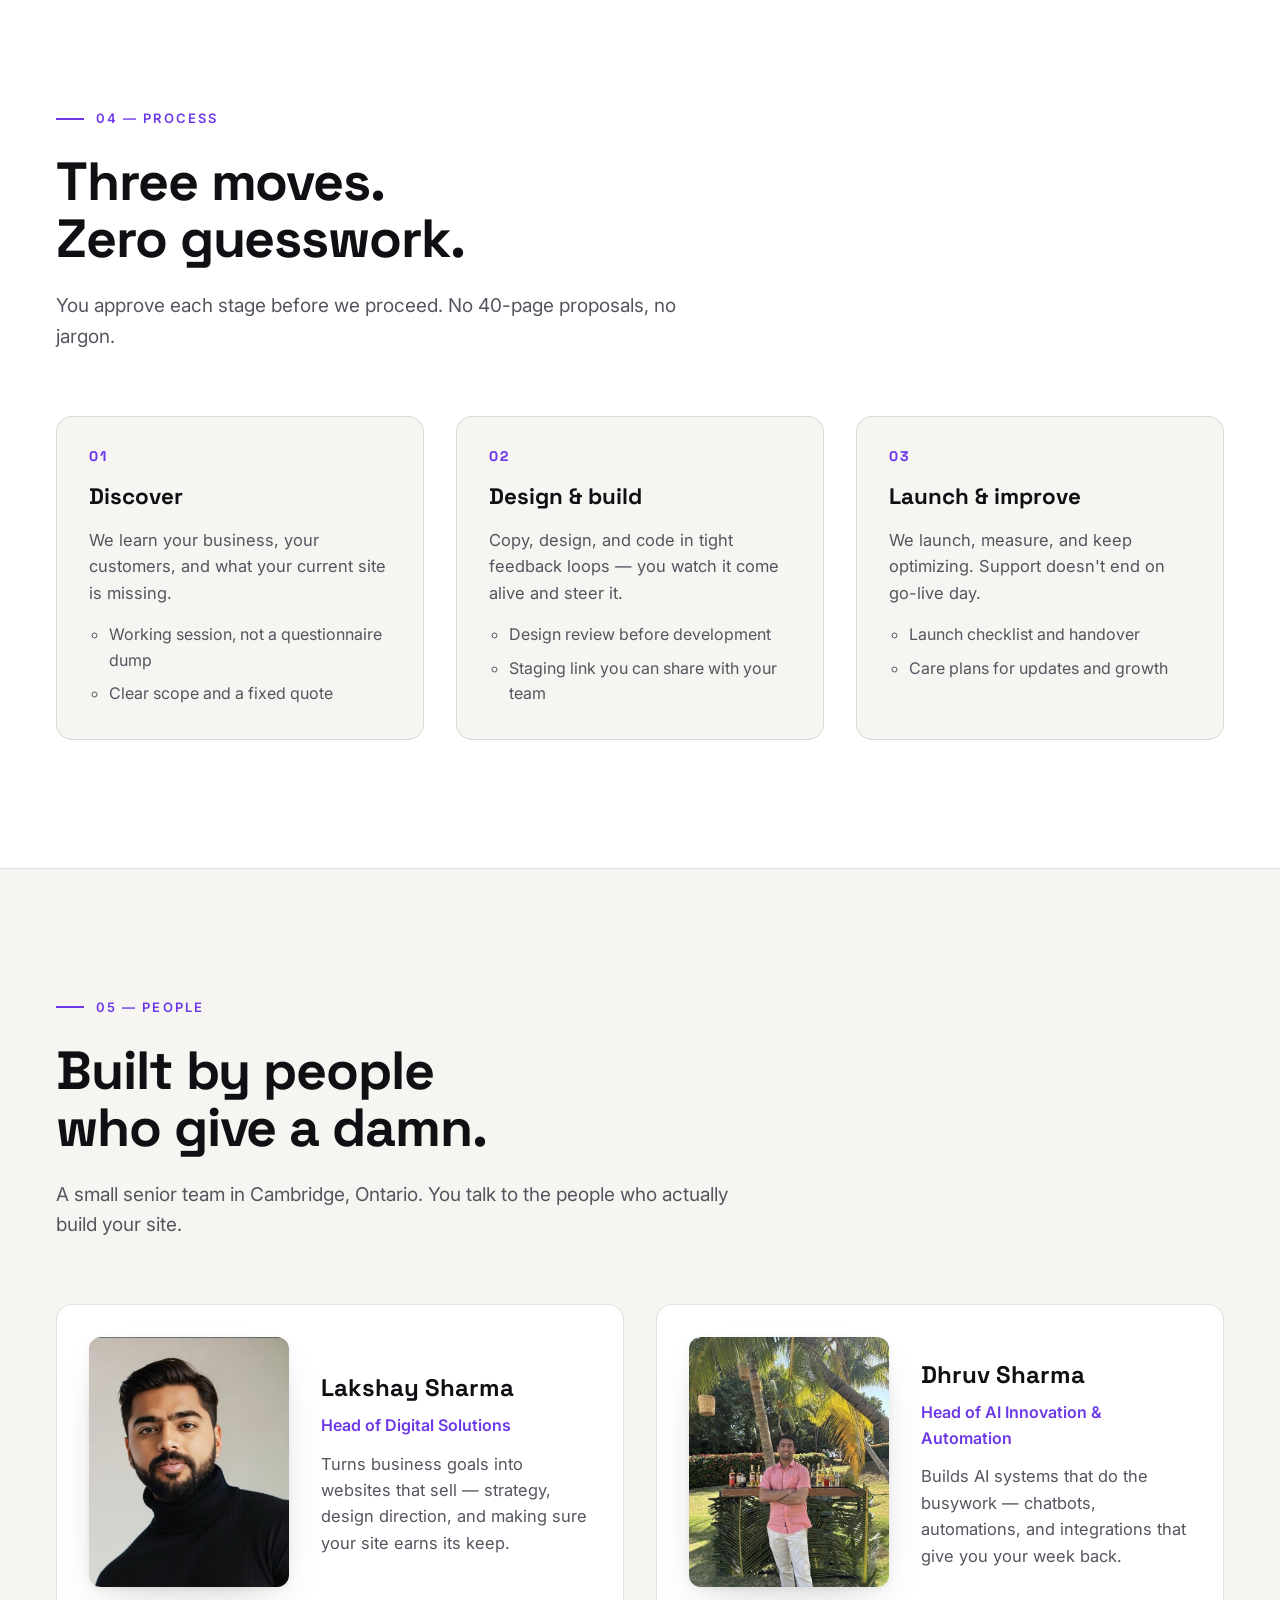
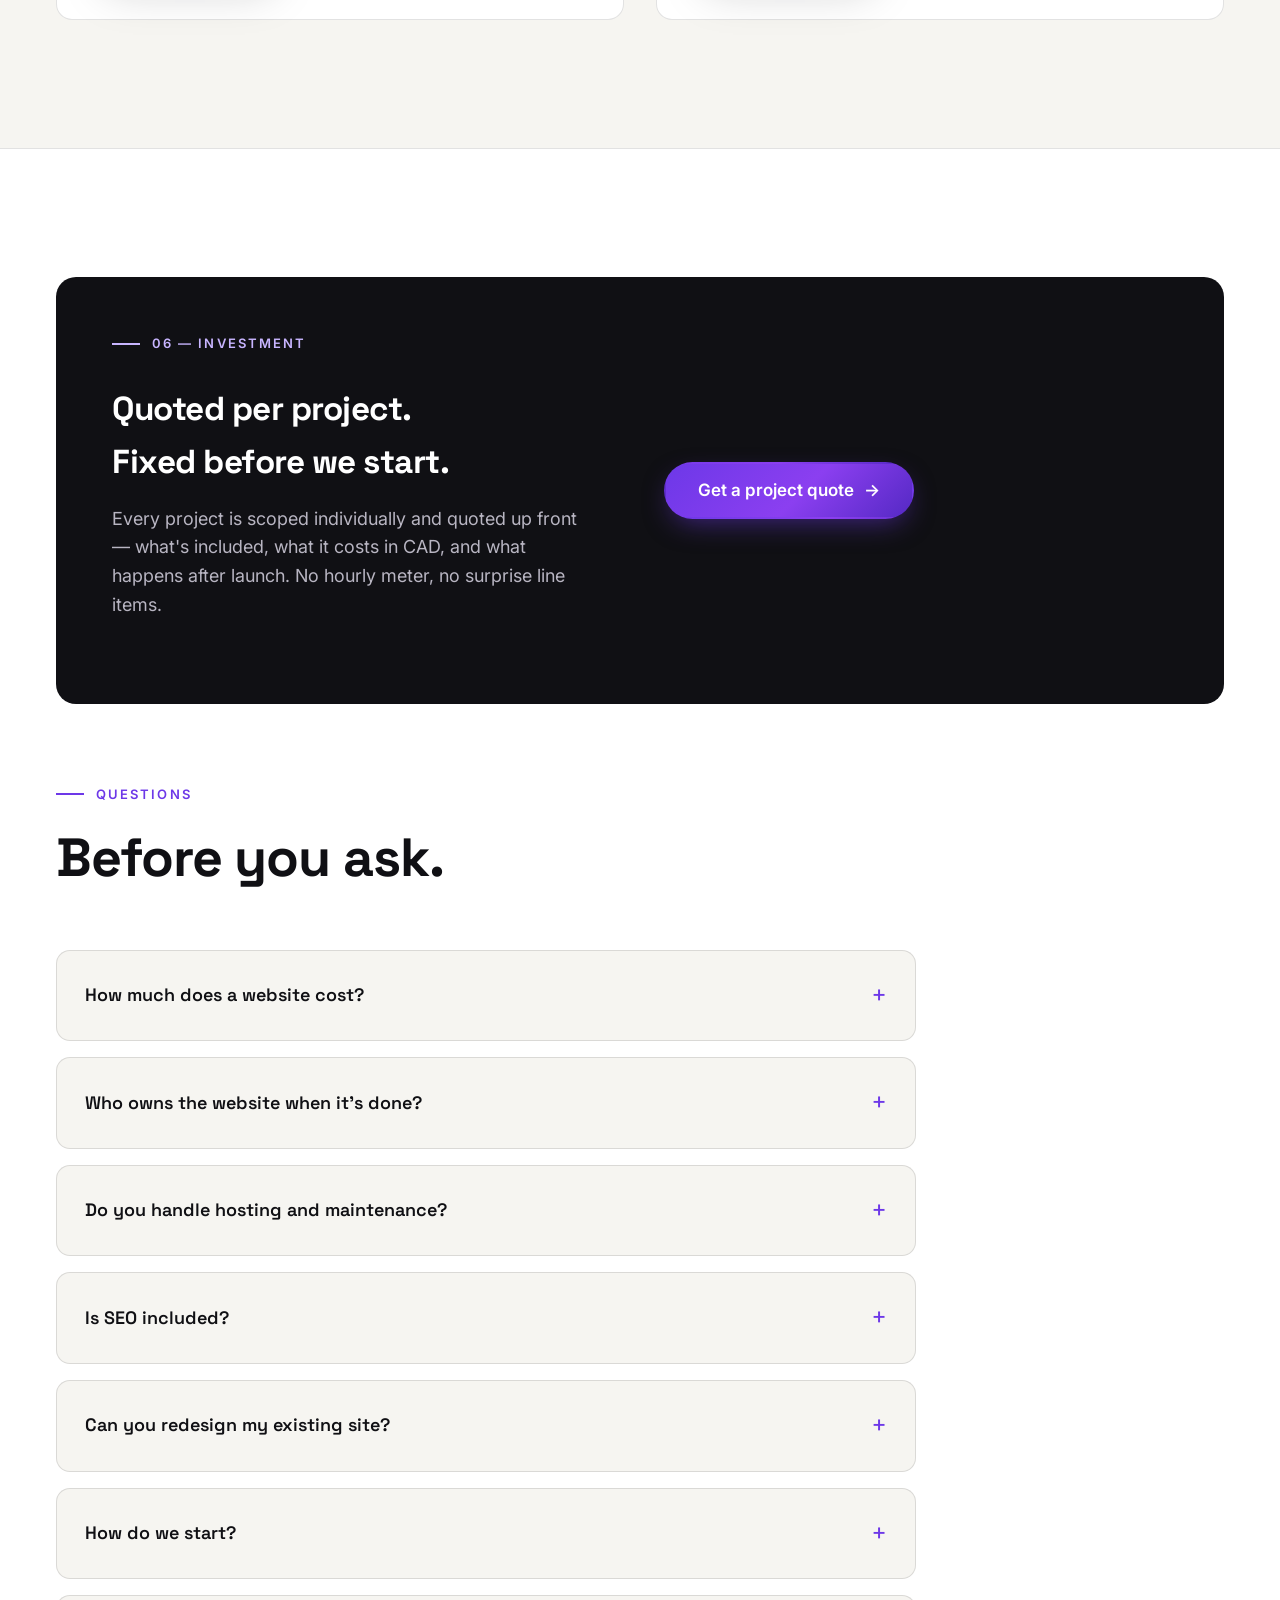
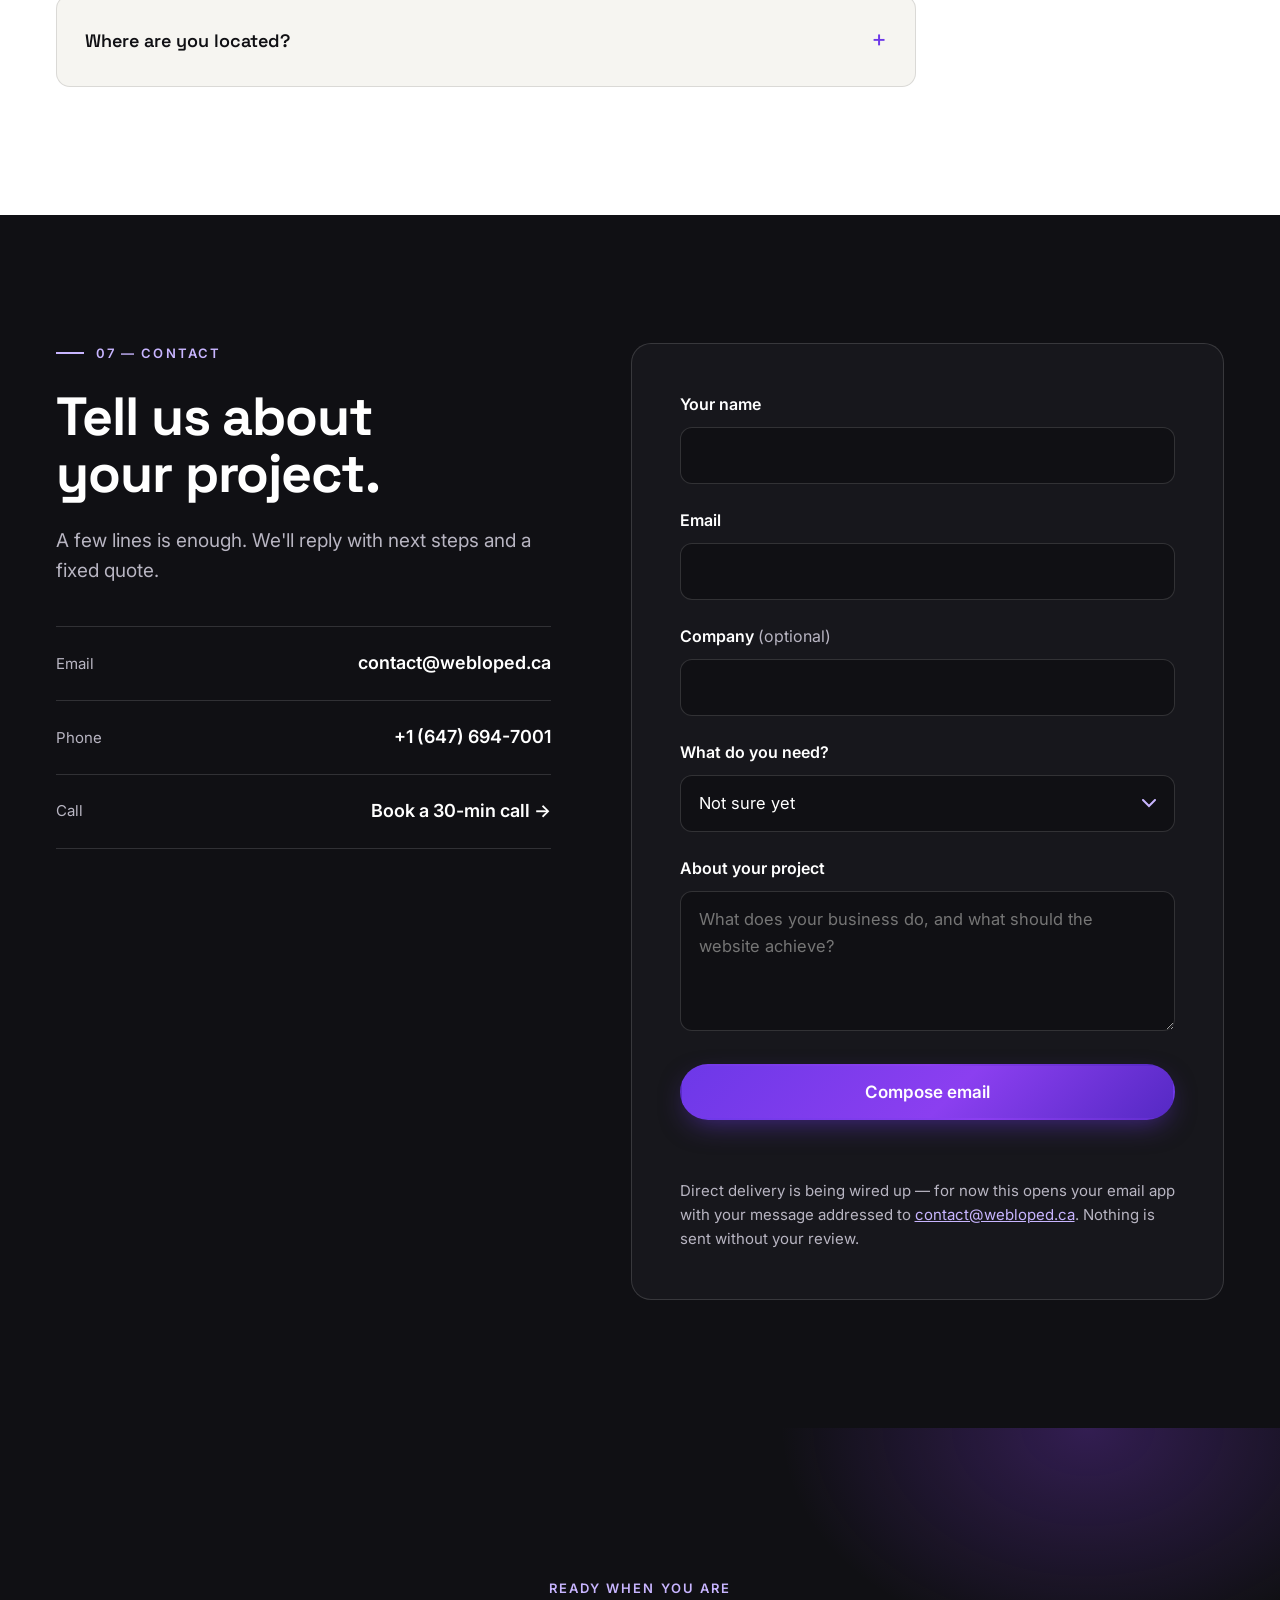
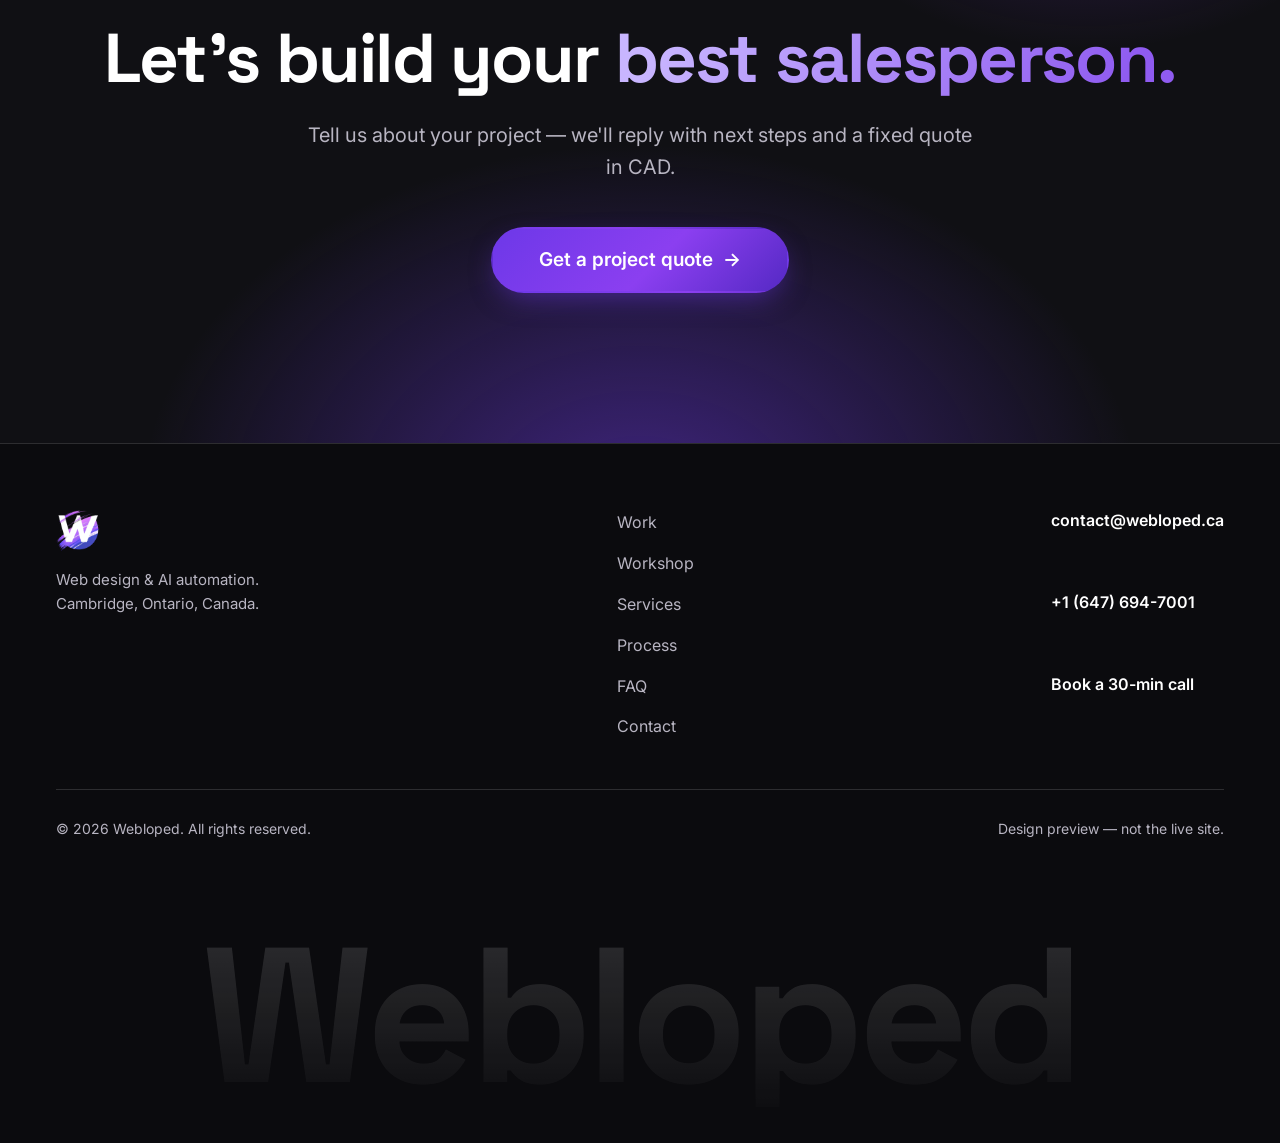
==== commit 04587eac: "Stage 1: Lenis smooth scroll + vanilla parallax driver - Self-hosted Lenis 1.1.18 (autoRaf) for butt" ====
--- a/index.html
+++ b/index.html
@@ -43,6 +43,15 @@
   <link rel="preconnect" href="https://fonts.gstatic.com" crossorigin>
   <link href="https://fonts.googleapis.com/css2?family=Inter:wght@400;500;600;700&family=Space+Grotesk:wght@500;600;700&display=swap" rel="stylesheet">
   <link rel="stylesheet" href="css/style.css">
+  <script>
+    // Lift-veil on load: covers first paint so the hero entrance plays behind
+    // a rising curtain. Skipped under reduced motion; no-JS never adds it.
+    try {
+      if (window.matchMedia("(prefers-reduced-motion: no-preference)").matches) {
+        document.documentElement.classList.add("veiled");
+      }
+    } catch (e) {}
+  </script>
 </head>
 <body>
   <a class="skip-link" href="#main">Skip to content</a>
--- a/css/style.css
+++ b/css/style.css
@@ -758,8 +758,8 @@
   }
 }
 @keyframes posterDrift {
-  0%, 100% { transform: rotateX(52deg) rotateZ(-36deg); }
-  50% { transform: rotateX(47deg) rotateZ(-31deg) translateZ(18px); }
+  0%, 100% { transform: rotateX(calc(52deg + var(--tx, 0deg))) rotateZ(calc(-36deg + var(--tz, 0deg))); }
+  50% { transform: rotateX(calc(47deg + var(--tx, 0deg))) rotateZ(calc(-31deg + var(--tz, 0deg))) translateZ(18px); }
 }
 @keyframes signalDraw {
   0% { stroke-dashoffset: 920; opacity: 0; }
@@ -1012,3 +1012,40 @@
   .cta-band { padding: 90px 0; }
   .footer-word { margin-top: 48px; }
 }
+
+/* ================= v4 polish — Stage 2: hero elevation =================
+   Load veil, gradient headline accent, poster lighting (aura + ground
+   shadow + rim light), and cursor-follow tilt on the poster.
+   Vanilla only; everything gated behind no-preference. */
+
+/* Load veil: covers first paint, lifts to reveal the entrance. */
+.veiled .veil { opacity: 1; pointer-events: auto; }
+
+/* Headline accent: gradient instead of flat lilac. */
+.hero h1 .accent {
+  background: linear-gradient(115deg, #d9c8ff 5%, #a47fff 55%, #8f5bf0 95%);
+  -webkit-background-clip: text; background-clip: text;
+  color: transparent;
+}
+
+/* Poster lighting: violet aura behind the stack, soft ground shadow. */
+.hero-visual { position: relative; }
+.hero-visual::before {
+  content: ""; position: absolute; inset: -12% -20%;
+  background: radial-gradient(48% 48% at 50% 42%, rgba(109, 56, 232, 0.38), transparent 70%);
+  filter: blur(28px); pointer-events: none;
+}
+.hero-visual::after {
+  content: ""; position: absolute; left: 14%; right: 14%; bottom: 2%; height: 70px;
+  background: radial-gradient(50% 50% at 50% 50%, rgba(0, 0, 0, 0.6), transparent 70%);
+  filter: blur(20px); pointer-events: none;
+}
+/* Rim light on the poster layers. */
+.hero .layer {
+  box-shadow: 0 34px 70px rgba(0, 0, 0, 0.5), inset 0 1px 0 rgba(255, 255, 255, 0.14);
+}
+.hero .layer-ui { box-shadow: none; }
+
+@media (prefers-reduced-motion: reduce) {
+  .veiled .veil { opacity: 0; }
+}
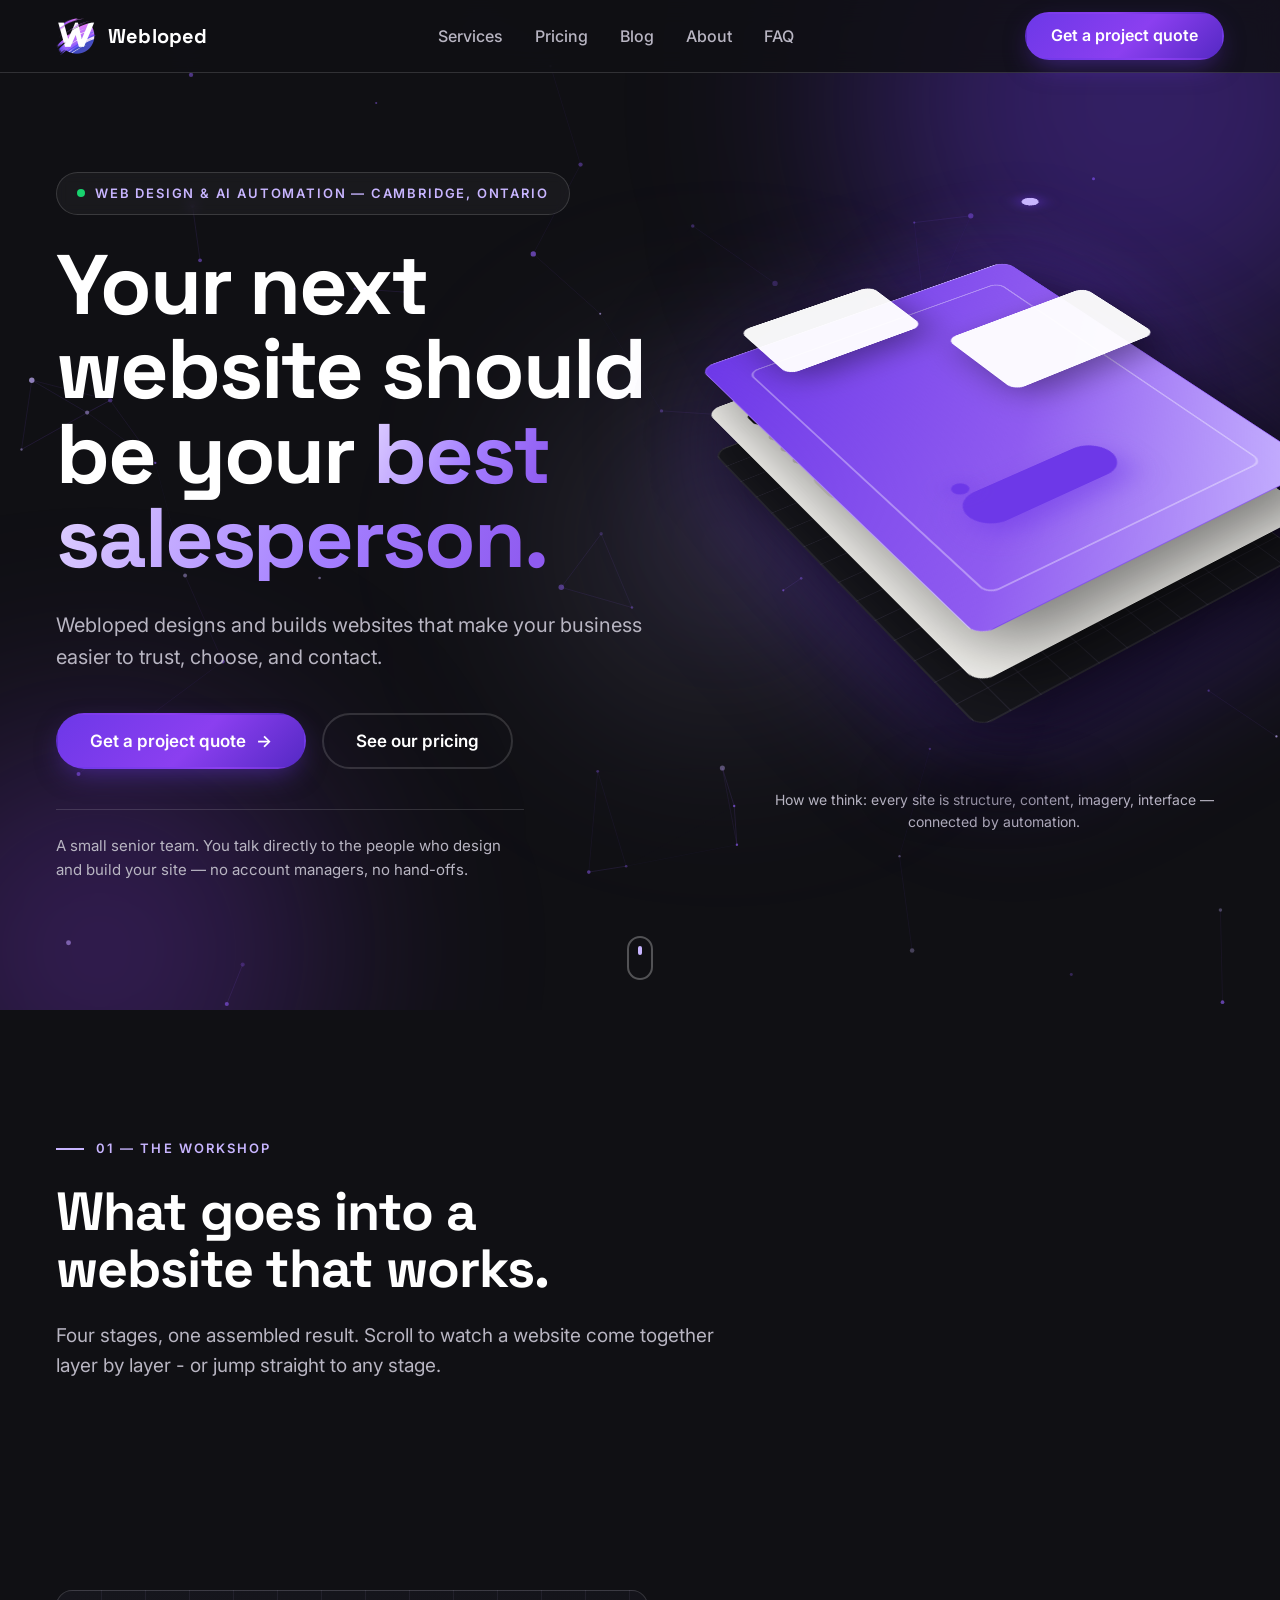
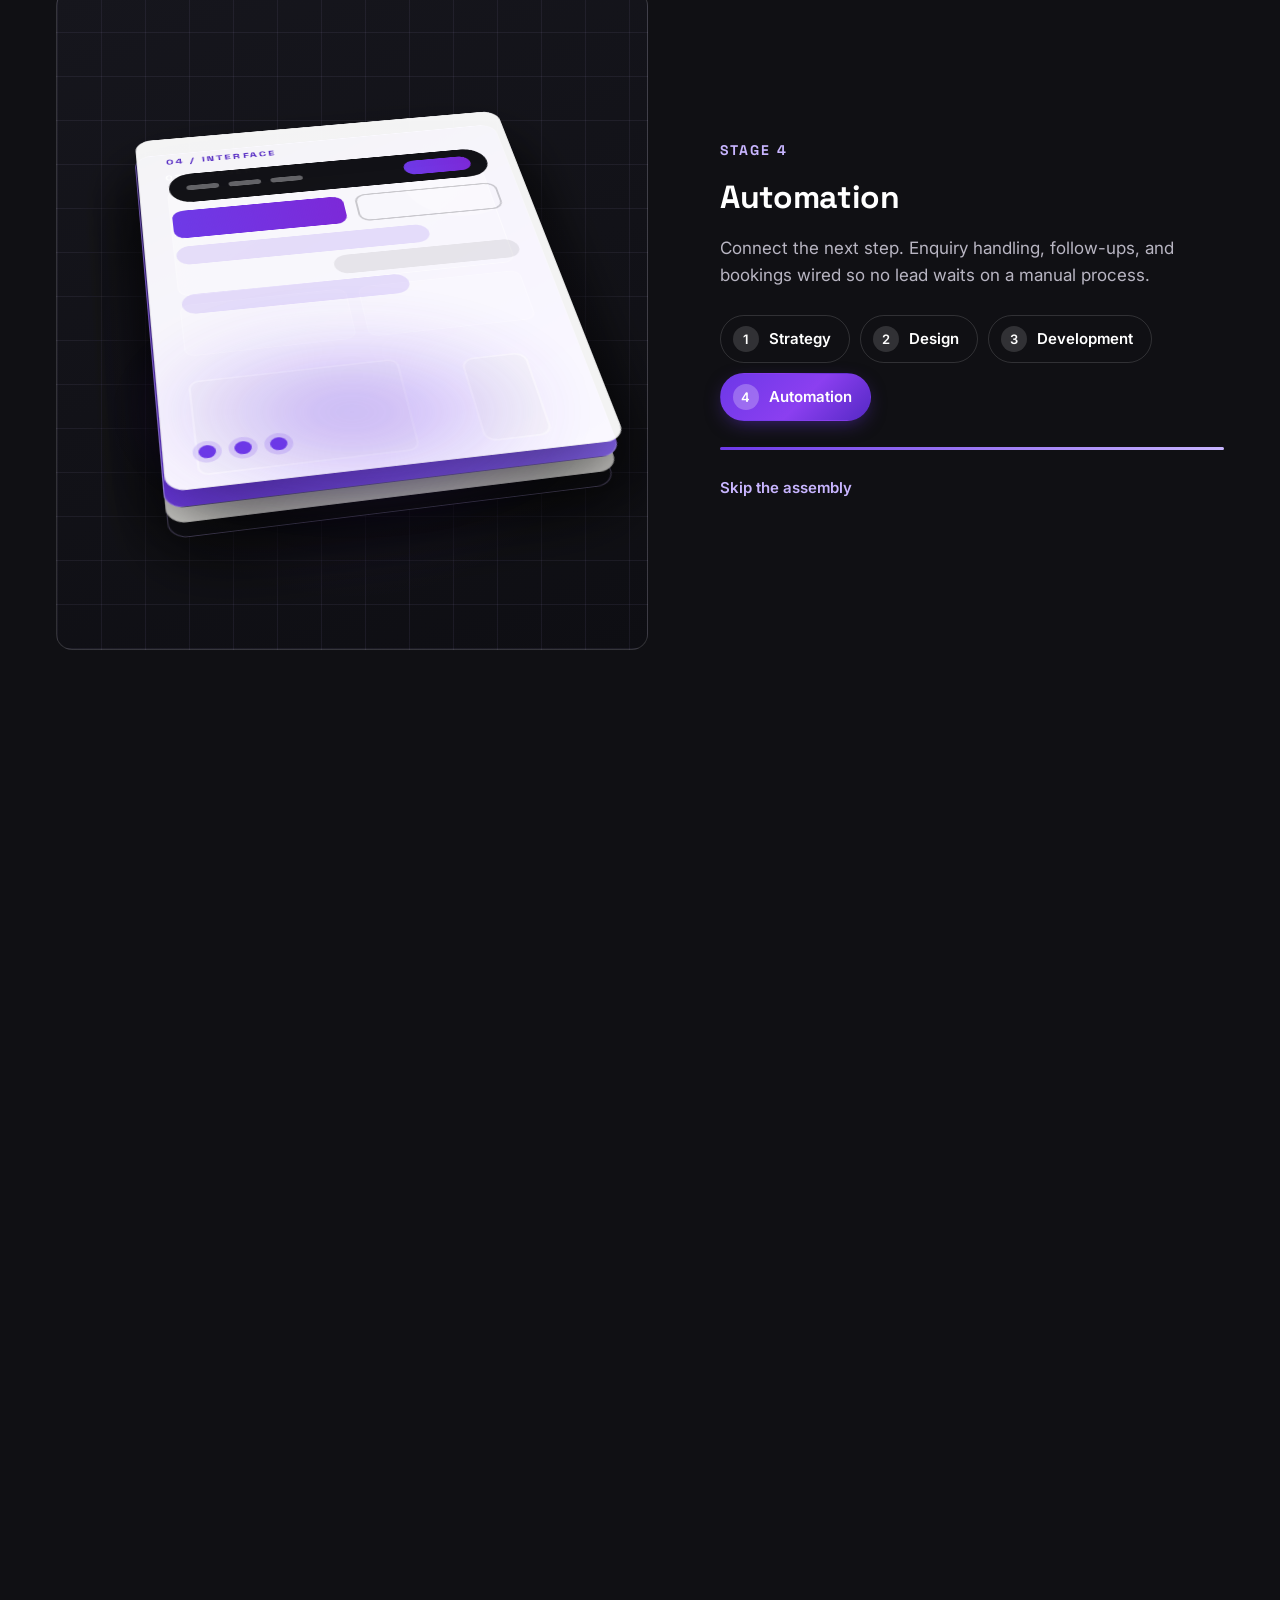
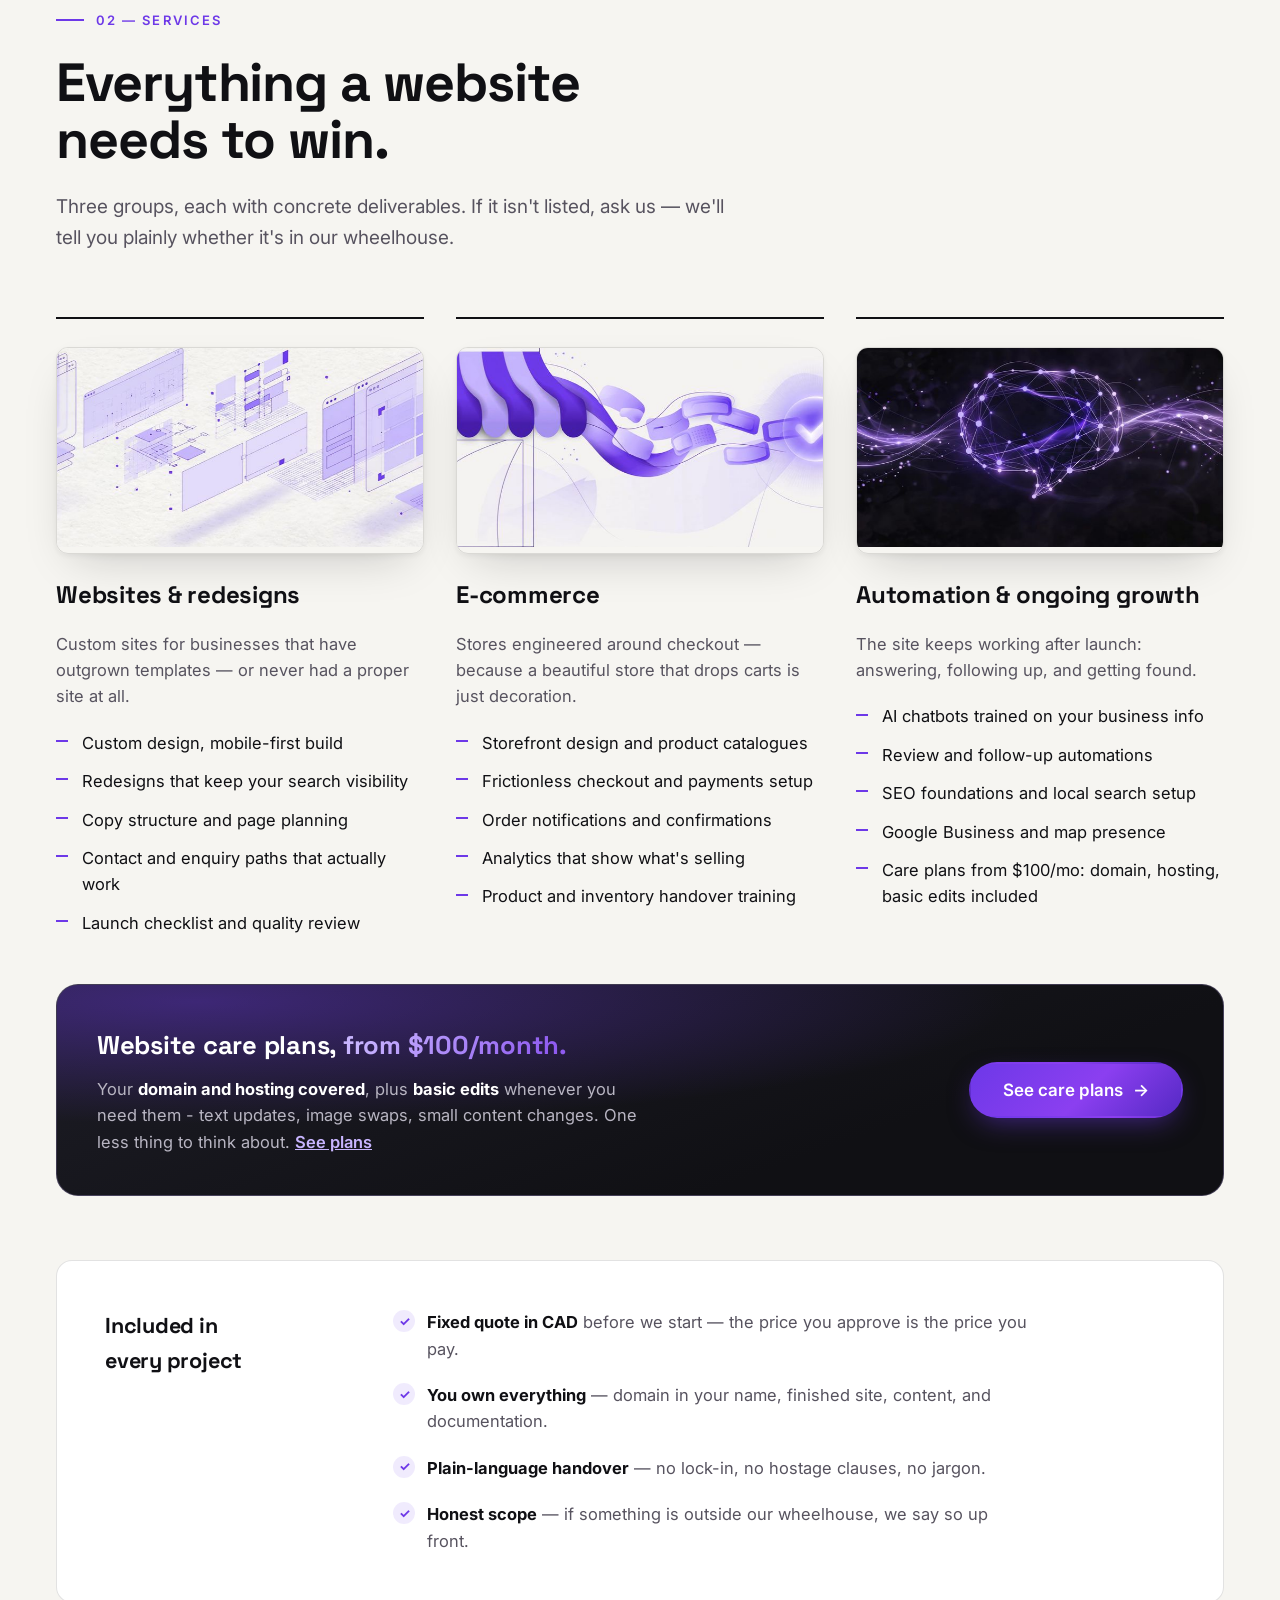
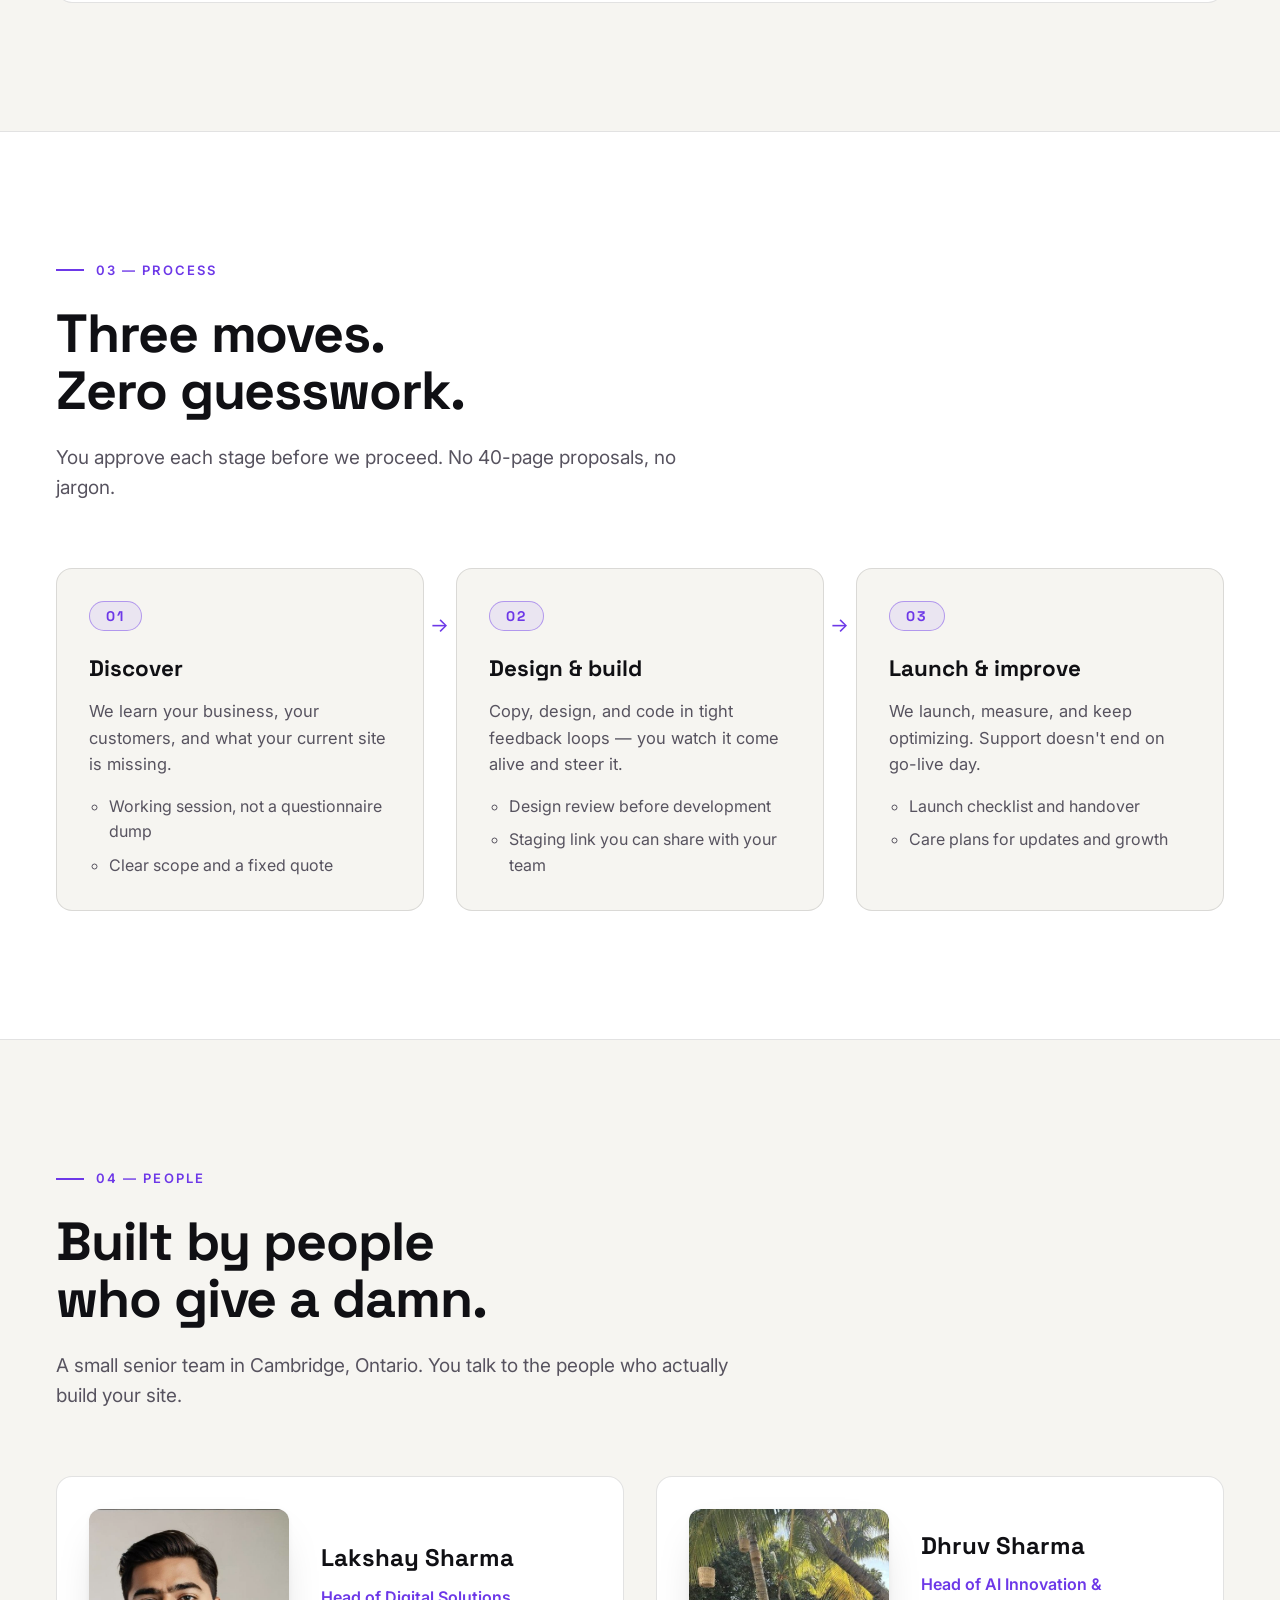
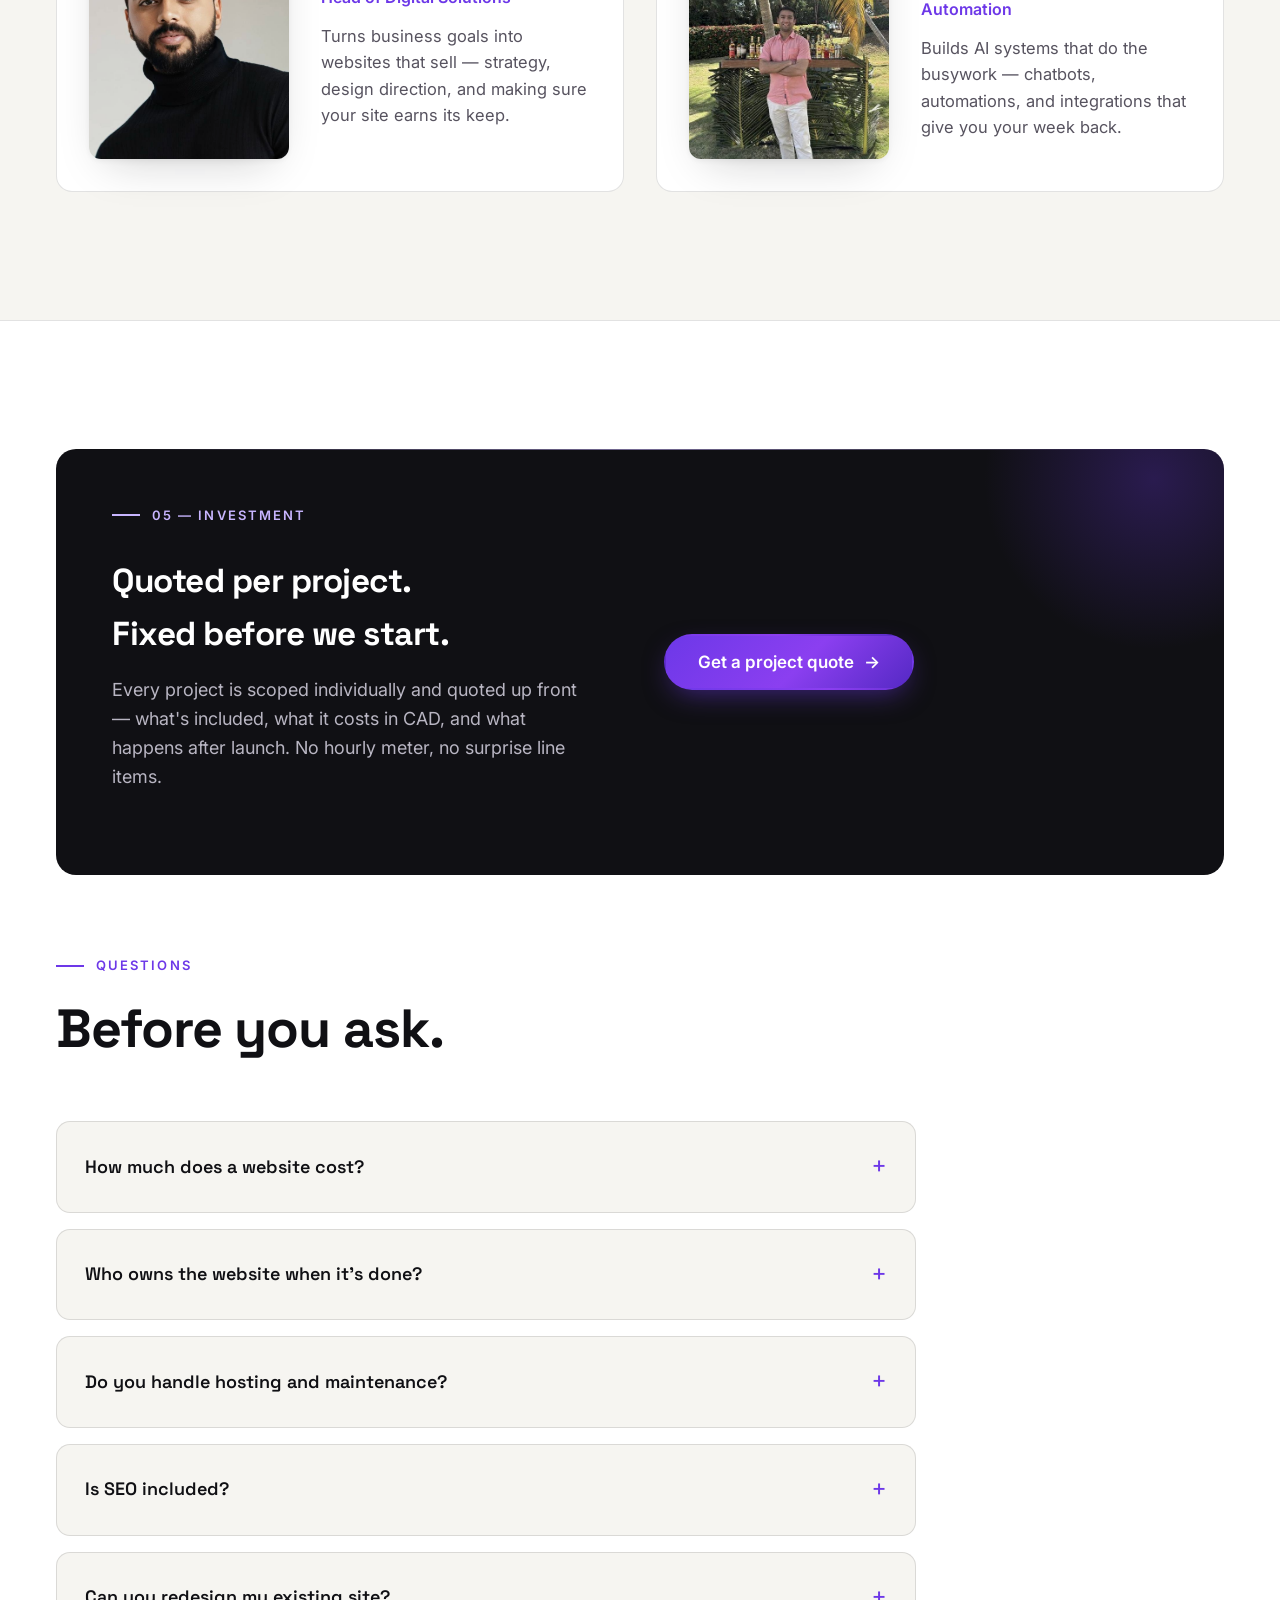
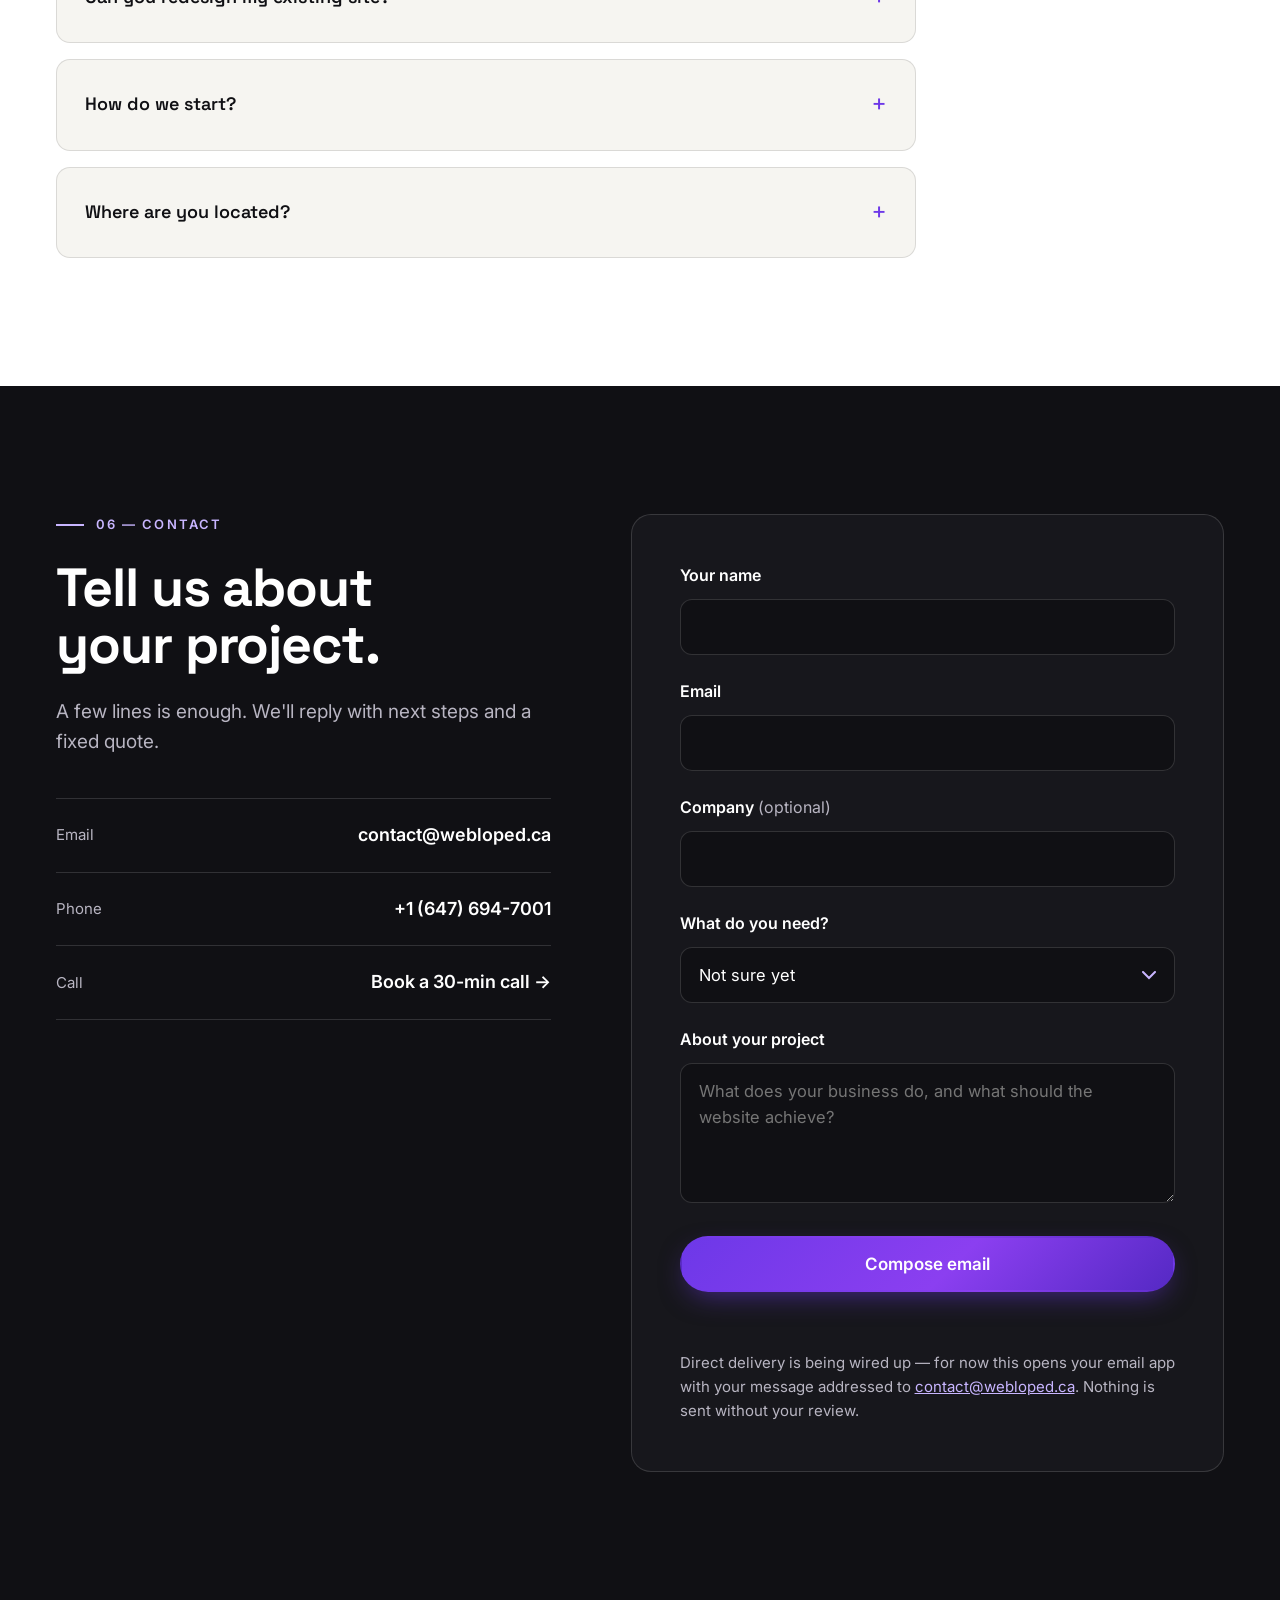
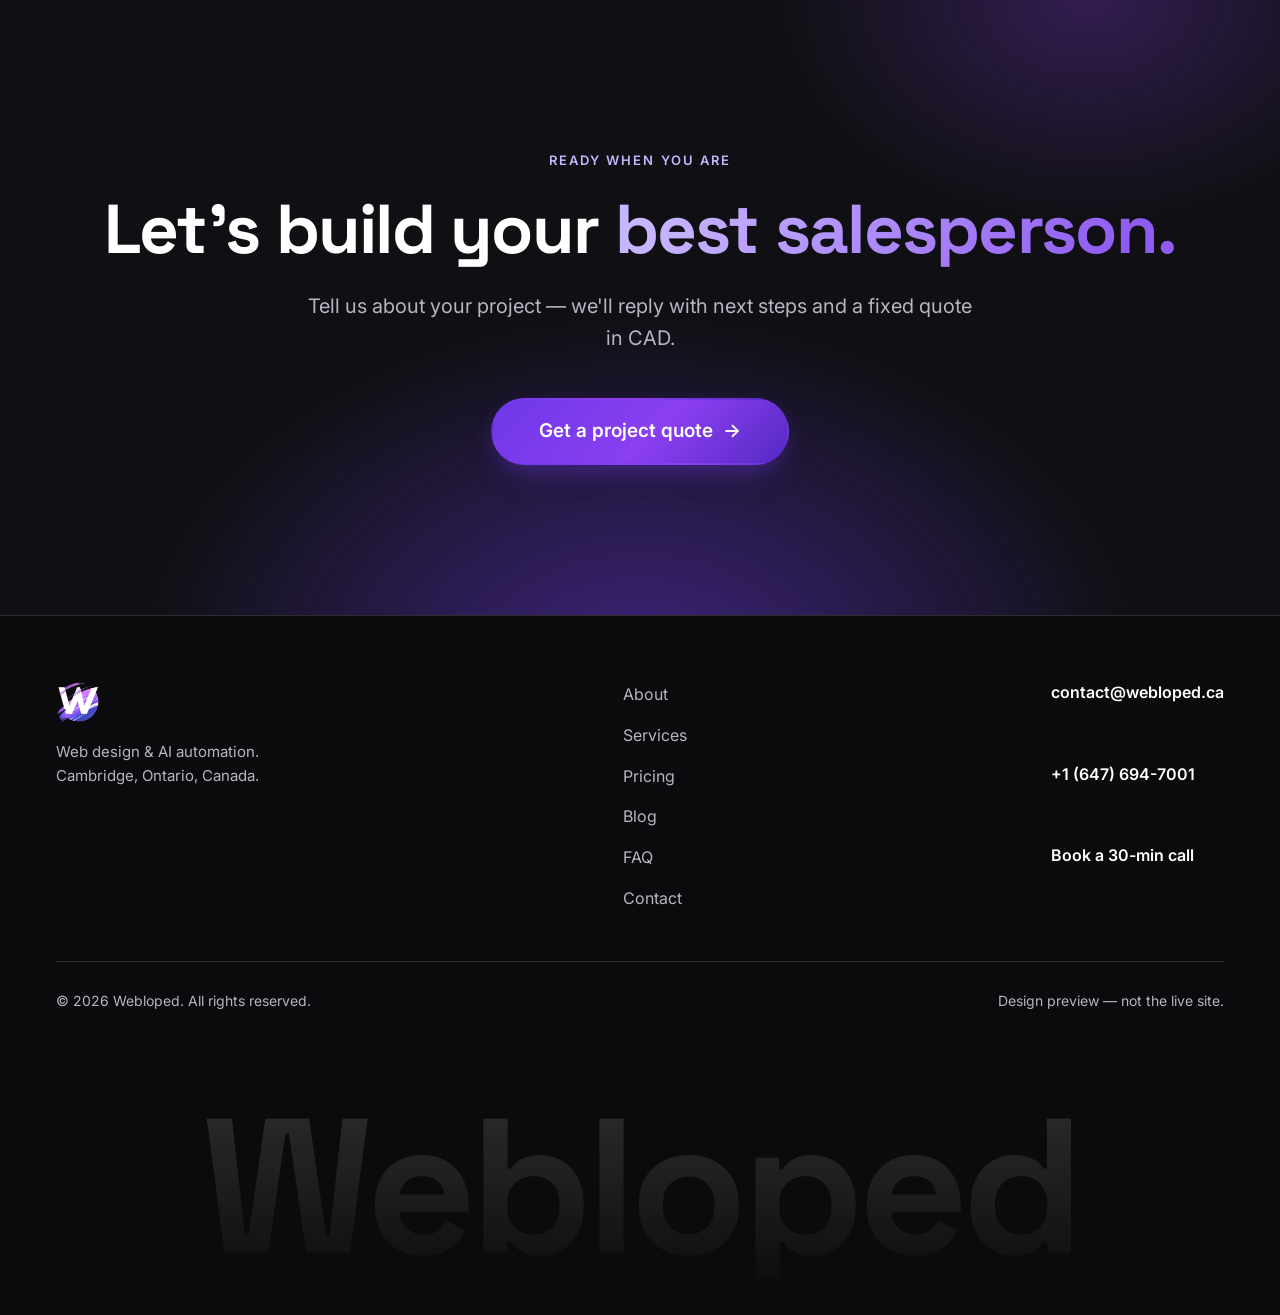
==== commit 127fbd19: "Stage 1: Lenis smooth scroll + vanilla parallax driver - Self-hosted Lenis 1.1.18 (autoRaf) for butt" ====
--- a/index.html
+++ b/index.html
@@ -65,11 +65,10 @@
       </a>
       <nav class="site-nav" id="siteNav" aria-label="Primary">
         <ul>
-          <li><a href="#work">Work</a></li>
-          <li><a href="#workshop">Workshop</a></li>
           <li><a href="#services">Services</a></li>
-          <li><a href="#process">Process</a></li>
-          <li><a href="#people">People</a></li>
+          <li><a href="pricing.html">Pricing</a></li>
+          <li><a href="blog/index.html">Blog</a></li>
+          <li><a href="about.html">About</a></li>
           <li><a href="#faq">FAQ</a></li>
         </ul>
       </nav>
@@ -94,7 +93,7 @@
           <p class="hero-sub">Webloped designs and builds websites that make your business easier to trust, choose, and contact.</p>
           <div class="hero-ctas">
             <a class="btn btn-primary" href="#contact">Get a project quote <span class="arrow" aria-hidden="true">→</span></a>
-            <a class="btn btn-ghost" href="#work">Explore our work</a>
+            <a class="btn btn-ghost" href="pricing.html">See our pricing</a>
           </div>
           <p class="hero-note">A small senior team. You talk directly to the people who design and build your site — no account managers, no hand-offs.</p>
         </div>
@@ -129,67 +128,14 @@
           <p class="assembly-caption">How we think: every site is structure, content, imagery, interface — connected by automation.</p>
         </div>
       </div>
-      <a class="scroll-cue" href="#work" aria-label="Scroll to selected work"><span aria-hidden="true"></span></a>
-    </section>
-
-    <!-- 2 · SELECTED WORK -->
-    <section class="section work" id="work" aria-labelledby="work-title">
-      <div class="wrap">
-        <div class="section-head">
-          <p class="eyebrow">01 — Selected work</p>
-          <h2 class="section-title" id="work-title">Work we're proud to stand behind.</h2>
-          <p class="section-lede">Real client case studies will live here, with permission. Until then, the structure below shows exactly what each case study will document — no filler projects, no invented results.</p>
-        </div>
-
-        <article class="work-block">
-          <div class="work-visual placeholder">
-            <div>
-              <span class="placeholder-tag">Concept placeholder</span>
-              <p>Authorized project imagery replaces this panel. Desktop and mobile captures, with the client's permission.</p>
-            </div>
-          </div>
-          <div class="work-meta">
-            <p class="work-index">Case study 01</p>
-            <h3>Awaiting first published case study</h3>
-            <dl class="case-schema">
-              <div><dt>Client</dt><dd class="pending">To be confirmed — published only with permission</dd></div>
-              <div><dt>Sector</dt><dd class="pending">Pending</dd></div>
-              <div><dt>Problem</dt><dd class="pending">What the business needed, in their words</dd></div>
-              <div><dt>Scope</dt><dd class="pending">What Webloped designed and built</dd></div>
-              <div><dt>Outcome</dt><dd class="pending">Measured results only — never invented</dd></div>
-            </dl>
-            <p class="work-link"><a href="work/case-study-01.html">Read the draft case-study format <span aria-hidden="true">→</span></a></p>
-          </div>
-        </article>
-
-        <article class="work-block flip">
-          <div class="work-visual placeholder">
-            <div>
-              <span class="placeholder-tag">Concept placeholder</span>
-              <p>Authorized project imagery replaces this panel. Desktop and mobile captures, with the client's permission.</p>
-            </div>
-          </div>
-          <div class="work-meta">
-            <p class="work-index">Case study 02</p>
-            <h3>Awaiting second published case study</h3>
-            <dl class="case-schema">
-              <div><dt>Client</dt><dd class="pending">To be confirmed — published only with permission</dd></div>
-              <div><dt>Sector</dt><dd class="pending">Pending</dd></div>
-              <div><dt>Problem</dt><dd class="pending">What the business needed, in their words</dd></div>
-              <div><dt>Scope</dt><dd class="pending">What Webloped designed and built</dd></div>
-              <div><dt>Outcome</dt><dd class="pending">Measured results only — never invented</dd></div>
-            </dl>
-            <p class="work-link"><a href="work/case-study-02.html">Read the draft case-study format <span aria-hidden="true">→</span></a></p>
-          </div>
-        </article>
-      </div>
-    </section>
-
-    <!-- 3 · WORKSHOP (interactive 3D assembly — Stage 4) -->
+      <a class="scroll-cue" href="#workshop" aria-label="Scroll to the workshop"><span aria-hidden="true"></span></a>
+    </section>
+
+    <!-- 2 · WORKSHOP (interactive 3D assembly — Stage 4) -->
     <section class="section workshop on-dark" id="workshop" aria-labelledby="workshop-title">
       <div class="wrap">
         <div class="section-head">
-          <p class="eyebrow">02 — The workshop</p>
+          <p class="eyebrow">01 — The workshop</p>
           <h2 class="section-title" id="workshop-title">What goes into a website that works.</h2>
           <p class="section-lede">Four stages, one assembled result. Scroll to watch a website come together layer by layer - or jump straight to any stage.</p>
         </div>
@@ -312,11 +258,11 @@
       </div>
     </section>
 
-    <!-- 4 · SERVICES -->
+    <!-- 3 · SERVICES -->
     <section class="section services" id="services" aria-labelledby="services-title">
       <div class="wrap">
         <div class="section-head">
-          <p class="eyebrow">03 — Services</p>
+          <p class="eyebrow">02 — Services</p>
           <h2 class="section-title" id="services-title">Everything a website needs to win.</h2>
           <p class="section-lede">Three groups, each with concrete deliverables. If it isn't listed, ask us — we'll tell you plainly whether it's in our wheelhouse.</p>
         </div>
@@ -354,9 +300,18 @@
               <li>Review and follow-up automations</li>
               <li>SEO foundations and local search setup</li>
               <li>Google Business and map presence</li>
-              <li>Care plans: updates, backups, small changes</li>
+              <li>Care plans from $100/mo: domain, hosting, basic edits included</li>
             </ul>
           </div>
+        </div>
+
+
+        <div class="care-banner">
+          <div>
+            <h3>Website care plans, <span class="grad-text">from $100/month.</span></h3>
+            <p>Your <strong>domain and hosting covered</strong>, plus <strong>basic edits</strong> whenever you need them - text updates, image swaps, small content changes. One less thing to think about. <a href="pricing.html" style="color:var(--lilac);font-weight:600">See plans</a></p>
+          </div>
+          <a class="btn btn-primary" href="pricing.html">See care plans <span class="arrow" aria-hidden="true">→</span></a>
         </div>
 
         <div class="service-strip">
@@ -371,11 +326,11 @@
       </div>
     </section>
 
-    <!-- 5 · PROCESS -->
+    <!-- 4 · PROCESS -->
     <section class="section process" id="process" aria-labelledby="process-title">
       <div class="wrap">
         <div class="section-head">
-          <p class="eyebrow">04 — Process</p>
+          <p class="eyebrow">03 — Process</p>
           <h2 class="section-title" id="process-title">Three moves. Zero guesswork.</h2>
           <p class="section-lede">You approve each stage before we proceed. No 40-page proposals, no jargon.</p>
         </div>
@@ -411,11 +366,11 @@
       </div>
     </section>
 
-    <!-- 6 · PEOPLE -->
+    <!-- 5 · PEOPLE -->
     <section class="section people" id="people" aria-labelledby="people-title">
       <div class="wrap">
         <div class="section-head">
-          <p class="eyebrow">05 — People</p>
+          <p class="eyebrow">04 — People</p>
           <h2 class="section-title" id="people-title">Built by people who give a damn.</h2>
           <p class="section-lede">A small senior team in Cambridge, Ontario. You talk to the people who actually build your site.</p>
         </div>
@@ -440,12 +395,12 @@
       </div>
     </section>
 
-    <!-- 7 · INVESTMENT & FAQ -->
+    <!-- 6 · INVESTMENT & FAQ -->
     <section class="section invest" id="faq" aria-labelledby="invest-title">
       <div class="wrap">
         <div class="invest-card on-dark">
           <div>
-            <p class="eyebrow">06 — Investment</p>
+            <p class="eyebrow">05 — Investment</p>
             <h2 id="invest-title">Quoted per project. Fixed before we start.</h2>
             <p>Every project is scoped individually and quoted up front — what's included, what it costs in CAD, and what happens after launch. No hourly meter, no surprise line items.</p>
           </div>
@@ -505,11 +460,11 @@
       </div>
     </section>
 
-    <!-- 8 · CONTACT -->
+    <!-- 7 · CONTACT -->
     <section class="section contact on-dark" id="contact" aria-labelledby="contact-title">
       <div class="wrap contact-grid">
         <div>
-          <p class="eyebrow">07 — Contact</p>
+          <p class="eyebrow">06 — Contact</p>
           <h2 class="section-title" id="contact-title">Tell us about your project.</h2>
           <p class="section-lede">A few lines is enough. We'll reply with next steps and a fixed quote.</p>
           <div class="contact-rows">
@@ -562,7 +517,7 @@
         </form>
       </div>
     </section>
-    <!-- 9 · CTA BAND -->
+    <!-- 8 · CTA BAND -->
     <section class="cta-band on-dark" aria-labelledby="cta-title">
       <div class="wrap cta-inner">
         <p class="eyebrow">Ready when you are</p>
@@ -582,10 +537,10 @@
         </div>
         <nav class="footer-nav" aria-label="Footer">
           <ul>
-            <li><a href="#work">Work</a></li>
-            <li><a href="#workshop">Workshop</a></li>
+            <li><a href="about.html">About</a></li>
             <li><a href="#services">Services</a></li>
-            <li><a href="#process">Process</a></li>
+            <li><a href="pricing.html">Pricing</a></li>
+            <li><a href="blog/index.html">Blog</a></li>
             <li><a href="#faq">FAQ</a></li>
             <li><a href="#contact">Contact</a></li>
           </ul>
--- a/css/style.css
+++ b/css/style.css
@@ -1049,3 +1049,370 @@
 @media (prefers-reduced-motion: reduce) {
   .veiled .veil { opacity: 0; }
 }
+
+/* ================= Stage 3 — Section craft =================
+   One signature refinement per section. CSS-first, transform/opacity-led,
+   integrated with the existing .rv/.in reveal system. Vanilla only. */
+
+:root { --ease-out: cubic-bezier(0.16, 0.7, 0.2, 1); }
+
+/* --- section-head cascade: eyebrow, title, lede arrive in sequence --- */
+.js .section-head.rv { opacity: 1; translate: none; transition: none; }
+.js .section-head.rv > * {
+  opacity: 0; translate: 0 26px;
+  transition: opacity 700ms ease, translate 700ms ease;
+  transition-delay: var(--rd, 0ms);
+}
+.js .section-head.rv.in > * { opacity: 1; translate: 0 0; }
+.js .section-head.rv > :nth-child(2) { transition-delay: calc(var(--rd, 0ms) + 90ms); }
+.js .section-head.rv > :nth-child(3) { transition-delay: calc(var(--rd, 0ms) + 180ms); }
+
+/* --- services: violet sweep across the top rule, marker stretch, media tint --- */
+.service-group { position: relative; }
+.service-group::after {
+  content: ""; position: absolute; top: -2px; left: 0; right: 0; height: 2px;
+  background: var(--grad-brand); transform: scaleX(0); transform-origin: left center;
+  transition: transform 450ms var(--ease-out);
+}
+.service-group:hover::after, .service-group:focus-within::after { transform: scaleX(1); }
+.service-group li::before { transition: width 300ms ease, background 300ms ease; }
+.service-group:hover li::before, .service-group:focus-within li::before { width: 20px; }
+.service-media { position: relative; }
+.service-media::after {
+  content: ""; position: absolute; inset: 0; pointer-events: none;
+  background: linear-gradient(160deg, rgba(109, 56, 232, 0.22), transparent 55%);
+  opacity: 0; transition: opacity 400ms ease;
+}
+.service-group:hover .service-media::after { opacity: 1; }
+
+/* --- work: index rule line, arrow nudge, placeholder sheen on reveal --- */
+.work-index { display: flex; align-items: center; gap: 16px; }
+.work-index::after { content: ""; flex: 1; height: 1px; background: var(--line-light); }
+.work-link a span { display: inline-block; transition: translate 250ms ease; }
+.work-link a:hover span, .work-link a:focus-visible span { translate: 5px 0; }
+
+/* --- process: pill badges, connector arrows, card lift --- */
+.process-step {
+  position: relative;
+  transition: transform 260ms ease, box-shadow 300ms ease, border-color 300ms ease;
+}
+.process-step:hover, .process-step:focus-within {
+  transform: translateY(-6px);
+  border-color: rgba(109, 56, 232, 0.4);
+  box-shadow: var(--shadow-lift);
+}
+.process-step .step-n {
+  display: inline-block; padding: 7px 16px; border-radius: 999px;
+  border: 1px solid rgba(109, 56, 232, 0.45); background: rgba(109, 56, 232, 0.08);
+  margin-bottom: 20px;
+}
+@media (min-width: 901px) {
+  .process-step:not(:last-child)::after {
+    content: "\2192"; position: absolute; right: -30px; top: 40px; z-index: 1;
+    width: 28px; text-align: center; color: var(--violet); font-size: 20px;
+  }
+}
+
+/* --- people: portrait colour treatment, card lift, role underline --- */
+.person { transition: transform 260ms ease, box-shadow 300ms ease; }
+.person:hover, .person:focus-within { transform: translateY(-6px); box-shadow: var(--shadow-lift); }
+.person img { filter: saturate(0.82) contrast(1.02); transition: filter 500ms ease; }
+.person:hover img, .person:focus-within img { filter: saturate(1.05) contrast(1); }
+.person .role { display: inline-block; position: relative; }
+.person .role::after {
+  content: ""; position: absolute; left: 0; bottom: -4px; height: 2px; width: 100%;
+  background: var(--grad-brand); transform: scaleX(0); transform-origin: left center;
+  transition: transform 400ms var(--ease-out);
+}
+.person:hover .role::after, .person:focus-within .role::after { transform: scaleX(1); }
+
+/* --- faq: smooth open/close, hover states, open card emphasis --- */
+.faq-list details { transition: border-color 300ms ease, box-shadow 300ms ease; }
+.faq-list details[open] { border-color: rgba(109, 56, 232, 0.4); box-shadow: var(--shadow-card); }
+.faq-list summary { transition: background 250ms ease; border-radius: 14px; }
+.faq-list details[open] summary { border-radius: 14px 14px 0 0; }
+.faq-list summary:hover { background: rgba(109, 56, 232, 0.06); }
+.faq-list details .faq-a {
+  display: grid; grid-template-rows: 0fr; padding: 0;
+  transition: grid-template-rows 480ms var(--ease-out);
+}
+.faq-list details[open] .faq-a { grid-template-rows: 1fr; }
+.faq-list details .faq-a > * { overflow: hidden; min-height: 0; }
+.faq-list details .faq-a > p { padding-left: 28px; padding-right: 28px; }
+.faq-list details .faq-a > p:last-child { padding-bottom: 28px; }
+
+/* --- investment card: hairline glow + corner aura --- */
+.invest-card { position: relative; overflow: hidden; }
+.invest-card::before {
+  content: ""; position: absolute; top: 0; left: 56px; right: 56px; height: 1px;
+  background: linear-gradient(90deg, transparent, rgba(200, 181, 255, 0.55), transparent);
+}
+.invest-card::after {
+  content: ""; position: absolute; top: -140px; right: -100px;
+  width: 340px; height: 340px; pointer-events: none;
+  background: radial-gradient(closest-side, rgba(109, 56, 232, 0.28), transparent);
+}
+
+/* --- service strip: check-circle markers --- */
+.service-strip li { position: relative; padding-left: 34px; }
+.service-strip li::before {
+  content: "\2713"; position: absolute; left: 0; top: 1px;
+  width: 22px; height: 22px; border-radius: 50%;
+  background: rgba(109, 56, 232, 0.1); color: var(--violet);
+  font-size: 13px; font-weight: 700;
+  display: flex; align-items: center; justify-content: center;
+}
+
+/* --- contact rows: hover wash, sliding value --- */
+.contact-row { transition: background 250ms ease; }
+.contact-row .value { transition: translate 250ms ease, color 250ms ease; }
+a.contact-row:hover { background: rgba(200, 181, 255, 0.06); }
+a.contact-row:hover .value, a.contact-row:focus-visible .value { translate: 4px 0; }
+
+/* --- form fields: focus lift --- */
+.field label { transition: color 250ms ease; }
+.field input, .field textarea, .field select {
+  transition: border-color 250ms ease, background 250ms ease;
+}
+.field input:focus, .field textarea:focus, .field select:focus {
+  background: #141419; border-color: var(--violet);
+}
+.field:focus-within label { color: var(--lilac); }
+
+/* --- workshop controls: active stage gets the brand gradient --- */
+.assembly-controls button[aria-current="true"] {
+  background: var(--grad-brand); border-color: transparent;
+  box-shadow: 0 6px 20px -6px rgba(109, 56, 232, 0.55);
+}
+
+/* --- motion-gated flourishes --- */
+@media (prefers-reduced-motion: no-preference) {
+  /* one-shot sheen sweep across the work placeholder when it reveals */
+  .js .work-block.in .work-visual.placeholder::after {
+    content: ""; position: absolute; inset: -20%; pointer-events: none;
+    background: linear-gradient(105deg, transparent 42%, rgba(200, 181, 255, 0.16) 50%, transparent 58%);
+    transform: translateX(-60%);
+    animation: sheenSweep 1.6s cubic-bezier(0.4, 0, 0.2, 1) 0.35s 1 both;
+  }
+  @keyframes sheenSweep { to { transform: translateX(60%); } }
+}
+@media (prefers-reduced-motion: reduce) {
+  .js .section-head.rv > * { opacity: 1; translate: none; transition: none; }
+  .faq-list details .faq-a { transition: none; }
+}
+
+/* ================= Stage 4 — Fine detail + performance =================
+   Case-study pages elevated to the homepage standard, selection styling,
+   404 page, and the placeholder sheen generalized to any revealed ancestor. */
+
+/* --- case hero: ambient glow, breadcrumb --- */
+.case-hero { position: relative; overflow: hidden; }
+.case-hero::before {
+  content: ""; position: absolute; inset: 0; pointer-events: none;
+  background:
+    radial-gradient(720px 420px at 12% 0%, rgba(109, 56, 232, 0.22), transparent 60%),
+    radial-gradient(560px 380px at 88% 20%, rgba(200, 181, 255, 0.12), transparent 60%);
+}
+.case-hero .wrap { position: relative; }
+.case-crumb { display: flex; align-items: center; gap: 10px; font-size: 14px; margin-bottom: 32px; color: var(--muted-dark); }
+.case-crumb a { color: var(--lilac); text-decoration: none; font-weight: 600; }
+.case-crumb a:hover { text-decoration: underline; }
+.case-crumb [aria-current] { color: var(--muted-dark); }
+.case-hero .section-head { max-width: 920px; }
+.case-hero .eyebrow { color: var(--lilac); }
+.case-hero .eyebrow::before { background: var(--lilac); }
+.case-hero h1 { color: #fff; }
+.case-hero .section-lede { color: var(--muted-dark); }
+
+/* --- fact cards --- */
+.case-facts { display: grid; gap: 16px; align-content: start; }
+.case-fact {
+  position: relative; border: 1px solid var(--line-light); border-radius: 16px;
+  background: var(--white); padding: 24px 24px 24px 76px;
+  transition: transform 260ms ease, box-shadow 300ms ease, border-color 300ms ease;
+}
+.case-fact:hover { transform: translateY(-4px); box-shadow: var(--shadow-card); border-color: rgba(109, 56, 232, 0.35); }
+.case-fact .fact-n {
+  position: absolute; left: 26px; top: 28px;
+  font-family: var(--font-display); font-weight: 700; font-size: 15px; color: var(--violet);
+}
+.case-fact h2 { font-size: 1.05rem; margin: 0 0 6px; }
+.case-fact p { margin: 0; color: var(--muted-light); font-size: 16.5px; }
+.case-fact.is-pending { border-style: dashed; background: transparent; }
+.case-fact.is-pending:hover { border-color: rgba(109, 56, 232, 0.5); }
+.case-fact.is-pending p { font-style: italic; }
+
+/* --- case nav arrow nudge --- */
+.case-nav a span[aria-hidden] { display: inline-block; transition: translate 250ms ease; }
+.case-nav a:first-child:hover span[aria-hidden] { translate: -4px 0; }
+.case-nav a:last-child:hover span[aria-hidden] { translate: 4px 0; }
+
+/* --- text selection --- */
+::selection { background: var(--violet); color: #fff; }
+
+/* --- 404 --- */
+.not-found { min-height: 72vh; display: flex; align-items: center; background: var(--ink); color: #fff; position: relative; overflow: hidden; }
+.not-found::before {
+  content: ""; position: absolute; inset: 0; pointer-events: none;
+  background: radial-gradient(680px 400px at 50% 30%, rgba(109, 56, 232, 0.22), transparent 65%);
+}
+.not-found .wrap { position: relative; text-align: center; max-width: 640px; }
+.not-found .eyebrow { justify-content: center; }
+.not-found .eyebrow::before { display: none; }
+.not-found h1 { font-size: clamp(3rem, 9vw, 5.5rem); letter-spacing: -0.03em; margin: 0 0 16px; }
+.not-found h1 .grad-text { display: inline-block; white-space: nowrap; }
+.not-found p { color: var(--muted-dark); font-size: 18px; margin: 0 0 32px; }
+
+/* --- sheen generalized: any revealed placeholder, homepage or case pages --- */
+@media (prefers-reduced-motion: no-preference) {
+  .js .in.work-visual.placeholder::after,
+  .js .in .work-visual.placeholder::after {
+    content: ""; position: absolute; inset: -20%; pointer-events: none;
+    background: linear-gradient(105deg, transparent 42%, rgba(200, 181, 255, 0.16) 50%, transparent 58%);
+    transform: translateX(-60%);
+    animation: sheenSweep 1.6s cubic-bezier(0.4, 0, 0.2, 1) 0.35s 1 both;
+  }
+}
+
+/* ================= Content pages (blog, pricing, services, about, contact) ================= */
+
+/* --- page hero: same ambient language as case-hero, wider headline measure --- */
+.page-hero { position: relative; overflow: hidden; padding: 148px 0 72px; background: var(--ink); color: #fff; }
+.page-hero::before {
+  content: ""; position: absolute; inset: 0; pointer-events: none;
+  background:
+    radial-gradient(720px 420px at 12% 0%, rgba(109, 56, 232, 0.22), transparent 60%),
+    radial-gradient(560px 380px at 88% 20%, rgba(200, 181, 255, 0.12), transparent 60%);
+}
+.page-hero .wrap { position: relative; }
+.page-hero .section-head { max-width: 920px; }
+.page-hero .eyebrow { color: var(--lilac); }
+.page-hero .eyebrow::before { background: var(--lilac); }
+.page-hero h1 {
+  color: #fff; font-size: clamp(2.2rem, 4.6vw, 3.6rem); line-height: 1.08;
+  letter-spacing: -0.02em; margin: 0 0 20px; max-width: 26ch;
+}
+.page-hero .section-lede { color: var(--muted-dark); max-width: 62ch; }
+
+/* --- long-form article typography --- */
+.prose { max-width: 740px; }
+.prose h2 { font-size: clamp(1.4rem, 2.4vw, 1.9rem); letter-spacing: -0.01em; margin: 2.4em 0 0.7em; }
+.prose h2:first-child { margin-top: 0; }
+.prose h3 { font-size: 1.2rem; margin: 1.8em 0 0.6em; }
+.prose p, .prose li { font-size: 17.5px; line-height: 1.75; color: var(--muted-light); }
+.prose p + p { margin-top: 1.1em; }
+.prose ul, .prose ol { margin: 1.2em 0; padding-left: 1.4em; display: grid; gap: 0.55em; }
+.prose a { color: var(--violet); font-weight: 600; text-decoration-thickness: 1px; text-underline-offset: 3px; }
+.prose a:hover { color: var(--violet-deep); }
+.prose strong { color: var(--ink); }
+
+/* --- blog index cards --- */
+.post-list { display: grid; gap: 20px; }
+.post-card {
+  display: block; text-decoration: none; background: var(--white);
+  border: 1px solid var(--line-light); border-radius: 18px; padding: 32px;
+  transition: transform 260ms ease, box-shadow 300ms ease, border-color 300ms ease;
+}
+.post-card:hover { transform: translateY(-4px); box-shadow: var(--shadow-card); border-color: rgba(109, 56, 232, 0.35); }
+.post-card h2 { color: var(--ink); font-size: 1.5rem; letter-spacing: -0.01em; margin: 0 0 10px; }
+.post-card p { color: var(--muted-light); font-size: 16.5px; line-height: 1.65; margin: 0 0 16px; }
+.post-meta { font-size: 13px; font-weight: 600; letter-spacing: 0.1em; text-transform: uppercase; color: var(--violet); }
+.post-card .read-more { color: var(--violet); font-weight: 600; font-size: 15.5px; }
+.post-card .read-more span { display: inline-block; transition: translate 250ms ease; }
+.post-card:hover .read-more span { translate: 4px 0; }
+
+/* --- pricing plan cards --- */
+.plan-grid { display: grid; gap: 20px; grid-template-columns: repeat(auto-fit, minmax(300px, 1fr)); align-items: stretch; }
+.plan-card {
+  position: relative; background: var(--white); border: 1px solid var(--line-light);
+  border-radius: 20px; padding: 36px; display: flex; flex-direction: column;
+  transition: transform 260ms ease, box-shadow 300ms ease, border-color 300ms ease;
+}
+.plan-card:hover { transform: translateY(-4px); box-shadow: var(--shadow-card); }
+.plan-card.featured { border: 2px solid var(--violet); box-shadow: var(--shadow-lift); }
+.plan-flag {
+  position: absolute; top: -14px; left: 36px; background: var(--violet); color: #fff;
+  font-size: 12.5px; font-weight: 700; letter-spacing: 0.08em; text-transform: uppercase;
+  padding: 6px 14px; border-radius: 999px;
+}
+.plan-card h2 { font-size: 1.35rem; margin: 0 0 8px; }
+.plan-card .plan-desc { color: var(--muted-light); font-size: 16px; margin: 0 0 20px; }
+.plan-price { font-family: var(--font-display); font-weight: 700; font-size: 3rem; letter-spacing: -0.02em; color: var(--ink); line-height: 1; }
+.plan-price small { font-family: var(--font-body); font-weight: 500; font-size: 1rem; letter-spacing: 0; color: var(--muted-light); }
+.plan-card ul { list-style: none; padding: 0; margin: 26px 0 30px; display: grid; gap: 12px; }
+.plan-card li { position: relative; padding-left: 34px; font-size: 16px; color: var(--muted-light); }
+.plan-card li::before {
+  content: "\2713"; position: absolute; left: 0; top: 1px;
+  width: 22px; height: 22px; border-radius: 50%;
+  background: rgba(109, 56, 232, 0.1); color: var(--violet);
+  font-size: 13px; font-weight: 700;
+  display: flex; align-items: center; justify-content: center;
+}
+.plan-card li strong { color: var(--ink); }
+.plan-card .btn { margin-top: auto; }
+
+/* --- maintenance banner on homepage --- */
+.care-banner {
+  margin-top: 48px; border-radius: 22px; padding: 40px;
+  background: linear-gradient(160deg, #1d1d26 0%, #101014 70%);
+  border: 1px solid rgba(200, 181, 255, 0.25);
+  display: grid; gap: 24px; grid-template-columns: 1fr auto; align-items: center;
+  position: relative; overflow: hidden;
+}
+.care-banner::before {
+  content: ""; position: absolute; inset: 0; pointer-events: none;
+  background: radial-gradient(120% 100% at 12% 8%, rgba(109, 56, 232, 0.42), transparent 58%);
+}
+.care-banner > * { position: relative; }
+.care-banner h3 { color: #fff; font-size: 1.6rem; letter-spacing: -0.01em; margin: 0 0 10px; }
+.care-banner h3 .grad-text { display: inline-block; }
+.care-banner p { color: var(--muted-dark); font-size: 16.5px; margin: 0; max-width: 56ch; }
+.care-banner p strong { color: #fff; }
+@media (max-width: 720px) {
+  .care-banner { grid-template-columns: 1fr; padding: 32px 26px; }
+}
+
+/* --- detail rows (services page) --- */
+.detail-block { border-top: 1px solid var(--line-light); padding: 56px 0; }
+.detail-block:first-of-type { border-top: 0; padding-top: 8px; }
+.detail-grid { display: grid; grid-template-columns: 1fr 1fr; gap: 48px; align-items: start; }
+.detail-grid h2 { font-size: clamp(1.6rem, 3vw, 2.2rem); letter-spacing: -0.02em; margin: 0 0 14px; }
+.detail-grid .detail-lede { font-size: 18px; color: var(--muted-light); line-height: 1.7; margin: 0 0 24px; }
+.detail-list { list-style: none; padding: 0; margin: 0; display: grid; gap: 14px; }
+.detail-list li { position: relative; padding-left: 34px; font-size: 16.5px; color: var(--muted-light); }
+.detail-list li::before {
+  content: "\2713"; position: absolute; left: 0; top: 1px;
+  width: 22px; height: 22px; border-radius: 50%;
+  background: rgba(109, 56, 232, 0.1); color: var(--violet);
+  font-size: 13px; font-weight: 700;
+  display: flex; align-items: center; justify-content: center;
+}
+.detail-list li strong { color: var(--ink); display: block; }
+@media (max-width: 820px) { .detail-grid { grid-template-columns: 1fr; gap: 28px; } }
+
+/* --- steps (how quoting works) --- */
+.steps { display: grid; gap: 16px; counter-reset: step; }
+.step {
+  position: relative; background: var(--white); border: 1px solid var(--line-light);
+  border-radius: 16px; padding: 26px 26px 26px 84px;
+}
+.step::before {
+  counter-increment: step; content: counter(step, decimal-leading-zero);
+  position: absolute; left: 28px; top: 28px;
+  font-family: var(--font-display); font-weight: 700; font-size: 15px; color: var(--violet);
+}
+.step h3 { margin: 0 0 8px; font-size: 1.15rem; }
+.step p { margin: 0; color: var(--muted-light); font-size: 16.5px; line-height: 1.65; }
+
+/* --- team cards (about page) --- */
+.team-grid { display: grid; gap: 20px; grid-template-columns: repeat(auto-fit, minmax(300px, 1fr)); }
+.team-card {
+  background: var(--white); border: 1px solid var(--line-light); border-radius: 20px;
+  overflow: hidden; transition: transform 260ms ease, box-shadow 300ms ease;
+}
+.team-card:hover { transform: translateY(-4px); box-shadow: var(--shadow-card); }
+.team-card img { width: 100%; height: 320px; object-fit: cover; display: block; }
+.team-card .team-body { padding: 28px; }
+.team-card h2 { font-size: 1.35rem; margin: 0 0 4px; }
+.team-card .team-role { color: var(--violet); font-weight: 600; font-size: 15px; margin: 0 0 12px; }
+.team-card p:last-child { color: var(--muted-light); font-size: 16px; line-height: 1.7; margin: 0; }
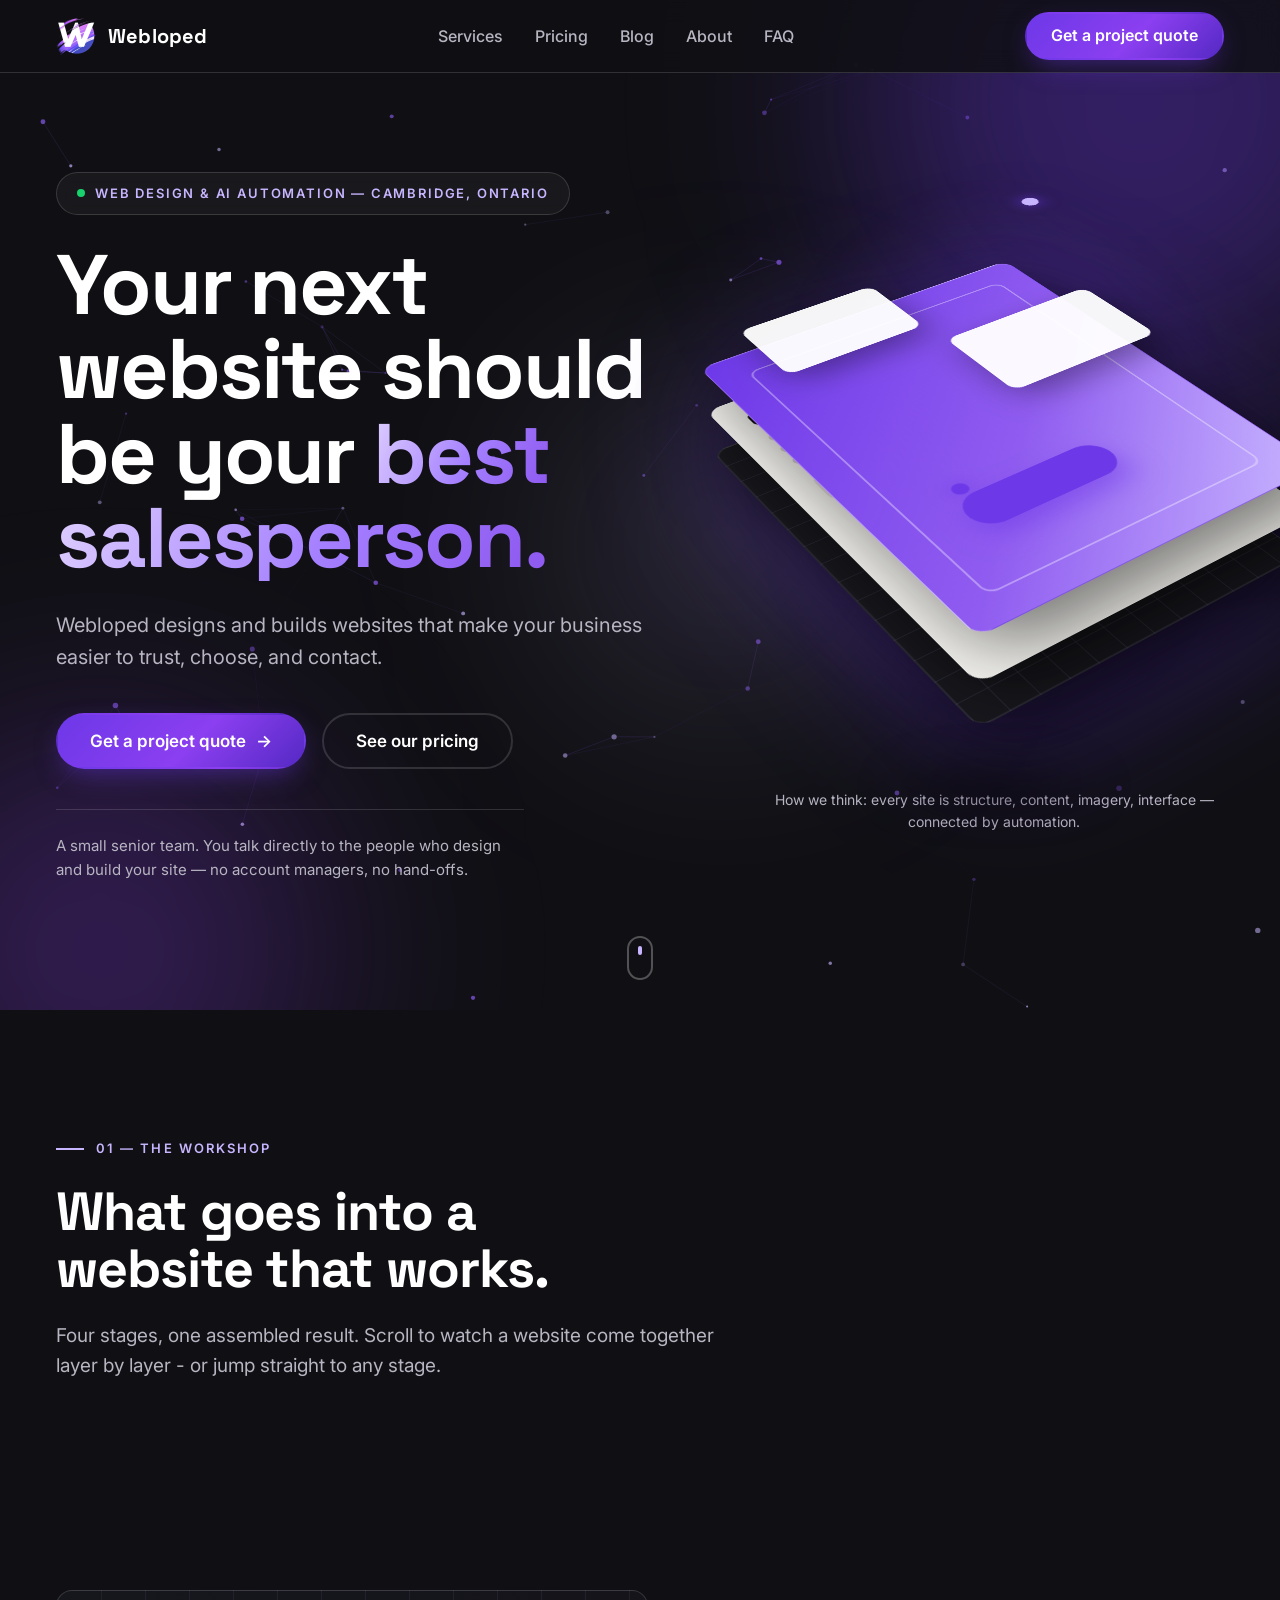
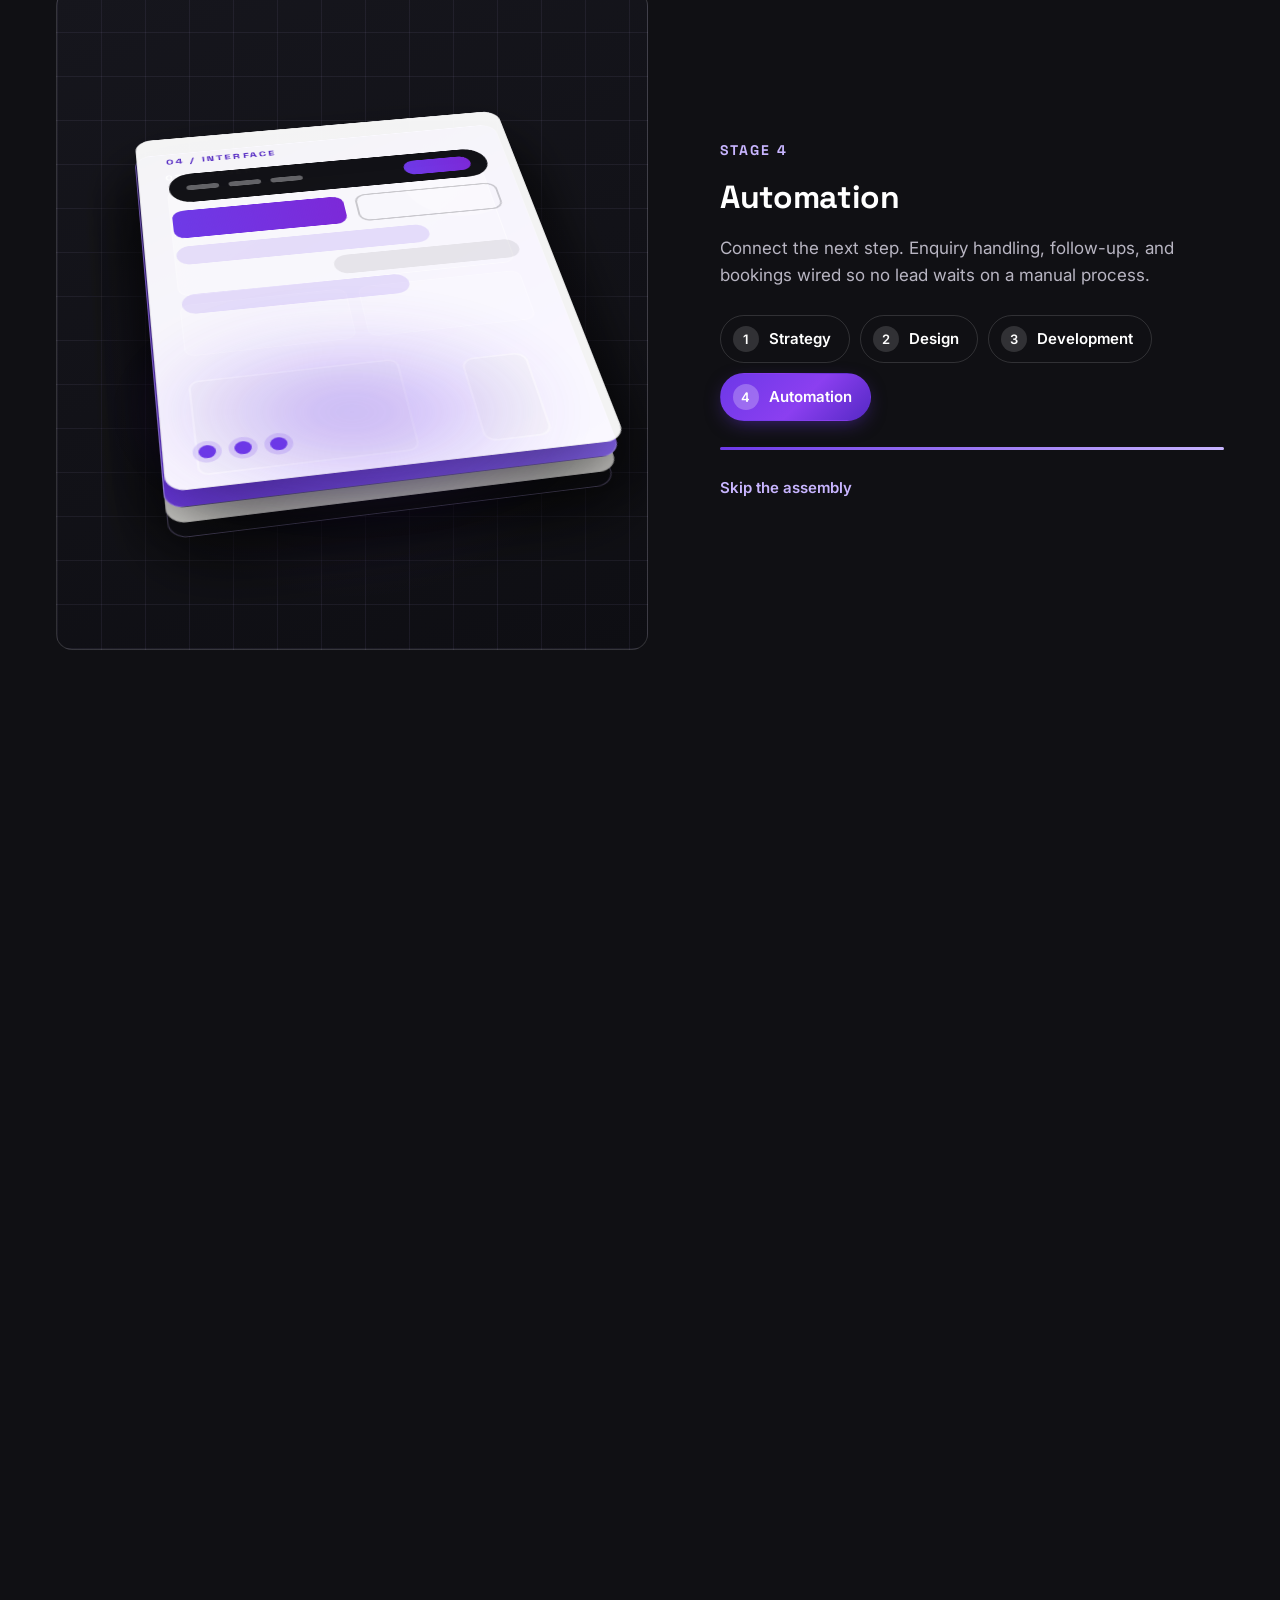
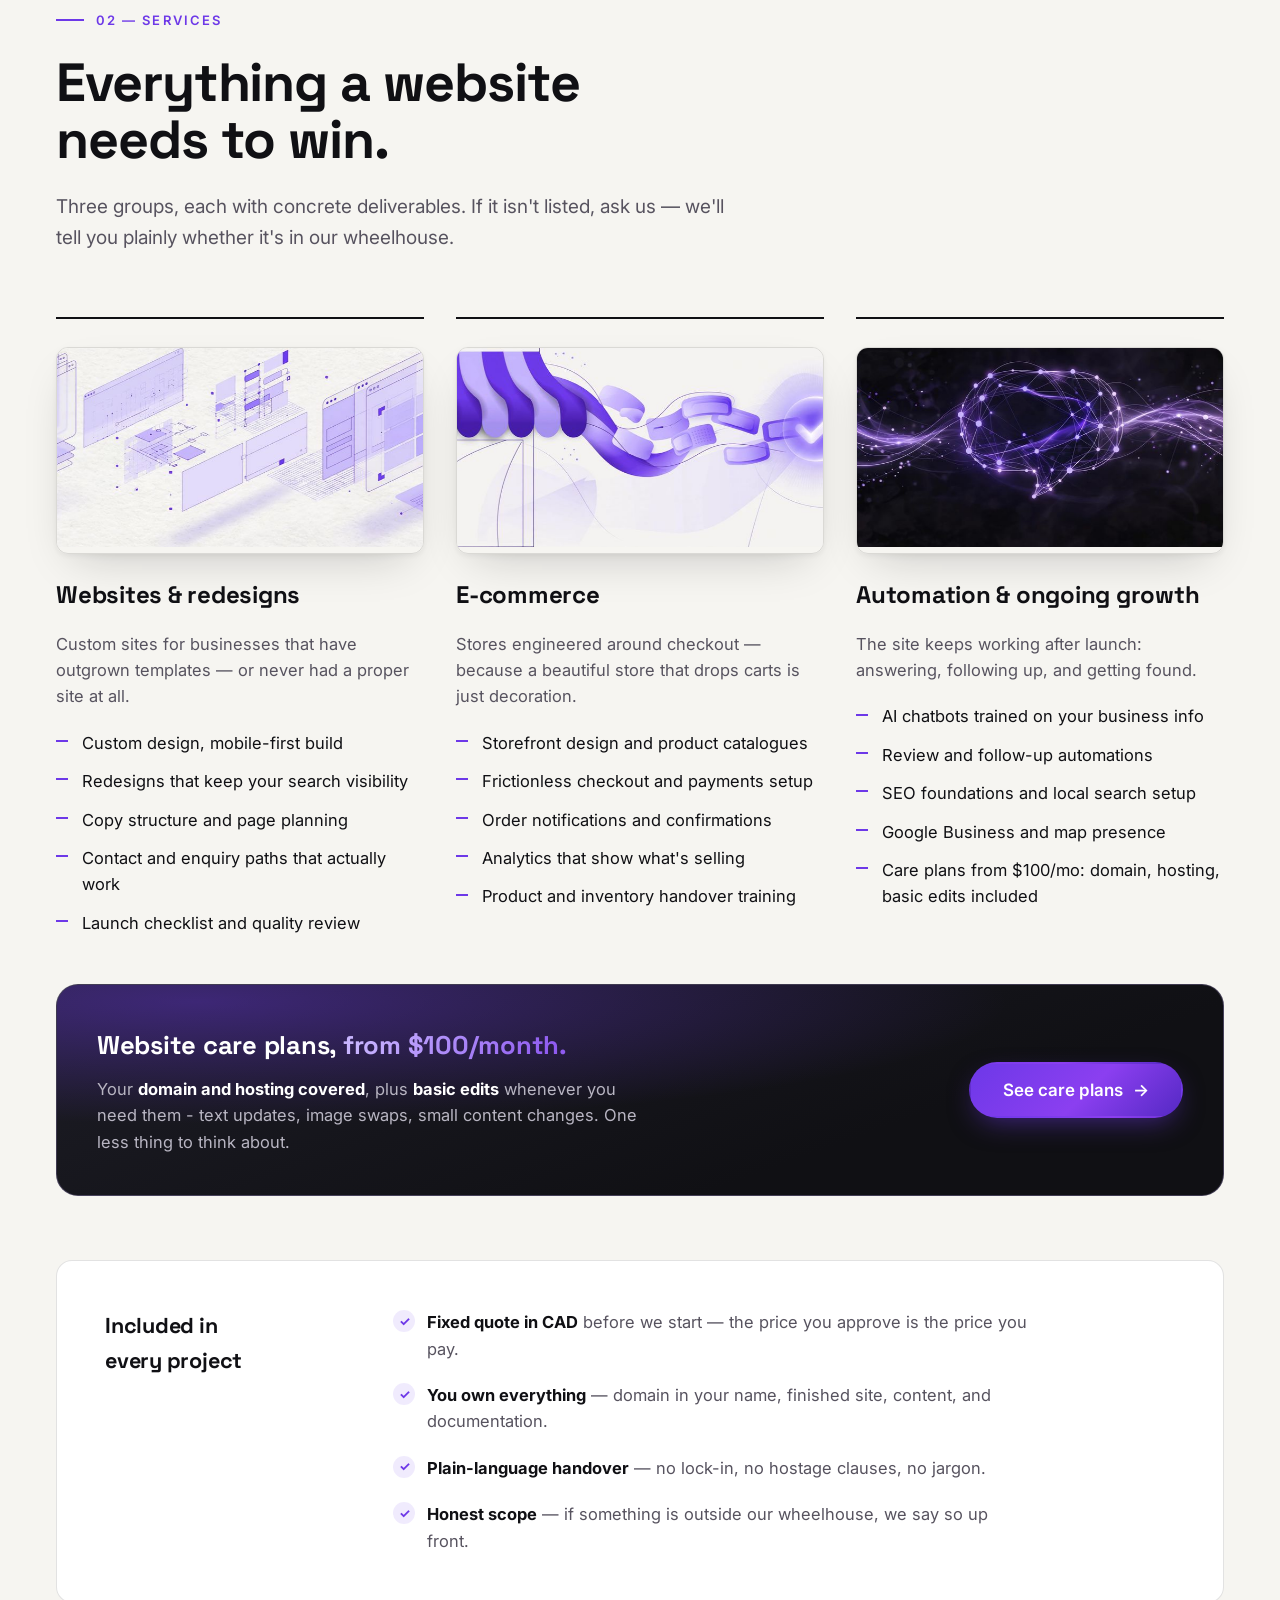
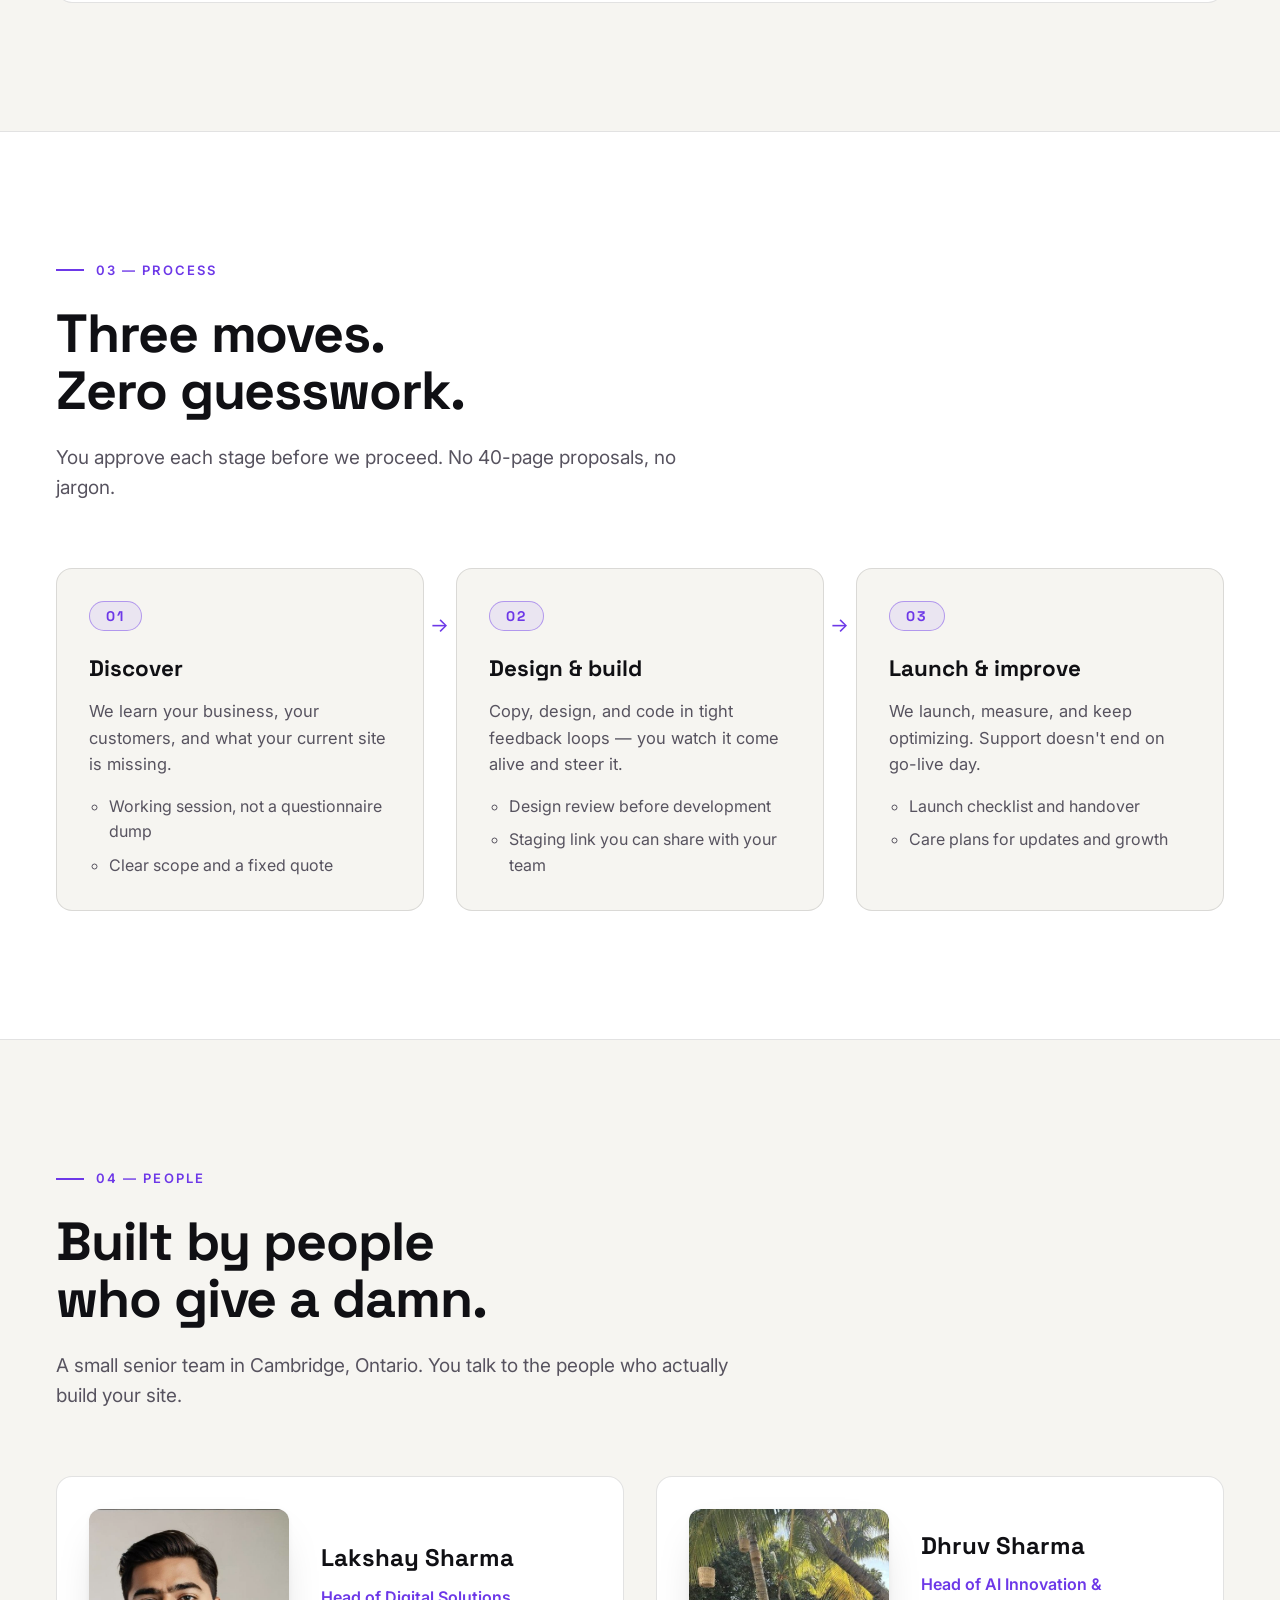
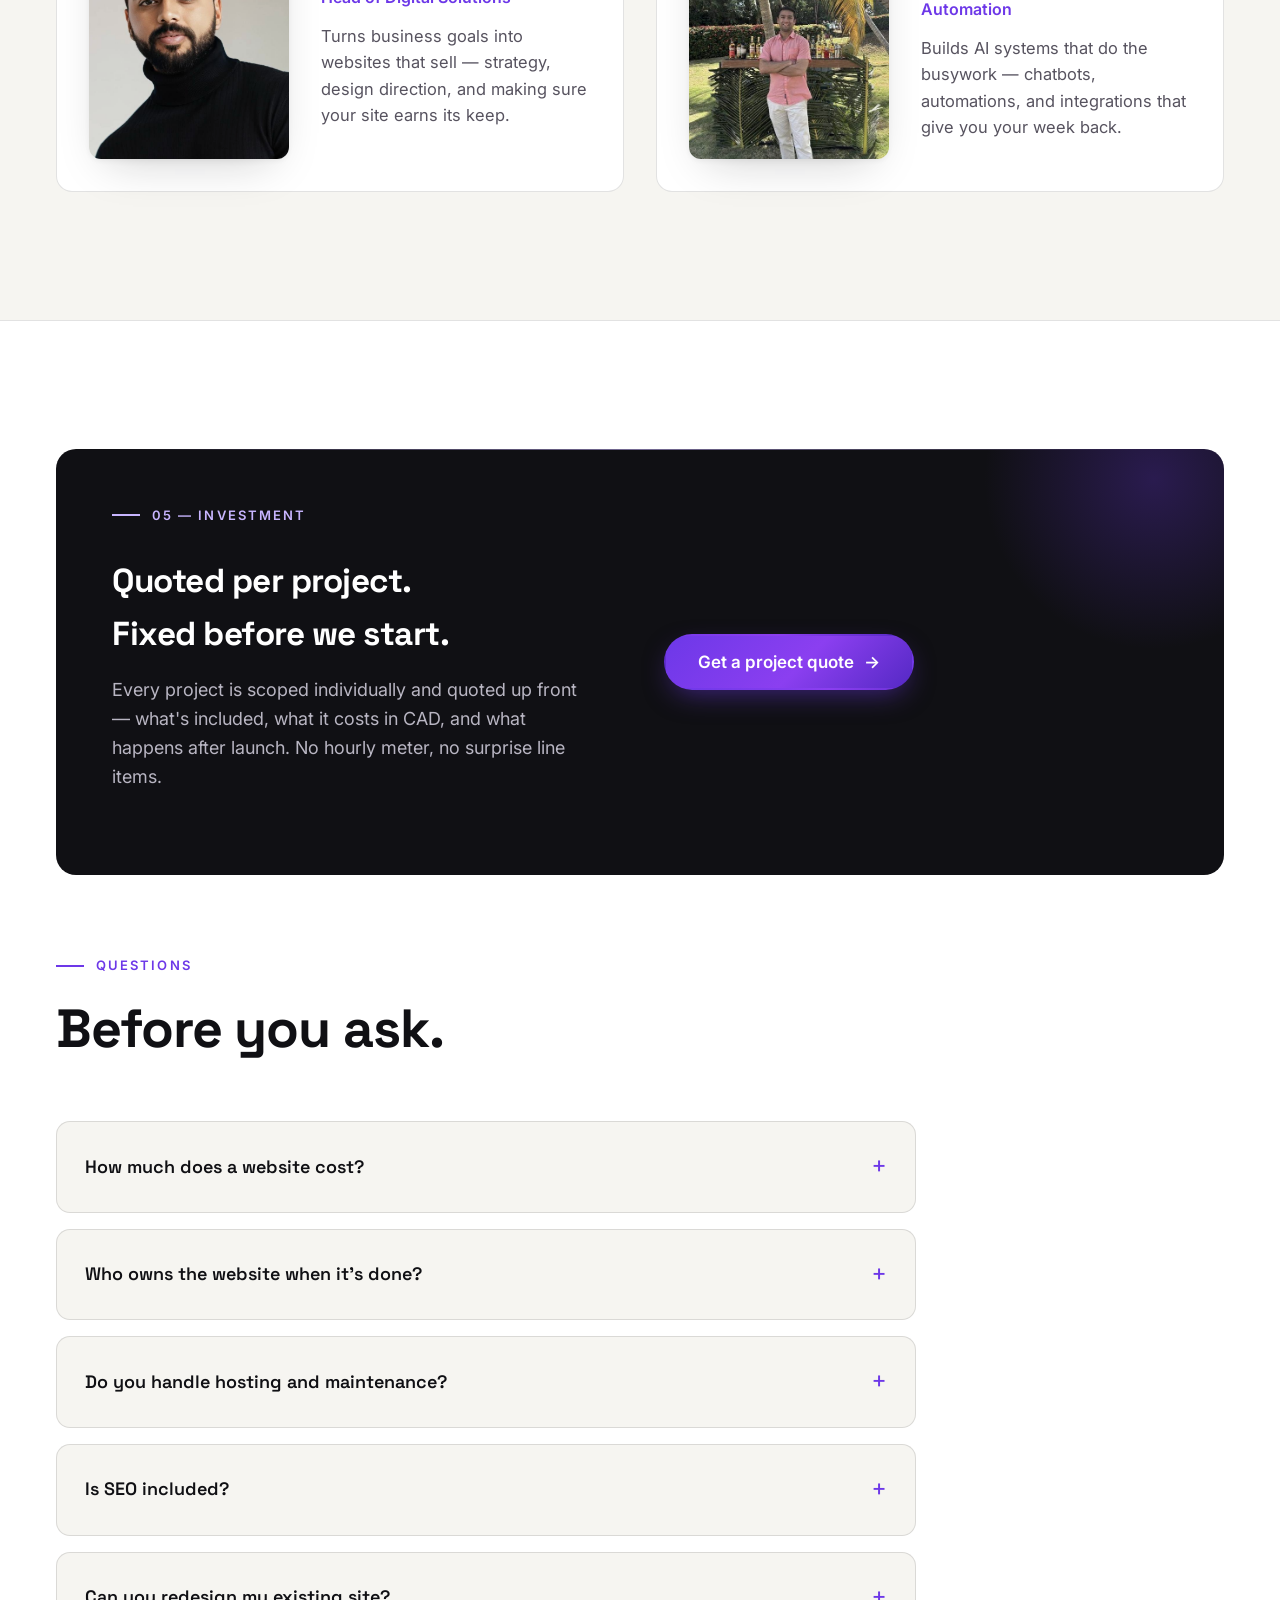
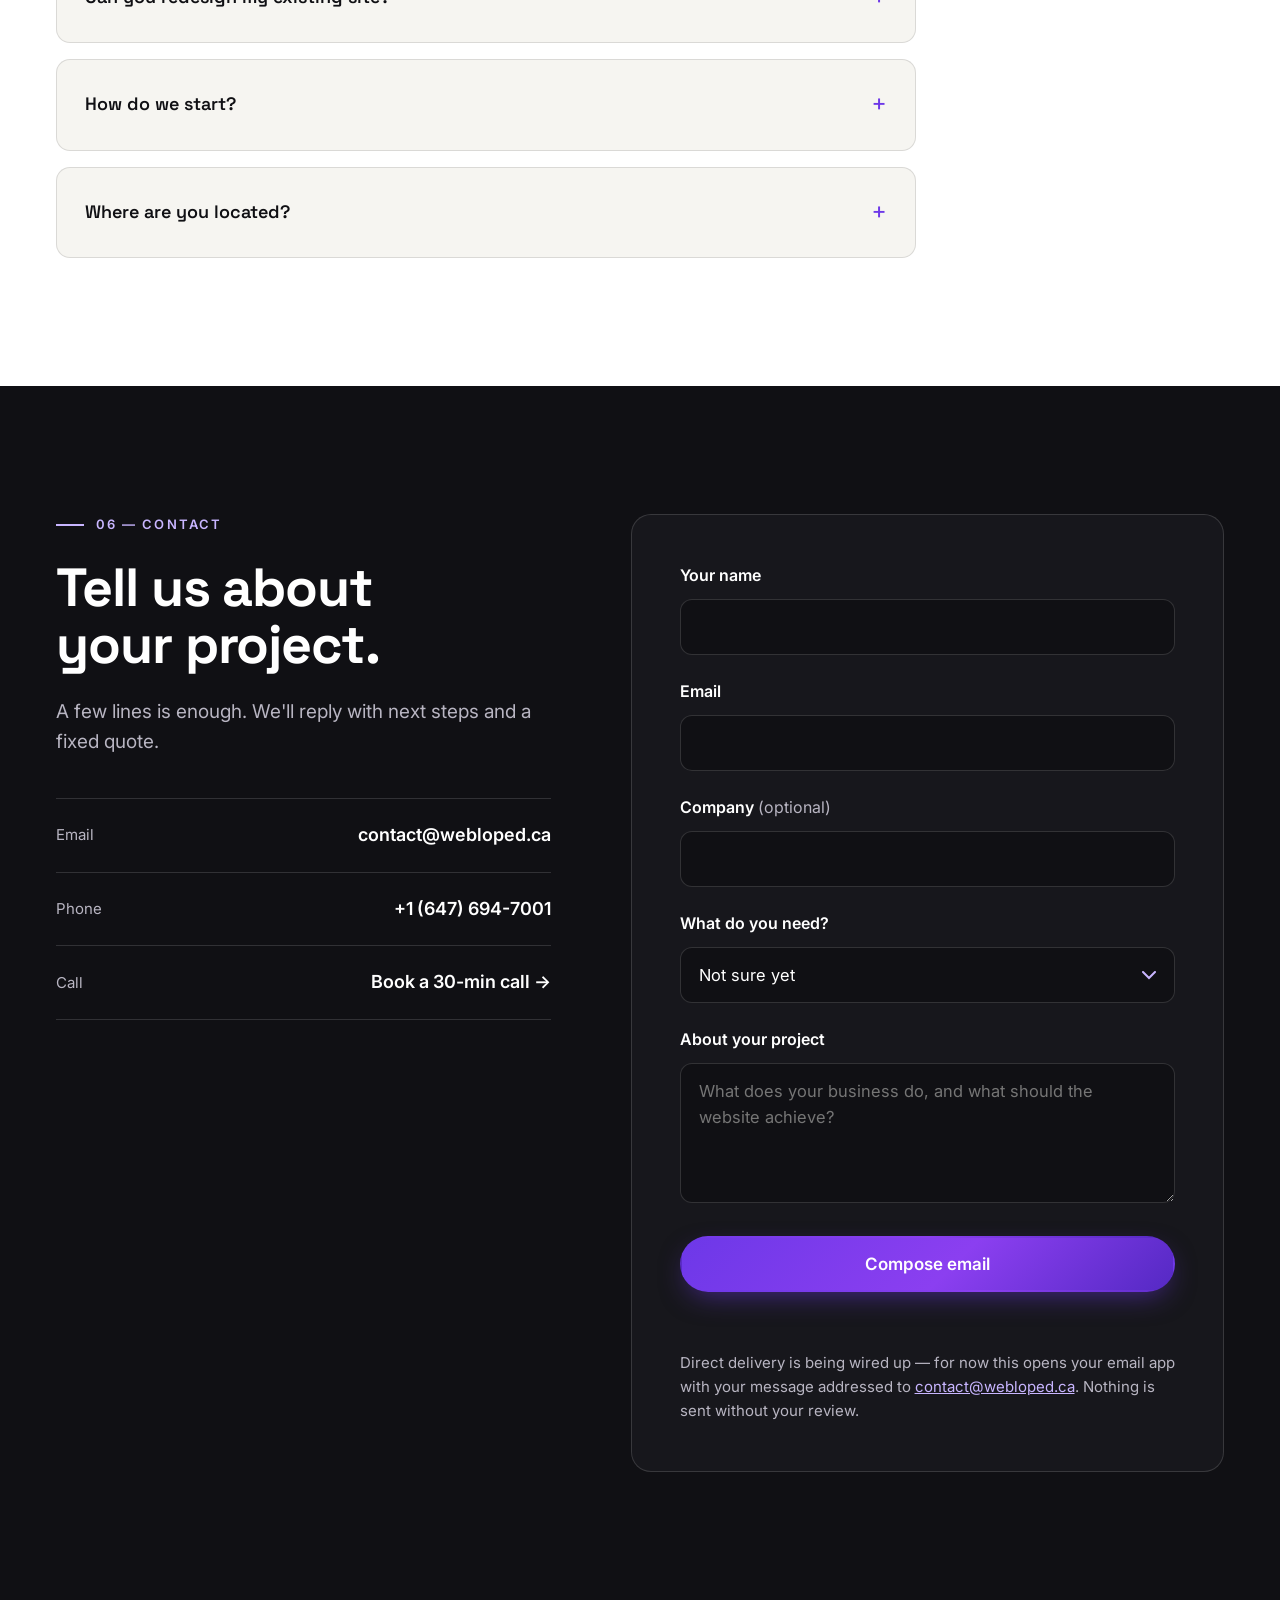
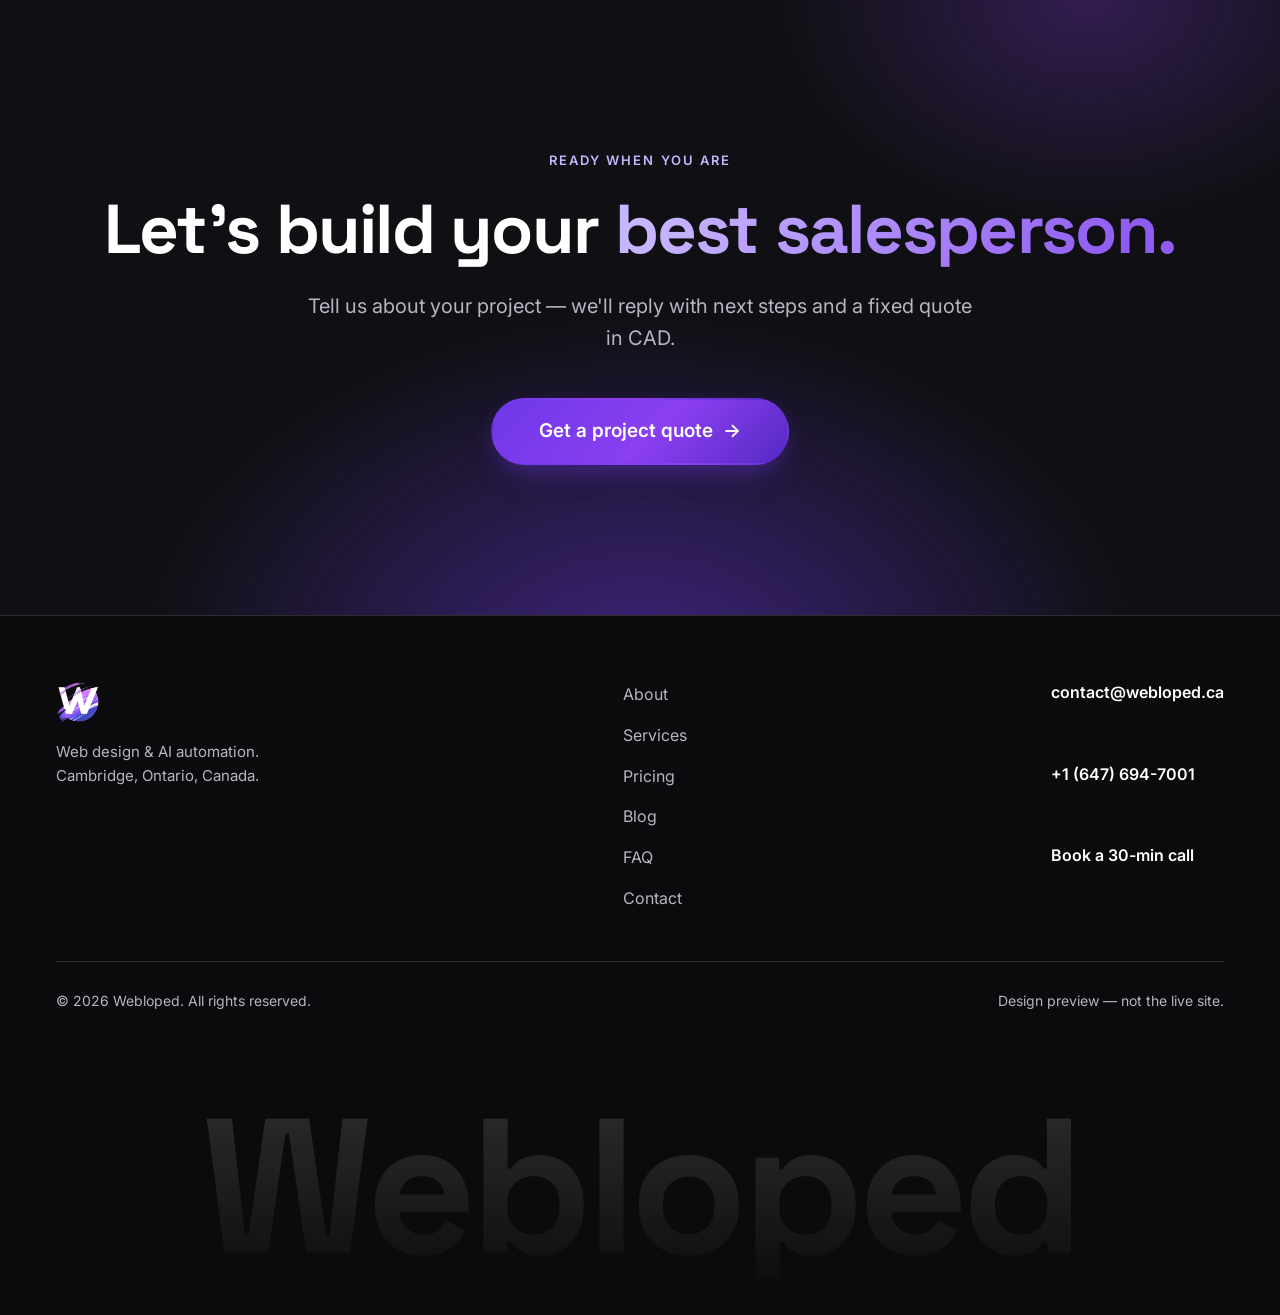
==== commit 6dee1131: "Stage 1: Lenis smooth scroll + vanilla parallax driver - Self-hosted Lenis 1.1.18 (autoRaf) for butt" ====
--- a/index.html
+++ b/index.html
@@ -65,7 +65,7 @@
       </a>
       <nav class="site-nav" id="siteNav" aria-label="Primary">
         <ul>
-          <li><a href="#services">Services</a></li>
+          <li><a href="services.html">Services</a></li>
           <li><a href="pricing.html">Pricing</a></li>
           <li><a href="blog/index.html">Blog</a></li>
           <li><a href="about.html">About</a></li>
@@ -309,7 +309,7 @@
         <div class="care-banner">
           <div>
             <h3>Website care plans, <span class="grad-text">from $100/month.</span></h3>
-            <p>Your <strong>domain and hosting covered</strong>, plus <strong>basic edits</strong> whenever you need them - text updates, image swaps, small content changes. One less thing to think about. <a href="pricing.html" style="color:var(--lilac);font-weight:600">See plans</a></p>
+            <p>Your <strong>domain and hosting covered</strong>, plus <strong>basic edits</strong> whenever you need them - text updates, image swaps, small content changes. One less thing to think about.</p>
           </div>
           <a class="btn btn-primary" href="pricing.html">See care plans <span class="arrow" aria-hidden="true">→</span></a>
         </div>
@@ -538,7 +538,7 @@
         <nav class="footer-nav" aria-label="Footer">
           <ul>
             <li><a href="about.html">About</a></li>
-            <li><a href="#services">Services</a></li>
+            <li><a href="services.html">Services</a></li>
             <li><a href="pricing.html">Pricing</a></li>
             <li><a href="blog/index.html">Blog</a></li>
             <li><a href="#faq">FAQ</a></li>
--- a/css/style.css
+++ b/css/style.css
@@ -144,6 +144,15 @@
   transition: color var(--ease); padding: 8px 0;
 }
 .site-nav a:hover { color: #fff; }
+.site-nav a[aria-current="page"] { color: #fff; position: relative; }
+.site-nav a[aria-current="page"]::after {
+  content: ""; position: absolute; left: 0; right: 0; bottom: 0;
+  height: 2px; border-radius: 2px;
+  background: linear-gradient(90deg, var(--violet), var(--lilac));
+}
+/* Mobile menu CTA: a clone of the header CTA is injected by JS (see main.js).
+   Hidden on desktop; shown as a full-width button when the mobile menu opens. */
+.site-nav .nav-cta { display: none; }
 .header-cta { padding: 12px 24px; font-size: 16px; }
 
 .nav-toggle {
@@ -507,6 +516,8 @@
   .site-nav.open { display: block; }
   .site-nav ul { flex-direction: column; gap: 4px; }
   .site-nav a { display: block; padding: 12px 4px; font-size: 18px; }
+  .site-nav a[aria-current="page"]::after { bottom: 6px; left: 4px; right: 4px; }
+  .site-nav.open .nav-cta { display: block; margin: 16px 4px 8px; text-align: center; }
   .nav-toggle { display: block; }
   .header-cta { display: none; }
   .work-block, .work-block.flip { grid-template-columns: 1fr; gap: 32px; }
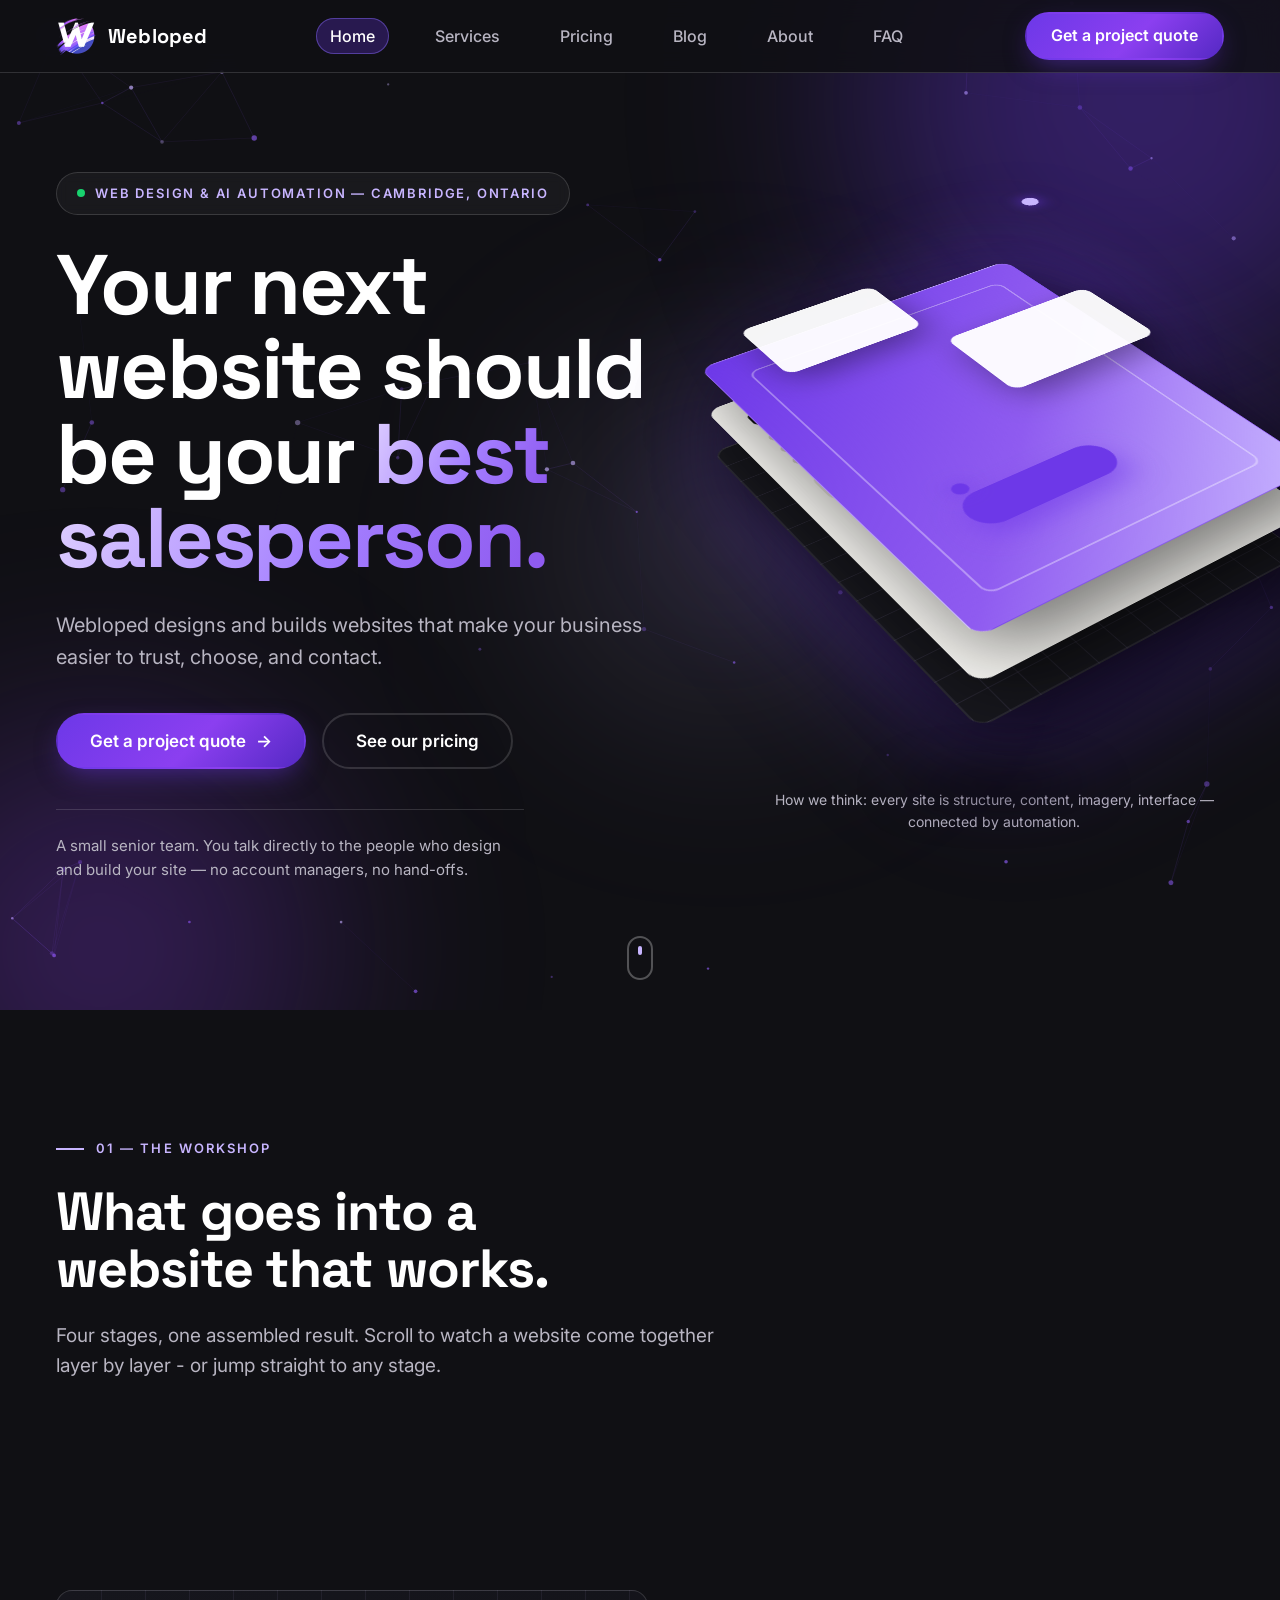
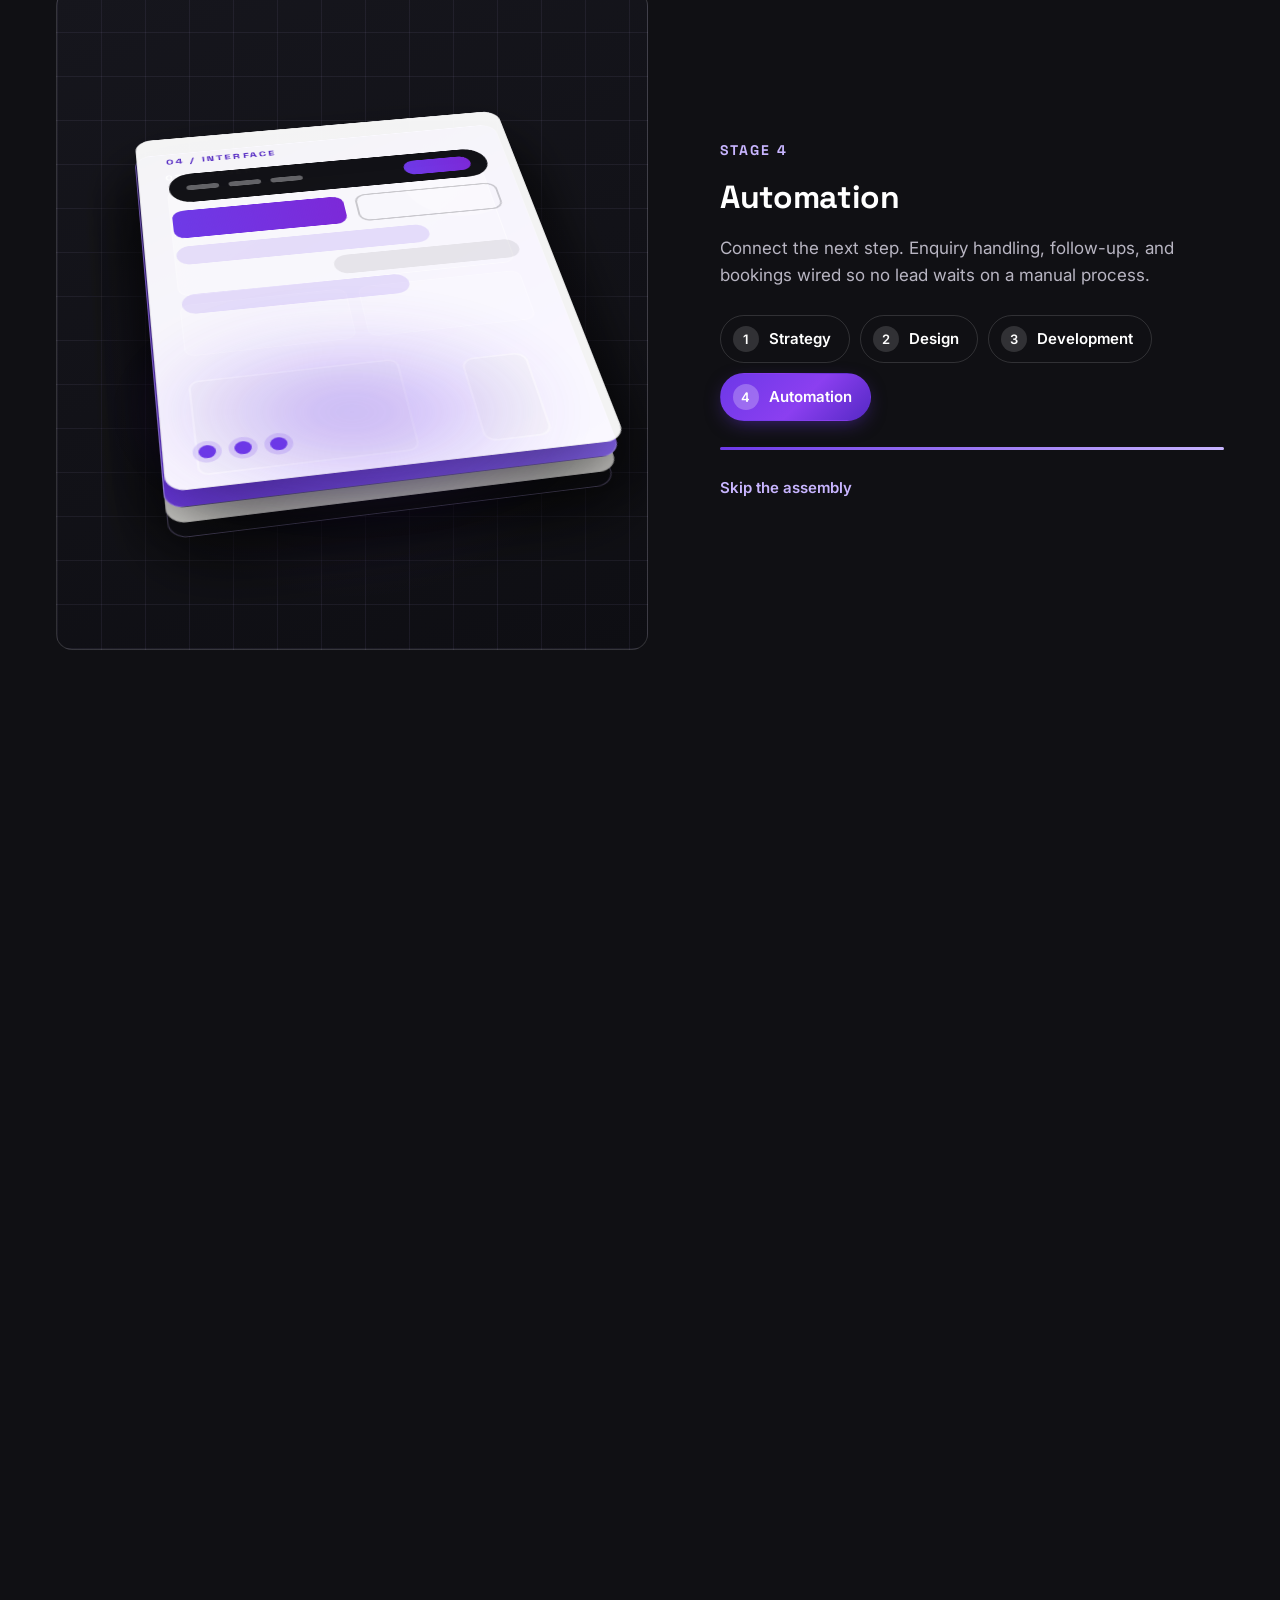
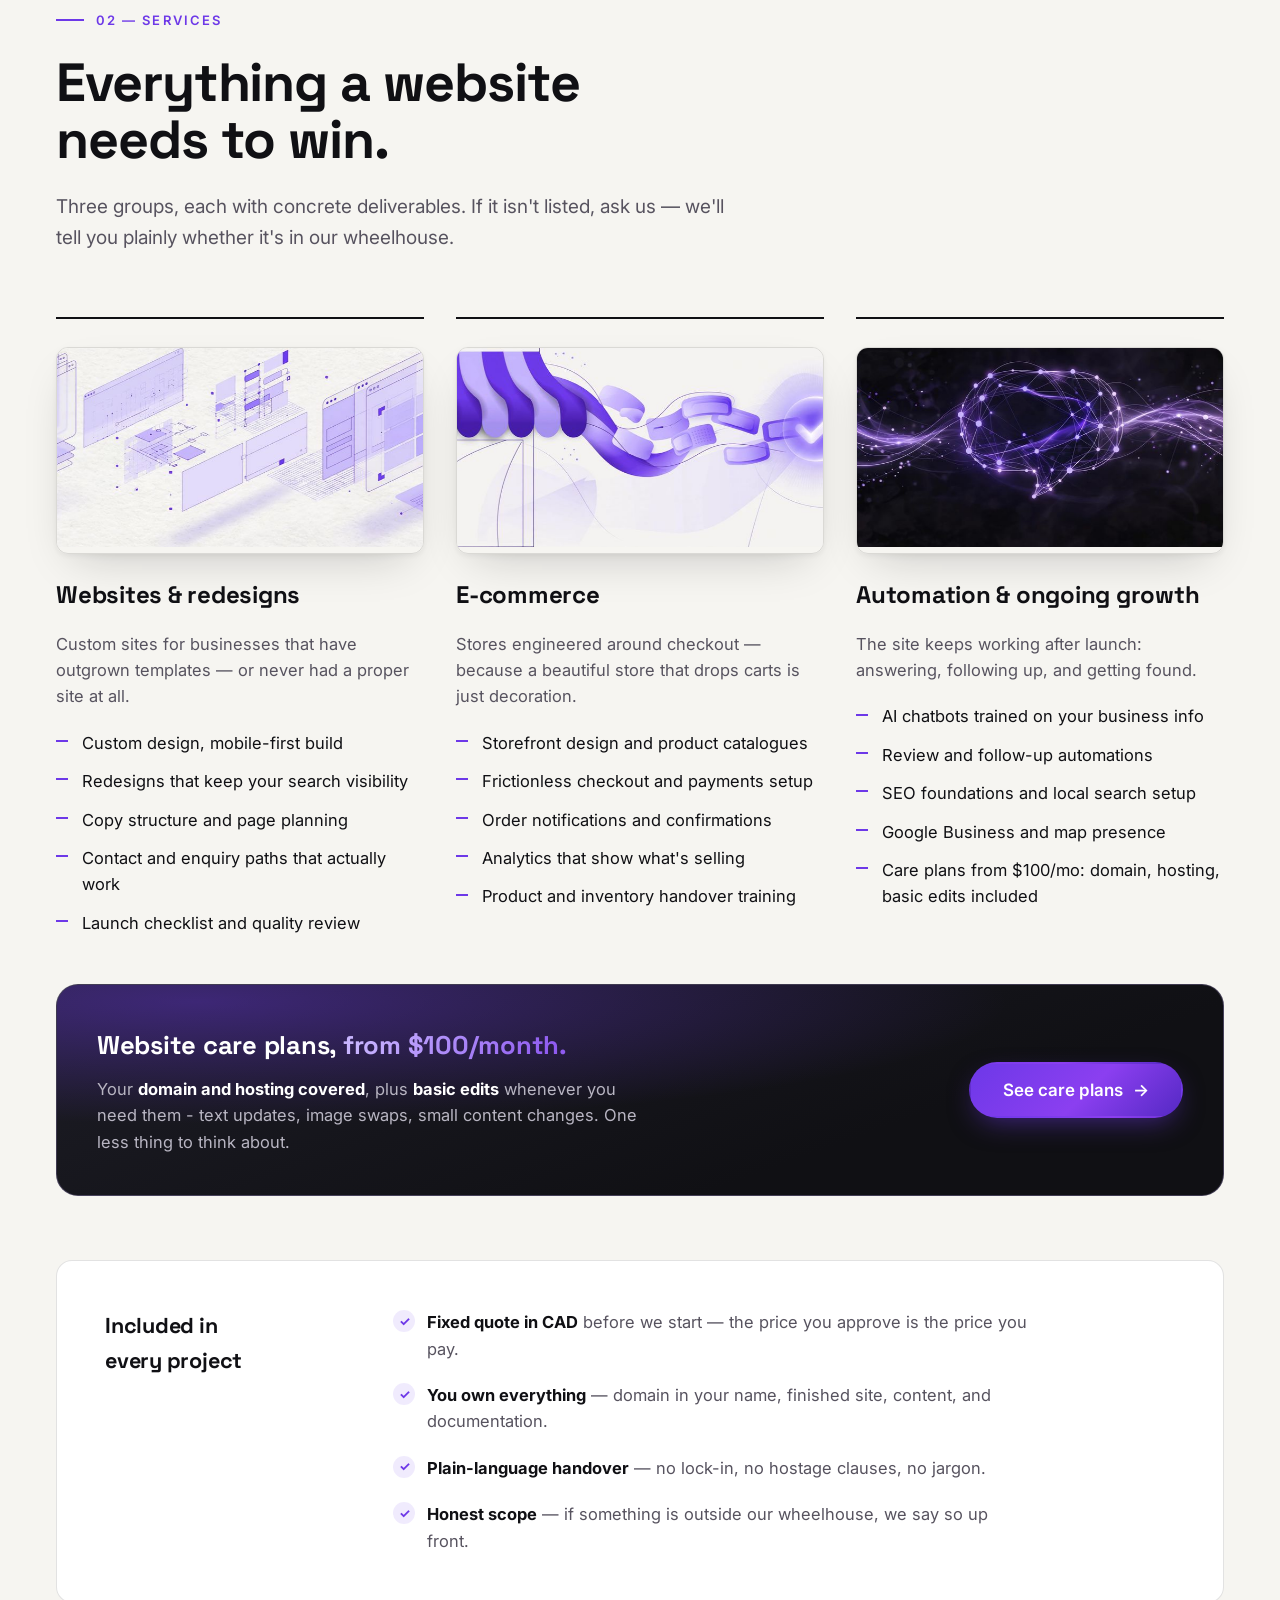
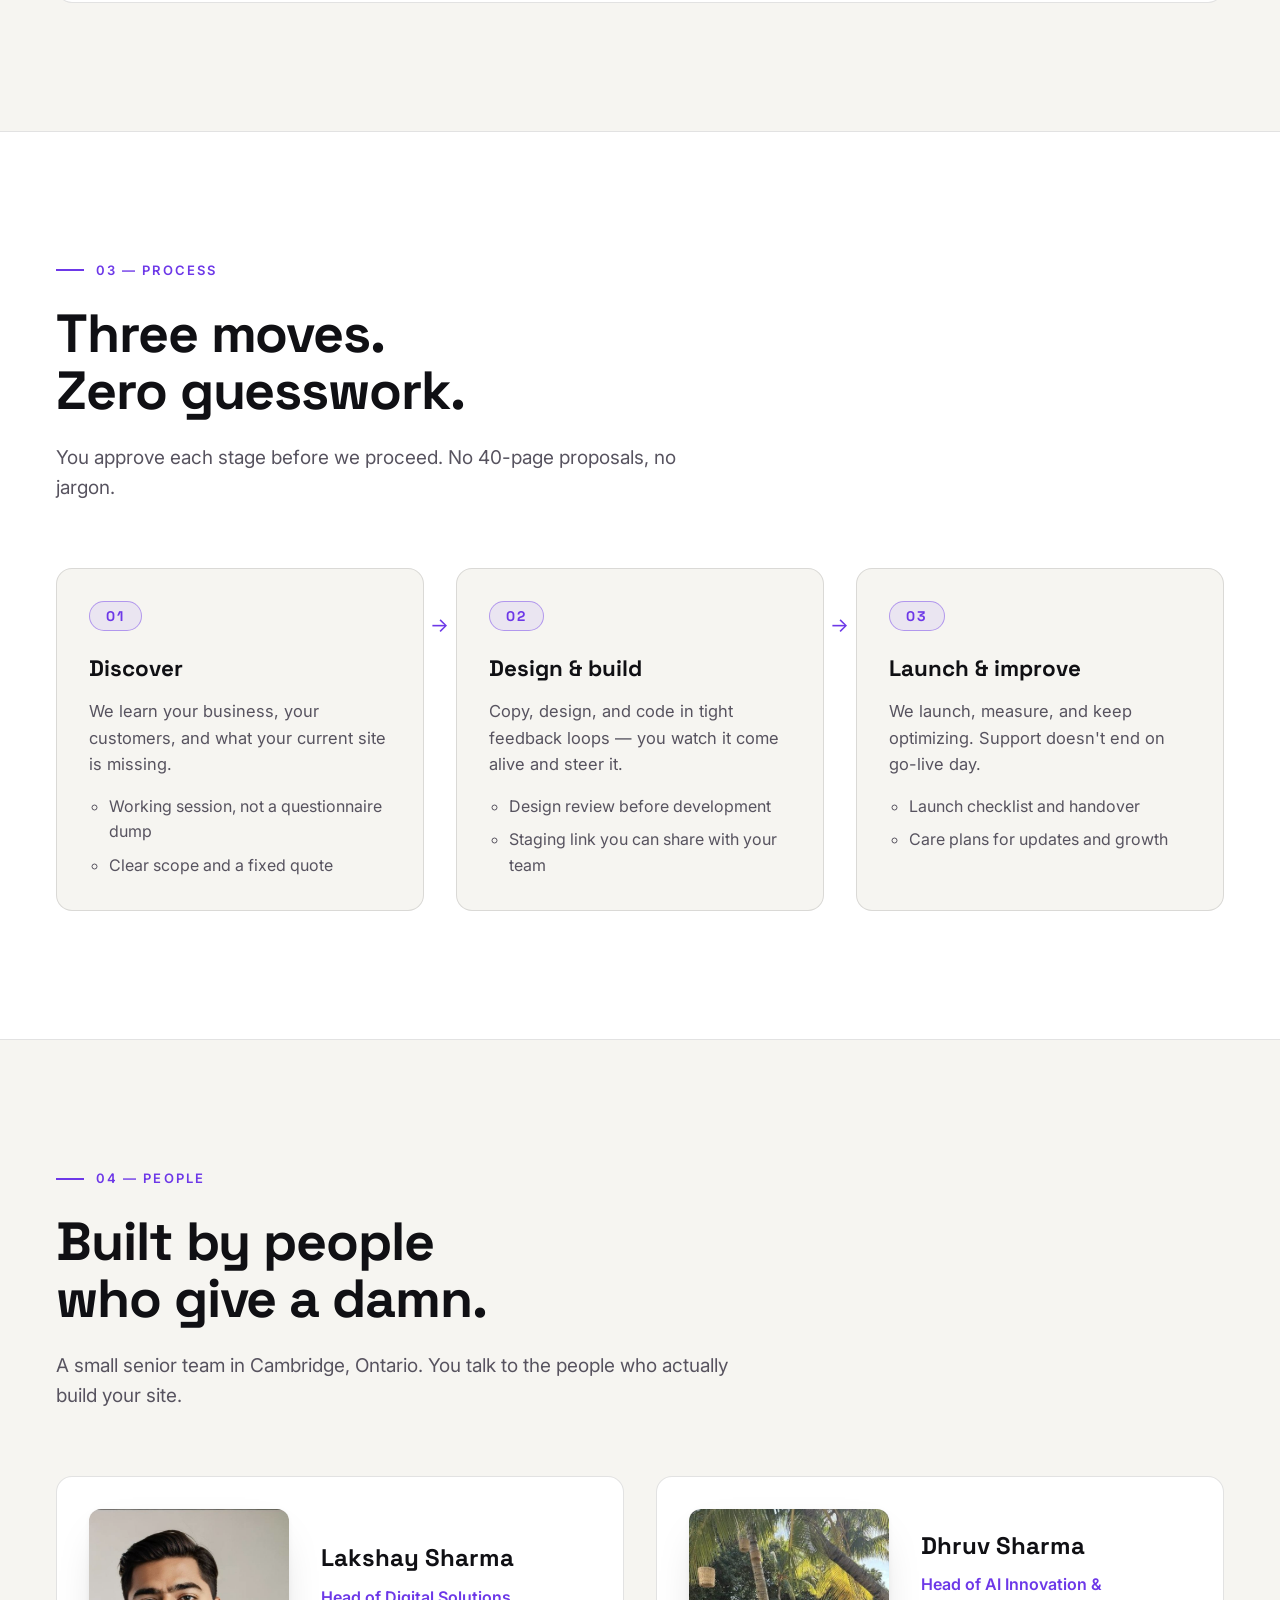
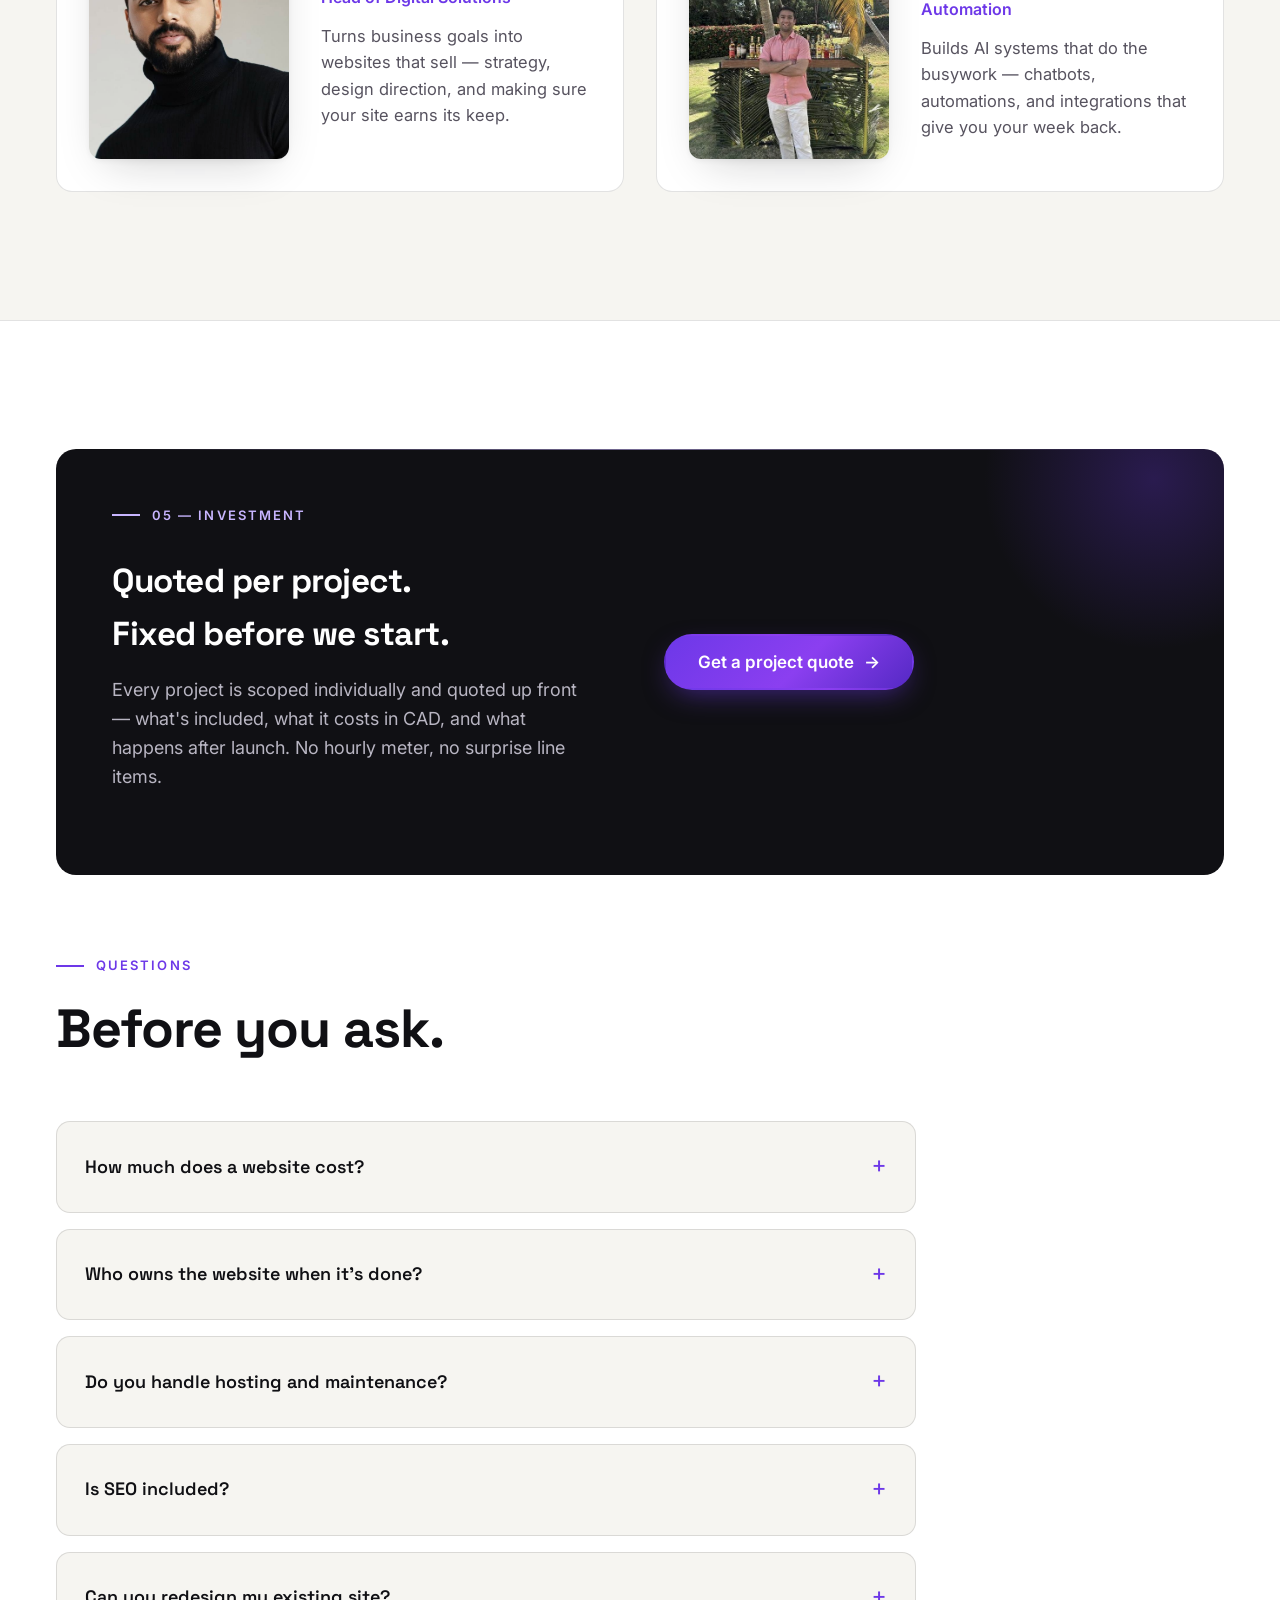
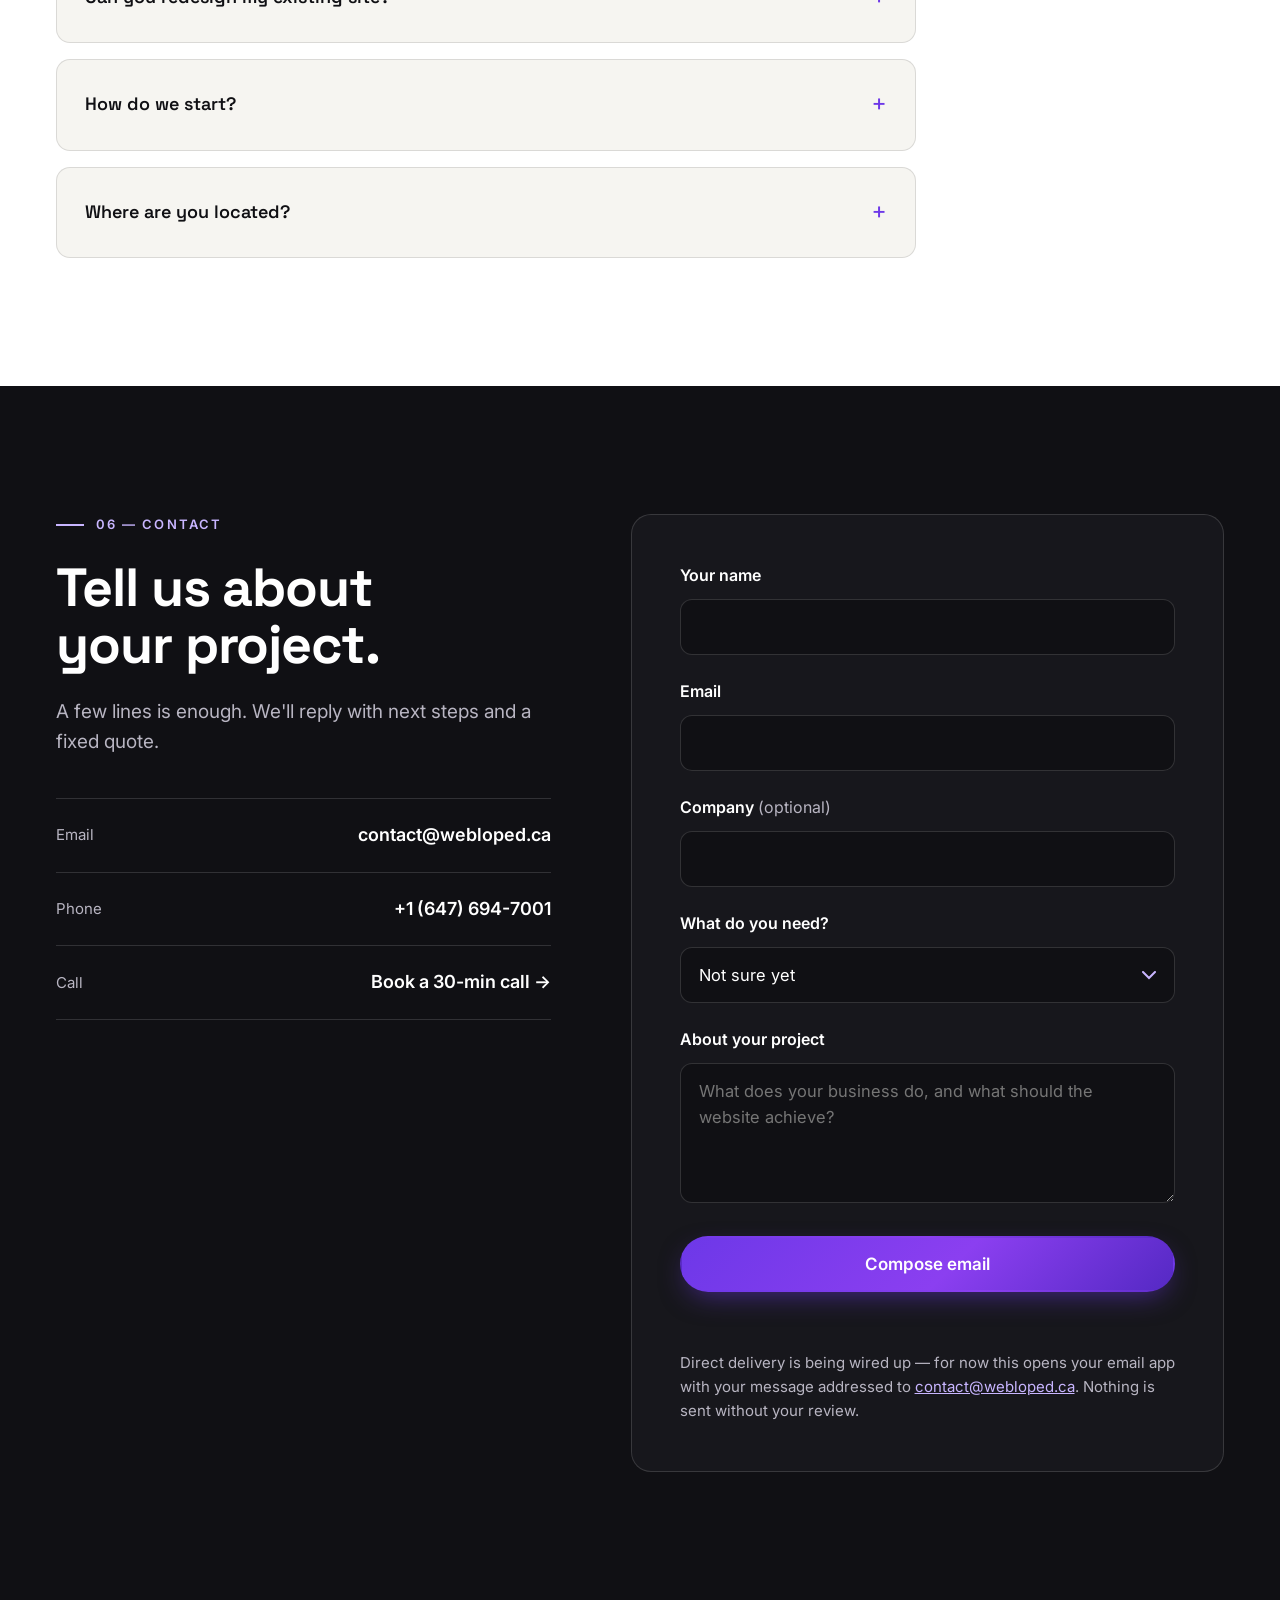
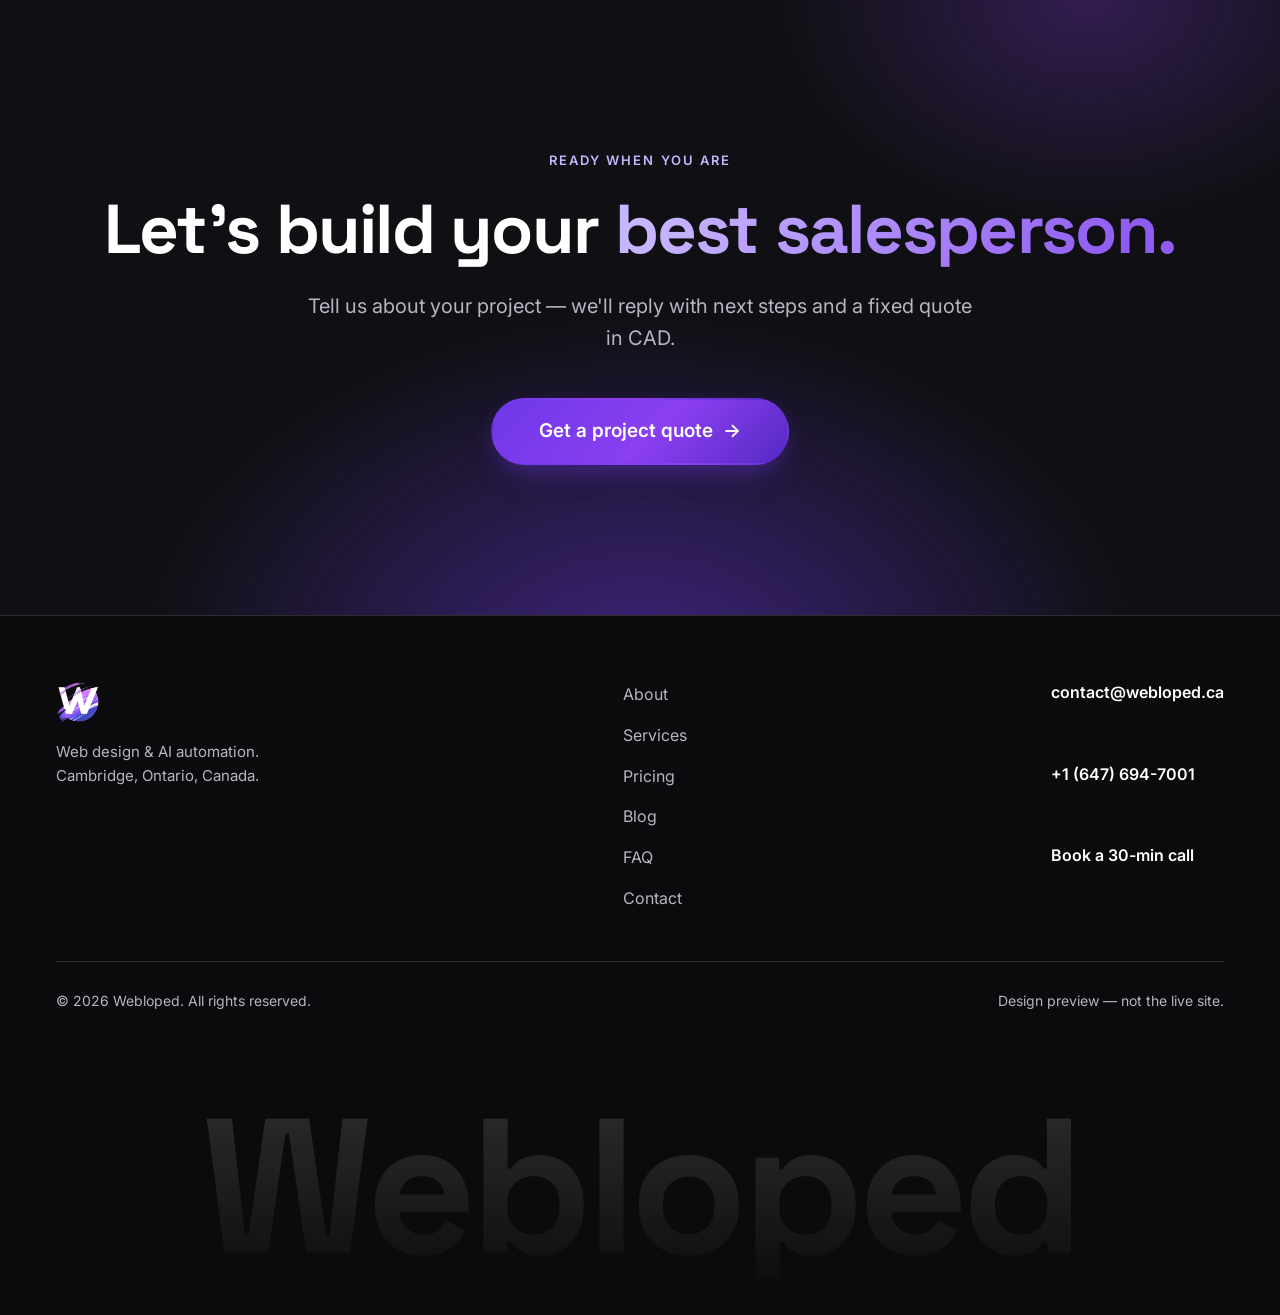
==== commit 0b607c26: "Stage 1: Lenis smooth scroll + vanilla parallax driver - Self-hosted Lenis 1.1.18 (autoRaf) for butt" ====
--- a/index.html
+++ b/index.html
@@ -65,6 +65,7 @@
       </a>
       <nav class="site-nav" id="siteNav" aria-label="Primary">
         <ul>
+          <li><a href="index.html" aria-current="page">Home</a></li>
           <li><a href="services.html">Services</a></li>
           <li><a href="pricing.html">Pricing</a></li>
           <li><a href="blog/index.html">Blog</a></li>
--- a/css/style.css
+++ b/css/style.css
@@ -141,14 +141,13 @@
 }
 .site-nav a {
   color: var(--muted-dark); text-decoration: none; font-size: 16px; font-weight: 500;
-  transition: color var(--ease); padding: 8px 0;
+  transition: color var(--ease), background-color var(--ease); padding: 8px 14px;
 }
 .site-nav a:hover { color: #fff; }
-.site-nav a[aria-current="page"] { color: #fff; position: relative; }
-.site-nav a[aria-current="page"]::after {
-  content: ""; position: absolute; left: 0; right: 0; bottom: 0;
-  height: 2px; border-radius: 2px;
-  background: linear-gradient(90deg, var(--violet), var(--lilac));
+/* Current page: unmistakable pill highlight so visitors always know where they are. */
+.site-nav a[aria-current="page"] {
+  color: #fff; background: rgba(109, 56, 232, 0.28);
+  border-radius: 999px; box-shadow: inset 0 0 0 1px rgba(139, 109, 255, 0.45);
 }
 /* Mobile menu CTA: a clone of the header CTA is injected by JS (see main.js).
    Hidden on desktop; shown as a full-width button when the mobile menu opens. */
@@ -515,8 +514,8 @@
   }
   .site-nav.open { display: block; }
   .site-nav ul { flex-direction: column; gap: 4px; }
-  .site-nav a { display: block; padding: 12px 4px; font-size: 18px; }
-  .site-nav a[aria-current="page"]::after { bottom: 6px; left: 4px; right: 4px; }
+  .site-nav a { display: block; padding: 12px 14px; font-size: 18px; }
+  .site-nav a[aria-current="page"] { border-radius: 12px; }
   .site-nav.open .nav-cta { display: block; margin: 16px 4px 8px; text-align: center; }
   .nav-toggle { display: block; }
   .header-cta { display: none; }
